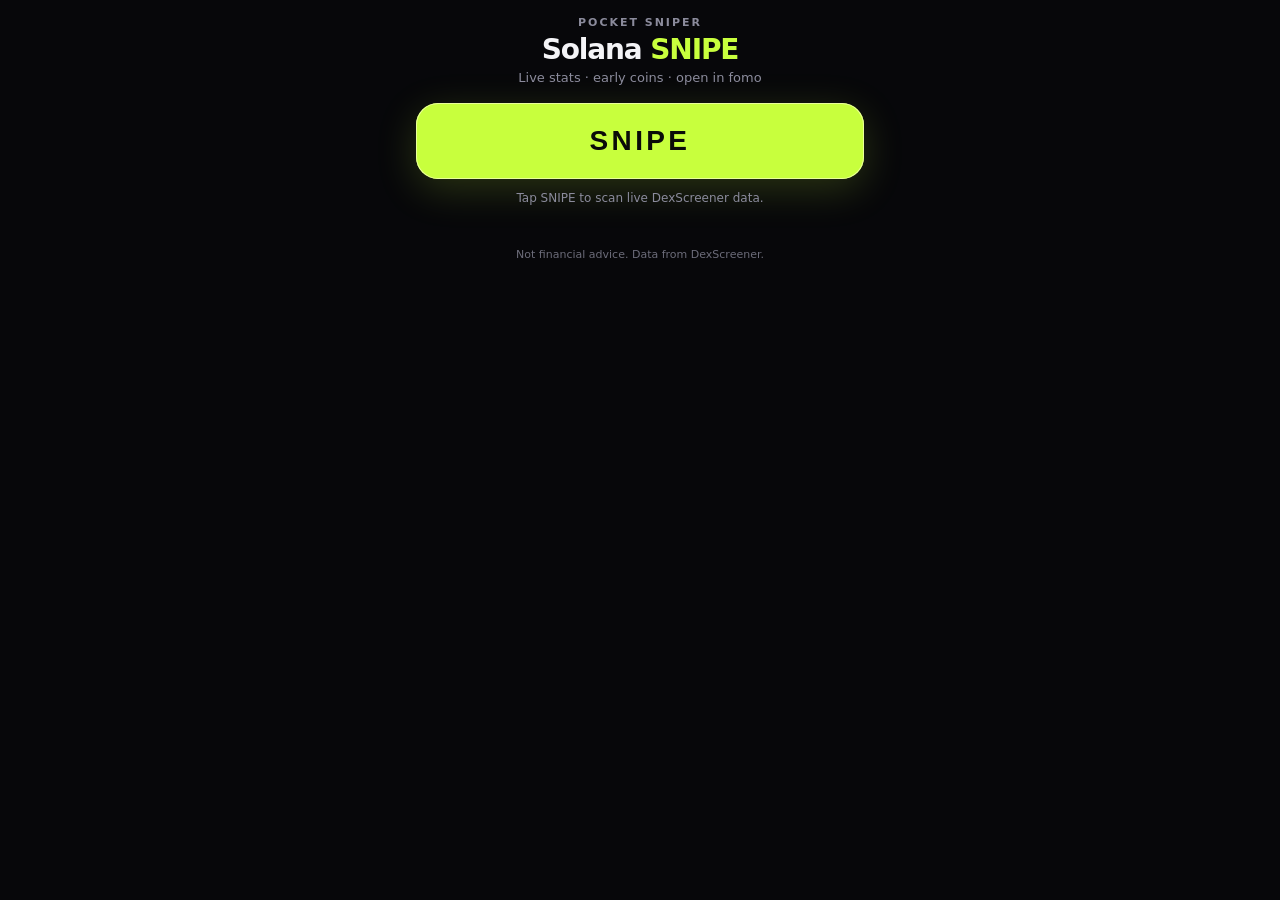
==== snipe/index.html @ f6012aa3 "Add standalone Snipe page" ====
<!DOCTYPE html>
<html lang="en">
<head>
  <meta charset="UTF-8" />
  <meta name="viewport" content="width=device-width, initial-scale=1, viewport-fit=cover" />
  <meta name="theme-color" content="#07070a" />
  <meta name="apple-mobile-web-app-capable" content="yes" />
  <meta name="apple-mobile-web-app-status-bar-style" content="black-translucent" />
  <meta name="description" content="Pocket Solana coin sniper. Live DexScreener stats, open picks in fomo." />
  <title>SNIPE</title>
  <style>
    :root {
      --bg: #07070a;
      --card: #12131a;
      --card-border: #232433;
      --text: #f4f4f7;
      --muted: #8b8b9c;
      --lime: #c8ff3d;
      --lime-dim: #9ad41f;
      --red: #ff5a6a;
      --green: #3ee08f;
      --blue: #7aa2ff;
      --chip: #1b1c26;
    }
    * { box-sizing: border-box; margin: 0; padding: 0; }
    html, body {
      background: var(--bg);
      color: var(--text);
      font-family: -apple-system, BlinkMacSystemFont, "Segoe UI", system-ui, sans-serif;
      min-height: 100%;
      -webkit-tap-highlight-color: transparent;
    }
    body {
      padding: calc(16px + env(safe-area-inset-top)) 16px calc(20px + env(safe-area-inset-bottom));
      max-width: 480px;
      margin: 0 auto;
    }
    header { text-align: center; margin-bottom: 18px; }
    .eyebrow {
      font-size: 11px;
      letter-spacing: 0.18em;
      text-transform: uppercase;
      color: var(--muted);
      font-weight: 600;
    }
    h1 {
      font-size: 28px;
      font-weight: 800;
      letter-spacing: -0.04em;
      margin-top: 4px;
    }
    h1 span { color: var(--lime); }
    .sub {
      color: var(--muted);
      font-size: 13px;
      margin-top: 4px;
    }
    #snipe {
      display: block;
      width: 100%;
      border: 0;
      border-radius: 22px;
      background: var(--lime);
      color: #0a0b08;
      font-size: 28px;
      font-weight: 900;
      letter-spacing: 0.12em;
      padding: 22px 16px;
      cursor: pointer;
      box-shadow: 0 0 0 1px #eaff9a inset, 0 10px 40px rgba(200, 255, 61, 0.18);
      transition: transform 0.12s ease, filter 0.12s ease, background 0.12s ease;
    }
    #snipe:active { transform: scale(0.98); }
    #snipe.busy {
      background: #2a2b22;
      color: var(--lime);
      box-shadow: none;
      letter-spacing: 0.2em;
    }
    #snipe:disabled { cursor: wait; }
    #status {
      text-align: center;
      color: var(--muted);
      font-size: 12px;
      min-height: 18px;
      margin: 12px 0 16px;
    }
    #status.err { color: var(--red); }
    #picks { display: flex; flex-direction: column; gap: 12px; }
    .card {
      background: var(--card);
      border: 1px solid var(--card-border);
      border-radius: 18px;
      padding: 14px 14px 12px;
    }
    .card-top {
      display: flex;
      align-items: flex-start;
      gap: 10px;
    }
    .rank {
      flex: 0 0 28px;
      height: 28px;
      border-radius: 8px;
      background: var(--chip);
      color: var(--lime);
      font-size: 12px;
      font-weight: 800;
      display: grid;
      place-items: center;
    }
    .ident { flex: 1; min-width: 0; }
    .name-row {
      display: flex;
      align-items: baseline;
      gap: 6px;
      flex-wrap: wrap;
    }
    .name { font-weight: 800; font-size: 16px; line-height: 1.2; }
    .sym { color: var(--muted); font-size: 13px; font-weight: 600; }
    .narrative {
      margin-top: 4px;
      font-size: 12px;
      color: #b4b4c2;
      line-height: 1.4;
    }
    .score {
      margin-left: auto;
      background: #1c2610;
      color: var(--lime);
      border: 1px solid #314416;
      border-radius: 999px;
      padding: 4px 9px;
      font-size: 12px;
      font-weight: 800;
      white-space: nowrap;
    }
    .stats {
      display: grid;
      grid-template-columns: 1fr 1fr 1fr;
      gap: 8px 6px;
      margin: 12px 0 10px;
    }
    .stat {
      background: var(--chip);
      border-radius: 10px;
      padding: 7px 8px;
    }
    .stat .k {
      display: block;
      font-size: 10px;
      color: var(--muted);
      text-transform: uppercase;
      letter-spacing: 0.06em;
      font-weight: 600;
    }
    .stat .v {
      display: block;
      margin-top: 2px;
      font-size: 13px;
      font-weight: 700;
      font-variant-numeric: tabular-nums;
    }
    .pos { color: var(--green); }
    .neg { color: var(--red); }
    .actions { display: flex; gap: 6px; }
    .actions button, .actions a {
      flex: 1;
      text-align: center;
      text-decoration: none;
      border: 0;
      border-radius: 11px;
      padding: 9px 6px;
      font-size: 11px;
      font-weight: 700;
      color: var(--text);
      background: #1e1f2a;
      cursor: pointer;
      font-family: inherit;
    }
    .actions a.fomo { background: var(--lime); color: #0a0b08; }
    .actions a.dex { background: #1a2744; color: #c7d6ff; }
    footer {
      margin-top: 22px;
      text-align: center;
      color: #6c6c7a;
      font-size: 11px;
      line-height: 1.4;
    }
    .toast {
      position: fixed;
      left: 50%;
      bottom: calc(24px + env(safe-area-inset-bottom));
      transform: translateX(-50%) translateY(16px);
      background: #ecffb0;
      color: #111;
      font-size: 12px;
      font-weight: 700;
      padding: 8px 14px;
      border-radius: 999px;
      opacity: 0;
      pointer-events: none;
      transition: opacity 0.2s ease, transform 0.2s ease;
      z-index: 20;
    }
    .toast.show { opacity: 1; transform: translateX(-50%) translateY(0); }
  </style>
</head>
<body>
  <header>
    <div class="eyebrow">Pocket sniper</div>
    <h1>Solana <span>SNIPE</span></h1>
    <p class="sub">Live stats · early coins · open in fomo</p>
  </header>

  <button id="snipe" type="button">SNIPE</button>
  <p id="status">Tap SNIPE to scan live DexScreener data.</p>
  <div id="picks"></div>
  <footer>Not financial advice. Data from DexScreener.</footer>
  <div id="toast" class="toast" role="status">Copied</div>

  <script>
    (function () {
      const DS = "https://api.dexscreener.com";
      const MAX_AGE_MS = 24 * 60 * 60 * 1000;
      const MIN_LIQ = 10000;
      const MAX_MCAP = 5000000;
      const MIN_VOL_H1 = 1000;
      const MIN_TXNS_H1 = 10;
      const TOP_N = 8;
      const BATCH = 30;

      const $btn = document.getElementById("snipe");
      const $status = document.getElementById("status");
      const $picks = document.getElementById("picks");
      const $toast = document.getElementById("toast");
      let toastTimer = null;

      function clamp(n, lo, hi) {
        return Math.min(hi, Math.max(lo, n));
      }
      function num(v) {
        const n = Number(v);
        return Number.isFinite(n) ? n : 0;
      }
      async function getJson(url) {
        const res = await fetch(url);
        if (!res.ok) throw new Error("DexScreener " + res.status);
        return res.json();
      }
      function solanaItems(data) {
        return (Array.isArray(data) ? data : []).filter(function (x) {
          return String(x && x.chainId || "").toLowerCase() === "solana" && x.tokenAddress;
        });
      }
      function hasLink(links, pred) {
        return (links || []).some(pred);
      }
      function metaFrom(item, prev) {
        const m = prev || { desc: "", links: [], boost: 0, icon: "" };
        if (item.description && !m.desc) m.desc = item.description;
        if (item.links && item.links.length) m.links = item.links;
        const boost = Math.max(num(item.totalAmount), num(item.amount));
        if (boost > m.boost) m.boost = boost;
        if (item.icon && !m.icon) m.icon = item.icon;
        return m;
      }
      function collectAddresses(profileLists) {
        const map = {};
        const order = [];
        profileLists.forEach(function (list) {
          solanaItems(list).forEach(function (item) {
            const addr = item.tokenAddress;
            if (!map[addr]) order.push(addr);
            map[addr] = metaFrom(item, map[addr]);
          });
        });
        return { order: order, meta: map };
      }
      function chunk(arr, size) {
        const out = [];
        for (let i = 0; i < arr.length; i += size) out.push(arr.slice(i, i + size));
        return out;
      }
      async function fetchPairs(addresses) {
        const pairs = [];
        const groups = chunk(addresses, BATCH);
        for (let i = 0; i < groups.length; i++) {
          const url = DS + "/tokens/v1/solana/" + groups[i].join(",");
          const data = await getJson(url);
          if (Array.isArray(data)) pairs.push.apply(pairs, data);
        }
        return pairs;
      }
      function bestPair(pairs) {
        const byMint = {};
        pairs.forEach(function (p) {
          if (!p || String(p.chainId || "").toLowerCase() !== "solana") return;
          const mint = p.baseToken && p.baseToken.address;
          if (!mint) return;
          const key = mint;
          const liq = p.liquidity && num(p.liquidity.usd);
          const prev = byMint[key];
          if (!prev || liq > ((prev.liquidity && num(prev.liquidity.usd)) || 0)) {
            byMint[key] = p;
          }
        });
        return byMint;
      }
      function isEarly(p) {
        const liq = p.liquidity && num(p.liquidity.usd);
        const mcap = num(p.marketCap) || num(p.fdv);
        const created = num(p.pairCreatedAt);
        const age = created ? Date.now() - created : Infinity;
        const vol1h = (p.volume && num(p.volume.h1)) || 0;
        const tx = (p.txns && p.txns.h1) || {};
        const txns = num(tx.buys) + num(tx.sells);
        if (age > MAX_AGE_MS) return false;
        if (!(liq >= MIN_LIQ)) return false;
        if (!(mcap > 0 && mcap <= MAX_MCAP)) return false;
        if (vol1h < MIN_VOL_H1 && txns < MIN_TXNS_H1) return false;
        return true;
      }
      function socialFlags(links) {
        const website = hasLink(links, function (l) {
          const label = String(l.label || "").toLowerCase();
          const type = String(l.type || "").toLowerCase();
          return label === "website" || type === "website" || (l.url && !type && !label);
        });
        const twitter = hasLink(links, function (l) {
          const t = String(l.type || l.label || "").toLowerCase();
          return t === "twitter" || t === "x" || /twitter\.com|x\.com/i.test(l.url || "");
        });
        const other = hasLink(links, function (l) {
          const t = String(l.type || l.label || "").toLowerCase();
          return t === "telegram" || t === "discord" || /t\.me|discord/i.test(l.url || "");
        });
        return { website: website, twitter: twitter, other: other };
      }
      function scorePick(p, meta) {
        const chg5 = num(p.priceChange && p.priceChange.m5);
        const chg1 = num(p.priceChange && p.priceChange.h1);
        const s5 = clamp((chg5 + 10) / 60 * 20, 0, 20);
        const s1 = clamp((chg1 + 20) / 120 * 20, 0, 20);
        const liq = num(p.liquidity && p.liquidity.usd);
        const vol1 = num(p.volume && p.volume.h1);
        const sVol = liq ? clamp((vol1 / liq) / 2 * 25, 0, 25) : 0;
        const tx = (p.txns && p.txns.h1) || {};
        const buys = num(tx.buys);
        const sells = num(tx.sells);
        const total = buys + sells;
        const ratio = total ? buys / total : 0.5;
        const sBs = clamp((ratio - 0.4) / 0.4 * 15, 0, 15);
        const boost = num(meta && meta.boost);
        const sBoost = clamp((Math.log(boost + 1) / Math.log(501)) * 10, 0, 10);
        const flags = socialFlags(meta && meta.links);
        const sSocial = (flags.website ? 5 : 0) + (flags.twitter ? 3 : 0) + (flags.other ? 2 : 0);
        return Math.round(s5 + s1 + sVol + sBs + sBoost + sSocial);
      }
      function fmtUsd(n) {
        if (!Number.isFinite(n) || n <= 0) return "—";
        if (n >= 1e6) return "$" + (n / 1e6).toFixed(2) + "M";
        if (n >= 1e3) return "$" + (n / 1e3).toFixed(1) + "K";
        return "$" + Math.round(n);
      }
      function fmtPct(n) {
        if (!Number.isFinite(n)) return "—";
        const sign = n > 0 ? "+" : "";
        return sign + n.toFixed(1) + "%";
      }
      function fmtAge(ms) {
        if (!Number.isFinite(ms) || ms < 0) return "—";
        const mins = Math.floor(ms / 60000);
        const h = Math.floor(mins / 60);
        const m = mins % 60;
        if (h <= 0) return m + "m";
        if (m === 0) return h + "h";
        return h + "h " + m + "m";
      }
      function truncate(text, max) {
        const t = String(text || "").replace(/\s+/g, " ").trim();
        if (!t) return "No profile description.";
        return t.length > max ? t.slice(0, max - 1).trim() + "…" : t;
      }
      function escapeHtml(s) {
        return String(s)
          .replace(/&/g, "&amp;")
          .replace(/</g, "&lt;")
          .replace(/>/g, "&gt;")
          .replace(/"/g, "&quot;");
      }
      function pctClass(n) {
        if (!Number.isFinite(n)) return "";
        return n >= 0 ? "pos" : "neg";
      }
      function toast(msg) {
        $toast.textContent = msg;
        $toast.classList.add("show");
        clearTimeout(toastTimer);
        toastTimer = setTimeout(function () { $toast.classList.remove("show"); }, 1400);
      }
      async function copyCa(addr) {
        try {
          await navigator.clipboard.writeText(addr);
          toast("CA copied");
        } catch (e) {
          const ta = document.createElement("textarea");
          ta.value = addr;
          document.body.appendChild(ta);
          ta.select();
          try { document.execCommand("copy"); toast("CA copied"); }
          catch (err) { toast("Copy failed"); }
          document.body.removeChild(ta);
        }
      }
      function render(picks, scannedAt) {
        if (!picks.length) {
          $picks.innerHTML = "";
          $status.className = "err";
          $status.textContent = "No early Solana coins cleared the filters (under 24h, $10k+ liq, under $5M mcap, real volume). Tap SNIPE to retry.";
          return;
        }
        $status.className = "";
        $status.textContent = "Scan " + scannedAt + " · " + picks.length + " pick" + (picks.length === 1 ? "" : "s");
        $picks.innerHTML = picks.map(function (pick, i) {
          const p = pick.pair;
          const meta = pick.meta || {};
          const mint = p.baseToken.address;
          const name = String(p.baseToken.name || "Unknown").trim();
          const rawSym = String(p.baseToken.symbol || "").trim();
          const sym = rawSym.replace(/^\$+/, "");
          const chg5 = p.priceChange && Number(p.priceChange.m5);
          const chg1 = p.priceChange && Number(p.priceChange.h1);
          const tx = (p.txns && p.txns.h1) || {};
          const buys = num(tx.buys);
          const sells = num(tx.sells);
          const age = Date.now() - num(p.pairCreatedAt);
          const fomo = "https://fomo.family/tokens/solana/" + encodeURIComponent(mint);
          const dex = p.url || ("https://dexscreener.com/solana/" + mint);
          return (
            '<article class="card">' +
              '<div class="card-top">' +
                '<div class="rank">' + (i + 1) + '</div>' +
                '<div class="ident">' +
                  '<div class="name-row"><span class="name">' + escapeHtml(name) + '</span><span class="sym">$' + escapeHtml(sym) + '</span></div>' +
                  '<p class="narrative">' + escapeHtml(truncate(meta.desc, 110)) + '</p>' +
                '</div>' +
                '<div class="score">' + pick.score + '</div>' +
              '</div>' +
              '<div class="stats">' +
                '<div class="stat"><span class="k">Mcap</span><span class="v">' + fmtUsd(num(p.marketCap) || num(p.fdv)) + '</span></div>' +
                '<div class="stat"><span class="k">Liquidity</span><span class="v">' + fmtUsd(num(p.liquidity && p.liquidity.usd)) + '</span></div>' +
                '<div class="stat"><span class="k">1h vol</span><span class="v">' + fmtUsd(num(p.volume && p.volume.h1)) + '</span></div>' +
                '<div class="stat"><span class="k">5m</span><span class="v ' + pctClass(chg5) + '">' + fmtPct(chg5) + '</span></div>' +
                '<div class="stat"><span class="k">1h</span><span class="v ' + pctClass(chg1) + '">' + fmtPct(chg1) + '</span></div>' +
                '<div class="stat"><span class="k">Buys / sells</span><span class="v">' + buys + " / " + sells + '</span></div>' +
                '<div class="stat"><span class="k">Age</span><span class="v">' + fmtAge(age) + '</span></div>' +
                '<div class="stat"><span class="k">Score</span><span class="v">' + pick.score + '</span></div>' +
                '<div class="stat"><span class="k">Boost</span><span class="v">' + (meta.boost ? meta.boost : "—") + '</span></div>' +
              '</div>' +
              '<div class="actions">' +
                '<a class="fomo" href="' + fomo + '" target="_blank" rel="noopener">Open in fomo</a>' +
                '<a class="dex" href="' + escapeHtml(dex) + '" target="_blank" rel="noopener">DexScreener</a>' +
                '<button type="button" data-ca="' + escapeHtml(mint) + '">Copy CA</button>' +
              '</div>' +
            '</article>'
          );
        }).join("");
        $picks.querySelectorAll("button[data-ca]").forEach(function (btn) {
          btn.addEventListener("click", function () { copyCa(btn.getAttribute("data-ca")); });
        });
      }
      async function scan() {
        $btn.disabled = true;
        $btn.classList.add("busy");
        $btn.textContent = "SCANNING";
        $status.className = "";
        $status.textContent = "Pulling live DexScreener profiles, boosts, and pair stats…";
        try {
          const results = await Promise.allSettled([
            getJson(DS + "/token-profiles/latest/v1"),
            getJson(DS + "/token-boosts/latest/v1"),
            getJson(DS + "/token-boosts/top/v1")
          ]);
          const lists = results
            .filter(function (r) { return r.status === "fulfilled"; })
            .map(function (r) { return r.value; });
          if (!lists.length) throw new Error("All DexScreener discovery endpoints failed");
          const collected = collectAddresses(lists);
          if (!collected.order.length) throw new Error("No Solana tokens in the live feed");
          const pairs = await fetchPairs(collected.order);
          const byMint = bestPair(pairs);
          const picks = collected.order.map(function (addr) {
            const p = byMint[addr] || byMint[Object.keys(byMint).find(function (k) { return k.toLowerCase() === addr.toLowerCase(); })];
            if (!p || !isEarly(p)) return null;
            return { pair: p, meta: collected.meta[addr] || {}, score: scorePick(p, collected.meta[addr] || {}) };
          }).filter(Boolean).sort(function (a, b) { return b.score - a.score; }).slice(0, TOP_N);
          const now = new Date();
          const stamp = now.toLocaleString("en-US", { timeZone: "America/New_York", hour: "numeric", minute: "2-digit", month: "short", day: "numeric" }) + " ET";
          render(picks, stamp);
        } catch (err) {
          $picks.innerHTML = "";
          $status.className = "err";
          $status.textContent = "Couldn't reach DexScreener. Check your connection and tap SNIPE to retry.";
          console.error(err);
        } finally {
          $btn.disabled = false;
          $btn.classList.remove("busy");
          $btn.textContent = "SNIPE";
        }
      }
      $btn.addEventListener("click", scan);
      window.__snipe = { scan: scan, scorePick: scorePick, isEarly: isEarly };
    })();
  </script>
</body>
</html>
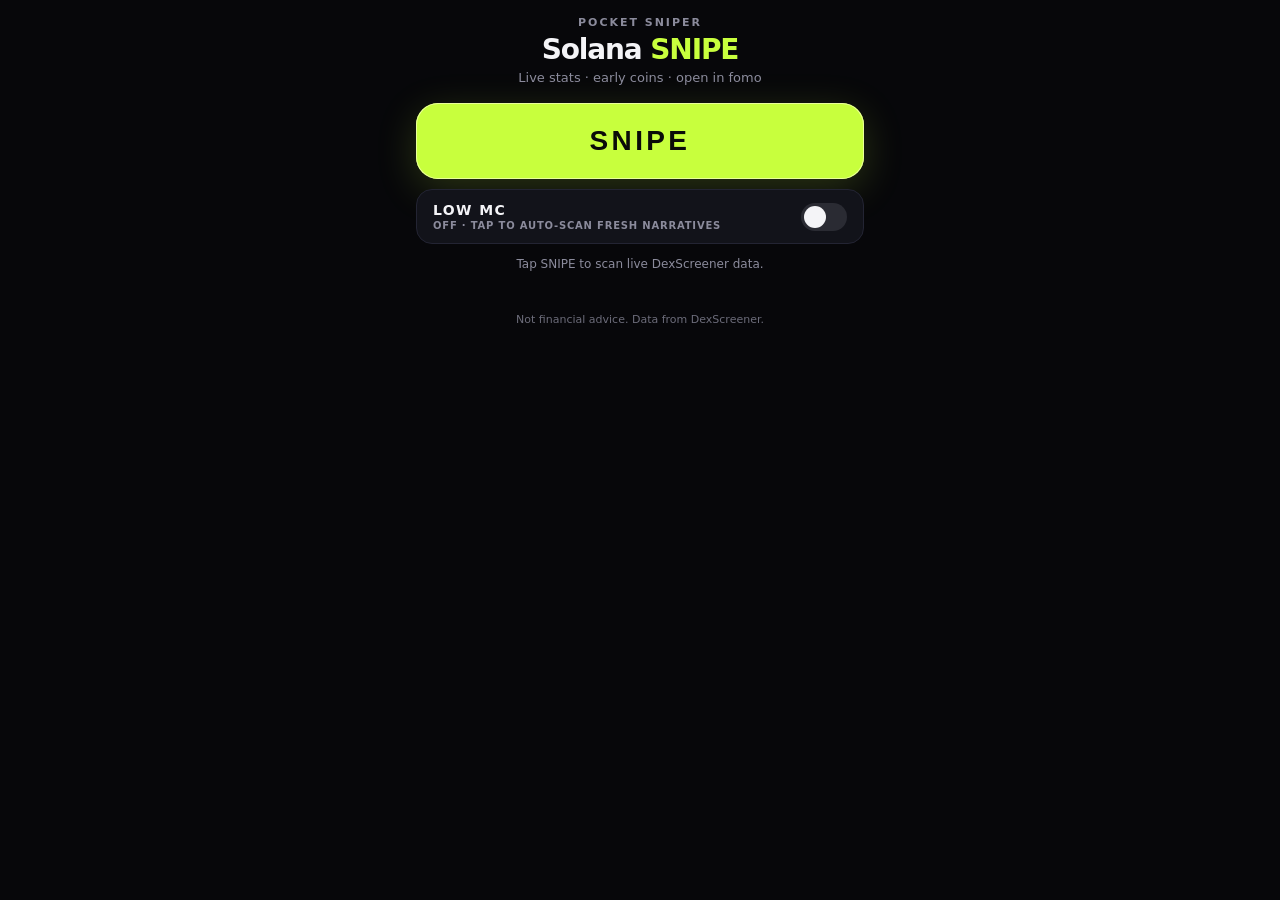
==== commit a1fb371a: "Snipe: add LOW MC auto-scan toggle" ====
--- a/snipe/index.html
+++ b/snipe/index.html
@@ -21,6 +21,7 @@
       --green: #3ee08f;
       --blue: #7aa2ff;
       --chip: #1b1c26;
+      --orange: #ffb070;
     }
     * { box-sizing: border-box; margin: 0; padding: 0; }
     html, body {
@@ -78,20 +79,96 @@
       letter-spacing: 0.2em;
     }
     #snipe:disabled { cursor: wait; }
+    #lowmc {
+      display: flex;
+      width: 100%;
+      align-items: center;
+      justify-content: space-between;
+      gap: 12px;
+      margin-top: 10px;
+      background: var(--card);
+      border: 1px solid var(--card-border);
+      color: var(--text);
+      border-radius: 16px;
+      padding: 12px 16px;
+      font-weight: 800;
+      letter-spacing: 0.1em;
+      font-size: 14px;
+      cursor: pointer;
+      font-family: inherit;
+      transition: border-color 0.15s ease, background 0.15s ease, color 0.15s ease, box-shadow 0.15s ease;
+    }
+    #lowmc .lowmc-copy { text-align: left; }
+    #lowmc .lowmc-kicker {
+      display: block;
+      font-size: 10px;
+      letter-spacing: 0.08em;
+      font-weight: 600;
+      color: var(--muted);
+      text-transform: uppercase;
+      margin-top: 2px;
+    }
+    #lowmc.on {
+      border-color: var(--lime);
+      background: #14180c;
+      color: var(--lime);
+      box-shadow: 0 0 0 1px rgba(200, 255, 61, 0.2);
+    }
+    #lowmc.on .lowmc-kicker { color: #b6d56a; }
+    .switch {
+      width: 46px;
+      height: 28px;
+      border-radius: 999px;
+      background: #2a2b33;
+      position: relative;
+      flex: 0 0 46px;
+      transition: background 0.15s ease;
+    }
+    #lowmc.on .switch { background: var(--lime); }
+    .knob {
+      position: absolute;
+      top: 3px;
+      left: 3px;
+      width: 22px;
+      height: 22px;
+      border-radius: 50%;
+      background: #f4f4f7;
+      transition: transform 0.15s ease, background 0.15s ease;
+    }
+    #lowmc.on .knob { transform: translateX(18px); background: #0a0b08; }
     #status {
       text-align: center;
       color: var(--muted);
       font-size: 12px;
       min-height: 18px;
       margin: 12px 0 16px;
+      line-height: 1.45;
     }
     #status.err { color: var(--red); }
+    .pulse {
+      display: inline-block;
+      width: 7px;
+      height: 7px;
+      border-radius: 50%;
+      background: var(--lime);
+      margin-right: 6px;
+      vertical-align: middle;
+      animation: pulse 1.2s ease-in-out infinite;
+    }
+    @keyframes pulse {
+      0%, 100% { opacity: 1; }
+      50% { opacity: 0.3; }
+    }
     #picks { display: flex; flex-direction: column; gap: 12px; }
     .card {
       background: var(--card);
       border: 1px solid var(--card-border);
       border-radius: 18px;
       padding: 14px 14px 12px;
+    }
+    .card.new-hit {
+      border-color: var(--lime);
+      box-shadow: 0 0 0 1px rgba(200, 255, 61, 0.28), 0 8px 28px rgba(200, 255, 61, 0.08);
     }
     .card-top {
       display: flex;
@@ -124,6 +201,26 @@
       color: #b4b4c2;
       line-height: 1.4;
     }
+    .chips {
+      display: flex;
+      flex-wrap: wrap;
+      gap: 4px;
+      margin-top: 7px;
+    }
+    .tag {
+      font-size: 9px;
+      font-weight: 800;
+      letter-spacing: 0.06em;
+      text-transform: uppercase;
+      padding: 3px 7px;
+      border-radius: 999px;
+      background: var(--chip);
+      color: #c5c5d4;
+    }
+    .tag.bonding { background: #2a1a10; color: var(--orange); }
+    .tag.fresh { background: #10261c; color: var(--green); }
+    .tag.narrative { background: #1a2240; color: var(--blue); }
+    .tag.new { background: #1c2610; color: var(--lime); }
     .score {
       margin-left: auto;
       background: #1c2610;
@@ -214,6 +311,13 @@
   </header>
 
   <button id="snipe" type="button">SNIPE</button>
+  <button id="lowmc" type="button" aria-pressed="false">
+    <span class="lowmc-copy">
+      LOW MC
+      <span class="lowmc-kicker">Off · tap to auto-scan fresh narratives</span>
+    </span>
+    <span class="switch" aria-hidden="true"><span class="knob"></span></span>
+  </button>
   <p id="status">Tap SNIPE to scan live DexScreener data.</p>
   <div id="picks"></div>
   <footer>Not financial advice. Data from DexScreener.</footer>
@@ -229,12 +333,32 @@
       const MIN_TXNS_H1 = 10;
       const TOP_N = 8;
       const BATCH = 30;
+      const LOW_MC_KEY = "snipe.lowMc";
+      const LOW_MC_EVERY_MS = 20000;
+      const LOW_MAX_AGE_MS = 6 * 60 * 60 * 1000;
+      const LOW_PREF_AGE_MS = 2 * 60 * 60 * 1000;
+      const LOW_MAX_MCAP = 300000;
+      const LOW_MIN_MCAP = 5000;
+      const LOW_MIN_MCAP_BONDING = 1000;
+      const LOW_MIN_LIQ = 1000;
+      const SEARCH_QUERIES = ["pump", "solana", "pumpfun"];
 
       const $btn = document.getElementById("snipe");
+      const $low = document.getElementById("lowmc");
       const $status = document.getElementById("status");
       const $picks = document.getElementById("picks");
       const $toast = document.getElementById("toast");
       let toastTimer = null;
+      let lowMcOn = false;
+      let scanning = false;
+      let countdownTimer = null;
+      let nextScanAt = 0;
+      let lastScanLabel = "";
+      let lastScanHadError = false;
+      let lastPickCount = 0;
+      let primedMints = false;
+      let seenMints = {};
+      let statusOverride = null;
 
       function clamp(n, lo, hi) {
         return Math.min(hi, Math.max(lo, n));
@@ -276,6 +400,31 @@
           });
         });
         return { order: order, meta: map };
+      }
+      function ingestSearchPairs(collected, pairs) {
+        const extra = [];
+        (pairs || []).forEach(function (p) {
+          if (!p || String(p.chainId || "").toLowerCase() !== "solana") return;
+          const addr = p.baseToken && p.baseToken.address;
+          if (!addr) return;
+          if (!collected.meta[addr]) {
+            collected.order.push(addr);
+            collected.meta[addr] = { desc: "", links: [], boost: 0, icon: "" };
+          }
+          const info = p.info || {};
+          const meta = collected.meta[addr];
+          if (info.imageUrl && !meta.icon) meta.icon = info.imageUrl;
+          const links = [];
+          (info.websites || []).forEach(function (w) {
+            links.push({ type: "website", label: "Website", url: w.url || w });
+          });
+          (info.socials || []).forEach(function (s) {
+            links.push({ type: s.type || "social", label: s.type || "social", url: s.url });
+          });
+          if (links.length && !(meta.links && meta.links.length)) meta.links = links;
+          extra.push(p);
+        });
+        return extra;
       }
       function chunk(arr, size) {
         const out = [];
@@ -307,6 +456,13 @@
         });
         return byMint;
       }
+      function isBonding(p) {
+        const dex = String((p && p.dexId) || "").toLowerCase();
+        if (dex === "pumpfun") return true;
+        const mint = String((p && p.baseToken && p.baseToken.address) || "");
+        const liq = p && p.liquidity && Number.isFinite(Number(p.liquidity.usd)) ? num(p.liquidity.usd) : 0;
+        return dex !== "pumpswap" && dex !== "raydium" && mint.toLowerCase().endsWith("pump") && liq <= 0;
+      }
       function isEarly(p) {
         const liq = p.liquidity && num(p.liquidity.usd);
         const mcap = num(p.marketCap) || num(p.fdv);
@@ -319,6 +475,26 @@
         if (!(liq >= MIN_LIQ)) return false;
         if (!(mcap > 0 && mcap <= MAX_MCAP)) return false;
         if (vol1h < MIN_VOL_H1 && txns < MIN_TXNS_H1) return false;
+        return true;
+      }
+      function isLowMc(p) {
+        const bonding = isBonding(p);
+        const mcap = num(p.marketCap) || num(p.fdv);
+        const created = num(p.pairCreatedAt);
+        const age = created ? Date.now() - created : Infinity;
+        const vol5 = (p.volume && num(p.volume.m5)) || 0;
+        const vol1h = (p.volume && num(p.volume.h1)) || 0;
+        const tx5 = (p.txns && p.txns.m5) || {};
+        const tx1 = (p.txns && p.txns.h1) || {};
+        const txns5 = num(tx5.buys) + num(tx5.sells);
+        const txns1 = num(tx1.buys) + num(tx1.sells);
+        if (age > LOW_MAX_AGE_MS) return false;
+        if (!(mcap > 0 && mcap <= LOW_MAX_MCAP)) return false;
+        if (mcap < (bonding ? LOW_MIN_MCAP_BONDING : LOW_MIN_MCAP)) return false;
+        const hasLiq = p.liquidity && Number.isFinite(Number(p.liquidity.usd));
+        if (!bonding && hasLiq && !(num(p.liquidity.usd) >= LOW_MIN_LIQ)) return false;
+        if (!bonding && !hasLiq) return false;
+        if (vol5 < 100 && vol1h < 500 && txns5 < 5 && txns1 < 10) return false;
         return true;
       }
       function socialFlags(links) {
@@ -336,6 +512,11 @@
           return t === "telegram" || t === "discord" || /t\.me|discord/i.test(l.url || "");
         });
         return { website: website, twitter: twitter, other: other };
+      }
+      function hasNarrative(meta) {
+        const desc = String((meta && meta.desc) || "").trim();
+        const flags = socialFlags(meta && meta.links);
+        return !!(desc || flags.website || flags.twitter || flags.other);
       }
       function scorePick(p, meta) {
         const chg5 = num(p.priceChange && p.priceChange.m5);
@@ -357,6 +538,38 @@
         const sSocial = (flags.website ? 5 : 0) + (flags.twitter ? 3 : 0) + (flags.other ? 2 : 0);
         return Math.round(s5 + s1 + sVol + sBs + sBoost + sSocial);
       }
+      function scoreLowMc(p, meta) {
+        const mcap = Math.max(num(p.marketCap) || num(p.fdv), 1);
+        const vol5 = num(p.volume && p.volume.m5);
+        const vol1 = num(p.volume && p.volume.h1);
+        const sVol = clamp((vol5 / mcap) * 40, 0, 20) + clamp((vol1 / mcap) * 20, 0, 15);
+        const tx5 = (p.txns && p.txns.m5) || {};
+        const tx1 = (p.txns && p.txns.h1) || {};
+        const buys5 = num(tx5.buys);
+        const sells5 = num(tx5.sells);
+        const buys1 = num(tx1.buys);
+        const sells1 = num(tx1.sells);
+        const ratio5 = sells5 > 0 ? buys5 / sells5 : (buys5 > 0 ? 3 : 1);
+        const ratio1 = sells1 > 0 ? buys1 / sells1 : (buys1 > 0 ? 3 : 1);
+        const sBs = clamp((ratio5 - 1) / 1.5 * 15, 0, 15) + clamp((ratio1 - 1) / 1.5 * 8, 0, 8);
+        const sTxn = clamp((buys5 + sells5) / 80 * 15, 0, 15);
+        const chg5 = num(p.priceChange && p.priceChange.m5);
+        const chg1 = num(p.priceChange && p.priceChange.h1);
+        let sChg = 0;
+        if (chg5 > 0) sChg += clamp(chg5 / 80 * 10, 0, 10);
+        else sChg += clamp(chg5 / 40 * 5, -8, 0);
+        if (chg1 > 500) sChg -= clamp((chg1 - 500) / 500 * 15, 0, 15);
+        else if (chg1 > 0) sChg += clamp(chg1 / 200 * 10, 0, 10);
+        else sChg += clamp(chg1 / 50 * 5, -8, 0);
+        const age = Date.now() - num(p.pairCreatedAt);
+        const sAge = age < 60 * 60 * 1000 ? 12 : age < LOW_PREF_AGE_MS ? 8 : age < 4 * 60 * 60 * 1000 ? 4 : 0;
+        const sBond = isBonding(p) ? 5 : 0;
+        const boost = num(meta && meta.boost);
+        const sBoost = clamp((Math.log(boost + 1) / Math.log(501)) * 8, 0, 8);
+        const flags = socialFlags(meta && meta.links);
+        const sSocial = (flags.website ? 5 : 0) + (flags.twitter ? 3 : 0) + (flags.other ? 2 : 0) + (String((meta && meta.desc) || "").trim() ? 4 : 0);
+        return Math.round(sVol + sBs + sTxn + sChg + sAge + sBond + sBoost + sSocial);
+      }
       function fmtUsd(n) {
         if (!Number.isFinite(n) || n <= 0) return "—";
         if (n >= 1e6) return "$" + (n / 1e6).toFixed(2) + "M";
@@ -382,6 +595,17 @@
         if (!t) return "No profile description.";
         return t.length > max ? t.slice(0, max - 1).trim() + "…" : t;
       }
+      function narrativeText(p, meta) {
+        if (meta && meta.desc) return truncate(meta.desc, 110);
+        const flags = socialFlags(meta && meta.links);
+        const bits = [];
+        if (isBonding(p)) bits.push("Bonding-curve token with little history.");
+        else if (/pumpswap|raydium/i.test(String(p.dexId || ""))) bits.push("Fresh migration with early numbers.");
+        else bits.push("New Solana token, thin history.");
+        const links = [flags.website && "website", flags.twitter && "X", flags.other && "community"].filter(Boolean);
+        if (links.length) bits.push(links.join(" + "));
+        return bits.join(" · ");
+      }
       function escapeHtml(s) {
         return String(s)
           .replace(/&/g, "&amp;")
@@ -392,6 +616,23 @@
       function pctClass(n) {
         if (!Number.isFinite(n)) return "";
         return n >= 0 ? "pos" : "neg";
+      }
+      function stampNow() {
+        return new Date().toLocaleString("en-US", {
+          timeZone: "America/New_York",
+          hour: "numeric",
+          minute: "2-digit",
+          month: "short",
+          day: "numeric"
+        }) + " ET";
+      }
+      function readLowMc() {
+        try { return localStorage.getItem(LOW_MC_KEY) === "1"; }
+        catch (e) { return false; }
+      }
+      function writeLowMc(on) {
+        try { localStorage.setItem(LOW_MC_KEY, on ? "1" : "0"); }
+        catch (e) {}
       }
       function toast(msg) {
         $toast.textContent = msg;
@@ -413,15 +654,77 @@
           document.body.removeChild(ta);
         }
       }
-      function render(picks, scannedAt) {
+      function paintToggle() {
+        $low.classList.toggle("on", lowMcOn);
+        $low.setAttribute("aria-pressed", lowMcOn ? "true" : "false");
+        $low.querySelector(".lowmc-kicker").textContent = lowMcOn
+          ? "On · auto-scanning new narratives & bonding tokens"
+          : "Off · tap to auto-scan fresh narratives";
+      }
+      function remainingSec() {
+        return Math.max(0, Math.ceil((nextScanAt - Date.now()) / 1000));
+      }
+      function setStatus(text, isErr) {
+        statusOverride = text;
+        $status.className = isErr ? "err" : "";
+        $status.innerHTML = text;
+      }
+      function refreshStatus() {
+        if (!lowMcOn) return;
+        if (scanning) {
+          $status.className = "";
+          $status.innerHTML = '<span class="pulse"></span>LOW MC scanning…' + (lastScanLabel ? " last scan " + lastScanLabel : "");
+          return;
+        }
+        const next = remainingSec();
+        if (lastScanHadError) {
+          $status.className = "err";
+          $status.innerHTML = '<span class="pulse"></span>LOW MC couldn\'t reach DexScreener · retrying in ' + next + "s";
+          return;
+        }
+        $status.className = "";
+        if (!lastScanLabel) {
+          $status.innerHTML = '<span class="pulse"></span>LOW MC live · starting scan…';
+          return;
+        }
+        const empty = lastPickCount === 0
+          ? "nothing passing filters right now"
+          : lastPickCount + " pick" + (lastPickCount === 1 ? "" : "s");
+        $status.innerHTML = '<span class="pulse"></span>LOW MC scanning… next in ' + next + "s · last scan " + lastScanLabel + " · " + empty;
+      }
+      function stopLoop() {
+        if (countdownTimer) {
+          clearInterval(countdownTimer);
+          countdownTimer = null;
+        }
+      }
+      function startLoop() {
+        stopLoop();
+        nextScanAt = Date.now() + LOW_MC_EVERY_MS;
+        countdownTimer = setInterval(function () {
+          if (!lowMcOn) return;
+          if (!scanning && Date.now() >= nextScanAt) {
+            nextScanAt = Date.now() + LOW_MC_EVERY_MS;
+            scan({ auto: true });
+            return;
+          }
+          if (!scanning && !statusOverride) refreshStatus();
+        }, 250);
+      }
+      function render(picks, scannedAt, opts) {
+        opts = opts || {};
+        const low = !!opts.lowMc;
         if (!picks.length) {
           $picks.innerHTML = "";
+          if (low) return;
           $status.className = "err";
           $status.textContent = "No early Solana coins cleared the filters (under 24h, $10k+ liq, under $5M mcap, real volume). Tap SNIPE to retry.";
           return;
         }
-        $status.className = "";
-        $status.textContent = "Scan " + scannedAt + " · " + picks.length + " pick" + (picks.length === 1 ? "" : "s");
+        if (!low) {
+          $status.className = "";
+          $status.textContent = "Scan " + scannedAt + " · " + picks.length + " pick" + (picks.length === 1 ? "" : "s");
+        }
         $picks.innerHTML = picks.map(function (pick, i) {
           const p = pick.pair;
           const meta = pick.meta || {};
@@ -431,29 +734,38 @@
           const sym = rawSym.replace(/^\$+/, "");
           const chg5 = p.priceChange && Number(p.priceChange.m5);
           const chg1 = p.priceChange && Number(p.priceChange.h1);
-          const tx = (p.txns && p.txns.h1) || {};
-          const buys = num(tx.buys);
-          const sells = num(tx.sells);
+          const txSrc = low ? ((p.txns && p.txns.m5) || (p.txns && p.txns.h1) || {}) : ((p.txns && p.txns.h1) || {});
+          const buys = num(txSrc.buys);
+          const sells = num(txSrc.sells);
           const age = Date.now() - num(p.pairCreatedAt);
           const fomo = "https://fomo.family/tokens/solana/" + encodeURIComponent(mint);
           const dex = p.url || ("https://dexscreener.com/solana/" + mint);
+          const chips = [];
+          if (pick.isNew) chips.push('<span class="tag new">NEW</span>');
+          if (isBonding(p)) chips.push('<span class="tag bonding">BONDING</span>');
+          if (age < 60 * 60 * 1000) chips.push('<span class="tag fresh">NEW &lt;1h</span>');
+          if (hasNarrative(meta)) chips.push('<span class="tag narrative">NARRATIVE</span>');
+          const chipHtml = chips.length ? '<div class="chips">' + chips.join("") + "</div>" : "";
+          const line = low ? narrativeText(p, meta) : truncate(meta.desc, 110);
+          const bsLabel = low ? "5m buys / sells" : "Buys / sells";
           return (
-            '<article class="card">' +
+            '<article class="card' + (pick.isNew ? " new-hit" : "") + '">' +
               '<div class="card-top">' +
                 '<div class="rank">' + (i + 1) + '</div>' +
                 '<div class="ident">' +
                   '<div class="name-row"><span class="name">' + escapeHtml(name) + '</span><span class="sym">$' + escapeHtml(sym) + '</span></div>' +
-                  '<p class="narrative">' + escapeHtml(truncate(meta.desc, 110)) + '</p>' +
+                  '<p class="narrative">' + escapeHtml(line) + '</p>' +
+                  chipHtml +
                 '</div>' +
                 '<div class="score">' + pick.score + '</div>' +
               '</div>' +
               '<div class="stats">' +
                 '<div class="stat"><span class="k">Mcap</span><span class="v">' + fmtUsd(num(p.marketCap) || num(p.fdv)) + '</span></div>' +
                 '<div class="stat"><span class="k">Liquidity</span><span class="v">' + fmtUsd(num(p.liquidity && p.liquidity.usd)) + '</span></div>' +
-                '<div class="stat"><span class="k">1h vol</span><span class="v">' + fmtUsd(num(p.volume && p.volume.h1)) + '</span></div>' +
+                '<div class="stat"><span class="k">' + (low ? "5m / 1h vol" : "1h vol") + '</span><span class="v">' + (low ? fmtUsd(num(p.volume && p.volume.m5)) + " / " + fmtUsd(num(p.volume && p.volume.h1)) : fmtUsd(num(p.volume && p.volume.h1))) + '</span></div>' +
                 '<div class="stat"><span class="k">5m</span><span class="v ' + pctClass(chg5) + '">' + fmtPct(chg5) + '</span></div>' +
                 '<div class="stat"><span class="k">1h</span><span class="v ' + pctClass(chg1) + '">' + fmtPct(chg1) + '</span></div>' +
-                '<div class="stat"><span class="k">Buys / sells</span><span class="v">' + buys + " / " + sells + '</span></div>' +
+                '<div class="stat"><span class="k">' + bsLabel + '</span><span class="v">' + buys + " / " + sells + '</span></div>' +
                 '<div class="stat"><span class="k">Age</span><span class="v">' + fmtAge(age) + '</span></div>' +
                 '<div class="stat"><span class="k">Score</span><span class="v">' + pick.score + '</span></div>' +
                 '<div class="stat"><span class="k">Boost</span><span class="v">' + (meta.boost ? meta.boost : "—") + '</span></div>' +
@@ -470,47 +782,139 @@
           btn.addEventListener("click", function () { copyCa(btn.getAttribute("data-ca")); });
         });
       }
-      async function scan() {
+      async function scan(opts) {
+        opts = opts || {};
+        if (scanning) return;
+        scanning = true;
+        const useLow = !!lowMcOn;
+        statusOverride = null;
         $btn.disabled = true;
         $btn.classList.add("busy");
         $btn.textContent = "SCANNING";
-        $status.className = "";
-        $status.textContent = "Pulling live DexScreener profiles, boosts, and pair stats…";
+        if (useLow) refreshStatus();
+        else {
+          $status.className = "";
+          $status.textContent = "Pulling live DexScreener profiles, boosts, and pair stats…";
+        }
         try {
-          const results = await Promise.allSettled([
+          const jobs = [
             getJson(DS + "/token-profiles/latest/v1"),
-            getJson(DS + "/token-boosts/latest/v1"),
-            getJson(DS + "/token-boosts/top/v1")
-          ]);
-          const lists = results
-            .filter(function (r) { return r.status === "fulfilled"; })
-            .map(function (r) { return r.value; });
-          if (!lists.length) throw new Error("All DexScreener discovery endpoints failed");
+            getJson(DS + "/token-boosts/latest/v1")
+          ];
+          if (!useLow) jobs.push(getJson(DS + "/token-boosts/top/v1"));
+          else {
+            SEARCH_QUERIES.forEach(function (q) {
+              jobs.push(getJson(DS + "/latest/dex/search?q=" + encodeURIComponent(q)));
+            });
+          }
+          const results = await Promise.allSettled(jobs);
+          const lists = [];
+          const searchPairs = [];
+          results.forEach(function (r, i) {
+            if (r.status !== "fulfilled") return;
+            if (useLow && i >= 2) {
+              if (r.value && Array.isArray(r.value.pairs)) searchPairs.push.apply(searchPairs, r.value.pairs);
+            } else {
+              lists.push(r.value);
+            }
+          });
+          if (!lists.length && !searchPairs.length) throw new Error("All DexScreener discovery endpoints failed");
           const collected = collectAddresses(lists);
+          const extraPairs = ingestSearchPairs(collected, searchPairs);
           if (!collected.order.length) throw new Error("No Solana tokens in the live feed");
           const pairs = await fetchPairs(collected.order);
-          const byMint = bestPair(pairs);
+          const byMint = bestPair(pairs.concat(extraPairs));
+          const filterFn = useLow ? isLowMc : isEarly;
+          const scoreFn = useLow ? scoreLowMc : scorePick;
           const picks = collected.order.map(function (addr) {
             const p = byMint[addr] || byMint[Object.keys(byMint).find(function (k) { return k.toLowerCase() === addr.toLowerCase(); })];
-            if (!p || !isEarly(p)) return null;
-            return { pair: p, meta: collected.meta[addr] || {}, score: scorePick(p, collected.meta[addr] || {}) };
+            if (!p || !filterFn(p)) return null;
+            return { pair: p, meta: collected.meta[addr] || {}, score: scoreFn(p, collected.meta[addr] || {}) };
           }).filter(Boolean).sort(function (a, b) { return b.score - a.score; }).slice(0, TOP_N);
-          const now = new Date();
-          const stamp = now.toLocaleString("en-US", { timeZone: "America/New_York", hour: "numeric", minute: "2-digit", month: "short", day: "numeric" }) + " ET";
-          render(picks, stamp);
+
+          let newCount = 0;
+          if (useLow) {
+            picks.forEach(function (pick) {
+              const mint = pick.pair.baseToken.address;
+              pick.isNew = primedMints && !seenMints[mint];
+              if (pick.isNew) newCount += 1;
+            });
+            const nextSeen = {};
+            picks.forEach(function (pick) { nextSeen[pick.pair.baseToken.address] = true; });
+            seenMints = nextSeen;
+            primedMints = true;
+            if (newCount && navigator.vibrate) {
+              try { navigator.vibrate([40, 50, 40]); } catch (e) {}
+            }
+          }
+
+          const stamp = stampNow();
+          lastScanLabel = stamp;
+          lastScanHadError = false;
+          lastPickCount = picks.length;
+          render(picks, stamp, { lowMc: useLow });
+          statusOverride = null;
+          if (useLow) refreshStatus();
         } catch (err) {
-          $picks.innerHTML = "";
-          $status.className = "err";
-          $status.textContent = "Couldn't reach DexScreener. Check your connection and tap SNIPE to retry.";
+          lastScanHadError = true;
+          lastScanLabel = lastScanLabel || stampNow();
+          if (!useLow) {
+            $picks.innerHTML = "";
+            $status.className = "err";
+            $status.textContent = "Couldn't reach DexScreener. Check your connection and tap SNIPE to retry.";
+          } else {
+            statusOverride = null;
+            refreshStatus();
+          }
           console.error(err);
         } finally {
+          scanning = false;
           $btn.disabled = false;
           $btn.classList.remove("busy");
           $btn.textContent = "SNIPE";
-        }
-      }
-      $btn.addEventListener("click", scan);
-      window.__snipe = { scan: scan, scorePick: scorePick, isEarly: isEarly };
+          if (useLow && lowMcOn) {
+            nextScanAt = Date.now() + LOW_MC_EVERY_MS;
+            if (!statusOverride) refreshStatus();
+          }
+        }
+      }
+      function setLowMc(on, opts) {
+        opts = opts || {};
+        lowMcOn = !!on;
+        writeLowMc(lowMcOn);
+        paintToggle();
+        if (lowMcOn) {
+          primedMints = false;
+          seenMints = {};
+          lastScanHadError = false;
+          startLoop();
+          if (!opts.skipScan) scan({ auto: false });
+        } else {
+          stopLoop();
+          statusOverride = null;
+          if ($picks.children.length) {
+            $status.className = "";
+            $status.textContent = "LOW MC off. Tap SNIPE for a regular early-coin scan.";
+          } else {
+            $status.className = "";
+            $status.textContent = "Tap SNIPE to scan live DexScreener data.";
+          }
+        }
+      }
+
+      $btn.addEventListener("click", function () { scan({ auto: false }); });
+      $low.addEventListener("click", function () { setLowMc(!lowMcOn); });
+      if (readLowMc()) setLowMc(true);
+      else paintToggle();
+      window.__snipe = {
+        scan: scan,
+        scorePick: scorePick,
+        scoreLowMc: scoreLowMc,
+        isEarly: isEarly,
+        isLowMc: isLowMc,
+        isBonding: isBonding,
+        setLowMc: setLowMc
+      };
     })();
   </script>
 </body>
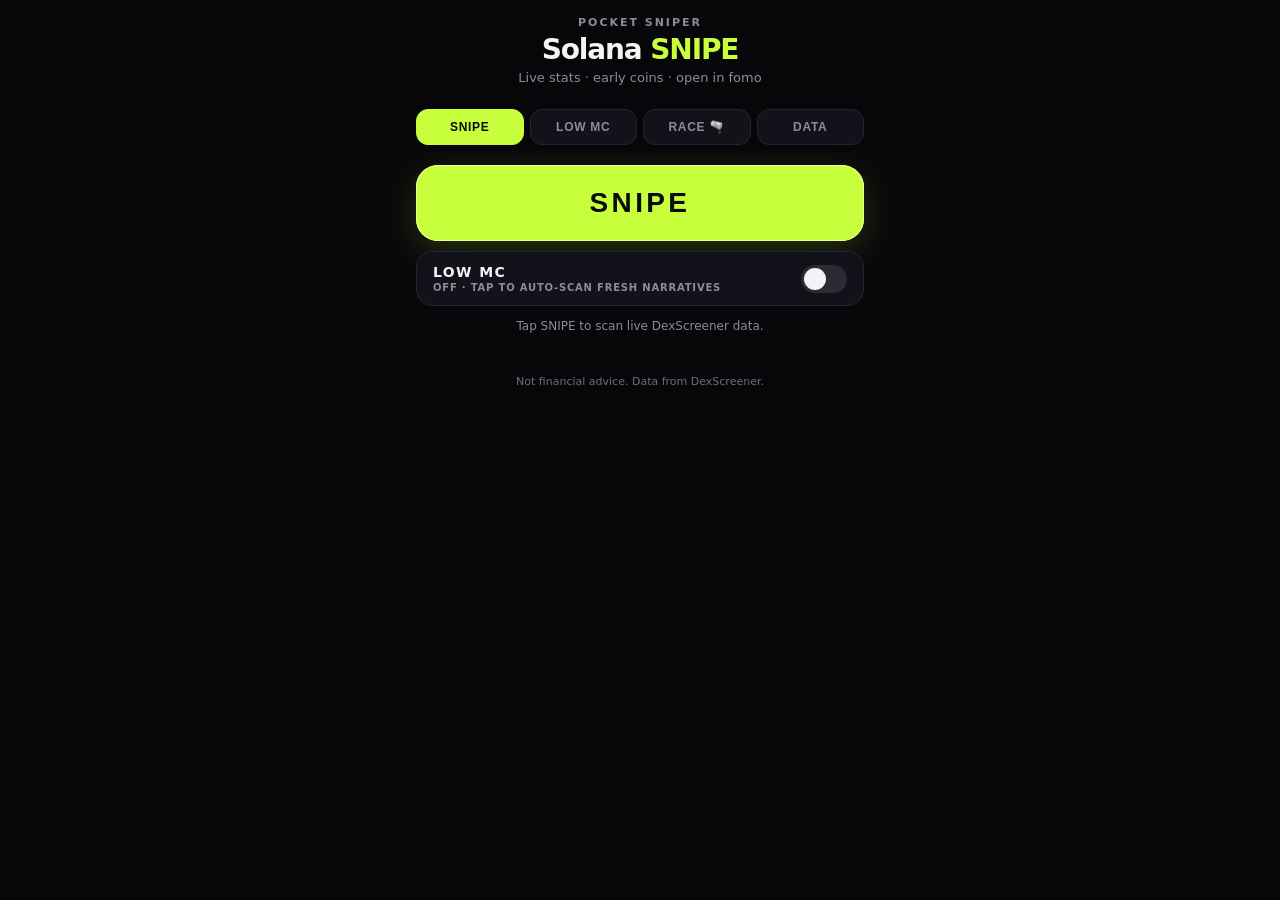
==== commit a3ea7a29: "Snipe: add Race and Data tabs" ====
--- a/snipe/index.html
+++ b/snipe/index.html
@@ -301,6 +301,49 @@
       z-index: 20;
     }
     .toast.show { opacity: 1; transform: translateX(-50%) translateY(0); }
+    /* ---- mode bar + race/data views ---- */
+    .modebar { display: grid; grid-template-columns: repeat(4, 1fr); gap: 6px; margin-bottom: 14px; position: sticky; top: env(safe-area-inset-top); z-index: 10; background: var(--bg); padding: 6px 0; }
+    .modebar button { border: 1px solid var(--card-border); background: var(--card); color: var(--muted); border-radius: 12px; padding: 10px 4px; font-size: 12px; font-weight: 800; letter-spacing: 0.06em; cursor: pointer; }
+    .modebar button.on { color: #0a0b08; background: var(--lime); border-color: var(--lime); }
+    .modebar button.lit { color: var(--lime); border-color: var(--lime-dim); }
+    .view[hidden] { display: none !important; }
+    .panel { background: var(--card); border: 1px solid var(--card-border); border-radius: 16px; padding: 14px; margin-bottom: 12px; }
+    .panel h2 { font-size: 14px; letter-spacing: 0.08em; text-transform: uppercase; color: var(--muted); margin-bottom: 10px; }
+    .empty { color: var(--muted); font-size: 14px; text-align: center; padding: 10px 0; }
+    .track { position: relative; height: 92px; margin: 6px 0 4px; }
+    .lane { position: absolute; left: 0; right: 0; height: 36px; border-bottom: 2px dashed #2b2d3d; }
+    .lane.l1 { top: 0; } .lane.l2 { top: 46px; }
+    .finish { position: absolute; right: 0; top: 0; bottom: 0; width: 6px; background: repeating-linear-gradient(0deg, #fff 0 6px, #000 6px 12px); border-radius: 2px; }
+    .runner { position: absolute; font-size: 28px; transform: translateX(-50%); transition: left 1s ease; line-height: 36px; }
+    .runner small { position: absolute; top: -6px; left: 50%; transform: translateX(-50%); font-size: 10px; color: var(--muted); white-space: nowrap; }
+    .scorebox { display: grid; grid-template-columns: 1fr 1fr; gap: 10px; }
+    .scorebox div { background: var(--chip); border-radius: 12px; padding: 10px; text-align: center; }
+    .scorebox b { display: block; font-size: 22px; margin-top: 2px; }
+    .timer { text-align: center; font-size: 30px; font-weight: 900; letter-spacing: 0.05em; font-variant-numeric: tabular-nums; }
+    .timer small { display: block; font-size: 11px; color: var(--muted); font-weight: 600; letter-spacing: 0.1em; }
+    .pos { border-top: 1px solid var(--card-border); padding: 10px 0; font-size: 13px; }
+    .pos:first-of-type { border-top: 0; }
+    .pos-head { display: flex; justify-content: space-between; gap: 8px; }
+    .pos details { margin-top: 6px; color: #cfd0dc; }
+    .pos summary { color: var(--lime); cursor: pointer; font-size: 12px; font-weight: 700; }
+    .pos details p { margin-top: 6px; line-height: 1.45; white-space: pre-wrap; }
+    .pos a { color: var(--blue); }
+    .up { color: var(--green); } .down { color: var(--red); }
+    .form label { display: block; font-size: 12px; color: var(--muted); margin: 8px 0 4px; }
+    .form input { width: 100%; background: var(--chip); border: 1px solid var(--card-border); color: var(--text); border-radius: 10px; padding: 11px; font-size: 16px; }
+    .form .row { display: grid; grid-template-columns: 1fr 1fr 1fr; gap: 8px; }
+    .msg { margin-top: 10px; background: #0d0e13; border: 1px dashed var(--lime-dim); border-radius: 10px; padding: 10px; font-family: ui-monospace, monospace; font-size: 13px; color: var(--lime); word-break: break-word; }
+    .btn2 { margin-top: 10px; width: 100%; border: 0; border-radius: 12px; background: var(--lime); color: #0a0b08; font-weight: 900; padding: 12px; font-size: 14px; letter-spacing: 0.06em; cursor: pointer; }
+    .big { font-size: 40px; font-weight: 900; text-align: center; }
+    .big small { display: block; font-size: 12px; color: var(--muted); font-weight: 600; }
+    table.stats { width: 100%; border-collapse: collapse; font-size: 12px; }
+    table.stats td, table.stats th { padding: 6px 4px; border-top: 1px solid var(--card-border); text-align: right; }
+    table.stats td:first-child, table.stats th:first-child { text-align: left; }
+    table.stats th { color: var(--muted); font-weight: 600; border-top: 0; }
+    table.stats td:not(:first-child), table.stats th { white-space: nowrap; }
+    table.stats td:first-child { width: 48%; }
+    .winner { text-align: center; font-size: 20px; font-weight: 900; padding: 8px; color: var(--lime); }
+    .spark { width: 100%; height: 60px; display: block; }
   </style>
 </head>
 <body>
@@ -310,6 +353,14 @@
     <p class="sub">Live stats · early coins · open in fomo</p>
   </header>
 
+  <nav class="modebar" id="modebar">
+    <button type="button" data-view="snipe" class="on">SNIPE</button>
+    <button type="button" data-view="lowmc">LOW MC</button>
+    <button type="button" data-view="race">RACE 🫗</button>
+    <button type="button" data-view="data">DATA</button>
+  </nav>
+
+  <section class="view" id="view-snipe">
   <button id="snipe" type="button">SNIPE</button>
   <button id="lowmc" type="button" aria-pressed="false">
     <span class="lowmc-copy">
@@ -320,6 +371,36 @@
   </button>
   <p id="status">Tap SNIPE to scan live DexScreener data.</p>
   <div id="picks"></div>
+  </section>
+
+  <section class="view" id="view-race" hidden>
+    <div id="race-live"><div class="panel"><div class="empty">Loading race…</div></div></div>
+    <div class="panel form">
+      <h2>Set up a race</h2>
+      <div class="row">
+        <div><label for="r-budget">Budget $</label><input id="r-budget" type="number" inputmode="decimal" placeholder="100" /></div>
+        <div><label for="r-hours">Hours</label><input id="r-hours" type="number" inputmode="decimal" placeholder="4" /></div>
+        <div><label for="r-goal">Goal $</label><input id="r-goal" type="number" inputmode="decimal" placeholder="200" /></div>
+      </div>
+      <button type="button" class="btn2" id="r-make">MAKE START MESSAGE</button>
+      <div class="msg" id="r-msg" hidden></div>
+      <p class="sub" style="margin-top:8px">Paste it to me in chat and I start the race. This page can't message me directly.</p>
+    </div>
+    <div class="panel form">
+      <h2>Log my PnL</h2>
+      <label for="u-pnl">My PnL right now ($, e.g. 35 or -12)</label>
+      <input id="u-pnl" type="number" inputmode="decimal" placeholder="0" />
+      <label for="u-note">Note (optional)</label>
+      <input id="u-note" type="text" placeholder="aped XYZ at 40k" />
+      <button type="button" class="btn2" id="u-make">MAKE PNL MESSAGE</button>
+      <div class="msg" id="u-msg" hidden></div>
+    </div>
+  </section>
+
+  <section class="view" id="view-data" hidden>
+    <div id="data-body"><div class="panel"><div class="empty">Loading data…</div></div></div>
+  </section>
+
   <footer>Not financial advice. Data from DexScreener.</footer>
   <div id="toast" class="toast" role="status">Copied</div>
 
@@ -917,5 +998,136 @@
       };
     })();
   </script>
+  <script>
+    (function () {
+      const DATA = "./data/";
+      const $bar = document.getElementById("modebar");
+      const $low = document.getElementById("lowmc");
+      const views = { snipe: "view-snipe", race: "view-race", data: "view-data" };
+      let current = "snipe", raceTimer = null, clockTimer = null, lastRace = null;
+      const esc = (s) => String(s == null ? "" : s).replace(/[&<>"']/g, (c) => ({ "&": "&amp;", "<": "&lt;", ">": "&gt;", '"': "&quot;", "'": "&#39;" }[c]));
+      const usd = (n) => (n == null || !isFinite(n) ? "—" : (n < 0 ? "-$" : "$") + Math.abs(n).toLocaleString(undefined, { maximumFractionDigits: 2 }));
+      const sgn = (n) => (n == null || !isFinite(n) ? "—" : (n >= 0 ? "+" : "-") + "$" + Math.abs(n).toFixed(2));
+      const cls = (n) => (n > 0 ? "up" : n < 0 ? "down" : "");
+      const mc = (n) => (!n ? "—" : n >= 1e6 ? "$" + (n / 1e6).toFixed(2) + "M" : n >= 1e3 ? "$" + (n / 1e3).toFixed(1) + "K" : "$" + Math.round(n));
+      const tm = (iso) => (iso ? new Date(iso).toLocaleTimeString([], { hour: "numeric", minute: "2-digit" }) : "");
+      async function getData(name) {
+        const r = await fetch(DATA + name + "?t=" + Date.now(), { cache: "no-store" });
+        if (!r.ok) throw new Error(r.status === 404 ? "none" : "HTTP " + r.status);
+        return r.json();
+      }
+      function paintBar() {
+        $bar.querySelectorAll("button").forEach((b) => {
+          const v = b.dataset.view;
+          b.classList.toggle("on", v === current);
+          if (v === "lowmc") b.classList.toggle("lit", $low.getAttribute("aria-pressed") === "true");
+        });
+      }
+      function show(v) {
+        current = v;
+        Object.entries(views).forEach(([k, id]) => (document.getElementById(id).hidden = k !== v));
+        paintBar();
+        clearInterval(raceTimer); raceTimer = null;
+        if (v === "race") { loadRace(); raceTimer = setInterval(loadRace, 30000); }
+        if (v === "data") loadData();
+      }
+      $bar.addEventListener("click", (e) => {
+        const b = e.target.closest("button"); if (!b) return;
+        if (b.dataset.view === "lowmc") { show("snipe"); $low.click(); return; }
+        show(b.dataset.view);
+      });
+      new MutationObserver(paintBar).observe($low, { attributes: true, attributeFilter: ["aria-pressed"] });
+
+      // ---------- RACE ----------
+      function spark(curve, budget) {
+        if (!curve || curve.length < 2) return "";
+        const vs = curve.map((p) => p.v), lo = Math.min(budget, ...vs), hi = Math.max(budget, ...vs), W = 300, H = 60;
+        const x = (i) => (i / (vs.length - 1)) * W, y = (v) => H - 4 - ((v - lo) / (hi - lo || 1)) * (H - 8);
+        const d = vs.map((v, i) => (i ? "L" : "M") + x(i).toFixed(1) + " " + y(v).toFixed(1)).join(" ");
+        return '<svg class="spark" viewBox="0 0 300 60" preserveAspectRatio="none"><line x1="0" x2="300" y1="' + y(budget).toFixed(1) + '" y2="' + y(budget).toFixed(1) + '" stroke="#333" stroke-dasharray="4 4"/><path d="' + d + '" fill="none" stroke="#c8ff3d" stroke-width="2"/></svg>';
+      }
+      function posHtml(p, open) {
+        const pnl = p.pnlUsd, pct = p.pnlPct;
+        const src = (p.sources || []).map((u) => '<a href="' + esc(u) + '" target="_blank" rel="noopener">' + esc(String(u).replace(/^https?:\/\/(www\.)?/, "").slice(0, 40)) + "</a>").join(" · ");
+        return '<div class="pos"><div class="pos-head"><b>' + esc(p.symbol) + '</b><span class="' + cls(pnl) + '">' + sgn(pnl) + " (" + (pct >= 0 ? "+" : "") + (pct || 0).toFixed(1) + "%)</span></div>" +
+          '<div class="sub">' + (open ? "Open since " + tm(p.entryTime) + " · in " + usd(p.costUsd) + " at " + mc(p.entryMcap) + " MC" : tm(p.entryTime) + " → " + tm(p.exitTime) + " · " + esc(p.exitReason)) +
+          ' · <a href="' + esc(p.fomo) + '" target="_blank" rel="noopener">fomo</a></div>' +
+          (p.thesis ? "<details><summary>Thesis</summary><p>" + esc(p.thesis) + "</p>" + (src ? '<p class="sub">' + src + "</p>" : "") + "</details>" : "") + "</div>";
+      }
+      function tickClock() {
+        const el = document.getElementById("race-clock"); if (!el || !lastRace || !lastRace.config) return;
+        const ms = Date.parse(lastRace.config.endTime) - Date.now();
+        if (ms <= 0) { el.textContent = "00:00:00"; return; }
+        const h = Math.floor(ms / 3600e3), m = Math.floor((ms % 3600e3) / 60e3), s = Math.floor((ms % 60e3) / 1000);
+        el.textContent = [h, m, s].map((n) => String(n).padStart(2, "0")).join(":");
+      }
+      function renderRace(r) {
+        lastRace = r;
+        const box = document.getElementById("race-live");
+        if (!r || r.status === "idle" || !r.config) { box.innerHTML = '<div class="panel"><div class="empty">No race running — set one up below.</div></div>'; return; }
+        if (r.status === "scheduled") { box.innerHTML = '<div class="panel"><div class="empty">Race starts at ' + tm(r.config.startTime) + "</div></div>"; return; }
+        const c = r.config, b = r.bot, u = r.user, goalPnl = c.goalUsd ? c.goalUsd - c.budget : null;
+        const prog = (p) => Math.max(2, Math.min(96, goalPnl ? 2 + (Math.max(p, 0) / goalPnl) * 94 : 50 + (p / c.budget) * 46));
+        let h = '<div class="panel">';
+        if (r.status === "ended") h += '<div class="winner">' + (r.winner === "bot" ? "🫗 wins this one" : r.winner === "you" ? "🧍 You win!" : "Tie") + "</div>";
+        else h += '<div class="timer"><small>TIME LEFT</small><span id="race-clock">--:--:--</span></div>';
+        h += '<div class="track"><div class="lane l1"></div><div class="lane l2"></div><div class="finish"></div>' +
+          '<div class="runner" style="top:0;left:' + prog(b.pnlUsd) + '%">🫗<small>' + sgn(b.pnlUsd) + "</small></div>" +
+          '<div class="runner" style="top:46px;left:' + prog(u.pnlUsd) + '%">🧍<small>' + sgn(u.pnlUsd) + "</small></div></div>";
+        h += '<div class="scorebox"><div>🫗 Bot<b class="' + cls(b.pnlUsd) + '">' + sgn(b.pnlUsd) + '</b><span class="sub">' + usd(b.equity) + " · " + (b.pnlPct >= 0 ? "+" : "") + b.pnlPct.toFixed(1) + "%</span></div>" +
+          '<div>🧍 You<b class="' + cls(u.pnlUsd) + '">' + sgn(u.pnlUsd) + '</b><span class="sub">' + (u.history.length ? "updated " + tm(u.history[u.history.length - 1].time) : "no PnL logged yet") + "</span></div></div>";
+        h += '<p class="sub" style="text-align:center;margin-top:8px">Budget ' + usd(c.budget) + " · Goal " + (c.goalUsd ? usd(c.goalUsd) : "—") + " · ends " + tm(c.endTime) + "</p>";
+        h += spark(b.equityCurve, c.budget) + "</div>";
+        h += '<div class="panel"><h2>🫗 Open positions (' + b.open.length + ")</h2>" + (b.open.length ? b.open.map((p) => posHtml(p, true)).join("") : '<div class="empty">' + (r.status === "running" ? "Hunting… " + (r.candidatesPending || 0) + " coins awaiting my thesis" : "None") + "</div>") + "</div>";
+        h += '<div class="panel"><h2>🫗 Closed (' + b.closed.length + ")</h2>" + (b.closed.length ? b.closed.slice().reverse().map((p) => posHtml(p, false)).join("") : '<div class="empty">No closed trades yet</div>') + "</div>";
+        if (b.skipped && b.skipped.length) h += '<div class="panel"><h2>Passed on</h2>' + b.skipped.slice().reverse().slice(0, 8).map((s) => '<div class="pos"><b>' + esc(s.symbol || s.mint.slice(0, 6)) + "</b><details><summary>Why I skipped</summary><p>" + esc(s.thesis) + "</p></details></div>").join("") + "</div>";
+        h += '<p class="sub" style="text-align:center">Paper trades · 4% slippage + 1% fee each way · updated ' + tm(r.updated) + "</p>";
+        box.innerHTML = h;
+        tickClock();
+      }
+      async function loadRace() {
+        try { renderRace(await getData("race.json")); }
+        catch (e) { if (e.message === "none") renderRace(null); else document.getElementById("race-live").innerHTML = '<div class="panel"><div class="empty">Couldn\'t load race data (' + esc(e.message) + ")</div></div>"; }
+      }
+      clockTimer = setInterval(tickClock, 1000);
+      async function copy(text) { try { await navigator.clipboard.writeText(text); } catch (e) {} const t = document.getElementById("toast"); if (t) { t.textContent = "Copied — paste it to me"; t.classList.add("show"); setTimeout(() => t.classList.remove("show"), 1600); } }
+      document.getElementById("r-make").addEventListener("click", () => {
+        const b = parseFloat(document.getElementById("r-budget").value), h = parseFloat(document.getElementById("r-hours").value), g = parseFloat(document.getElementById("r-goal").value);
+        const el = document.getElementById("r-msg"); el.hidden = false;
+        if (!(b > 0) || !(h > 0) || !(g > 0)) { el.textContent = "Fill in budget, hours and goal."; return; }
+        const msg = "Start race: $" + b + ", " + h + "h, goal $" + g; el.textContent = msg; copy(msg);
+      });
+      document.getElementById("u-make").addEventListener("click", () => {
+        const p = parseFloat(document.getElementById("u-pnl").value), note = document.getElementById("u-note").value.trim();
+        const el = document.getElementById("u-msg"); el.hidden = false;
+        if (!isFinite(p)) { el.textContent = "Enter your PnL in dollars."; return; }
+        const msg = "Race PnL: " + (p >= 0 ? "+$" : "-$") + Math.abs(p) + (note ? " (" + note + ")" : ""); el.textContent = msg; copy(msg);
+      });
+
+      // ---------- DATA ----------
+      function rowHtml(a) { return "<tr><td>" + esc(a.label) + "</td><td>" + a.decided + "/" + a.n + "</td><td>" + a.wins + "-" + a.losses + "-" + a.flats + "</td><td><b>" + (a.winRate == null ? "—" : a.winRate + "%") + "</b></td></tr>"; }
+      const thead = "<tr><th></th><th>Done/All</th><th>W-L-F</th><th>Win</th></tr>";
+      async function loadData() {
+        const box = document.getElementById("data-body");
+        let s;
+        try { s = await getData("stats.json"); } catch (e) { box.innerHTML = '<div class="panel"><div class="empty">' + (e.message === "none" ? "Collecting data… no stats published yet." : "Couldn't load stats (" + esc(e.message) + ")") + "</div></div>"; return; }
+        let h = '<div class="panel"><div class="big">' + (s.overall.winRate == null ? "—" : s.overall.winRate + "%") + "<small>WIN RATE · " + s.overall.decided + " decided of " + s.picks + " picks</small></div>";
+        if (s.overall.decided < 100) h += '<p class="empty">Collecting data… ' + s.picks + " picks so far (" + s.pending + " still playing out). Numbers get reliable after a few hundred decided.</p>";
+        h += '<p class="sub" style="text-align:center">' + esc(s.definition) + "<br>Updated " + tm(s.updated) + "</p></div>";
+        h += '<div class="panel"><h2>Overall</h2><table class="stats">' + thead + rowHtml(s.overall) + rowHtml(s.top8) + "</table></div>";
+        for (const [m, label] of [["normal", "SNIPE mode"], ["lowmc", "LOW MC mode"]]) {
+          const d = s.modes[m]; if (!d) continue;
+          h += '<div class="panel"><h2>' + label + '</h2><table class="stats">' + thead + rowHtml(d.all) + rowHtml(d.top8) + d.scoreBands.map(rowHtml).join("") + "</table></div>";
+        }
+        h += '<div class="panel"><h2>What predicts wins</h2><table class="stats"><tr><th></th><th>Yes</th><th>No</th><th>Edge</th></tr>' +
+          s.features.map((f) => "<tr><td>" + esc(f.feature) + "</td><td>" + (f.yes.winRate == null ? "—" : f.yes.winRate + "%") + ' <span class="sub">(' + f.yes.decided + ")</span></td><td>" + (f.no.winRate == null ? "—" : f.no.winRate + "%") + '</td><td class="' + cls(f.edge) + '">' + (f.edge == null ? "—" : (f.edge > 0 ? "+" : "") + f.edge) + "</td></tr>").join("") + "</table></div>";
+        h += '<div class="panel"><h2>Recent winners</h2>' + (s.bestRecentWinners.length ? s.bestRecentWinners.map((w) => '<div class="pos"><div class="pos-head"><b>' + esc(w.symbol) + '</b><span class="up">+' + w.maxUpPct + '%</span></div><div class="sub">' + (w.mode === "lowmc" ? "LOW MC" : "SNIPE") + " · score " + w.score + " · picked " + tm(w.pickedAt) + " at " + mc(w.entryMcap) + ' · <a href="' + esc(w.fomo) + '" target="_blank" rel="noopener">Open in fomo</a></div></div>').join("") : '<div class="empty">No winners decided yet</div>') + "</div>";
+        box.innerHTML = h;
+      }
+      const hv = (location.hash || "").replace("#", "");
+      if (views[hv]) show(hv); else paintBar();
+      window.__views = { show, loadRace, loadData };
+    })();
+  </script>
 </body>
 </html>
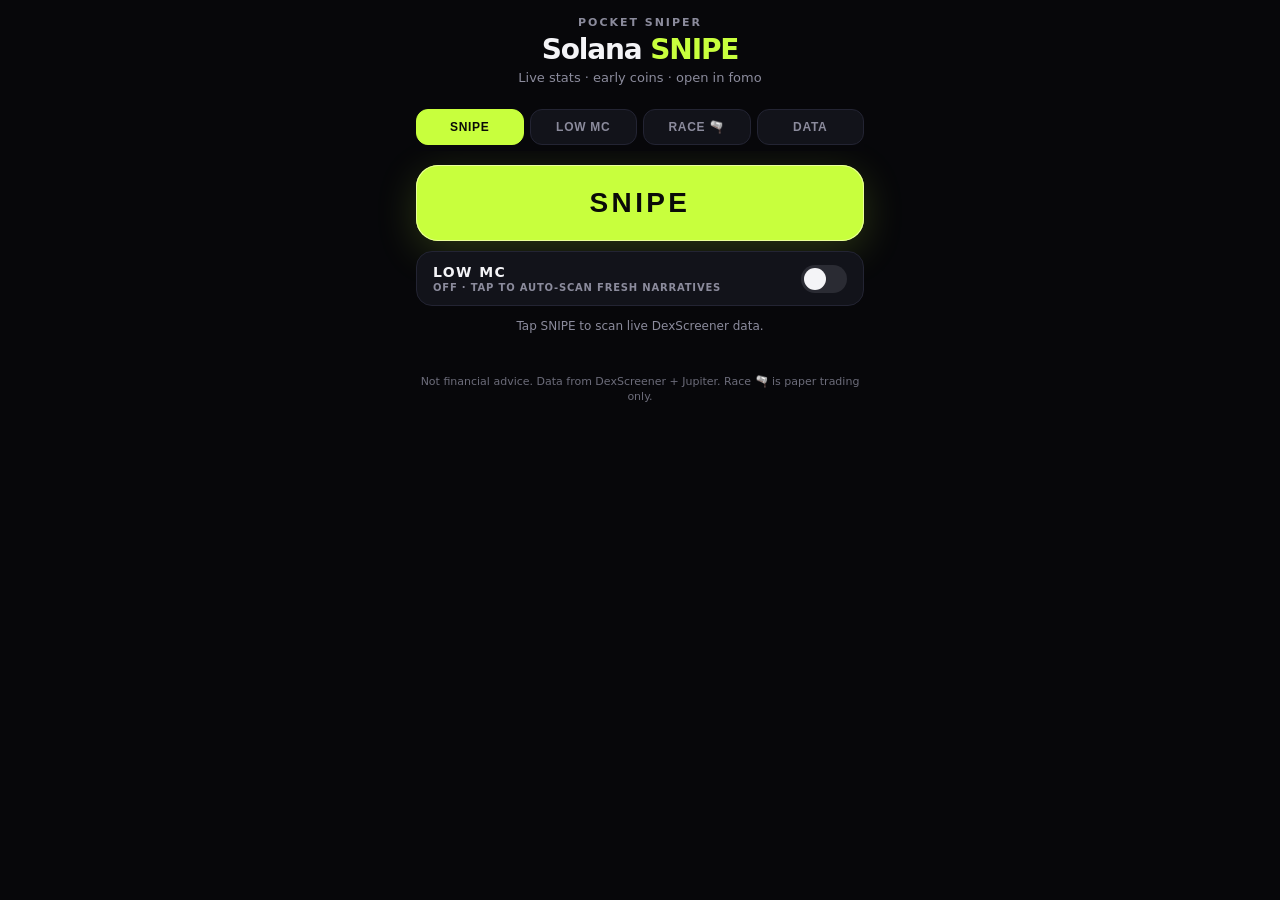
==== commit 9a8e19ee: "Snipe: Race runs fully in-page" ====
--- a/snipe/index.html
+++ b/snipe/index.html
@@ -8,6 +8,7 @@
   <meta name="apple-mobile-web-app-status-bar-style" content="black-translucent" />
   <meta name="description" content="Pocket Solana coin sniper. Live DexScreener stats, open picks in fomo." />
   <title>SNIPE</title>
+  <link rel="icon" href="data:," />
   <style>
     :root {
       --bg: #07070a;
@@ -310,12 +311,12 @@
     .panel { background: var(--card); border: 1px solid var(--card-border); border-radius: 16px; padding: 14px; margin-bottom: 12px; }
     .panel h2 { font-size: 14px; letter-spacing: 0.08em; text-transform: uppercase; color: var(--muted); margin-bottom: 10px; }
     .empty { color: var(--muted); font-size: 14px; text-align: center; padding: 10px 0; }
-    .track { position: relative; height: 92px; margin: 6px 0 4px; }
+    .track { position: relative; height: 104px; margin: 26px 8px 6px; }
     .lane { position: absolute; left: 0; right: 0; height: 36px; border-bottom: 2px dashed #2b2d3d; }
-    .lane.l1 { top: 0; } .lane.l2 { top: 46px; }
+    .lane.l1 { top: 0; } .lane.l2 { top: 60px; }
     .finish { position: absolute; right: 0; top: 0; bottom: 0; width: 6px; background: repeating-linear-gradient(0deg, #fff 0 6px, #000 6px 12px); border-radius: 2px; }
     .runner { position: absolute; font-size: 28px; transform: translateX(-50%); transition: left 1s ease; line-height: 36px; }
-    .runner small { position: absolute; top: -6px; left: 50%; transform: translateX(-50%); font-size: 10px; color: var(--muted); white-space: nowrap; }
+    .runner small { position: absolute; top: -20px; font-weight: 700; left: 50%; transform: translateX(-50%); font-size: 10px; color: var(--muted); white-space: nowrap; }
     .scorebox { display: grid; grid-template-columns: 1fr 1fr; gap: 10px; }
     .scorebox div { background: var(--chip); border-radius: 12px; padding: 10px; text-align: center; }
     .scorebox b { display: block; font-size: 22px; margin-top: 2px; }
@@ -344,6 +345,45 @@
     table.stats td:first-child { width: 48%; }
     .winner { text-align: center; font-size: 20px; font-weight: 900; padding: 8px; color: var(--lime); }
     .spark { width: 100%; height: 60px; display: block; }
+    .center { text-align: center; }
+    .form .row { align-items: end; }
+    .dur { display: flex; align-items: center; gap: 3px; }
+    .dur input { padding: 11px 6px; text-align: center; }
+    .dur span { color: var(--muted); font-size: 12px; }
+    .err-line { color: var(--red); font-size: 12px; min-height: 16px; margin-top: 6px; }
+    .btn-start { margin-top: 6px; width: 100%; border: 0; border-radius: 18px; background: var(--lime); color: #0a0b08; font-weight: 900; padding: 18px; font-size: 22px; letter-spacing: 0.12em; cursor: pointer; box-shadow: 0 10px 40px rgba(200,255,61,0.18); font-family: inherit; }
+    .btn-start:active { transform: scale(0.98); }
+    .btn-stop { width: 100%; border: 1px solid #5a2630; border-radius: 14px; background: #1d0f13; color: var(--red); font-weight: 900; padding: 14px; font-size: 15px; letter-spacing: 0.1em; cursor: pointer; font-family: inherit; }
+    .scorebox b { font-variant-numeric: tabular-nums; }
+    .scorebox .sub { display: block; min-height: 16px; }
+    .legend { font-size: 11px; margin-top: 2px; }
+    .lg-bot { color: var(--lime); } .lg-me { color: var(--blue); }
+    .me-row { margin-top: 10px; border-top: 1px solid var(--card-border); padding-top: 10px; }
+    .me-row label { display: block; font-size: 12px; color: var(--muted); margin-bottom: 4px; }
+    .me-inputs { display: flex; gap: 8px; }
+    .me-inputs input { flex: 1; min-width: 0; background: var(--chip); border: 1px solid var(--card-border); color: var(--text); border-radius: 10px; padding: 11px; font-size: 16px; }
+    .me-inputs button { border: 0; border-radius: 10px; background: var(--blue); color: #08101f; font-weight: 900; padding: 0 16px; letter-spacing: 0.06em; cursor: pointer; font-family: inherit; }
+    #me-note { margin-top: 6px; min-height: 16px; }
+    .feed-status { font-size: 13px; color: #d7d8e2; min-height: 20px; }
+    .feed-status.err { color: var(--orange); }
+    .gap-note { margin-top: 8px; font-size: 12px; color: var(--orange); background: #21170e; border-radius: 10px; padding: 8px 10px; line-height: 1.4; }
+    .feed { list-style: none; margin-top: 8px; max-height: 190px; overflow-y: auto; font-size: 12px; color: #b9bac8; }
+    .feed li { padding: 5px 0; border-top: 1px solid #1c1d27; line-height: 1.35; }
+    .feed li:first-child { border-top: 0; }
+    .feed li time { color: var(--muted); margin-right: 6px; font-variant-numeric: tabular-nums; }
+    .feed li.buy { color: var(--lime); } .feed li.sell-up { color: var(--green); } .feed li.sell-down { color: var(--red); }
+    .trade { border-top: 1px solid var(--card-border); padding: 10px 0; font-size: 13px; }
+    .trade:first-child { border-top: 0; padding-top: 2px; }
+    .trade-head { display: flex; justify-content: space-between; gap: 8px; align-items: baseline; }
+    .trade-head b { font-size: 15px; }
+    .trade-head .pnl { font-weight: 800; font-variant-numeric: tabular-nums; }
+    .trade .sub { margin-top: 3px; }
+    .trade details { margin-top: 6px; color: #cfd0dc; }
+    .trade summary { color: var(--lime); cursor: pointer; font-size: 12px; font-weight: 700; }
+    .trade details p { margin-top: 6px; line-height: 1.45; white-space: pre-wrap; font-size: 12px; }
+    .trade a { color: var(--blue); }
+    .bar { height: 4px; background: #1d1e28; border-radius: 4px; margin-top: 6px; overflow: hidden; position: relative; }
+    .bar i { position: absolute; top: 0; bottom: 0; left: 0; width: 0; transition: width .6s ease, background .3s; }
   </style>
 </head>
 <body>
@@ -374,26 +414,64 @@
   </section>
 
   <section class="view" id="view-race" hidden>
-    <div id="race-live"><div class="panel"><div class="empty">Loading race…</div></div></div>
-    <div class="panel form">
-      <h2>Set up a race</h2>
+    <div class="panel form" id="race-setup">
+      <h2>Race 🫗 — set it up</h2>
+      <p class="sub" style="margin-bottom:6px">You trade in fomo. 🫗 paper trades right here on this page. Whoever's further ahead at the buzzer, or first to the goal, wins.</p>
       <div class="row">
-        <div><label for="r-budget">Budget $</label><input id="r-budget" type="number" inputmode="decimal" placeholder="100" /></div>
-        <div><label for="r-hours">Hours</label><input id="r-hours" type="number" inputmode="decimal" placeholder="4" /></div>
-        <div><label for="r-goal">Goal $</label><input id="r-goal" type="number" inputmode="decimal" placeholder="200" /></div>
+        <div><label for="r-budget">Budget $</label><input id="r-budget" type="number" inputmode="decimal" placeholder="18" /></div>
+        <div><label for="r-goal">Goal $</label><input id="r-goal" type="number" inputmode="decimal" placeholder="40" /></div>
+        <div><label for="r-hours">Time</label>
+          <div class="dur"><input id="r-hours" type="number" inputmode="numeric" placeholder="2" aria-label="Hours" /><span>h</span><input id="r-mins" type="number" inputmode="numeric" placeholder="0" aria-label="Minutes" /><span>m</span></div>
+        </div>
       </div>
-      <button type="button" class="btn2" id="r-make">MAKE START MESSAGE</button>
-      <div class="msg" id="r-msg" hidden></div>
-      <p class="sub" style="margin-top:8px">Paste it to me in chat and I start the race. This page can't message me directly.</p>
+      <label for="r-wallet">Your fomo wallet address (optional, tracks your balance automatically)</label>
+      <input id="r-wallet" type="text" autocomplete="off" autocapitalize="off" spellcheck="false" placeholder="Leave blank to type your balance yourself" />
+      <p class="err-line" id="r-err"></p>
+      <button type="button" class="btn-start" id="r-start">START RACE</button>
     </div>
-    <div class="panel form">
-      <h2>Log my PnL</h2>
-      <label for="u-pnl">My PnL right now ($, e.g. 35 or -12)</label>
-      <input id="u-pnl" type="number" inputmode="decimal" placeholder="0" />
-      <label for="u-note">Note (optional)</label>
-      <input id="u-note" type="text" placeholder="aped XYZ at 40k" />
-      <button type="button" class="btn2" id="u-make">MAKE PNL MESSAGE</button>
-      <div class="msg" id="u-msg" hidden></div>
+
+    <div id="race-board" hidden>
+      <div class="panel">
+        <div class="winner" id="rb-banner" hidden></div>
+        <div class="timer" id="rb-timer"><small>TIME LEFT</small><span id="rb-clock">--:--:--</span></div>
+        <div class="track">
+          <div class="lane l1"></div><div class="lane l2"></div><div class="finish"></div>
+          <div class="runner" id="run-bot" style="top:0;left:4%">🫗<small id="run-bot-lbl">$0.00</small></div>
+          <div class="runner" id="run-me" style="top:60px;left:4%">🧍<small id="run-me-lbl">$0.00</small></div>
+        </div>
+        <div class="scorebox">
+          <div>🫗 Bot<b id="sb-bot-pnl">+$0.00</b><span class="sub" id="sb-bot-sub">—</span></div>
+          <div>🧍 You<b id="sb-me-pnl">+$0.00</b><span class="sub" id="sb-me-sub">—</span></div>
+        </div>
+        <p class="sub center" id="rb-meta" style="margin-top:8px">—</p>
+        <svg class="spark" id="rb-spark" viewBox="0 0 300 60" preserveAspectRatio="none">
+          <line id="sp-base" x1="0" x2="300" y1="30" y2="30" stroke="#333" stroke-dasharray="4 4" />
+          <line id="sp-goal" x1="0" x2="300" y1="4" y2="4" stroke="#3a4a1a" stroke-dasharray="2 4" />
+          <path id="sp-me" d="" fill="none" stroke="#7aa2ff" stroke-width="1.6" />
+          <path id="sp-bot" d="" fill="none" stroke="#c8ff3d" stroke-width="2" />
+        </svg>
+        <p class="sub center legend"><span class="lg-bot">━ 🫗</span> <span class="lg-me">━ you</span> <span>┅ start</span></p>
+        <div class="me-row" id="me-row">
+          <label for="me-bal">My balance now $</label>
+          <div class="me-inputs"><input id="me-bal" type="number" inputmode="decimal" placeholder="18" /><button type="button" id="me-upd">UPDATE</button></div>
+          <p class="sub" id="me-note"></p>
+        </div>
+      </div>
+
+      <div class="panel feed-panel">
+        <h2>Live 🫗 activity</h2>
+        <div class="feed-status" id="rb-status"><span class="pulse"></span>Starting…</div>
+        <p class="gap-note" id="rb-gap" hidden></p>
+        <ul class="feed" id="rb-feed"></ul>
+      </div>
+
+      <div class="panel"><h2 id="h-open">🫗 Open positions (0)</h2><div id="rb-open"></div><div class="empty" id="rb-open-empty">Hunting…</div></div>
+      <div class="panel"><h2 id="h-closed">🫗 Closed (0)</h2><div id="rb-closed"></div><div class="empty" id="rb-closed-empty">No closed trades yet</div></div>
+      <div class="panel"><h2>Passed on</h2><div id="rb-skipped"></div><div class="empty" id="rb-skipped-empty">Nothing yet</div></div>
+
+      <button type="button" class="btn-stop" id="r-stop">STOP RACE</button>
+      <button type="button" class="btn-start" id="r-new" hidden>NEW RACE</button>
+      <p class="sub center" style="margin-top:10px">Paper trades with 4% slippage + 1% fee each way. 🫗 only trades while this page is open. If you close it, 🫗 pauses, and when you come back it reprices everything and shows the gap.</p>
     </div>
   </section>
 
@@ -401,7 +479,7 @@
     <div id="data-body"><div class="panel"><div class="empty">Loading data…</div></div></div>
   </section>
 
-  <footer>Not financial advice. Data from DexScreener.</footer>
+  <footer>Not financial advice. Data from DexScreener + Jupiter. Race 🫗 is paper trading only.</footer>
   <div id="toast" class="toast" role="status">Copied</div>
 
   <script>
@@ -449,7 +527,11 @@
         return Number.isFinite(n) ? n : 0;
       }
       async function getJson(url) {
-        const res = await fetch(url);
+        const ctl = typeof AbortController !== "undefined" ? new AbortController() : null;
+        const to = ctl ? setTimeout(function () { ctl.abort(); }, 12000) : null;
+        let res;
+        try { res = await fetch(url, ctl ? { signal: ctl.signal } : undefined); }
+        finally { if (to) clearTimeout(to); }
         if (!res.ok) throw new Error("DexScreener " + res.status);
         return res.json();
       }
@@ -959,6 +1041,50 @@
           }
         }
       }
+      // ---- shared discovery for RACE (no UI side effects) ----
+      async function discover() {
+        const jobs = [
+          getJson(DS + "/token-profiles/latest/v1"),
+          getJson(DS + "/token-boosts/latest/v1"),
+          getJson(DS + "/token-boosts/top/v1")
+        ];
+        SEARCH_QUERIES.forEach(function (q) { jobs.push(getJson(DS + "/latest/dex/search?q=" + encodeURIComponent(q))); });
+        const results = await Promise.allSettled(jobs);
+        const lists = [], searchPairs = [];
+        results.forEach(function (r, i) {
+          if (r.status !== "fulfilled") return;
+          if (i >= 3) { if (r.value && Array.isArray(r.value.pairs)) searchPairs.push.apply(searchPairs, r.value.pairs); }
+          else lists.push(r.value);
+        });
+        if (!lists.length && !searchPairs.length) throw new Error("DexScreener unreachable");
+        const collected = collectAddresses(lists);
+        const extraPairs = ingestSearchPairs(collected, searchPairs);
+        const pairs = await fetchPairs(collected.order.slice(0, 150));
+        const byMint = bestPair(pairs.concat(extraPairs));
+        const cands = [];
+        collected.order.forEach(function (addr) {
+          const p = byMint[addr];
+          if (!p) return;
+          const meta = collected.meta[addr] || {};
+          let mode = null, score = 0;
+          if (isLowMc(p)) { mode = "lowmc"; score = scoreLowMc(p, meta); }
+          else if (isEarly(p)) { mode = "snipe"; score = scorePick(p, meta); }
+          if (mode) cands.push({ pair: p, meta: meta, score: score, mode: mode, bonding: isBonding(p) });
+        });
+        cands.sort(function (a, b) { return b.score - a.score; });
+        return { cands: cands, checked: collected.order.length };
+      }
+      async function quotes(mints) {
+        const out = {};
+        if (!mints.length) return out;
+        const pairs = await fetchPairs(mints);
+        const byMint = bestPair(pairs);
+        Object.keys(byMint).forEach(function (m) {
+          const p = byMint[m];
+          out[m] = { price: num(p.priceUsd), mcap: num(p.marketCap) || num(p.fdv), liq: p.liquidity ? num(p.liquidity.usd) : null, bonding: isBonding(p) };
+        });
+        return out;
+      }
       function setLowMc(on, opts) {
         opts = opts || {};
         lowMcOn = !!on;
@@ -994,23 +1120,30 @@
         isEarly: isEarly,
         isLowMc: isLowMc,
         isBonding: isBonding,
-        setLowMc: setLowMc
+        setLowMc: setLowMc,
+        discover: discover,
+        quotes: quotes
       };
     })();
   </script>
   <script>
     (function () {
+      // ================= views + DATA =================
       const DATA = "./data/";
       const $bar = document.getElementById("modebar");
       const $low = document.getElementById("lowmc");
       const views = { snipe: "view-snipe", race: "view-race", data: "view-data" };
-      let current = "snipe", raceTimer = null, clockTimer = null, lastRace = null;
+      let current = "snipe";
       const esc = (s) => String(s == null ? "" : s).replace(/[&<>"']/g, (c) => ({ "&": "&amp;", "<": "&lt;", ">": "&gt;", '"': "&quot;", "'": "&#39;" }[c]));
-      const usd = (n) => (n == null || !isFinite(n) ? "—" : (n < 0 ? "-$" : "$") + Math.abs(n).toLocaleString(undefined, { maximumFractionDigits: 2 }));
+      const usd = (n) => (n == null || !isFinite(n) ? "—" : (n < 0 ? "-$" : "$") + Math.abs(n).toFixed(2));
       const sgn = (n) => (n == null || !isFinite(n) ? "—" : (n >= 0 ? "+" : "-") + "$" + Math.abs(n).toFixed(2));
-      const cls = (n) => (n > 0 ? "up" : n < 0 ? "down" : "");
+      const pctS = (n) => (n == null || !isFinite(n) ? "—" : (n >= 0 ? "+" : "") + n.toFixed(1) + "%");
+      const cls = (n) => (n > 0.004 ? "up" : n < -0.004 ? "down" : "");
       const mc = (n) => (!n ? "—" : n >= 1e6 ? "$" + (n / 1e6).toFixed(2) + "M" : n >= 1e3 ? "$" + (n / 1e3).toFixed(1) + "K" : "$" + Math.round(n));
-      const tm = (iso) => (iso ? new Date(iso).toLocaleTimeString([], { hour: "numeric", minute: "2-digit" }) : "");
+      const tm = (t) => (t ? new Date(t).toLocaleTimeString("en-US", { timeZone: "America/New_York", hour: "numeric", minute: "2-digit" }) : "");
+      const tms = (t) => new Date(t).toLocaleTimeString("en-US", { timeZone: "America/New_York", hour: "numeric", minute: "2-digit", second: "2-digit" });
+      const r2 = (x) => Math.round(x * 100) / 100;
+      const nn = (v) => (v == null || v === "" || !isFinite(Number(v)) ? null : Number(v));
       async function getData(name) {
         const r = await fetch(DATA + name + "?t=" + Date.now(), { cache: "no-store" });
         if (!r.ok) throw new Error(r.status === 404 ? "none" : "HTTP " + r.status);
@@ -1021,15 +1154,16 @@
           const v = b.dataset.view;
           b.classList.toggle("on", v === current);
           if (v === "lowmc") b.classList.toggle("lit", $low.getAttribute("aria-pressed") === "true");
+          if (v === "race") b.classList.toggle("lit", !!(R.st && R.st.status === "running") && v !== current);
         });
       }
       function show(v) {
         current = v;
         Object.entries(views).forEach(([k, id]) => (document.getElementById(id).hidden = k !== v));
         paintBar();
-        clearInterval(raceTimer); raceTimer = null;
-        if (v === "race") { loadRace(); raceTimer = setInterval(loadRace, 30000); }
+        if (v === "race") paintAll();
         if (v === "data") loadData();
+        try { history.replaceState(null, "", v === "snipe" ? location.pathname : "#" + v); } catch (e) {}
       }
       $bar.addEventListener("click", (e) => {
         const b = e.target.closest("button"); if (!b) return;
@@ -1038,95 +1172,528 @@
       });
       new MutationObserver(paintBar).observe($low, { attributes: true, attributeFilter: ["aria-pressed"] });
 
-      // ---------- RACE ----------
-      function spark(curve, budget) {
-        if (!curve || curve.length < 2) return "";
-        const vs = curve.map((p) => p.v), lo = Math.min(budget, ...vs), hi = Math.max(budget, ...vs), W = 300, H = 60;
-        const x = (i) => (i / (vs.length - 1)) * W, y = (v) => H - 4 - ((v - lo) / (hi - lo || 1)) * (H - 8);
-        const d = vs.map((v, i) => (i ? "L" : "M") + x(i).toFixed(1) + " " + y(v).toFixed(1)).join(" ");
-        return '<svg class="spark" viewBox="0 0 300 60" preserveAspectRatio="none"><line x1="0" x2="300" y1="' + y(budget).toFixed(1) + '" y2="' + y(budget).toFixed(1) + '" stroke="#333" stroke-dasharray="4 4"/><path d="' + d + '" fill="none" stroke="#c8ff3d" stroke-width="2"/></svg>';
-      }
-      function posHtml(p, open) {
-        const pnl = p.pnlUsd, pct = p.pnlPct;
-        const src = (p.sources || []).map((u) => '<a href="' + esc(u) + '" target="_blank" rel="noopener">' + esc(String(u).replace(/^https?:\/\/(www\.)?/, "").slice(0, 40)) + "</a>").join(" · ");
-        return '<div class="pos"><div class="pos-head"><b>' + esc(p.symbol) + '</b><span class="' + cls(pnl) + '">' + sgn(pnl) + " (" + (pct >= 0 ? "+" : "") + (pct || 0).toFixed(1) + "%)</span></div>" +
-          '<div class="sub">' + (open ? "Open since " + tm(p.entryTime) + " · in " + usd(p.costUsd) + " at " + mc(p.entryMcap) + " MC" : tm(p.entryTime) + " → " + tm(p.exitTime) + " · " + esc(p.exitReason)) +
-          ' · <a href="' + esc(p.fomo) + '" target="_blank" rel="noopener">fomo</a></div>' +
-          (p.thesis ? "<details><summary>Thesis</summary><p>" + esc(p.thesis) + "</p>" + (src ? '<p class="sub">' + src + "</p>" : "") + "</details>" : "") + "</div>";
-      }
-      function tickClock() {
-        const el = document.getElementById("race-clock"); if (!el || !lastRace || !lastRace.config) return;
-        const ms = Date.parse(lastRace.config.endTime) - Date.now();
-        if (ms <= 0) { el.textContent = "00:00:00"; return; }
-        const h = Math.floor(ms / 3600e3), m = Math.floor((ms % 3600e3) / 60e3), s = Math.floor((ms % 60e3) / 1000);
-        el.textContent = [h, m, s].map((n) => String(n).padStart(2, "0")).join(":");
-      }
-      function renderRace(r) {
-        lastRace = r;
-        const box = document.getElementById("race-live");
-        if (!r || r.status === "idle" || !r.config) { box.innerHTML = '<div class="panel"><div class="empty">No race running — set one up below.</div></div>'; return; }
-        if (r.status === "scheduled") { box.innerHTML = '<div class="panel"><div class="empty">Race starts at ' + tm(r.config.startTime) + "</div></div>"; return; }
-        const c = r.config, b = r.bot, u = r.user, goalPnl = c.goalUsd ? c.goalUsd - c.budget : null;
-        const prog = (p) => Math.max(2, Math.min(96, goalPnl ? 2 + (Math.max(p, 0) / goalPnl) * 94 : 50 + (p / c.budget) * 46));
-        let h = '<div class="panel">';
-        if (r.status === "ended") h += '<div class="winner">' + (r.winner === "bot" ? "🫗 wins this one" : r.winner === "you" ? "🧍 You win!" : "Tie") + "</div>";
-        else h += '<div class="timer"><small>TIME LEFT</small><span id="race-clock">--:--:--</span></div>';
-        h += '<div class="track"><div class="lane l1"></div><div class="lane l2"></div><div class="finish"></div>' +
-          '<div class="runner" style="top:0;left:' + prog(b.pnlUsd) + '%">🫗<small>' + sgn(b.pnlUsd) + "</small></div>" +
-          '<div class="runner" style="top:46px;left:' + prog(u.pnlUsd) + '%">🧍<small>' + sgn(u.pnlUsd) + "</small></div></div>";
-        h += '<div class="scorebox"><div>🫗 Bot<b class="' + cls(b.pnlUsd) + '">' + sgn(b.pnlUsd) + '</b><span class="sub">' + usd(b.equity) + " · " + (b.pnlPct >= 0 ? "+" : "") + b.pnlPct.toFixed(1) + "%</span></div>" +
-          '<div>🧍 You<b class="' + cls(u.pnlUsd) + '">' + sgn(u.pnlUsd) + '</b><span class="sub">' + (u.history.length ? "updated " + tm(u.history[u.history.length - 1].time) : "no PnL logged yet") + "</span></div></div>";
-        h += '<p class="sub" style="text-align:center;margin-top:8px">Budget ' + usd(c.budget) + " · Goal " + (c.goalUsd ? usd(c.goalUsd) : "—") + " · ends " + tm(c.endTime) + "</p>";
-        h += spark(b.equityCurve, c.budget) + "</div>";
-        h += '<div class="panel"><h2>🫗 Open positions (' + b.open.length + ")</h2>" + (b.open.length ? b.open.map((p) => posHtml(p, true)).join("") : '<div class="empty">' + (r.status === "running" ? "Hunting… " + (r.candidatesPending || 0) + " coins awaiting my thesis" : "None") + "</div>") + "</div>";
-        h += '<div class="panel"><h2>🫗 Closed (' + b.closed.length + ")</h2>" + (b.closed.length ? b.closed.slice().reverse().map((p) => posHtml(p, false)).join("") : '<div class="empty">No closed trades yet</div>') + "</div>";
-        if (b.skipped && b.skipped.length) h += '<div class="panel"><h2>Passed on</h2>' + b.skipped.slice().reverse().slice(0, 8).map((s) => '<div class="pos"><b>' + esc(s.symbol || s.mint.slice(0, 6)) + "</b><details><summary>Why I skipped</summary><p>" + esc(s.thesis) + "</p></details></div>").join("") + "</div>";
-        h += '<p class="sub" style="text-align:center">Paper trades · 4% slippage + 1% fee each way · updated ' + tm(r.updated) + "</p>";
-        box.innerHTML = h;
-        tickClock();
-      }
-      async function loadRace() {
-        try { renderRace(await getData("race.json")); }
-        catch (e) { if (e.message === "none") renderRace(null); else document.getElementById("race-live").innerHTML = '<div class="panel"><div class="empty">Couldn\'t load race data (' + esc(e.message) + ")</div></div>"; }
-      }
-      clockTimer = setInterval(tickClock, 1000);
-      async function copy(text) { try { await navigator.clipboard.writeText(text); } catch (e) {} const t = document.getElementById("toast"); if (t) { t.textContent = "Copied — paste it to me"; t.classList.add("show"); setTimeout(() => t.classList.remove("show"), 1600); } }
-      document.getElementById("r-make").addEventListener("click", () => {
-        const b = parseFloat(document.getElementById("r-budget").value), h = parseFloat(document.getElementById("r-hours").value), g = parseFloat(document.getElementById("r-goal").value);
-        const el = document.getElementById("r-msg"); el.hidden = false;
-        if (!(b > 0) || !(h > 0) || !(g > 0)) { el.textContent = "Fill in budget, hours and goal."; return; }
-        const msg = "Start race: $" + b + ", " + h + "h, goal $" + g; el.textContent = msg; copy(msg);
-      });
-      document.getElementById("u-make").addEventListener("click", () => {
-        const p = parseFloat(document.getElementById("u-pnl").value), note = document.getElementById("u-note").value.trim();
-        const el = document.getElementById("u-msg"); el.hidden = false;
-        if (!isFinite(p)) { el.textContent = "Enter your PnL in dollars."; return; }
-        const msg = "Race PnL: " + (p >= 0 ? "+$" : "-$") + Math.abs(p) + (note ? " (" + note + ")" : ""); el.textContent = msg; copy(msg);
-      });
-
-      // ---------- DATA ----------
       function rowHtml(a) { return "<tr><td>" + esc(a.label) + "</td><td>" + a.decided + "/" + a.n + "</td><td>" + a.wins + "-" + a.losses + "-" + a.flats + "</td><td><b>" + (a.winRate == null ? "—" : a.winRate + "%") + "</b></td></tr>"; }
       const thead = "<tr><th></th><th>Done/All</th><th>W-L-F</th><th>Win</th></tr>";
       async function loadData() {
         const box = document.getElementById("data-body");
         let s;
         try { s = await getData("stats.json"); } catch (e) { box.innerHTML = '<div class="panel"><div class="empty">' + (e.message === "none" ? "Collecting data… no stats published yet." : "Couldn't load stats (" + esc(e.message) + ")") + "</div></div>"; return; }
-        let h = '<div class="panel"><div class="big">' + (s.overall.winRate == null ? "—" : s.overall.winRate + "%") + "<small>WIN RATE · " + s.overall.decided + " decided of " + s.picks + " picks</small></div>";
-        if (s.overall.decided < 100) h += '<p class="empty">Collecting data… ' + s.picks + " picks so far (" + s.pending + " still playing out). Numbers get reliable after a few hundred decided.</p>";
-        h += '<p class="sub" style="text-align:center">' + esc(s.definition) + "<br>Updated " + tm(s.updated) + "</p></div>";
-        h += '<div class="panel"><h2>Overall</h2><table class="stats">' + thead + rowHtml(s.overall) + rowHtml(s.top8) + "</table></div>";
-        for (const [m, label] of [["normal", "SNIPE mode"], ["lowmc", "LOW MC mode"]]) {
-          const d = s.modes[m]; if (!d) continue;
-          h += '<div class="panel"><h2>' + label + '</h2><table class="stats">' + thead + rowHtml(d.all) + rowHtml(d.top8) + d.scoreBands.map(rowHtml).join("") + "</table></div>";
+        try {
+          let h = '<div class="panel"><div class="big">' + (s.overall.winRate == null ? "—" : s.overall.winRate + "%") + "<small>WIN RATE · " + s.overall.decided + " decided of " + s.picks + " picks</small></div>";
+          if (s.overall.decided < 100) h += '<p class="empty">Collecting data… ' + s.picks + " picks so far (" + s.pending + " still playing out). Numbers get reliable after a few hundred decided.</p>";
+          h += '<p class="sub" style="text-align:center">' + esc(s.definition) + "<br>Updated " + tm(s.updated) + " ET</p></div>";
+          h += '<div class="panel"><h2>Overall</h2><table class="stats">' + thead + rowHtml(s.overall) + rowHtml(s.top8) + "</table></div>";
+          for (const [m, label] of [["normal", "SNIPE mode"], ["lowmc", "LOW MC mode"]]) {
+            const d = s.modes && s.modes[m]; if (!d) continue;
+            h += '<div class="panel"><h2>' + label + '</h2><table class="stats">' + thead + rowHtml(d.all) + rowHtml(d.top8) + (d.scoreBands || []).map(rowHtml).join("") + "</table></div>";
+          }
+          h += '<div class="panel"><h2>What predicts wins</h2><table class="stats"><tr><th></th><th>Yes</th><th>No</th><th>Edge</th></tr>' +
+            (s.features || []).map((f) => "<tr><td>" + esc(f.feature) + "</td><td>" + (f.yes.winRate == null ? "—" : f.yes.winRate + "%") + ' <span class="sub">(' + f.yes.decided + ")</span></td><td>" + (f.no.winRate == null ? "—" : f.no.winRate + "%") + '</td><td class="' + cls(f.edge) + '">' + (f.edge == null ? "—" : (f.edge > 0 ? "+" : "") + f.edge) + "</td></tr>").join("") + "</table></div>";
+          const wins = s.bestRecentWinners || [];
+          h += '<div class="panel"><h2>Recent winners</h2>' + (wins.length ? wins.map((w) => '<div class="trade"><div class="trade-head"><b>' + esc(w.symbol) + '</b><span class="up">+' + w.maxUpPct + '%</span></div><div class="sub">' + (w.mode === "lowmc" ? "LOW MC" : "SNIPE") + " · score " + w.score + " · picked " + tm(w.pickedAt) + " ET at " + mc(w.entryMcap) + ' · <a href="' + esc(w.fomo) + '" target="_blank" rel="noopener">Open in fomo</a></div></div>').join("") : '<div class="empty">No winners decided yet</div>') + "</div>";
+          box.innerHTML = h;
+        } catch (e) { box.innerHTML = '<div class="panel"><div class="empty">Stats file looks incomplete. Try again in a minute.</div></div>'; }
+      }
+
+      // ================= RACE 🫗 (runs fully in this page) =================
+      const KEY = "snipe.race.v2";
+      const J = "https://datapi.jup.ag/v1";
+      const JHOLD = "https://lite-api.jup.ag/ultra/v1/holdings/";
+      const WSOL = "So11111111111111111111111111111111111111112";
+      const RULES = { slip: 0.04, fee: 0.01, maxOpen: 4, size: { 1: 0.10, 2: 0.15, 3: 0.20, 4: 0.25, 5: 0.30 }, stop: -0.30, tp: 1.0, trailArm: 0.5, trailDrop: 0.25, maxHoldMin: 90,
+        tickMs: 12000, scanMs: 24000, maxEntriesPerScan: 1, minConv: 3, skipCooldownMin: 10, rugMisses: 3, walletMs: 60000 };
+      const R = { st: null, busy: false, lastScanAt: 0, nextTickAt: 0, timer: null, netErr: 0, walletBusy: false, lastWalletAt: 0, uiBuilt: false };
+      window.__race = R;
+
+      function save() { try { localStorage.setItem(KEY, JSON.stringify(R.st)); } catch (e) {} }
+      function load() { try { const s = JSON.parse(localStorage.getItem(KEY) || "null"); return s && s.id ? s : null; } catch (e) { return null; } }
+      function exitVal(qty, px) { return qty * (px || 0) * (1 - RULES.slip) * (1 - RULES.fee); }
+      function botEquity(st) { return st.cash + st.open.reduce((a, p) => a + exitVal(p.qty, p.lastPrice), 0); }
+      function userPnl(st) { const u = st.user; return u.balance == null ? 0 : u.balance - u.start; }
+      function feed(text, kind) {
+        const st = R.st; if (!st) return;
+        st.fseq = (st.fseq || 0) + 1;
+        st.feed.unshift({ id: st.fseq, t: Date.now(), text, kind: kind || "" });
+        if (st.feed.length > 60) st.feed.length = 60;
+      }
+
+      async function fetchJson(url, opts) {
+        let lastErr;
+        for (let i = 0; i < 2; i++) {
+          const ctl = new AbortController(); const to = setTimeout(() => ctl.abort(), 12000);
+          try {
+            const r = await fetch(url, Object.assign({ signal: ctl.signal }, opts || {}));
+            clearTimeout(to);
+            if (r.status === 429) { lastErr = new Error("rate limited"); await new Promise((z) => setTimeout(z, 1500)); continue; }
+            if (!r.ok) throw new Error("HTTP " + r.status);
+            return await r.json();
+          } catch (e) { clearTimeout(to); lastErr = e; await new Promise((z) => setTimeout(z, 600)); }
         }
-        h += '<div class="panel"><h2>What predicts wins</h2><table class="stats"><tr><th></th><th>Yes</th><th>No</th><th>Edge</th></tr>' +
-          s.features.map((f) => "<tr><td>" + esc(f.feature) + "</td><td>" + (f.yes.winRate == null ? "—" : f.yes.winRate + "%") + ' <span class="sub">(' + f.yes.decided + ")</span></td><td>" + (f.no.winRate == null ? "—" : f.no.winRate + "%") + '</td><td class="' + cls(f.edge) + '">' + (f.edge == null ? "—" : (f.edge > 0 ? "+" : "") + f.edge) + "</td></tr>").join("") + "</table></div>";
-        h += '<div class="panel"><h2>Recent winners</h2>' + (s.bestRecentWinners.length ? s.bestRecentWinners.map((w) => '<div class="pos"><div class="pos-head"><b>' + esc(w.symbol) + '</b><span class="up">+' + w.maxUpPct + '%</span></div><div class="sub">' + (w.mode === "lowmc" ? "LOW MC" : "SNIPE") + " · score " + w.score + " · picked " + tm(w.pickedAt) + " at " + mc(w.entryMcap) + ' · <a href="' + esc(w.fomo) + '" target="_blank" rel="noopener">Open in fomo</a></div></div>').join("") : '<div class="empty">No winners decided yet</div>') + "</div>";
-        box.innerHTML = h;
-      }
+        throw lastErr;
+      }
+      async function jupAssets(mints) {
+        const out = {};
+        for (let i = 0; i < mints.length; i += 20) {
+          const arr = await fetchJson(J + "/assets/search?query=" + mints.slice(i, i + 20).join(","));
+          (Array.isArray(arr) ? arr : []).forEach((a) => {
+            const au = a.audit || {}, bs = au.bundlerStats || {};
+            out[a.id] = { price: nn(a.usdPrice), mcap: nn(a.mcap), holders: nn(a.holderCount), organic: nn(a.organicScore), organicLabel: a.organicScoreLabel || "",
+              top10: nn(au.topHoldersPercentage), sniper: nn(au.sniperPct ?? au.snipersHoldingPercentage), insider: nn(au.insiderPct ?? au.insidersHoldingPercentage),
+              bots: nn(au.botHoldersPercentage), bundle: nn(bs.holdingPct ?? bs.holdingPercentage), dev: nn(au.devBalancePercentage), devMints: nn(au.devMints),
+              mintOff: au.mintAuthorityDisabled ?? null, freezeOff: au.freezeAuthorityDisabled ?? null,
+              twitter: a.twitter || null, website: a.website || null, telegram: a.telegram || null, launchpad: a.launchpad || null,
+              ptw: a.primaryTwitter || null, netBuyers1h: nn(a.stats1h && a.stats1h.numNetBuyers), traders1h: nn(a.stats1h && a.stats1h.numTraders) };
+          });
+        }
+        return out;
+      }
+      async function jupFlow(mint) {
+        const d = await fetchJson(J + "/txs/" + mint + "?limit=100");
+        const f = { smBuys: 0, smSells: 0, whaleBuys: 0, whaleSells: 0, taggedSells: 0, n: 0 };
+        (d.txs || []).forEach((t) => {
+          f.n++; const c = t.walletCategories || [], tg = t.holderTags || [], buy = t.type === "buy";
+          if (c.includes("smartMoney")) buy ? f.smBuys++ : f.smSells++;
+          if (c.includes("whale")) buy ? f.whaleBuys++ : f.whaleSells++;
+          if (!buy && tg.some((x) => x === "sniper" || x === "insider" || x === "bundler")) f.taggedSells++;
+        });
+        return f;
+      }
+
+      // ---------- thesis / skip logic ----------
+      const THEMES = [[/\b(ai|agent|gpt|llm|bot)\b/i, "AI / agents"], [/(dog|doge|inu|shib|pup)/i, "dog meme"], [/\b(cat|kitty|meow)\b/i, "cat meme"], [/(pepe|frog)/i, "frog / Pepe"],
+        [/(trump|biden|maga|elect|politic|president)/i, "politics"], [/(elon|musk|tesla|spacex)/i, "Elon"], [/(alien|ufo|space|moon|mars)/i, "space / aliens"],
+        [/(anime|waifu|chan\b)/i, "anime"], [/(game|gaming|play)/i, "gaming"], [/(btc|bitcoin|eth|sol\b|solana)/i, "crypto-native"], [/(news|breaking|viral|tiktok|trend)/i, "viral / news"]];
+      function theme(c) {
+        const txt = [c.pair.baseToken.name, c.pair.baseToken.symbol, c.meta.desc].join(" ");
+        const hit = THEMES.find((t) => t[0].test(txt));
+        return hit ? hit[1] : null;
+      }
+      function links(c, j) {
+        const out = []; const L = (c.meta && c.meta.links) || [];
+        const find = (re) => { const l = L.find((x) => re.test(String(x.type || x.label || "") + " " + String(x.url || ""))); return l && l.url; };
+        const tw = (j && j.twitter) || find(/twitter|x\.com/i), web = (j && j.website) || find(/website/i), tg = (j && j.telegram) || find(/telegram|t\.me/i);
+        if (tw) out.push(["X", tw]); if (web && web !== tw) out.push(["site", web]); if (tg) out.push(["telegram", tg]);
+        return out;
+      }
+      function flowOf(p) {
+        const t5 = (p.txns && p.txns.m5) || {}, t1 = (p.txns && p.txns.h1) || {};
+        const b5 = +t5.buys || 0, s5 = +t5.sells || 0, b1 = +t1.buys || 0, s1 = +t1.sells || 0;
+        const m = +p.marketCap || +p.fdv || 0;
+        return { b5, s5, b1, s1, r5: s5 ? b5 / s5 : b5 ? 3 : 1, v5: (p.volume && +p.volume.m5) || 0, v1: (p.volume && +p.volume.h1) || 0, mcap: m,
+          c5: nn(p.priceChange && p.priceChange.m5), c1: nn(p.priceChange && p.priceChange.h1), liq: p.liquidity ? +p.liquidity.usd || 0 : null, age: Date.now() - (+p.pairCreatedAt || Date.now()) };
+      }
+      function safetyFlags(j) {
+        const w = [];
+        if (!j) return w;
+        if (j.mintOff === false) w.push("mint authority still on");
+        if (j.freezeOff === false) w.push("freeze authority still on");
+        if (j.top10 > 40) w.push("top 10 hold " + Math.round(j.top10) + "%");
+        if (j.bots > 70) w.push("bots hold " + Math.round(j.bots) + "%");
+        if (j.sniper > 25) w.push("snipers hold " + Math.round(j.sniper) + "%");
+        if (j.bundle > 15) w.push("bundlers hold " + Math.round(j.bundle) + "%");
+        if (j.dev > 10) w.push("dev holds " + Math.round(j.dev) + "%");
+        return w;
+      }
+      function flowGate(f) {
+        if (f.c1 != null && f.c1 > 500) return "already ran " + Math.round(f.c1) + "% in 1h, too late to chase";
+        if (f.c5 != null && f.c5 > 150) return "spiked " + Math.round(f.c5) + "% in 5m, waiting for a pullback";
+        if (f.c5 != null && f.c5 < -20) return "dumping " + Math.round(f.c5) + "% in last 5m";
+        if (f.b5 + f.s5 < 6) return "almost no trades in the last 5m (" + (f.b5 + f.s5) + ")";
+        if (f.b5 + f.s5 >= 10 && f.r5 < 1) return "sellers in control (5m " + f.b5 + " buys / " + f.s5 + " sells)";
+        return null;
+      }
+      function conviction(c, f, j, fl) {
+        let pts = 0; const why = [];
+        if (c.score >= 70) { pts += 2; why.push("scanner score " + c.score); } else if (c.score >= 50) { pts += 1; why.push("scanner score " + c.score); }
+        if (f.r5 >= 1.5) { pts += 1; why.push(f.r5.toFixed(1) + "x buy pressure"); }
+        if (f.mcap && f.v5 / f.mcap >= 0.1) { pts += 0.5; why.push("5m vol " + Math.round(f.v5 / f.mcap * 100) + "% of MC"); }
+        if (fl && fl.smBuys > fl.smSells && fl.smBuys > 0) { pts += 1; why.push(fl.smBuys + " smart-money buys"); }
+        if (fl && fl.whaleBuys > fl.whaleSells && fl.whaleBuys > 0) { pts += 0.5; why.push("whales buying"); }
+        if ((c.meta.desc || "").trim() || links(c, j).length) { pts += 0.5; why.push("has narrative/socials"); }
+        if (j && j.ptw && j.ptw.followerCount >= 5000) { pts += 0.5; why.push("linked X @" + j.ptw.handle + " " + Math.round(j.ptw.followerCount / 1000) + "k followers"); }
+        if (j && j.holders >= 150) pts += 0.5;
+        if (j && j.organic >= 50) pts += 0.5;
+        const minus = [];
+        if (j && j.devMints >= 200) { pts -= 1.5; minus.push("serial deployer (" + j.devMints + " launches)"); } else if (j && j.devMints >= 20) { pts -= 0.5; minus.push("dev has launched " + j.devMints + " tokens"); }
+        if (fl && fl.taggedSells >= 10) { pts -= 1; minus.push(fl.taggedSells + " sniper/insider sells in last 100 trades"); }
+        if (fl && fl.smSells > fl.smBuys) { pts -= 1; minus.push("smart money selling"); }
+        const conv = Math.max(1, Math.min(5, Math.round(pts)));
+        return { conv, why, minus };
+      }
+      function thesisText(c, f, j, fl, cv, cost) {
+        const p = c.pair, sym = String(p.baseToken.symbol || "").replace(/^\$+/, ""), th = theme(c), L = links(c, j);
+        const desc = String(c.meta.desc || "").replace(/\s+/g, " ").trim();
+        const lines = [];
+        let n = "Narrative: " + p.baseToken.name + " ($" + sym + ")" + (th ? ", " + th + " theme" : "") + ". ";
+        n += desc ? '"' + (desc.length > 150 ? desc.slice(0, 149) + "…" : desc) + '" ' : "No description. ";
+        if (j && j.ptw && j.ptw.handle) n += "Linked X @" + j.ptw.handle + (j.ptw.followerCount ? " (" + j.ptw.followerCount.toLocaleString() + " followers)" : "") + ". ";
+        n += L.length ? "Links: " + L.map((x) => x[0]).join(", ") + "." : "No socials.";
+        lines.push(n);
+        lines.push("Flow: " + mc(f.mcap) + " MC, " + (c.bonding ? "still on bonding curve" : "liq " + mc(f.liq)) + ", age " + Math.round(f.age / 60000) + "m. 5m " + f.b5 + " buys / " + f.s5 + " sells, vol 5m " + mc(f.v5) + " / 1h " + mc(f.v1) + ", price 5m " + pctS(f.c5) + " / 1h " + pctS(f.c1) + "." +
+          (fl ? " Last " + fl.n + " trades: smart money " + fl.smBuys + " buys / " + fl.smSells + " sells, whales " + fl.whaleBuys + "/" + fl.whaleSells + "." : ""));
+        if (j) lines.push("Safety: " + [j.holders != null && j.holders + " holders", j.top10 != null && "top10 " + Math.round(j.top10) + "%", j.sniper != null && "snipers " + Math.round(j.sniper) + "%", j.insider != null && "insiders " + Math.round(j.insider) + "%",
+          j.bundle != null && "bundlers " + Math.round(j.bundle) + "%", j.bots != null && "bots " + Math.round(j.bots) + "%", j.dev != null && "dev " + j.dev.toFixed(1) + "%",
+          (j.mintOff && j.freezeOff) ? "mint+freeze off" : null, j.organic != null && "organic " + Math.round(j.organic)].filter(Boolean).join(" · ") + ".");
+        else lines.push("Safety: Jupiter stats unavailable for this coin, so sizing small.");
+        lines.push("Why: " + (cv.why.length ? cv.why.join(", ") : "decent setup") + "." + (cv.minus.length ? " Risks: " + cv.minus.join(", ") + "." : ""));
+        lines.push("Plan: conviction " + cv.conv + "/5 → " + usd(cost) + ". Stop -30%, take profit +100%, trail after +50%, out by 90m.");
+        return lines.join("\n");
+      }
+
+      // ---------- engine ----------
+      function newRace(budget, goal, durMs, wallet) {
+        const now = Date.now();
+        R.st = { id: "r" + now, status: "running", budget, goal, start: now, end: now + durMs, cash: budget, open: [], closed: [], skipped: [], traded: [], equity: [{ t: now, v: budget }],
+          user: { start: budget, balance: null, wallet: wallet || "", hist: [{ t: now, v: budget }], walletErr: "", walletStartPending: !!wallet }, feed: [],
+          scans: 0, checked: 0, lastTick: now, gaps: [], winner: null, endNote: "" };
+        R.lastScanAt = 0;
+        feed("Race on: " + usd(budget) + " → " + usd(goal) + " by " + tm(now + durMs) + " ET. 🫗 is scanning.", "buy");
+        save();
+      }
+      function closePos(p, px, reason, now) {
+        const st = R.st, proceeds = exitVal(p.qty, px);
+        st.cash += proceeds;
+        st.open = st.open.filter((x) => x !== p);
+        const c = Object.assign({}, p, { exitTime: now, exitPrice: px, proceeds: r2(proceeds), pnlUsd: r2(proceeds - p.cost), pnlPct: r2((proceeds / p.cost - 1) * 100), exitReason: reason });
+        st.closed.push(c);
+        feed("SOLD $" + p.sym + " · " + reason + " · " + sgn(c.pnlUsd) + " (" + pctS(c.pnlPct) + ")", c.pnlUsd >= 0 ? "sell-up" : "sell-down");
+      }
+      async function priceOpen(now) {
+        const st = R.st; if (!st.open.length) return;
+        const mints = st.open.map((p) => p.mint);
+        let q = {};
+        try { q = await window.__snipe.quotes(mints); } catch (e) { R.netErr++; }
+        const missing = mints.filter((m) => !(q[m] && q[m].price > 0));
+        if (missing.length) {
+          try { const ja = await jupAssets(missing); missing.forEach((m) => { if (ja[m] && ja[m].price > 0) q[m] = { price: ja[m].price, mcap: ja[m].mcap, liq: null, src: "jup" }; }); } catch (e) {}
+        }
+        const active = now < st.end;
+        st.open.slice().forEach((p) => {
+          const x = q[p.mint];
+          if (x && x.price > 0) { p.miss = 0; p.lastPrice = x.price; p.lastMcap = x.mcap || p.lastMcap; p.lastAt = now; }
+          else { p.miss = (p.miss || 0) + 1; if (p.miss >= RULES.rugMisses) { closePos(p, 0, "rug: price vanished", now); return; } }
+          if (x && x.liq != null && !p.bonding && x.liq < 150) { closePos(p, 0, "rug: liquidity pulled", now); return; }
+          const g = p.lastPrice / p.entryPx - 1;
+          p.peak = Math.max(p.peak || 0, g);
+          const held = (now - p.entryTime) / 60000;
+          if (!active) closePos(p, p.lastPrice, "race over", now);
+          else if (g <= RULES.stop) closePos(p, p.lastPrice, "stop loss -30%", now);
+          else if (g >= RULES.tp) closePos(p, p.lastPrice, "take profit +100%", now);
+          else if (p.peak >= RULES.trailArm && g <= p.peak - RULES.trailDrop) closePos(p, p.lastPrice, "trailing stop (peak " + pctS(p.peak * 100) + ")", now);
+          else if (held >= RULES.maxHoldMin) closePos(p, p.lastPrice, "90 min max hold", now);
+        });
+      }
+      async function hunt(now) {
+        const st = R.st;
+        R.lastScanAt = now;
+        const slots = RULES.maxOpen - st.open.length;
+        const { cands, checked } = await window.__snipe.discover();
+        st.scans++; st.checked += checked;
+        if (slots <= 0 || st.cash < 0.5) { feed("Scan #" + st.scans + ": checked " + checked + " coins · " + (slots <= 0 ? "4/4 slots full, managing positions" : "no cash left")); return; }
+        const cool = RULES.skipCooldownMin * 60000;
+        const pool = cands.filter((c) => {
+          const m = c.pair.baseToken.address;
+          if (st.traded.includes(m)) return false;
+          const sk = st.skipped.find((s) => s.mint === m);
+          return !(sk && now - sk.t < cool);
+        }).slice(0, 12);
+        if (!pool.length) { feed("Scan #" + st.scans + ": checked " + checked + " coins · " + cands.length + " passed filters, nothing new to look at"); return; }
+        let ja = {};
+        try { ja = await jupAssets(pool.map((c) => c.pair.baseToken.address)); } catch (e) { feed("Jupiter safety data unavailable this scan, being careful", "warn"); }
+        let opened = 0, passed = 0, deep = 0;
+        const viable = [];
+        const skip = (c, f, reason) => { const m = c.pair.baseToken.address; passed++; st.skipped = st.skipped.filter((s) => s.mint !== m); st.skipped.unshift({ mint: m, sym: String(c.pair.baseToken.symbol || "").replace(/^\$+/, "") || m.slice(0, 4), name: c.pair.baseToken.name, t: now, reason, mcap: f.mcap }); if (st.skipped.length > 30) st.skipped.length = 30; };
+        for (const c of pool) {
+          const m = c.pair.baseToken.address, j = ja[m] || null, f = flowOf(c.pair);
+          const flags = safetyFlags(j);
+          if (flags.length) { skip(c, f, "Safety: " + flags.join(", ") + "."); continue; }
+          const g = flowGate(f);
+          if (g) { skip(c, f, "Flow: " + g + "."); continue; }
+          if (!(+c.pair.priceUsd > 0)) { skip(c, f, "No reliable price."); continue; }
+          if (j && j.holders != null && j.holders < 40) { skip(c, f, "Only " + j.holders + " holders, too thin to trust the numbers."); continue; }
+          viable.push({ c, f, j, fl: null });
+        }
+        for (const v of viable) {
+          if (deep < 3) { deep++; try { v.fl = await jupFlow(v.c.pair.baseToken.address); } catch (e) {} }
+          v.cv = conviction(v.c, v.f, v.j, v.fl);
+          if (!v.j) v.cv.conv = Math.min(v.cv.conv, 2);
+        }
+        viable.sort((x, y) => (y.cv.conv - x.cv.conv) || (y.c.score - x.c.score));
+        for (const v of viable) {
+          const { c, f, j, fl, cv } = v, m = c.pair.baseToken.address, sym = String(c.pair.baseToken.symbol || "").replace(/^\$+/, "") || m.slice(0, 4);
+          if (cv.conv < RULES.minConv) { skip(c, f, "Low conviction (" + cv.conv + "/5)" + (cv.minus.length ? ": " + cv.minus.join(", ") : ": numbers are OK but nothing stands out") + "."); continue; }
+          if (opened >= RULES.maxEntriesPerScan || st.open.length >= RULES.maxOpen || st.cash < 0.5) continue;
+          const cost = r2(Math.min(st.cash, st.budget * RULES.size[cv.conv]));
+          if (cost < 0.5) continue;
+          const px = +c.pair.priceUsd, fill = px * (1 + RULES.slip), qty = (cost * (1 - RULES.fee)) / fill;
+          st.cash = r2(st.cash - cost);
+          st.traded.push(m);
+          st.open.push({ mint: m, sym, name: c.pair.baseToken.name, entryTime: now, entryPx: px, qty, cost, conv: cv.conv, entryMcap: f.mcap, lastPrice: px, lastMcap: f.mcap, peak: 0, miss: 0, bonding: c.bonding,
+            mode: c.mode, thesis: thesisText(c, f, j, fl, cv, cost), links: links(c, j), fomo: "https://fomo.family/tokens/solana/" + m, dex: c.pair.url || "https://dexscreener.com/solana/" + m });
+          opened++;
+          feed("BOUGHT $" + sym + " · " + usd(cost) + " at " + mc(f.mcap) + " MC · conviction " + cv.conv + "/5", "buy");
+        }
+        feed("Scan #" + st.scans + ": checked " + checked + " coins · " + cands.length + " passed filters · looked at " + (opened + passed) + " · opened " + opened + " · passed " + passed);
+      }
+      function checkEnd(now) {
+        const st = R.st, goalPnl = st.goal - st.budget;
+        const be = botEquity(st), bp = be - st.budget, up = userPnl(st);
+        let reason = null;
+        if (bp >= goalPnl) reason = "🫗 hit the " + usd(st.goal) + " goal";
+        else if (st.user.balance != null && up >= goalPnl) reason = "You hit the " + usd(st.goal) + " goal";
+        else if (st.stopped) reason = "Stopped early";
+        else if (now >= st.end) reason = "Time's up";
+        if (!reason) return false;
+        st.open.slice().forEach((p) => closePos(p, p.lastPrice, "race over", now));
+        const fb = botEquity(st) - st.budget;
+        st.status = "ended"; st.endedAt = now; st.endNote = reason;
+        st.winner = /You hit/.test(reason) ? "you" : /🫗 hit/.test(reason) ? "bot" : Math.abs(fb - up) < 0.01 ? "tie" : fb > up ? "bot" : "you";
+        feed("Race over: " + reason + ". " + (st.winner === "bot" ? "🫗 wins" : st.winner === "you" ? "You win" : "Tie") + " (🫗 " + sgn(fb) + " vs you " + sgn(up) + ")", "buy");
+        if (navigator.vibrate) try { navigator.vibrate([60, 60, 60]); } catch (e) {}
+        return true;
+      }
+      function sampleEquity(now) {
+        const st = R.st, v = r2(botEquity(st)), last = st.equity[st.equity.length - 1];
+        if (!last || now - last.t >= 10000) st.equity.push({ t: now, v }); else last.v = v;
+        if (st.equity.length > 500) st.equity = st.equity.filter((_, i) => i % 2 === 0 || i === st.equity.length - 1);
+      }
+      async function tick(reason) {
+        const st = R.st;
+        if (!st || st.status !== "running" || R.busy) return;
+        R.busy = true; setStatus();
+        const now = Date.now();
+        try {
+          if (now - st.lastTick > 60000) {
+            const gapFrom = st.lastTick, gapTo = Math.min(now, st.end);
+            if (gapTo > gapFrom) { st.gaps.push({ from: gapFrom, to: gapTo }); feed("Page was closed " + Math.round((gapTo - gapFrom) / 60000) + " min (" + tm(gapFrom) + "–" + tm(gapTo) + " ET). 🫗 didn't trade then. Repricing now.", "warn"); }
+          }
+          st.lastTick = now;
+          await priceOpen(now);
+          if (!checkEnd(now)) {
+            if (now - R.lastScanAt >= RULES.scanMs - 500) await hunt(now);
+            sampleEquity(Date.now());
+            checkEnd(Date.now());
+          } else sampleEquity(now);
+          R.netErr = 0;
+        } catch (e) {
+          R.netErr++;
+          feed("Network hiccup (" + (e && e.message || "error") + "), retrying in " + Math.round(RULES.tickMs / 1000) + "s", "warn");
+          console.warn("race tick", e);
+        } finally {
+          if (R.st === st) { st.lastTick = Math.max(st.lastTick, Date.now()); save(); }
+          R.busy = false; R.nextTickAt = Date.now() + RULES.tickMs;
+          paintAll();
+        }
+      }
+      async function walletTick(force) {
+        const st = R.st; if (!st || !st.user.wallet || R.walletBusy) return;
+        if (!force && Date.now() - R.lastWalletAt < RULES.walletMs) return;
+        R.walletBusy = true; R.lastWalletAt = Date.now();
+        try {
+          const h = await fetchJson(JHOLD + encodeURIComponent(st.user.wallet));
+          const sol = +h.uiAmount || 0, amts = {};
+          Object.entries(h.tokens || {}).forEach(([m, accs]) => { (accs || []).forEach((a) => { if (!a.excludeFromNetWorth && +a.uiAmount > 0) amts[m] = (amts[m] || 0) + +a.uiAmount; }); });
+          const mints = Object.keys(amts).slice(0, 80);
+          const px = await jupAssets([WSOL].concat(mints.filter((m) => m !== WSOL)));
+          let v = sol * ((px[WSOL] && px[WSOL].price) || 0);
+          mints.forEach((m) => { const p = px[m] && px[m].price; if (p > 0) v += amts[m] * p; });
+          if (!(px[WSOL] && px[WSOL].price > 0)) throw new Error("no SOL price");
+          v = r2(v);
+          if (R.st !== st) return;
+          if (st.user.walletStartPending) { st.user.start = v; st.user.walletStartPending = false; st.user.hist = [{ t: st.start, v }]; feed("Tracking your wallet: starting value " + usd(v), ""); }
+          setUserBalance(v, "wallet");
+          st.user.walletErr = "";
+        } catch (e) { st.user.walletErr = "Couldn't read wallet (" + (e.message || "error") + "), retrying. You can type your balance instead."; }
+        finally { R.walletBusy = false; save(); paintAll(); }
+      }
+      function setUserBalance(v, src) {
+        const st = R.st; if (!st) return;
+        st.user.balance = r2(v); st.user.updatedAt = Date.now(); st.user.src = src;
+        const last = st.user.hist[st.user.hist.length - 1];
+        if (last && Date.now() - last.t < 10000) last.v = st.user.balance; else st.user.hist.push({ t: Date.now(), v: st.user.balance });
+        if (st.status === "running") checkEnd(Date.now());
+        save(); paintAll();
+      }
+      function loop() {
+        clearInterval(R.timer);
+        R.timer = setInterval(() => {
+          const st = R.st;
+          paintClock();
+          if (!st || st.status !== "running") return;
+          if (Date.now() >= st.end && !R.busy) { tick("end"); return; }
+          if (!R.busy && Date.now() >= R.nextTickAt) tick("loop");
+          if (st.user.wallet) walletTick(false);
+          if (!R.busy) setStatus();
+        }, 1000);
+      }
+      document.addEventListener("visibilitychange", () => { if (!document.hidden && R.st && R.st.status === "running") { R.lastScanAt = 0; tick("visible"); walletTick(true); } });
+      window.addEventListener("pageshow", (e) => { if (e.persisted && R.st && R.st.status === "running") tick("pageshow"); });
+
+      // ---------- UI (built once, updated in place: no flicker) ----------
+      const $ = (id) => document.getElementById(id);
+      function setText(el, t) { if (el && el.textContent !== t) el.textContent = t; }
+      function setCls(el, c) { if (el && el.className !== c) el.className = c; }
+      function paintClock() {
+        const st = R.st; if (!st) return;
+        const el = $("rb-clock");
+        if (st.status !== "running") return;
+        const ms = Math.max(0, st.end - Date.now());
+        const h = Math.floor(ms / 3600e3), m = Math.floor((ms % 3600e3) / 60e3), s = Math.floor((ms % 60e3) / 1000);
+        setText(el, [h, m, s].map((n) => String(n).padStart(2, "0")).join(":"));
+      }
+      function setStatus() {
+        const st = R.st, el = $("rb-status"); if (!st || !el) return;
+        let html;
+        if (st.status !== "running") html = "Race finished " + tm(st.endedAt) + " ET.";
+        else if (R.busy) html = '<span class="pulse"></span>🫗 scanning… ' + st.checked + " coins checked so far, " + st.traded.length + " bought";
+        else html = '<span class="pulse"></span>🫗 live · next check in ' + Math.max(0, Math.ceil((R.nextTickAt - Date.now()) / 1000)) + "s · " + st.scans + " scans, " + st.checked + " coins checked, " + st.traded.length + " bought";
+        if (el.innerHTML !== html) el.innerHTML = html;
+        setCls(el, "feed-status" + (R.netErr && st.status === "running" ? " err" : ""));
+      }
+      function tradeNode(key) {
+        const d = document.createElement("div"); d.className = "trade"; d.dataset.key = key;
+        d.innerHTML = '<div class="trade-head"><b class="t-sym"></b><span class="pnl"></span></div><div class="sub t-sub"></div><div class="bar"><i></i></div><details><summary>Thesis</summary><p class="t-thesis"></p><p class="sub t-links"></p></details>';
+        return d;
+      }
+      function linksHtml(p) {
+        return ['<a href="' + esc(p.fomo) + '" target="_blank" rel="noopener">Open in fomo</a>', '<a href="' + esc(p.dex) + '" target="_blank" rel="noopener">DexScreener</a>']
+          .concat((p.links || []).map((l) => '<a href="' + esc(l[1]) + '" target="_blank" rel="noopener">' + esc(l[0]) + "</a>")).join(" · ");
+      }
+      function reconcile(box, items, keyOf, make, update) {
+        const have = {}; Array.from(box.children).forEach((n) => (have[n.dataset.key] = n));
+        const keep = {};
+        items.forEach((it, i) => {
+          const k = keyOf(it); keep[k] = 1;
+          let n = have[k]; if (!n) { n = make(k, it); }
+          update(n, it);
+          if (box.children[i] !== n) box.insertBefore(n, box.children[i] || null);
+        });
+        Object.keys(have).forEach((k) => { if (!keep[k]) have[k].remove(); });
+      }
+      function sparkPaths(st) {
+        const now = Math.min(Date.now(), st.status === "running" ? Date.now() : st.endedAt || Date.now());
+        const t0 = st.start, t1 = Math.max(st.status === "running" ? st.end : now, t0 + 1);
+        const bp = st.equity.map((e) => ({ t: e.t, v: e.v - st.budget }));
+        const up = st.user.hist.map((e) => ({ t: e.t, v: e.v - st.user.start }));
+        if (st.user.balance != null && up.length) up.push({ t: now, v: up[up.length - 1].v });
+        const vals = bp.concat(up).map((x) => x.v).concat([0, st.goal - st.budget]);
+        const lo = Math.min.apply(null, vals), hi = Math.max.apply(null, vals);
+        const X = (t) => ((t - t0) / (t1 - t0)) * 300, Y = (v) => 56 - ((v - lo) / (hi - lo || 1)) * 52;
+        const path = (pts, step) => pts.map((p, i) => (i ? (step ? "H" + X(p.t).toFixed(1) + " V" : "L" + X(p.t).toFixed(1) + " ") + Y(p.v).toFixed(1) : "M" + X(p.t).toFixed(1) + " " + Y(p.v).toFixed(1))).join(" ");
+        return { bot: bp.length > 1 ? path(bp) : "", me: up.length > 1 ? path(up, true) : "", base: Y(0), goal: Y(st.goal - st.budget) };
+      }
+      function paintAll() {
+        paintBar();
+        const st = R.st;
+        const showBoard = !!st;
+        $("race-setup").hidden = showBoard && st.status === "running";
+        $("race-board").hidden = !showBoard;
+        if (!st) return;
+        const running = st.status === "running";
+        $("r-stop").hidden = !running; $("r-new").hidden = running;
+        if (!running) $("race-setup").hidden = true;
+        // banner / timer
+        const ban = $("rb-banner"); ban.hidden = running;
+        if (!running) setText(ban, (st.winner === "bot" ? "🫗 wins this one" : st.winner === "you" ? "🧍 You win!" : "Tie") + " · " + st.endNote);
+        $("rb-timer").hidden = !running; paintClock();
+        const be = botEquity(st), bp = be - st.budget, up = userPnl(st), goalPnl = st.goal - st.budget;
+        const prog = (p) => Math.max(4, Math.min(95, goalPnl > 0 ? 4 + (Math.max(p, 0) / goalPnl) * 91 : 50));
+        const rb = $("run-bot"), rm = $("run-me");
+        const lb = prog(bp).toFixed(1) + "%", lm = prog(up).toFixed(1) + "%";
+        if (rb.style.left !== lb) rb.style.left = lb; if (rm.style.left !== lm) rm.style.left = lm;
+        setText($("run-bot-lbl"), sgn(bp)); setText($("run-me-lbl"), st.user.balance == null ? "?" : sgn(up));
+        const bpEl = $("sb-bot-pnl"); setText(bpEl, sgn(bp)); setCls(bpEl, cls(bp));
+        setText($("sb-bot-sub"), usd(be) + " · " + pctS(bp / st.budget * 100) + " · cash " + usd(st.cash));
+        const mpEl = $("sb-me-pnl"); setText(mpEl, st.user.balance == null ? "—" : sgn(up)); setCls(mpEl, cls(up));
+        setText($("sb-me-sub"), st.user.balance == null ? "enter your balance below" : usd(st.user.balance) + " · " + pctS(up / st.user.start * 100) + " · " + tm(st.user.updatedAt) + " ET");
+        setText($("rb-meta"), "Start " + usd(st.budget) + " · Goal " + usd(st.goal) + " · " + tm(st.start) + "–" + tm(st.end) + " ET");
+        const sp = sparkPaths(st);
+        $("sp-bot").setAttribute("d", sp.bot); $("sp-me").setAttribute("d", sp.me);
+        ["y1", "y2"].forEach((a) => { $("sp-base").setAttribute(a, sp.base.toFixed(1)); $("sp-goal").setAttribute(a, sp.goal.toFixed(1)); });
+        $("me-row").hidden = !running;
+        setText($("me-note"), st.user.wallet ? (st.user.walletErr || "Auto-tracking wallet " + st.user.wallet.slice(0, 4) + "…" + st.user.wallet.slice(-4) + " every 60s" + (st.user.walletStartPending ? " (reading starting value…)" : "") + ". You can still type a balance.") : "Started at " + usd(st.user.start) + ". Type what your fomo balance shows now and hit UPDATE.");
+        // feed + gap
+        setStatus();
+        const gapMin = st.gaps.reduce((a, g) => a + (g.to - g.from), 0) / 60000;
+        const gEl = $("rb-gap"); gEl.hidden = !st.gaps.length;
+        if (st.gaps.length) setText(gEl, "⏸ 🫗 was paused " + Math.round(gapMin) + " min total while this page was closed (" + st.gaps.map((g) => tm(g.from) + "–" + tm(g.to)).join(", ") + " ET). Exits during a pause happen at the price when you came back.");
+        reconcile($("rb-feed"), st.feed.slice(0, 40), (f) => "f" + (f.id || f.t), (k, f) => { const li = document.createElement("li"); li.dataset.key = k; li.className = f.kind; li.innerHTML = "<time>" + tms(f.t) + "</time>" + esc(f.text); return li; }, () => {});
+        // open positions
+        setText($("h-open"), "🫗 Open positions (" + st.open.length + "/" + RULES.maxOpen + ")");
+        $("rb-open-empty").hidden = !!st.open.length;
+        setText($("rb-open-empty"), running ? "Hunting… none open yet" : "None");
+        reconcile($("rb-open"), st.open, (p) => "o" + p.mint, (k) => tradeNode(k), (n, p) => {
+          const val = exitVal(p.qty, p.lastPrice), pnl = val - p.cost, pct = (val / p.cost - 1) * 100, g = (p.lastPrice / p.entryPx - 1) * 100;
+          setText(n.querySelector(".t-sym"), "$" + p.sym);
+          const pe = n.querySelector(".pnl"); setText(pe, sgn(pnl) + " (" + pctS(pct) + ")"); setCls(pe, "pnl " + cls(pnl));
+          setText(n.querySelector(".t-sub"), "In " + usd(p.cost) + " at " + mc(p.entryMcap) + " → now " + mc(p.lastMcap) + " (" + pctS(g) + " price) · " + Math.round((Date.now() - p.entryTime) / 60000) + "m · " + tm(p.entryTime) + " ET" + (p.miss ? " · price missing " + p.miss + "x" : ""));
+          const bar = n.querySelector(".bar i"), w = Math.max(0, Math.min(100, ((g + 30) / 130) * 100)).toFixed(0) + "%";
+          if (bar.style.width !== w) bar.style.width = w; bar.style.background = g >= 0 ? "var(--green)" : "var(--red)";
+          setText(n.querySelector(".t-thesis"), p.thesis);
+          const lk = n.querySelector(".t-links"); const lh = linksHtml(p); if (lk.innerHTML !== lh) lk.innerHTML = lh;
+        });
+        // closed
+        setText($("h-closed"), "🫗 Closed (" + st.closed.length + ")" + (st.closed.length ? " · " + st.closed.filter((c) => c.pnlUsd > 0).length + " wins" : ""));
+        $("rb-closed-empty").hidden = !!st.closed.length;
+        reconcile($("rb-closed"), st.closed.slice().reverse(), (p) => "c" + p.mint + p.exitTime, (k) => { const n = tradeNode(k); n.querySelector(".bar").remove(); return n; }, (n, p) => {
+          setText(n.querySelector(".t-sym"), "$" + p.sym);
+          const pe = n.querySelector(".pnl"); setText(pe, sgn(p.pnlUsd) + " (" + pctS(p.pnlPct) + ")"); setCls(pe, "pnl " + cls(p.pnlUsd));
+          setText(n.querySelector(".t-sub"), tm(p.entryTime) + " → " + tm(p.exitTime) + " ET · " + usd(p.cost) + " in at " + mc(p.entryMcap) + " · " + p.exitReason);
+          setText(n.querySelector(".t-thesis"), p.thesis);
+          const lk = n.querySelector(".t-links"); const lh = linksHtml(p); if (lk.innerHTML !== lh) lk.innerHTML = lh;
+        });
+        // skipped
+        const sk = st.skipped.slice(0, 12);
+        $("rb-skipped-empty").hidden = !!sk.length;
+        reconcile($("rb-skipped"), sk, (s) => "s" + s.mint + s.t, (k) => { const d = document.createElement("div"); d.className = "trade"; d.dataset.key = k; d.innerHTML = '<div class="trade-head"><b class="t-sym"></b><span class="sub t-when"></span></div><div class="sub t-reason"></div>'; return d; }, (n, s) => {
+          setText(n.querySelector(".t-sym"), "$" + s.sym + (s.mcap ? " · " + mc(s.mcap) : ""));
+          setText(n.querySelector(".t-when"), tm(s.t) + " ET");
+          const r = n.querySelector(".t-reason"); const h = esc(s.reason) + ' · <a href="https://fomo.family/tokens/solana/' + esc(s.mint) + '" target="_blank" rel="noopener">fomo</a>'; if (r.innerHTML !== h) r.innerHTML = h;
+        });
+      }
+
+      // ---------- controls ----------
+      $("r-start").addEventListener("click", () => {
+        const b = parseFloat($("r-budget").value), g = parseFloat($("r-goal").value);
+        const h = parseFloat($("r-hours").value || "0"), m = parseFloat($("r-mins").value || "0");
+        const w = $("r-wallet").value.trim();
+        const err = $("r-err");
+        const durMs = ((isFinite(h) ? h : 0) * 60 + (isFinite(m) ? m : 0)) * 60000;
+        if (!(b > 0)) return setText(err, "Enter a budget.");
+        if (!(g > b)) return setText(err, "Goal has to be more than the budget.");
+        if (!(durMs >= 60000)) return setText(err, "Set a time of at least 1 minute.");
+        if (durMs > 48 * 3600e3) return setText(err, "Max 48 hours.");
+        if (w && !/^[1-9A-HJ-NP-Za-km-z]{32,44}$/.test(w)) return setText(err, "That wallet address doesn't look right. Leave it blank to type your balance instead.");
+        setText(err, "");
+        try { localStorage.setItem("snipe.race.lastSetup", JSON.stringify({ b, g, h: $("r-hours").value, m: $("r-mins").value, w })); } catch (e) {}
+        newRace(b, g, durMs, w);
+        paintAll(); R.nextTickAt = 0; tick("start"); if (w) walletTick(true);
+        window.scrollTo({ top: 0, behavior: "smooth" });
+      });
+      $("r-stop").addEventListener("click", () => {
+        if (!R.st || R.st.status !== "running") return;
+        if (!confirm("Stop the race now? 🫗 sells everything at current prices and the race ends.")) return;
+        R.st.stopped = true; R.st.end = Math.min(R.st.end, Date.now());
+        tick("stop");
+      });
+      $("r-new").addEventListener("click", () => { $("race-setup").hidden = false; $("race-setup").scrollIntoView({ behavior: "smooth" }); });
+      $("me-upd").addEventListener("click", () => {
+        const v = parseFloat($("me-bal").value);
+        if (!(v >= 0)) { setText($("me-note"), "Type your balance in dollars, e.g. 22.40"); return; }
+        setUserBalance(v, "manual"); $("me-bal").value = ""; $("me-bal").blur();
+        feed("You updated your balance: " + usd(v) + " (" + sgn(v - R.st.user.start) + ")", "");
+      });
+      $("me-bal").addEventListener("keydown", (e) => { if (e.key === "Enter") $("me-upd").click(); });
+      try { const ls = JSON.parse(localStorage.getItem("snipe.race.lastSetup") || "null"); if (ls) { $("r-budget").value = ls.b || ""; $("r-goal").value = ls.g || ""; $("r-hours").value = ls.h || ""; $("r-mins").value = ls.m || ""; $("r-wallet").value = ls.w || ""; } } catch (e) {}
+
+      // ---------- boot: restore + catch up ----------
+      R.st = load();
+      if (R.st && R.st.status === "running") { R.nextTickAt = 0; R.lastScanAt = 0; setTimeout(() => { tick("resume"); walletTick(true); }, 50); }
+      loop();
+      paintAll();
       const hv = (location.hash || "").replace("#", "");
       if (views[hv]) show(hv); else paintBar();
-      window.__views = { show, loadRace, loadData };
+      window.__views = { show, loadData, paintAll, tick };
     })();
   </script>
 </body>
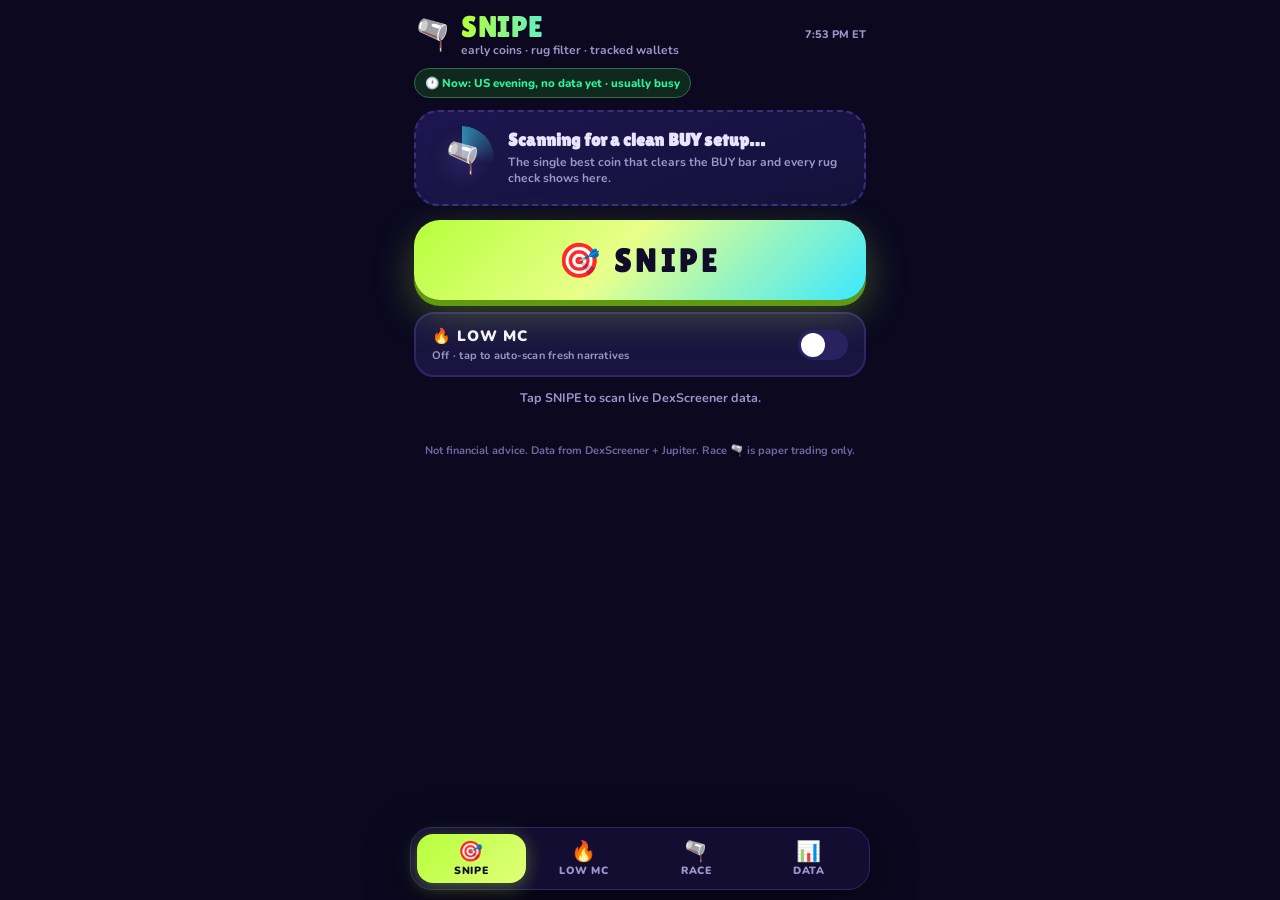
==== commit c40ecdd8: "Snipe v6: new scoring, rug filter, BUY panel, time of day, wallets, new UI" ====
--- a/snipe/index.html
+++ b/snipe/index.html
@@ -3,404 +3,263 @@
 <head>
   <meta charset="UTF-8" />
   <meta name="viewport" content="width=device-width, initial-scale=1, viewport-fit=cover" />
-  <meta name="theme-color" content="#07070a" />
+  <meta name="theme-color" content="#0b0820" />
   <meta name="apple-mobile-web-app-capable" content="yes" />
   <meta name="apple-mobile-web-app-status-bar-style" content="black-translucent" />
-  <meta name="description" content="Pocket Solana coin sniper. Live DexScreener stats, open picks in fomo." />
-  <title>SNIPE</title>
-  <link rel="icon" href="data:," />
+  <meta name="description" content="Pocket Solana coin sniper. Live DexScreener + Jupiter stats, rug filter, tracked wallets, open picks in fomo." />
+  <title>SNIPE 🫗</title>
+  <link rel="icon" href="data:image/svg+xml,<svg xmlns='http://www.w3.org/2000/svg' viewBox='0 0 100 100'><text y='.9em' font-size='90'>🎯</text></svg>" />
+  <link rel="preconnect" href="https://fonts.googleapis.com" /><link rel="preconnect" href="https://fonts.gstatic.com" crossorigin />
+  <link href="https://fonts.googleapis.com/css2?family=Lilita+One&family=Nunito:wght@600;800;900&display=swap" rel="stylesheet" />
   <style>
     :root {
-      --bg: #07070a;
-      --card: #12131a;
-      --card-border: #232433;
-      --text: #f4f4f7;
-      --muted: #8b8b9c;
-      --lime: #c8ff3d;
-      --lime-dim: #9ad41f;
-      --red: #ff5a6a;
-      --green: #3ee08f;
-      --blue: #7aa2ff;
-      --chip: #1b1c26;
-      --orange: #ffb070;
+      --bg: #0b0820; --bg2: #150f33; --card: #1a1440; --card2: #221a52; --card-border: #2f2668; --text: #f6f3ff; --muted: #9d95c9;
+      --lime: #b6ff3b; --lime-dim: #8fd61f; --pink: #ff4fa3; --cyan: #3be8ff; --yellow: #ffd23b; --orange: #ff9a3b; --red: #ff4d6d; --green: #2bf59a; --blue: #7c8cff; --chip: #2a2160;
+      --display: "Lilita One", "Arial Rounded MT Bold", system-ui, sans-serif;
     }
     * { box-sizing: border-box; margin: 0; padding: 0; }
-    html, body {
-      background: var(--bg);
-      color: var(--text);
-      font-family: -apple-system, BlinkMacSystemFont, "Segoe UI", system-ui, sans-serif;
-      min-height: 100%;
-      -webkit-tap-highlight-color: transparent;
-    }
-    body {
-      padding: calc(16px + env(safe-area-inset-top)) 16px calc(20px + env(safe-area-inset-bottom));
-      max-width: 480px;
-      margin: 0 auto;
-    }
-    header { text-align: center; margin-bottom: 18px; }
-    .eyebrow {
-      font-size: 11px;
-      letter-spacing: 0.18em;
-      text-transform: uppercase;
-      color: var(--muted);
-      font-weight: 600;
-    }
-    h1 {
-      font-size: 28px;
-      font-weight: 800;
-      letter-spacing: -0.04em;
-      margin-top: 4px;
-    }
-    h1 span { color: var(--lime); }
-    .sub {
-      color: var(--muted);
-      font-size: 13px;
-      margin-top: 4px;
-    }
-    #snipe {
-      display: block;
-      width: 100%;
-      border: 0;
-      border-radius: 22px;
-      background: var(--lime);
-      color: #0a0b08;
-      font-size: 28px;
-      font-weight: 900;
-      letter-spacing: 0.12em;
-      padding: 22px 16px;
-      cursor: pointer;
-      box-shadow: 0 0 0 1px #eaff9a inset, 0 10px 40px rgba(200, 255, 61, 0.18);
-      transition: transform 0.12s ease, filter 0.12s ease, background 0.12s ease;
-    }
-    #snipe:active { transform: scale(0.98); }
-    #snipe.busy {
-      background: #2a2b22;
-      color: var(--lime);
-      box-shadow: none;
-      letter-spacing: 0.2em;
-    }
+    html, body { background: var(--bg); color: var(--text); font-family: Nunito, -apple-system, BlinkMacSystemFont, "Segoe UI", system-ui, sans-serif; min-height: 100%; -webkit-tap-highlight-color: transparent; }
+    body { padding: calc(12px + env(safe-area-inset-top)) 14px calc(92px + env(safe-area-inset-bottom)); max-width: 480px; margin: 0 auto; overflow-x: hidden;
+      background: radial-gradient(600px 400px at 110% -10%, rgba(255,79,163,.22), transparent 60%), radial-gradient(500px 380px at -20% 10%, rgba(59,232,255,.16), transparent 60%), radial-gradient(700px 500px at 50% 120%, rgba(182,255,59,.10), transparent 60%), var(--bg); background-attachment: fixed; }
+    a { color: var(--cyan); }
+    header { display: flex; align-items: center; gap: 10px; margin-bottom: 10px; }
+    .logo { font-family: var(--display); font-size: 30px; letter-spacing: .02em; line-height: 1; background: linear-gradient(90deg, var(--lime), var(--cyan) 55%, var(--pink)); -webkit-background-clip: text; background-clip: text; color: transparent; filter: drop-shadow(0 2px 0 rgba(0,0,0,.4)); }
+    .mascot { font-size: 30px; animation: bob 2.4s ease-in-out infinite; display: inline-block; }
+    @keyframes bob { 0%,100% { transform: translateY(0) rotate(-6deg); } 50% { transform: translateY(-5px) rotate(6deg); } }
+    .hdr-right { margin-left: auto; text-align: right; font-size: 11px; color: var(--muted); font-weight: 800; line-height: 1.3; }
+    .pills { display: flex; gap: 6px; flex-wrap: wrap; margin: 0 0 12px; }
+    .pill { font-size: 11.5px; font-weight: 800; padding: 6px 10px; border-radius: 999px; background: var(--card); border: 1px solid var(--card-border); color: #ddd8ff; white-space: nowrap; }
+    .pill.good { border-color: #2d6b46; background: #10291f; color: var(--green); } .pill.weak { border-color: #6b4a2d; background: #2a1c10; color: var(--orange); }
+    .pill.whale { border-color: #2d4f6b; background: #0f2233; color: var(--cyan); }
+    /* bottom tab bar */
+    .modebar { position: fixed; left: 50%; transform: translateX(-50%); bottom: calc(10px + env(safe-area-inset-bottom)); width: min(460px, calc(100% - 20px)); z-index: 30; display: grid; grid-template-columns: repeat(4, 1fr); gap: 4px; padding: 6px; border-radius: 22px; background: rgba(21,15,51,.92); backdrop-filter: blur(12px); -webkit-backdrop-filter: blur(12px); border: 1px solid var(--card-border); box-shadow: 0 10px 40px rgba(0,0,0,.5); }
+    .modebar button { border: 0; background: transparent; color: var(--muted); border-radius: 16px; padding: 7px 2px 6px; font: 900 10.5px/1.1 Nunito, system-ui, sans-serif; letter-spacing: .06em; cursor: pointer; display: flex; flex-direction: column; align-items: center; gap: 2px; position: relative; transition: background .15s, color .15s, transform .1s; }
+    .modebar button i { font-style: normal; font-size: 20px; line-height: 1.1; }
+    .modebar button:active { transform: scale(.94); }
+    .modebar button.on { color: #120c2b; background: linear-gradient(135deg, var(--lime), #e2ff7a); box-shadow: 0 4px 18px rgba(182,255,59,.35); }
+    .modebar button.lit::after { content: ""; position: absolute; top: 6px; right: 18%; width: 8px; height: 8px; border-radius: 50%; background: var(--pink); box-shadow: 0 0 0 0 rgba(255,79,163,.7); animation: ping 1.4s infinite; }
+    @keyframes ping { 0% { box-shadow: 0 0 0 0 rgba(255,79,163,.7); } 100% { box-shadow: 0 0 0 10px rgba(255,79,163,0); } }
+    .view[hidden] { display: none !important; }
+    /* SNIPE button */
+    #snipe { position: relative; display: block; width: 100%; border: 0; border-radius: 26px; color: #120c2b; font-family: var(--display); font-size: 34px; letter-spacing: .1em; padding: 20px 16px; cursor: pointer; overflow: hidden;
+      background: linear-gradient(135deg, var(--lime) 0%, #e8ff8a 45%, var(--cyan) 100%); box-shadow: 0 6px 0 #5f9a12, 0 14px 40px rgba(182,255,59,.28); transition: transform .1s, box-shadow .1s; }
+    #snipe::before { content: "🎯"; margin-right: 10px; display: inline-block; animation: spin 6s linear infinite; }
+    #snipe::after { content: ""; position: absolute; inset: 0; background: linear-gradient(110deg, transparent 30%, rgba(255,255,255,.55) 50%, transparent 70%); transform: translateX(-100%); animation: shine 3.2s ease-in-out infinite; }
+    @keyframes shine { 0%, 60% { transform: translateX(-100%); } 100% { transform: translateX(100%); } }
+    @keyframes spin { to { transform: rotate(360deg); } }
+    #snipe:active { transform: translateY(4px); box-shadow: 0 2px 0 #5f9a12, 0 6px 20px rgba(182,255,59,.2); }
+    #snipe.busy { background: linear-gradient(135deg, #2a2160, #3a2d80); color: var(--lime); box-shadow: 0 6px 0 #150f33; }
+    #snipe.busy::before { animation-duration: .7s; }
     #snipe:disabled { cursor: wait; }
-    #lowmc {
-      display: flex;
-      width: 100%;
-      align-items: center;
-      justify-content: space-between;
-      gap: 12px;
-      margin-top: 10px;
-      background: var(--card);
-      border: 1px solid var(--card-border);
-      color: var(--text);
-      border-radius: 16px;
-      padding: 12px 16px;
-      font-weight: 800;
-      letter-spacing: 0.1em;
-      font-size: 14px;
-      cursor: pointer;
-      font-family: inherit;
-      transition: border-color 0.15s ease, background 0.15s ease, color 0.15s ease, box-shadow 0.15s ease;
-    }
-    #lowmc .lowmc-copy { text-align: left; }
-    #lowmc .lowmc-kicker {
-      display: block;
-      font-size: 10px;
-      letter-spacing: 0.08em;
-      font-weight: 600;
-      color: var(--muted);
-      text-transform: uppercase;
-      margin-top: 2px;
-    }
-    #lowmc.on {
-      border-color: var(--lime);
-      background: #14180c;
-      color: var(--lime);
-      box-shadow: 0 0 0 1px rgba(200, 255, 61, 0.2);
-    }
-    #lowmc.on .lowmc-kicker { color: #b6d56a; }
-    .switch {
-      width: 46px;
-      height: 28px;
-      border-radius: 999px;
-      background: #2a2b33;
-      position: relative;
-      flex: 0 0 46px;
-      transition: background 0.15s ease;
-    }
-    #lowmc.on .switch { background: var(--lime); }
-    .knob {
-      position: absolute;
-      top: 3px;
-      left: 3px;
-      width: 22px;
-      height: 22px;
-      border-radius: 50%;
-      background: #f4f4f7;
-      transition: transform 0.15s ease, background 0.15s ease;
-    }
-    #lowmc.on .knob { transform: translateX(18px); background: #0a0b08; }
-    #status {
-      text-align: center;
-      color: var(--muted);
-      font-size: 12px;
-      min-height: 18px;
-      margin: 12px 0 16px;
-      line-height: 1.45;
-    }
+    #lowmc { display: flex; width: 100%; align-items: center; justify-content: space-between; gap: 12px; margin-top: 12px; background: var(--card); border: 2px solid var(--card-border); color: var(--text); border-radius: 20px; padding: 12px 16px; font: 900 15px Nunito, system-ui, sans-serif; letter-spacing: .08em; cursor: pointer; transition: all .15s ease; }
+    #lowmc .lowmc-copy { text-align: left; } #lowmc .lowmc-copy::before { content: "🔥 "; }
+    #lowmc .lowmc-kicker { display: block; font-size: 11px; letter-spacing: .02em; font-weight: 700; color: var(--muted); margin-top: 2px; }
+    #lowmc.on { border-color: var(--pink); background: linear-gradient(135deg, #3a1240, #1a1440); color: #ffd1ea; box-shadow: 0 0 24px rgba(255,79,163,.25); }
+    #lowmc.on .lowmc-kicker { color: #ff9fd0; }
+    .switch { width: 50px; height: 30px; border-radius: 999px; background: #2a2160; position: relative; flex: 0 0 50px; transition: background .15s; }
+    #lowmc.on .switch { background: var(--pink); }
+    .knob { position: absolute; top: 3px; left: 3px; width: 24px; height: 24px; border-radius: 50%; background: #fff; transition: transform .2s cubic-bezier(.5,1.8,.5,1); }
+    #lowmc.on .knob { transform: translateX(20px); }
+    #status { text-align: center; color: var(--muted); font-size: 12.5px; font-weight: 700; min-height: 18px; margin: 12px 0 14px; line-height: 1.45; }
     #status.err { color: var(--red); }
-    .pulse {
-      display: inline-block;
-      width: 7px;
-      height: 7px;
-      border-radius: 50%;
-      background: var(--lime);
-      margin-right: 6px;
-      vertical-align: middle;
-      animation: pulse 1.2s ease-in-out infinite;
-    }
-    @keyframes pulse {
-      0%, 100% { opacity: 1; }
-      50% { opacity: 0.3; }
-    }
+    .pulse { display: inline-block; width: 8px; height: 8px; border-radius: 50%; background: var(--lime); margin-right: 6px; vertical-align: middle; animation: pulse 1.2s ease-in-out infinite; }
+    @keyframes pulse { 0%, 100% { opacity: 1; transform: scale(1); } 50% { opacity: .35; transform: scale(.7); } }
+    /* coin avatars */
+    .av { position: relative; flex: 0 0 auto; width: 46px; height: 46px; border-radius: 14px; overflow: hidden; display: grid; place-items: center; font-family: var(--display); font-size: 20px; color: #fff; text-shadow: 0 1px 0 rgba(0,0,0,.35); box-shadow: 0 0 0 2px rgba(255,255,255,.08); }
+    .av img { position: absolute; inset: 0; width: 100%; height: 100%; object-fit: cover; background: transparent; }
+    .av.sm { width: 34px; height: 34px; border-radius: 11px; font-size: 15px; }
+    .av.xs { width: 22px; height: 22px; border-radius: 7px; font-size: 11px; vertical-align: middle; display: inline-grid; margin-right: 6px; }
+    /* pick cards */
     #picks { display: flex; flex-direction: column; gap: 12px; }
-    .card {
-      background: var(--card);
-      border: 1px solid var(--card-border);
-      border-radius: 18px;
-      padding: 14px 14px 12px;
-    }
-    .card.new-hit {
-      border-color: var(--lime);
-      box-shadow: 0 0 0 1px rgba(200, 255, 61, 0.28), 0 8px 28px rgba(200, 255, 61, 0.08);
-    }
-    .card-top {
-      display: flex;
-      align-items: flex-start;
-      gap: 10px;
-    }
-    .rank {
-      flex: 0 0 28px;
-      height: 28px;
-      border-radius: 8px;
-      background: var(--chip);
-      color: var(--lime);
-      font-size: 12px;
-      font-weight: 800;
-      display: grid;
-      place-items: center;
-    }
+    .card { position: relative; background: linear-gradient(160deg, var(--card2), var(--card)); border: 2px solid var(--card-border); border-radius: 22px; padding: 13px 13px 12px; box-shadow: 0 8px 24px rgba(0,0,0,.25); animation: pop .35s cubic-bezier(.3,1.6,.5,1) both; }
+    .card:nth-child(2) { animation-delay: .04s; } .card:nth-child(3) { animation-delay: .08s; } .card:nth-child(4) { animation-delay: .12s; } .card:nth-child(n+5) { animation-delay: .16s; }
+    @keyframes pop { from { opacity: 0; transform: translateY(14px) scale(.96); } to { opacity: 1; transform: none; } }
+    .card.new-hit { border-color: var(--lime); animation: pop .35s cubic-bezier(.3,1.6,.5,1) both, glow 1.6s ease-in-out 3; }
+    @keyframes glow { 0%,100% { box-shadow: 0 0 0 0 rgba(182,255,59,0), 0 8px 24px rgba(0,0,0,.25); } 50% { box-shadow: 0 0 0 6px rgba(182,255,59,.25), 0 0 40px rgba(182,255,59,.35); } }
+    .card.whale { border-color: #2a7fa0; }
+    .card-top { display: flex; align-items: center; gap: 11px; }
+    .rank { position: absolute; top: -9px; left: -7px; min-width: 26px; height: 26px; padding: 0 6px; border-radius: 10px; background: var(--yellow); color: #2a1a00; font: 900 13px/26px Nunito, sans-serif; text-align: center; box-shadow: 0 3px 0 #b8901a; transform: rotate(-8deg); z-index: 2; }
     .ident { flex: 1; min-width: 0; }
-    .name-row {
-      display: flex;
-      align-items: baseline;
-      gap: 6px;
-      flex-wrap: wrap;
-    }
-    .name { font-weight: 800; font-size: 16px; line-height: 1.2; }
-    .sym { color: var(--muted); font-size: 13px; font-weight: 600; }
-    .narrative {
-      margin-top: 4px;
-      font-size: 12px;
-      color: #b4b4c2;
-      line-height: 1.4;
-    }
-    .chips {
-      display: flex;
-      flex-wrap: wrap;
-      gap: 4px;
-      margin-top: 7px;
-    }
-    .tag {
-      font-size: 9px;
-      font-weight: 800;
-      letter-spacing: 0.06em;
-      text-transform: uppercase;
-      padding: 3px 7px;
-      border-radius: 999px;
-      background: var(--chip);
-      color: #c5c5d4;
-    }
-    .tag.bonding { background: #2a1a10; color: var(--orange); }
-    .tag.fresh { background: #10261c; color: var(--green); }
-    .tag.narrative { background: #1a2240; color: var(--blue); }
-    .tag.new { background: #1c2610; color: var(--lime); }
-    .score {
-      margin-left: auto;
-      background: #1c2610;
-      color: var(--lime);
-      border: 1px solid #314416;
-      border-radius: 999px;
-      padding: 4px 9px;
-      font-size: 12px;
-      font-weight: 800;
-      white-space: nowrap;
-    }
-    .stats {
-      display: grid;
-      grid-template-columns: 1fr 1fr 1fr;
-      gap: 8px 6px;
-      margin: 12px 0 10px;
-    }
-    .stat {
-      background: var(--chip);
-      border-radius: 10px;
-      padding: 7px 8px;
-    }
-    .stat .k {
-      display: block;
-      font-size: 10px;
-      color: var(--muted);
-      text-transform: uppercase;
-      letter-spacing: 0.06em;
-      font-weight: 600;
-    }
-    .stat .v {
-      display: block;
-      margin-top: 2px;
-      font-size: 13px;
-      font-weight: 700;
-      font-variant-numeric: tabular-nums;
-    }
-    .pos { color: var(--green); }
-    .neg { color: var(--red); }
+    .name-row { display: flex; align-items: baseline; gap: 6px; flex-wrap: wrap; }
+    .name { font-family: var(--display); font-size: 19px; line-height: 1.1; letter-spacing: .01em; word-break: break-word; }
+    .sym { color: var(--muted); font-size: 13px; font-weight: 800; }
+    .narrative { margin-top: 3px; font-size: 12.5px; color: #c9c2ef; line-height: 1.35; font-weight: 600; }
+    .chips { display: flex; flex-wrap: wrap; gap: 5px; margin-top: 9px; }
+    .tag { font-size: 10px; font-weight: 900; letter-spacing: .05em; text-transform: uppercase; padding: 4px 8px; border-radius: 999px; background: var(--chip); color: #d6d0ff; }
+    .tag.bonding { background: #3a2410; color: var(--orange); } .tag.fresh { background: #0f2e22; color: var(--green); } .tag.narrative { background: #1d2160; color: #b3bcff; }
+    .tag.new { background: var(--lime); color: #120c2b; animation: wiggle .5s ease-in-out 4; } .tag.whale { background: #0f2a3a; color: var(--cyan); } .tag.warn { background: #3a2a10; color: var(--yellow); }
+    .tag.rug { background: #3d0f1c; color: #ff8fa5; }
+    @keyframes wiggle { 0%,100% { transform: rotate(0); } 25% { transform: rotate(-6deg) scale(1.08); } 75% { transform: rotate(6deg) scale(1.08); } }
+    .score { flex: 0 0 auto; text-align: center; min-width: 52px; }
+    .score b { display: block; font-family: var(--display); font-size: 26px; line-height: 1; color: var(--lime); }
+    .score small { font-size: 9px; font-weight: 900; color: var(--muted); letter-spacing: .1em; }
+    .sig { margin-top: 10px; display: flex; align-items: center; gap: 8px; }
+    .sig .lbl { font: 900 12px Nunito, sans-serif; letter-spacing: .08em; padding: 4px 10px; border-radius: 10px; min-width: 64px; text-align: center; }
+    .sig .meter { flex: 1; height: 10px; border-radius: 99px; background: #120c2b; overflow: hidden; box-shadow: inset 0 1px 2px rgba(0,0,0,.5); }
+    .sig .meter i { display: block; height: 100%; border-radius: 99px; transition: width .6s cubic-bezier(.3,1.4,.5,1); }
+    .sig.good .lbl { background: var(--lime); color: #120c2b; animation: wiggle .6s ease-in-out 2; } .sig.good .meter i { background: linear-gradient(90deg, #5f9a12, var(--lime)); }
+    .sig.mid .lbl { background: #3a3010; color: var(--yellow); } .sig.mid .meter i { background: linear-gradient(90deg, #8a6a10, var(--yellow)); }
+    .sig.meh .lbl { background: var(--chip); color: var(--muted); } .sig.meh .meter i { background: #4a4290; }
+    .sig.bad .lbl { background: #3d0f1c; color: #ff8fa5; } .sig.bad .meter i { background: var(--red); }
+    .why { margin-top: 6px; font-size: 11px; color: var(--muted); font-weight: 700; line-height: 1.4; }
+    .stats { display: grid; grid-template-columns: 1fr 1fr 1fr; gap: 6px; margin: 10px 0; }
+    .stat { background: rgba(18,12,43,.55); border-radius: 12px; padding: 7px 8px; }
+    .stat .k { display: block; font-size: 9.5px; color: var(--muted); text-transform: uppercase; letter-spacing: .07em; font-weight: 800; }
+    .stat .v { display: block; margin-top: 2px; font-size: 13.5px; font-weight: 900; font-variant-numeric: tabular-nums; }
+    .pos { color: var(--green); } .neg { color: var(--red); }
     .actions { display: flex; gap: 6px; }
-    .actions button, .actions a {
-      flex: 1;
-      text-align: center;
-      text-decoration: none;
-      border: 0;
-      border-radius: 11px;
-      padding: 9px 6px;
-      font-size: 11px;
-      font-weight: 700;
-      color: var(--text);
-      background: #1e1f2a;
-      cursor: pointer;
-      font-family: inherit;
-    }
-    .actions a.fomo { background: var(--lime); color: #0a0b08; }
-    .actions a.dex { background: #1a2744; color: #c7d6ff; }
-    footer {
-      margin-top: 22px;
-      text-align: center;
-      color: #6c6c7a;
-      font-size: 11px;
-      line-height: 1.4;
-    }
-    .toast {
-      position: fixed;
-      left: 50%;
-      bottom: calc(24px + env(safe-area-inset-bottom));
-      transform: translateX(-50%) translateY(16px);
-      background: #ecffb0;
-      color: #111;
-      font-size: 12px;
-      font-weight: 700;
-      padding: 8px 14px;
-      border-radius: 999px;
-      opacity: 0;
-      pointer-events: none;
-      transition: opacity 0.2s ease, transform 0.2s ease;
-      z-index: 20;
-    }
+    .actions button, .actions a { flex: 1; text-align: center; text-decoration: none; border: 0; border-radius: 14px; padding: 11px 6px; font: 900 12px Nunito, sans-serif; color: var(--text); background: var(--chip); cursor: pointer; transition: transform .1s; }
+    .actions :active { transform: scale(.95); }
+    .actions a.fomo { background: linear-gradient(135deg, var(--lime), #e2ff7a); color: #120c2b; box-shadow: 0 3px 0 #5f9a12; flex: 1.4; }
+    .actions a.dex { background: #1d2a5a; color: #c7d6ff; }
+    .rugbox { margin-top: 14px; } .rugbox summary { cursor: pointer; font-weight: 900; color: #ff8fa5; font-size: 13px; padding: 10px 12px; background: #2a0f1c; border: 1px solid #5a1f33; border-radius: 14px; list-style: none; }
+    .rugrow { display: flex; gap: 10px; align-items: center; padding: 9px 4px; border-bottom: 1px solid #2a2160; font-size: 12px; }
+    .rugrow b { font-size: 13px; } .rugrow .sub { color: #ff9fb3; }
+    footer { margin-top: 22px; text-align: center; color: #6f68a0; font-size: 11px; line-height: 1.4; font-weight: 700; }
+    .toast { position: fixed; left: 50%; bottom: calc(96px + env(safe-area-inset-bottom)); transform: translateX(-50%) translateY(16px); background: var(--lime); color: #120c2b; font-size: 13px; font-weight: 900; padding: 9px 16px; border-radius: 999px; opacity: 0; pointer-events: none; transition: opacity .2s, transform .2s cubic-bezier(.3,1.6,.5,1); z-index: 40; }
     .toast.show { opacity: 1; transform: translateX(-50%) translateY(0); }
-    /* ---- mode bar + race/data views ---- */
-    .modebar { display: grid; grid-template-columns: repeat(4, 1fr); gap: 6px; margin-bottom: 14px; position: sticky; top: env(safe-area-inset-top); z-index: 10; background: var(--bg); padding: 6px 0; }
-    .modebar button { border: 1px solid var(--card-border); background: var(--card); color: var(--muted); border-radius: 12px; padding: 10px 4px; font-size: 12px; font-weight: 800; letter-spacing: 0.06em; cursor: pointer; }
-    .modebar button.on { color: #0a0b08; background: var(--lime); border-color: var(--lime); }
-    .modebar button.lit { color: var(--lime); border-color: var(--lime-dim); }
-    .view[hidden] { display: none !important; }
-    .panel { background: var(--card); border: 1px solid var(--card-border); border-radius: 16px; padding: 14px; margin-bottom: 12px; }
-    .panel h2 { font-size: 14px; letter-spacing: 0.08em; text-transform: uppercase; color: var(--muted); margin-bottom: 10px; }
-    .empty { color: var(--muted); font-size: 14px; text-align: center; padding: 10px 0; }
-    .track { position: relative; height: 104px; margin: 26px 8px 6px; }
-    .lane { position: absolute; left: 0; right: 0; height: 36px; border-bottom: 2px dashed #2b2d3d; }
-    .lane.l1 { top: 0; } .lane.l2 { top: 60px; }
-    .finish { position: absolute; right: 0; top: 0; bottom: 0; width: 6px; background: repeating-linear-gradient(0deg, #fff 0 6px, #000 6px 12px); border-radius: 2px; }
-    .runner { position: absolute; font-size: 28px; transform: translateX(-50%); transition: left 1s ease; line-height: 36px; }
-    .runner small { position: absolute; top: -20px; font-weight: 700; left: 50%; transform: translateX(-50%); font-size: 10px; color: var(--muted); white-space: nowrap; }
+    /* panels */
+    .engine-line { font-size: 12px; margin: 4px 0 6px; color: var(--muted); font-weight: 700; } .engine-line.ok { color: var(--lime); } .engine-line.warn { color: var(--orange); }
+    .panel { background: linear-gradient(160deg, var(--card2), var(--card)); border: 2px solid var(--card-border); border-radius: 22px; padding: 14px; margin-bottom: 12px; }
+    .panel h2 { font-family: var(--display); font-weight: 400; font-size: 18px; letter-spacing: .02em; color: #e9e4ff; margin-bottom: 10px; }
+    .empty { color: var(--muted); font-size: 13.5px; text-align: center; padding: 10px 0; font-weight: 700; }
+    .sub { color: var(--muted); font-size: 12px; font-weight: 700; }
+    /* race track */
+    .track { position: relative; height: 132px; margin: 8px 0 10px; border-radius: 18px; overflow: hidden; background: linear-gradient(180deg, #2a2160 0 49%, #120c2b 49% 51%, #2a2160 51% 100%); box-shadow: inset 0 0 0 3px #3a2d80; }
+    .track::before { content: ""; position: absolute; inset: 0; background: repeating-linear-gradient(90deg, transparent 0 22px, rgba(255,255,255,.08) 22px 34px); background-size: 34px 100%; animation: road 0.9s linear infinite; }
+    .track.paused::before { animation: none; }
+    @keyframes road { to { background-position: -34px 0; } }
+    .lane { position: absolute; left: 0; right: 0; height: 50%; } .lane.l1 { top: 0; } .lane.l2 { top: 50%; }
+    .lane span { position: absolute; left: 8px; top: 6px; font-size: 9px; font-weight: 900; letter-spacing: .12em; color: rgba(255,255,255,.35); }
+    .finish { position: absolute; right: 0; top: 0; bottom: 0; width: 14px; background: conic-gradient(#fff 25%, #111 0 50%, #fff 0 75%, #111 0) 0 0 / 14px 14px; }
+    .finish::after { content: "🏁"; position: absolute; right: 14px; top: 50%; transform: translateY(-50%); font-size: 18px; }
+    .runner { position: absolute; transform: translateX(-50%); transition: left 1.2s cubic-bezier(.3,1.3,.5,1); line-height: 1; text-align: center; z-index: 2; }
+    .runner .car { font-size: 34px; display: inline-block; animation: vroom .5s ease-in-out infinite alternate; filter: drop-shadow(0 4px 0 rgba(0,0,0,.4)); }
+    #run-bot { top: 14px; } #run-me { top: calc(50% + 14px); }
+    @keyframes vroom { from { transform: translateY(0) rotate(-3deg); } to { transform: translateY(-3px) rotate(3deg); } }
+    .runner small { position: absolute; top: -2px; left: 100%; margin-left: 2px; font: 900 11px Nunito, sans-serif; padding: 2px 6px; border-radius: 8px; background: rgba(0,0,0,.55); white-space: nowrap; color: #fff; }
+    #run-bot small { color: var(--lime); } #run-me small { color: var(--cyan); }
     .scorebox { display: grid; grid-template-columns: 1fr 1fr; gap: 10px; }
-    .scorebox div { background: var(--chip); border-radius: 12px; padding: 10px; text-align: center; }
-    .scorebox b { display: block; font-size: 22px; margin-top: 2px; }
-    .timer { text-align: center; font-size: 30px; font-weight: 900; letter-spacing: 0.05em; font-variant-numeric: tabular-nums; }
-    .timer small { display: block; font-size: 11px; color: var(--muted); font-weight: 600; letter-spacing: 0.1em; }
-    .pos { border-top: 1px solid var(--card-border); padding: 10px 0; font-size: 13px; }
-    .pos:first-of-type { border-top: 0; }
-    .pos-head { display: flex; justify-content: space-between; gap: 8px; }
-    .pos details { margin-top: 6px; color: #cfd0dc; }
-    .pos summary { color: var(--lime); cursor: pointer; font-size: 12px; font-weight: 700; }
-    .pos details p { margin-top: 6px; line-height: 1.45; white-space: pre-wrap; }
-    .pos a { color: var(--blue); }
+    .scorebox > div { background: rgba(18,12,43,.55); border-radius: 16px; padding: 10px; text-align: center; font-weight: 900; }
+    .scorebox b { display: block; font-family: var(--display); font-weight: 400; font-size: 26px; margin-top: 2px; font-variant-numeric: tabular-nums; }
+    .scorebox .sub { display: block; min-height: 16px; }
+    .timer { text-align: center; font-family: var(--display); font-size: 40px; letter-spacing: .04em; font-variant-numeric: tabular-nums; color: var(--yellow); text-shadow: 0 3px 0 #8a6a10; }
+    .timer small { display: block; font: 900 11px Nunito, sans-serif; color: var(--muted); letter-spacing: .14em; text-shadow: none; }
     .up { color: var(--green); } .down { color: var(--red); }
-    .form label { display: block; font-size: 12px; color: var(--muted); margin: 8px 0 4px; }
-    .form input { width: 100%; background: var(--chip); border: 1px solid var(--card-border); color: var(--text); border-radius: 10px; padding: 11px; font-size: 16px; }
-    .form .row { display: grid; grid-template-columns: 1fr 1fr 1fr; gap: 8px; }
-    .msg { margin-top: 10px; background: #0d0e13; border: 1px dashed var(--lime-dim); border-radius: 10px; padding: 10px; font-family: ui-monospace, monospace; font-size: 13px; color: var(--lime); word-break: break-word; }
-    .btn2 { margin-top: 10px; width: 100%; border: 0; border-radius: 12px; background: var(--lime); color: #0a0b08; font-weight: 900; padding: 12px; font-size: 14px; letter-spacing: 0.06em; cursor: pointer; }
-    .big { font-size: 40px; font-weight: 900; text-align: center; }
-    .big small { display: block; font-size: 12px; color: var(--muted); font-weight: 600; }
-    table.stats { width: 100%; border-collapse: collapse; font-size: 12px; }
-    table.stats td, table.stats th { padding: 6px 4px; border-top: 1px solid var(--card-border); text-align: right; }
+    .form label { display: block; font-size: 12px; color: var(--muted); margin: 8px 0 4px; font-weight: 800; }
+    .form input { width: 100%; background: #120c2b; border: 2px solid var(--card-border); color: var(--text); border-radius: 14px; padding: 12px; font: 800 16px Nunito, sans-serif; }
+    .form input:focus { outline: none; border-color: var(--lime); }
+    .form .row { display: grid; grid-template-columns: 1fr 1fr 1.25fr; gap: 8px; align-items: end; }
+    .big { font-family: var(--display); font-size: 48px; text-align: center; color: var(--lime); }
+    .big small { display: block; font: 800 12px Nunito, sans-serif; color: var(--muted); }
+    table.stats { display: table; margin: 0; width: 100%; border-collapse: collapse; font-size: 12px; font-weight: 700; }
+    table.stats td, table.stats th { padding: 7px 4px; border-top: 1px solid var(--card-border); text-align: right; }
     table.stats td:first-child, table.stats th:first-child { text-align: left; }
-    table.stats th { color: var(--muted); font-weight: 600; border-top: 0; }
+    table.stats th { color: var(--muted); font-weight: 800; border-top: 0; }
     table.stats td:not(:first-child), table.stats th { white-space: nowrap; }
     table.stats td:first-child { width: 48%; }
-    .winner { text-align: center; font-size: 20px; font-weight: 900; padding: 8px; color: var(--lime); }
-    .spark { width: 100%; height: 60px; display: block; }
+    .winner { text-align: center; font-family: var(--display); font-size: 26px; padding: 8px; color: var(--lime); animation: wiggle .6s ease-in-out 3; }
+    .spark { width: 100%; height: 64px; display: block; margin-top: 8px; }
     .center { text-align: center; }
-    .form .row { align-items: end; }
-    .dur { display: flex; align-items: center; gap: 3px; }
-    .dur input { padding: 11px 6px; text-align: center; }
-    .dur span { color: var(--muted); font-size: 12px; }
-    .err-line { color: var(--red); font-size: 12px; min-height: 16px; margin-top: 6px; }
-    .btn-start { margin-top: 6px; width: 100%; border: 0; border-radius: 18px; background: var(--lime); color: #0a0b08; font-weight: 900; padding: 18px; font-size: 22px; letter-spacing: 0.12em; cursor: pointer; box-shadow: 0 10px 40px rgba(200,255,61,0.18); font-family: inherit; }
-    .btn-start:active { transform: scale(0.98); }
-    .btn-stop { width: 100%; border: 1px solid #5a2630; border-radius: 14px; background: #1d0f13; color: var(--red); font-weight: 900; padding: 14px; font-size: 15px; letter-spacing: 0.1em; cursor: pointer; font-family: inherit; }
-    .scorebox b { font-variant-numeric: tabular-nums; }
-    .scorebox .sub { display: block; min-height: 16px; }
-    .legend { font-size: 11px; margin-top: 2px; }
-    .lg-bot { color: var(--lime); } .lg-me { color: var(--blue); }
-    .me-row { margin-top: 10px; border-top: 1px solid var(--card-border); padding-top: 10px; }
-    .me-row label { display: block; font-size: 12px; color: var(--muted); margin-bottom: 4px; }
+    .dur { display: flex; align-items: center; gap: 3px; } .dur input { padding: 12px 4px; text-align: center; } .dur span { color: var(--muted); font-size: 12px; font-weight: 800; }
+    .err-line { color: var(--red); font-size: 12px; min-height: 16px; margin-top: 6px; font-weight: 800; }
+    .btn-start { margin-top: 8px; width: 100%; border: 0; border-radius: 22px; background: linear-gradient(135deg, var(--pink), #ff8a3b); color: #fff; font-family: var(--display); padding: 18px; font-size: 26px; letter-spacing: .08em; cursor: pointer; box-shadow: 0 6px 0 #a3245f, 0 14px 40px rgba(255,79,163,.3); text-shadow: 0 2px 0 rgba(0,0,0,.25); }
+    .btn-start:active { transform: translateY(4px); box-shadow: 0 2px 0 #a3245f; }
+    .btn-start:disabled { opacity: .6; }
+    .btn-stop { width: 100%; border: 2px solid #5a1f33; border-radius: 18px; background: #2a0f1c; color: var(--red); font: 900 15px Nunito, sans-serif; padding: 14px; letter-spacing: .1em; cursor: pointer; }
+    .legend { font-size: 11px; margin-top: 2px; } .lg-bot { color: var(--lime); } .lg-me { color: var(--cyan); }
+    .me-row { margin-top: 12px; border-top: 1px solid var(--card-border); padding-top: 10px; }
+    .me-row label { display: block; font-size: 12px; color: var(--muted); margin-bottom: 4px; font-weight: 800; }
     .me-inputs { display: flex; gap: 8px; }
-    .me-inputs input { flex: 1; min-width: 0; background: var(--chip); border: 1px solid var(--card-border); color: var(--text); border-radius: 10px; padding: 11px; font-size: 16px; }
-    .me-inputs button { border: 0; border-radius: 10px; background: var(--blue); color: #08101f; font-weight: 900; padding: 0 16px; letter-spacing: 0.06em; cursor: pointer; font-family: inherit; }
+    .me-inputs input { flex: 1; min-width: 0; background: #120c2b; border: 2px solid var(--card-border); color: var(--text); border-radius: 14px; padding: 11px; font: 800 16px Nunito, sans-serif; }
+    .me-inputs button { border: 0; border-radius: 14px; background: var(--cyan); color: #08202a; font: 900 13px Nunito, sans-serif; padding: 0 16px; letter-spacing: .06em; cursor: pointer; }
     #me-note { margin-top: 6px; min-height: 16px; }
-    .feed-status { font-size: 13px; color: #d7d8e2; min-height: 20px; }
-    .feed-status.err { color: var(--orange); }
-    .gap-note { margin-top: 8px; font-size: 12px; color: var(--orange); background: #21170e; border-radius: 10px; padding: 8px 10px; line-height: 1.4; }
-    .feed { list-style: none; margin-top: 8px; max-height: 190px; overflow-y: auto; font-size: 12px; color: #b9bac8; }
-    .feed li { padding: 5px 0; border-top: 1px solid #1c1d27; line-height: 1.35; }
+    .feed-status { font-size: 13px; color: #e2ddff; min-height: 20px; font-weight: 800; } .feed-status.err { color: var(--orange); }
+    .gap-note { margin-top: 8px; font-size: 12px; color: var(--orange); background: #2a1c10; border-radius: 12px; padding: 8px 10px; line-height: 1.4; font-weight: 700; }
+    .feed { list-style: none; margin-top: 8px; max-height: 240px; overflow-y: auto; font-size: 12.5px; color: #c9c2ef; font-weight: 700; }
+    .feed li { padding: 7px 0; border-top: 1px solid #2a2160; line-height: 1.35; display: flex; align-items: center; gap: 0; animation: slidein .3s ease both; }
     .feed li:first-child { border-top: 0; }
-    .feed li time { color: var(--muted); margin-right: 6px; font-variant-numeric: tabular-nums; }
-    .feed li.buy { color: var(--lime); } .feed li.sell-up { color: var(--green); } .feed li.sell-down { color: var(--red); }
-    .trade { border-top: 1px solid var(--card-border); padding: 10px 0; font-size: 13px; }
+    @keyframes slidein { from { opacity: 0; transform: translateX(-10px); } to { opacity: 1; transform: none; } }
+    .feed li time { color: var(--muted); margin-right: 6px; font-variant-numeric: tabular-nums; flex: 0 0 auto; font-size: 11px; }
+    .feed li.buy { color: var(--lime); } .feed li.sell-up { color: var(--green); } .feed li.sell-down { color: var(--red); } .feed li.warn { color: var(--orange); } .feed li.rug { color: #ff8fa5; }
+    .trade { border-top: 1px solid var(--card-border); padding: 11px 0; font-size: 13px; display: flex; gap: 10px; align-items: flex-start; }
     .trade:first-child { border-top: 0; padding-top: 2px; }
+    .trade .tb { flex: 1; min-width: 0; }
     .trade-head { display: flex; justify-content: space-between; gap: 8px; align-items: baseline; }
-    .trade-head b { font-size: 15px; }
-    .trade-head .pnl { font-weight: 800; font-variant-numeric: tabular-nums; }
+    .trade-head b { font-family: var(--display); font-weight: 400; font-size: 17px; }
+    .trade-head .pnl { font-weight: 900; font-variant-numeric: tabular-nums; }
     .trade .sub { margin-top: 3px; }
-    .trade details { margin-top: 6px; color: #cfd0dc; }
-    .trade summary { color: var(--lime); cursor: pointer; font-size: 12px; font-weight: 700; }
-    .trade details p { margin-top: 6px; line-height: 1.45; white-space: pre-wrap; font-size: 12px; }
-    .trade a { color: var(--blue); }
-    .bar { height: 4px; background: #1d1e28; border-radius: 4px; margin-top: 6px; overflow: hidden; position: relative; }
-    .bar i { position: absolute; top: 0; bottom: 0; left: 0; width: 0; transition: width .6s ease, background .3s; }
+    .trade details { margin-top: 6px; color: #d8d2ff; }
+    .trade summary { color: var(--lime); cursor: pointer; font-size: 12px; font-weight: 900; }
+    .trade details p { margin-top: 6px; line-height: 1.45; white-space: pre-wrap; font-size: 12px; font-weight: 600; }
+    .trade.flash-up { animation: flashUp 1.2s ease 2; } .trade.flash-down { animation: shake .5s ease 2; }
+    @keyframes flashUp { 0%,100% { background: transparent; } 50% { background: rgba(43,245,154,.18); } }
+    .bar { height: 8px; background: #120c2b; border-radius: 8px; margin-top: 7px; overflow: hidden; position: relative; }
+    .bar i { position: absolute; top: 0; bottom: 0; left: 0; width: 0; border-radius: 8px; transition: width .6s ease, background .3s; }
+    .bar::after { content: ""; position: absolute; left: 23%; top: 0; bottom: 0; width: 2px; background: rgba(255,255,255,.3); }
+    .skip-rug b::after { content: " 🚫"; } .skip-rug .t-reason { color: #ff8fa5; }
+    /* FX */
+    #fx { position: fixed; inset: 0; pointer-events: none; z-index: 50; overflow: hidden; }
+    .confetti { position: absolute; top: -20px; width: 10px; height: 14px; border-radius: 2px; animation: fall 1.8s cubic-bezier(.2,.6,.4,1) forwards; }
+    @keyframes fall { to { transform: translateY(110vh) rotate(720deg); opacity: .9; } }
+    .flash { position: fixed; inset: 0; pointer-events: none; z-index: 49; animation: flash .7s ease forwards; }
+    @keyframes flash { from { opacity: .55; } to { opacity: 0; } }
+    .shake { animation: shake .45s ease 2; }
+    @keyframes shake { 0%,100% { transform: translateX(0); } 20% { transform: translateX(-8px); } 40% { transform: translateX(8px); } 60% { transform: translateX(-5px); } 80% { transform: translateX(5px); } }
+    .bigpop { position: fixed; left: 50%; top: 38%; transform: translate(-50%, -50%); z-index: 51; pointer-events: none; font-family: var(--display); font-size: 46px; color: #fff; text-shadow: 0 4px 0 rgba(0,0,0,.4); white-space: nowrap; background: rgba(11,8,32,.78); padding: 12px 22px; border-radius: 26px; border: 2px solid rgba(255,255,255,.12); animation: bigpop 1.4s cubic-bezier(.3,1.6,.5,1) forwards; text-align: center; }
+    .bigpop small { display: block; font-size: 18px; }
+    @keyframes bigpop { 0% { opacity: 0; transform: translate(-50%, -50%) scale(.3); } 25% { opacity: 1; transform: translate(-50%, -50%) scale(1.1); } 70% { opacity: 1; transform: translate(-50%, -50%) scale(1); } 100% { opacity: 0; transform: translate(-50%, -80%) scale(.9); } }
+    @media (prefers-reduced-motion: reduce) { *, *::before, *::after { animation: none !important; transition: none !important; } }
+
+    /* ===== BUY!!! hero ===== */
+    .hero { position: relative; border-radius: 24px; margin: 4px 0 14px; overflow: hidden; }
+    .hero.idle { display: flex; align-items: center; gap: 14px; padding: 14px; background: linear-gradient(160deg, #1d1650, #15103a); border: 2px dashed #3a2d80; }
+    .idle-anim { position: relative; width: 64px; height: 64px; flex: none; border-radius: 50%; background: radial-gradient(circle, #2a2160 0%, #1a1445 70%); display: grid; place-items: center; overflow: hidden; }
+    .idle-anim .radar { position: absolute; inset: 0; border-radius: 50%; background: conic-gradient(from 0deg, rgba(59,232,255,.55), transparent 28%); animation: spin 2.4s linear infinite; }
+    .idle-anim .bob { position: relative; font-size: 30px; animation: bob 1.8s ease-in-out infinite; }
+    .idle-anim .zz { position: absolute; right: 8px; top: 6px; font: 700 12px var(--display, sans-serif); color: var(--cyan); opacity: 0; animation: zz 2.4s ease-out infinite; }
+    .idle-anim .z2 { animation-delay: 1.2s; right: 14px; }
+    .idle-txt { display: flex; flex-direction: column; gap: 4px; } .idle-txt b { font-family: var(--display); font-size: 18px; color: #e9e4ff; letter-spacing: .01em; line-height: 1.15; }
+    .hero.fire { padding: 14px 14px 12px; border: 3px solid var(--lime); background: radial-gradient(120% 80% at 0% 0%, rgba(182,255,59,.22), transparent 60%), radial-gradient(120% 90% at 100% 0%, rgba(255,79,163,.25), transparent 60%), linear-gradient(160deg, #241a63, #160f3d); box-shadow: 0 0 0 4px rgba(182,255,59,.12), 0 10px 40px rgba(182,255,59,.25); animation: heroglow 2s ease-in-out infinite; }
+    .hero.fire.new { animation: pop .45s cubic-bezier(.3,1.6,.5,1) both, heroglow 2s ease-in-out infinite; }
+    .hero-top { display: flex; gap: 14px; align-items: center; }
+    .av.xl { width: 92px; height: 92px; font-size: 40px; border-radius: 26px; box-shadow: 0 0 0 3px var(--lime), 0 8px 24px rgba(0,0,0,.4); }
+    .hero-id { min-width: 0; flex: 1; }
+    .badge-buy { display: inline-block; font-family: var(--display); font-size: 40px; line-height: 1; padding: 4px 14px 6px; border-radius: 16px; color: #120c2b; background: linear-gradient(135deg, var(--lime), #f3ff9a 50%, var(--yellow)); box-shadow: 0 5px 0 #5f9a12, 0 0 24px rgba(182,255,59,.6); transform: rotate(-4deg); animation: buybadge 1.1s ease-in-out infinite; }
+    .hero-name { font-family: var(--display); font-size: 22px; color: #fff; margin-top: 8px; white-space: nowrap; overflow: hidden; text-overflow: ellipsis; }
+    .hero-sym { font-weight: 800; color: var(--cyan); }
+    .hero-str { display: flex; align-items: center; gap: 10px; margin: 12px 0 4px; flex-wrap: wrap; } .fires { font-size: 22px; letter-spacing: 1px; } .fires .dim { filter: grayscale(1); opacity: .25; }
+    .hero-odds { background: rgba(0,0,0,.25); border-radius: 12px; padding: 8px 10px; margin: 6px 0 10px; font-size: 14px; color: #e9e4ff; } .hero-odds b { color: var(--lime); }
+    .hero-stats { grid-template-columns: repeat(3, 1fr); }
+    .thesis { margin: 10px 0 4px; padding-left: 18px; font-size: 13.5px; line-height: 1.4; color: #ddd6ff; } .thesis li { margin: 2px 0; }
+    .hero-actions a.fomo.big { flex: 1 1 100%; font-family: var(--display); font-size: 22px; padding: 14px; text-align: center; animation: buypulse 1.4s ease-in-out infinite; }
+    .hero-actions { flex-wrap: wrap; }
+    @keyframes buypulse { 0%,100% { transform: scale(1); } 50% { transform: scale(1.03); } }
+    .nfa { font-size: 11px; color: #9a90c8; margin: 8px 0 0; text-align: center; }
+    @keyframes spin { to { transform: rotate(360deg); } }
+    @keyframes bob { 0%,100% { transform: translateY(2px) rotate(-6deg); } 50% { transform: translateY(-4px) rotate(6deg); } }
+    @keyframes zz { 0% { opacity: 0; transform: translate(0,6px) scale(.7); } 30% { opacity: 1; } 100% { opacity: 0; transform: translate(6px,-14px) scale(1.2); } }
+    @keyframes buybadge { 0%,100% { transform: rotate(-4deg) scale(1); } 50% { transform: rotate(3deg) scale(1.09); } }
+    @keyframes heroglow { 0%,100% { box-shadow: 0 0 0 4px rgba(182,255,59,.12), 0 10px 40px rgba(182,255,59,.22); } 50% { box-shadow: 0 0 0 6px rgba(255,79,163,.18), 0 10px 50px rgba(255,79,163,.35); } }
   </style>
 </head>
 <body>
   <header>
-    <div class="eyebrow">Pocket sniper</div>
-    <h1>Solana <span>SNIPE</span></h1>
-    <p class="sub">Live stats · early coins · open in fomo</p>
+    <span class="mascot">🫗</span>
+    <div><div class="logo">SNIPE</div><div class="sub">early coins · rug filter · tracked wallets</div></div>
+    <div class="hdr-right" id="hdr-clock"></div>
   </header>
+  <div class="pills"><span class="pill" id="sess-pill">🕐 checking session…</span><span class="pill whale" id="whale-pill" hidden>🐋 —</span></div>
 
   <nav class="modebar" id="modebar">
-    <button type="button" data-view="snipe" class="on">SNIPE</button>
-    <button type="button" data-view="lowmc">LOW MC</button>
-    <button type="button" data-view="race">RACE 🫗</button>
-    <button type="button" data-view="data">DATA</button>
+    <button type="button" data-view="snipe" class="on"><i>🎯</i>SNIPE</button>
+    <button type="button" data-view="lowmc"><i>🔥</i>LOW MC</button>
+    <button type="button" data-view="race"><i>🫗</i>RACE</button>
+    <button type="button" data-view="data"><i>📊</i>DATA</button>
   </nav>
 
   <section class="view" id="view-snipe">
+  <div id="buy-hero" class="hero idle"><div class="idle-anim" aria-hidden="true"><span class="radar"></span><span class="bob">🫗</span></div><div class="idle-txt"><b>Scanning for a clean BUY setup…</b><span class="sub">The single best coin that clears the BUY bar and every rug check shows here.</span></div></div>
   <button id="snipe" type="button">SNIPE</button>
   <button id="lowmc" type="button" aria-pressed="false">
     <span class="lowmc-copy">
@@ -411,12 +270,14 @@
   </button>
   <p id="status">Tap SNIPE to scan live DexScreener data.</p>
   <div id="picks"></div>
+  <div id="rugs"></div>
   </section>
 
   <section class="view" id="view-race" hidden>
     <div class="panel form" id="race-setup">
-      <h2>Race 🫗 — set it up</h2>
-      <p class="sub" style="margin-bottom:6px">You trade in fomo. 🫗 paper trades right here on this page. Whoever's further ahead at the buzzer, or first to the goal, wins.</p>
+      <h2>🏁 Race 🫗: set it up</h2>
+      <p class="sub" style="margin-bottom:6px">You trade in fomo. 🫗 paper trades on its own server. Whoever's further ahead at the buzzer, or first to the goal, wins.</p>
+      <p class="engine-line" id="r-engine">Checking 🫗's server…</p>
       <div class="row">
         <div><label for="r-budget">Budget $</label><input id="r-budget" type="number" inputmode="decimal" placeholder="18" /></div>
         <div><label for="r-goal">Goal $</label><input id="r-goal" type="number" inputmode="decimal" placeholder="40" /></div>
@@ -427,30 +288,30 @@
       <label for="r-wallet">Your fomo wallet address (optional, tracks your balance automatically)</label>
       <input id="r-wallet" type="text" autocomplete="off" autocapitalize="off" spellcheck="false" placeholder="Leave blank to type your balance yourself" />
       <p class="err-line" id="r-err"></p>
-      <button type="button" class="btn-start" id="r-start">START RACE</button>
+      <button type="button" class="btn-start" id="r-start">START RACE 🏁</button>
     </div>
 
     <div id="race-board" hidden>
-      <div class="panel">
+      <div class="panel" id="race-main">
         <div class="winner" id="rb-banner" hidden></div>
         <div class="timer" id="rb-timer"><small>TIME LEFT</small><span id="rb-clock">--:--:--</span></div>
-        <div class="track">
-          <div class="lane l1"></div><div class="lane l2"></div><div class="finish"></div>
-          <div class="runner" id="run-bot" style="top:0;left:4%">🫗<small id="run-bot-lbl">$0.00</small></div>
-          <div class="runner" id="run-me" style="top:60px;left:4%">🧍<small id="run-me-lbl">$0.00</small></div>
+        <div class="track" id="rb-track">
+          <div class="lane l1"><span>🫗 BOT</span></div><div class="lane l2"><span>YOU</span></div><div class="finish"></div>
+          <div class="runner" id="run-bot" style="left:6%"><span class="car">🫗</span><small id="run-bot-lbl">$0.00</small></div>
+          <div class="runner" id="run-me" style="left:6%"><span class="car">🏎️</span><small id="run-me-lbl">$0.00</small></div>
         </div>
         <div class="scorebox">
           <div>🫗 Bot<b id="sb-bot-pnl">+$0.00</b><span class="sub" id="sb-bot-sub">—</span></div>
-          <div>🧍 You<b id="sb-me-pnl">+$0.00</b><span class="sub" id="sb-me-sub">—</span></div>
+          <div>🏎️ You<b id="sb-me-pnl">+$0.00</b><span class="sub" id="sb-me-sub">—</span></div>
         </div>
         <p class="sub center" id="rb-meta" style="margin-top:8px">—</p>
         <svg class="spark" id="rb-spark" viewBox="0 0 300 60" preserveAspectRatio="none">
-          <line id="sp-base" x1="0" x2="300" y1="30" y2="30" stroke="#333" stroke-dasharray="4 4" />
-          <line id="sp-goal" x1="0" x2="300" y1="4" y2="4" stroke="#3a4a1a" stroke-dasharray="2 4" />
-          <path id="sp-me" d="" fill="none" stroke="#7aa2ff" stroke-width="1.6" />
-          <path id="sp-bot" d="" fill="none" stroke="#c8ff3d" stroke-width="2" />
+          <line id="sp-base" x1="0" x2="300" y1="30" y2="30" stroke="#4a4290" stroke-dasharray="4 4" />
+          <line id="sp-goal" x1="0" x2="300" y1="4" y2="4" stroke="#5f9a12" stroke-dasharray="2 4" />
+          <path id="sp-me" d="" fill="none" stroke="#3be8ff" stroke-width="1.8" />
+          <path id="sp-bot" d="" fill="none" stroke="#b6ff3b" stroke-width="2.4" />
         </svg>
-        <p class="sub center legend"><span class="lg-bot">━ 🫗</span> <span class="lg-me">━ you</span> <span>┅ start</span></p>
+        <p class="sub center legend"><span class="lg-bot">━ 🫗</span> <span class="lg-me">━ you</span> <span>┅ start / goal</span></p>
         <div class="me-row" id="me-row">
           <label for="me-bal">My balance now $</label>
           <div class="me-inputs"><input id="me-bal" type="number" inputmode="decimal" placeholder="18" /><button type="button" id="me-upd">UPDATE</button></div>
@@ -459,28 +320,31 @@
       </div>
 
       <div class="panel feed-panel">
-        <h2>Live 🫗 activity</h2>
+        <h2>📡 Live 🫗 activity</h2>
         <div class="feed-status" id="rb-status"><span class="pulse"></span>Starting…</div>
+        <p class="engine-line" id="rb-engine"></p>
         <p class="gap-note" id="rb-gap" hidden></p>
         <ul class="feed" id="rb-feed"></ul>
       </div>
 
       <div class="panel"><h2 id="h-open">🫗 Open positions (0)</h2><div id="rb-open"></div><div class="empty" id="rb-open-empty">Hunting…</div></div>
       <div class="panel"><h2 id="h-closed">🫗 Closed (0)</h2><div id="rb-closed"></div><div class="empty" id="rb-closed-empty">No closed trades yet</div></div>
-      <div class="panel"><h2>Passed on</h2><div id="rb-skipped"></div><div class="empty" id="rb-skipped-empty">Nothing yet</div></div>
+      <div class="panel"><h2>🙅 Passed on</h2><div id="rb-skipped"></div><div class="empty" id="rb-skipped-empty">Nothing yet</div></div>
 
       <button type="button" class="btn-stop" id="r-stop">STOP RACE</button>
-      <button type="button" class="btn-start" id="r-new" hidden>NEW RACE</button>
-      <p class="sub center" style="margin-top:10px">Paper trades with 4% slippage + 1% fee each way. 🫗 only trades while this page is open. If you close it, 🫗 pauses, and when you come back it reprices everything and shows the gap.</p>
+      <button type="button" class="btn-start" id="r-new" hidden>NEW RACE 🏁</button>
+      <p class="sub center" style="margin-top:10px" id="rb-foot">Paper trades with 4% slippage + 1% fee each way.</p>
     </div>
   </section>
 
   <section class="view" id="view-data" hidden>
+    <div id="intel-body"></div>
     <div id="data-body"><div class="panel"><div class="empty">Loading data…</div></div></div>
   </section>
 
   <footer>Not financial advice. Data from DexScreener + Jupiter. Race 🫗 is paper trading only.</footer>
   <div id="toast" class="toast" role="status">Copied</div>
+  <div id="fx"></div>
 
   <script>
     (function () {
@@ -525,6 +389,219 @@
       function num(v) {
         const n = Number(v);
         return Number.isFinite(n) ? n : 0;
+      }
+      // ===== v2 scoring block (generated from tracker/v2.mjs by build/v6/build.py) =====
+      // ==== Snipe scoring v2 (single source of truth: build/inject-v2.py copies this block into snipe.html) ====
+      // Input x: flat features {mcap, liq, vol5, vol1h, chg5, chg1h, buys5, sells5, buys1, sells1, ageMin, bonding, boost, website, twitter, hasDesc,
+      //   jHolders, jTop10Pct, jBotPct, jDevPct, jBundlePct, jSniperPct, jInsiderPct, jDevMints, jDevMigrations, jMintOff, jFreezeOff, wHits}
+      // Built from 272 decided tracker picks (Nov 14 2026, 1:39-7:45 PM ET). Simple thresholds on purpose (small sample, avoid overfitting).
+      const SCORE_VERSION = 2;
+      const SESSIONS = [ // ET hours [from, to), prior = how active/strong memecoin flow usually is (1 = normal)
+        { key: "asia", name: "Asia open", from: 21, to: 1, prior: 1.0 },
+        { key: "late", name: "Late night (Asia/EU gap)", from: 1, to: 5, prior: 0.7 },
+        { key: "eu", name: "EU session", from: 5, to: 9, prior: 0.8 },
+        { key: "usam", name: "US morning", from: 9, to: 13, prior: 0.9 },
+        { key: "uspm", name: "US afternoon", from: 13, to: 17, prior: 1.05 },
+        { key: "useve", name: "US evening", from: 17, to: 21, prior: 1.05 }
+      ];
+      const TOD_MIN_N = 30;
+      function etHour(t) { return Number(new Date(t).toLocaleString("en-US", { timeZone: "America/New_York", hour: "numeric", hour12: false })) % 24; }
+      function etDow(t) { return new Date(t).toLocaleString("en-US", { timeZone: "America/New_York", weekday: "short" }); }
+      function sessionOf(t) {
+        const h = etHour(t);
+        for (const s of SESSIONS) if (s.from < s.to ? h >= s.from && h < s.to : h >= s.from || h < s.to) return s;
+        return SESSIONS[0];
+      }
+      // tod = { overall: {n, winRate}, sessions: { key: {n, winRate} } } measured by the tracker (winRate in %). Falls back to prior when n < 30.
+      function sessionFactor(t, tod) {
+        const s = sessionOf(t), m = tod && tod.sessions && tod.sessions[s.key], o = tod && tod.overall;
+        let f = s.prior, src = "prior";
+        if (m && m.n >= TOD_MIN_N && o && o.winRate > 0) { f = Math.min(1.25, Math.max(0.6, m.winRate / o.winRate)); src = "measured"; }
+        return { key: s.key, name: s.name, f: Math.round(f * 100) / 100, src, n: m ? m.n : 0, winRate: m ? m.winRate : null };
+      }
+      const _r = (b, s) => (s ? b / s : b ? 9 : 1);
+      function freshDev(x) { return (x.jDevMints != null && x.jDevMints <= 2 && (x.jDevMigrations || 0) <= 1) || (x.jDevFundedAgeH != null && x.jDevFundedAgeH < 6); }
+      // HARD SKIP: rug profiles. Backtest: catches ~2/3 of past rugs, cuts ~1/5 of winners.
+      function rugRisk(x) {
+        const out = [], r5 = _r(x.buys5, x.sells5), r1 = _r(x.buys1, x.sells1);
+        if (x.chg1h > 500) out.push("already pumped " + Math.round(x.chg1h) + "% in 1h");
+        const n5 = (x.buys5 || 0) + (x.sells5 || 0), n1 = (x.buys1 || 0) + (x.sells1 || 0);
+        if ((r5 > 3 && n5 >= 12) || (r1 > 3 && n1 >= 20)) out.push("buys/sells " + Math.max(n5 >= 12 ? r5 : 0, n1 >= 20 ? r1 : 0).toFixed(1) + "x (bot-pump pattern)");
+        if (x.jTop10Pct > 40) out.push("top 10 wallets hold " + Math.round(x.jTop10Pct) + "%");
+        if (x.jBotPct > 50) out.push("bots are " + Math.round(x.jBotPct) + "% of holders");
+        if (!x.bonding && x.mcap > 0 && x.liq >= 0 && x.liq / x.mcap < 0.1) out.push("liquidity only " + Math.round(x.liq / x.mcap * 100) + "% of MC");
+        if (x.jDevPct > 10) out.push("dev holds " + Math.round(x.jDevPct) + "%");
+        if (x.jBundlePct > 15) out.push("bundlers hold " + Math.round(x.jBundlePct) + "%");
+        if (x.jSniperPct > 25) out.push("snipers hold " + Math.round(x.jSniperPct) + "%");
+        if (x.jInsiderPct > 30) out.push("insiders hold " + Math.round(x.jInsiderPct) + "%");
+        if (x.jMintOff === false) out.push("mint authority ON");
+        if (x.jFreezeOff === false) out.push("freeze authority ON");
+        return out;
+      }
+      // soft warnings (score penalty, shown on card, not a hard skip)
+      function rugWarn(x) {
+        const out = [];
+        if (freshDev(x)) out.push("fresh dev wallet");
+        if (x.chg5 > 200) out.push("spiked " + Math.round(x.chg5) + "% in 5m");
+        if (x.jBotPct >= 40 && x.jBotPct <= 50) out.push("bots " + Math.round(x.jBotPct) + "%");
+        return out;
+      }
+      // 0-100. Favors EARLIER + QUIETER coins: caps 1h/5m pump, penalizes lopsided buy ratios and extreme vol/MC, rewards holder growth + real socials.
+      function scoreV2(x, sess) {
+        let s = 50; const why = [], m = x.mcap || 1, r5 = _r(x.buys5, x.sells5), r1 = _r(x.buys1, x.sells1), add = (n, w) => { s += n; if (w) why.push((n > 0 ? "+" : "") + n + " " + w); };
+        if (x.chg1h <= 0) add(-5, "falling 1h"); else if (x.chg1h <= 300) add(5, "early (1h +" + Math.round(x.chg1h) + "%)"); else add(-6, "late (1h +" + Math.round(x.chg1h) + "%)");
+        if (x.chg5 > 100) add(-5, "5m spike"); else if (x.chg5 < -10) add(-3, "5m dump");
+        add(r5 < 1 ? 6 : r5 < 1.5 ? 3 : r5 < 2 ? 0 : -6, r5 < 1.5 ? "calm 5m flow" : r5 >= 2 ? "lopsided 5m buys" : "");
+        add(r1 < 1 ? 4 : r1 < 1.5 ? 2 : r1 < 2 ? 0 : -4, "");
+        const v1 = x.vol1h / m; if (v1 > 4) add(-12, "churny vol/MC " + v1.toFixed(1) + "x"); else if (v1 >= 1) add(4, "healthy volume");
+        if (x.vol5 / m > 2) add(-6, "5m vol > 2x MC");
+        if (m >= 10e3 && m <= 50e3) add(6, "MC sweet spot"); else if (m > 150e3) add(-4, "big MC");
+        const h = x.jHolders;
+        if (h != null) { if (h >= 40 && h <= 400) add(4, h + " holders"); if (h >= 40 && x.ageMin > 0 && h / x.ageMin >= 8 && h < 600) add(3, "holders growing"); if (h < 25) add(-4, "few holders"); }
+        if (x.website) add(6, "website"); if (x.twitter) add(3, "X"); if (x.hasDesc) add(2, ""); if (x.boost > 0) add(4, "boosted");
+        if (x.jBotPct >= 40) add(-5, "bot-heavy"); if (x.jTop10Pct >= 25) add(-3, "");
+        if (freshDev(x)) add(-4, "fresh dev");
+        if (x.wHits > 0) add(Math.min(20, 12 + (x.wHits - 1) * 4), "🐋 " + x.wHits + " tracked wallet" + (x.wHits > 1 ? "s" : ""));
+        if (sess) { const a = Math.round((sess.f - 1) * 30); if (a) add(Math.max(-12, Math.min(6, a)), sess.name + " hours"); }
+        return { score: Math.round(Math.min(100, Math.max(0, s))), why };
+      }
+      // BUY signal bar: needs a higher score in weak hours
+      function signalOf(score, rug, sess) {
+        if (rug && rug.length) return { label: "AVOID", tone: "bad", pct: 8 };
+        const bar = 62 + (sess ? Math.round((1 - sess.f) * 20) : 0);
+        if (score >= bar) return { label: "BUY", tone: "good", pct: Math.min(100, 60 + (score - bar) * 3) };
+        if (score >= bar - 10) return { label: "WATCH", tone: "mid", pct: 35 + (score - bar + 10) * 2.5 };
+        return { label: "SKIP", tone: "meh", pct: Math.max(10, score / 2) };
+      }
+      // BUY!!! hero: fires when score clears the session-adjusted bar and no rug flag. Strength 1-5 🔥 = 1 + (score - bar) / 5.
+      function buyBar(sess) { return 62 + (sess ? Math.round((1 - sess.f) * 20) : 0); }
+      function buyTier(score, rug, sess) {
+        if (rug && rug.length) return 0;
+        const m = score - buyBar(sess); return m < 0 ? 0 : Math.min(5, 1 + Math.floor(m / 5));
+      }
+      // backtest of the BUY!!! signal (pre-v2 tracker picks, Nov 14 2026 1:39-8 PM ET, session priors, in-sample). hit = % that went +50% within 4h before -30%.
+      const BUY_BT = { src: "backtest Nov 14", all: { n: 93, hit: 28.0, rug: 10 }, "t1-2": { n: 71, hit: 21.1, rug: 7 }, "t3+": { n: 22, hit: 50.0, rug: 3 } };
+      function tierGroup(t) { return t >= 3 ? "t3+" : "t1-2"; }
+      // live tracker BUY!!! stats (tod.buy) replace the backtest once a group has n>=30 decided
+      function buyStats(tier, live) {
+        const g = tierGroup(tier), L = live && live[g], A = live && live.all;
+        if (L && L.n >= 30) return { g, n: L.n, hit: L.hit, src: "live tracker" };
+        if (BUY_BT[g].n >= 20) return { g, n: BUY_BT[g].n, hit: BUY_BT[g].hit, src: BUY_BT.src };
+        if (A && A.n >= 30) return { g: "all", n: A.n, hit: A.hit, src: "live tracker" };
+        return { g: "all", n: BUY_BT.all.n, hit: BUY_BT.all.hit, src: BUY_BT.src };
+      }
+      // ==== end v2 ====
+
+      // ===== intel: tracked wallets + time-of-day stats (published by the box every 30 min) =====
+      const WALLET_DOC = "https://textdb.dev/api/data/40cb5116-24be-4862-86e8-1d11287cee2d";
+      const JUP = "https://datapi.jup.ag/v1";
+      const INTEL = { wallets: new Map(), tod: null, n: 0, coins: 0, winners: 0, updated: null, at: 0, err: "" };
+      async function loadIntel(force) {
+        if (!force && Date.now() - INTEL.at < 10 * 60e3) return INTEL;
+        INTEL.at = Date.now();
+        try {
+          const ctl = new AbortController(); const to = setTimeout(function () { ctl.abort(); }, 10000);
+          const r = await fetch(WALLET_DOC + "?t=" + Date.now(), { cache: "no-store", signal: ctl.signal }); clearTimeout(to);
+          const t = (await r.text()).trim(); const d = t ? JSON.parse(t) : null;
+          if (d) {
+            INTEL.wallets = new Map((d.w || []).map(function (x) { return [x[0], { score: x[1], wins: x[2], pwins: x[3], bad: x[4], pnl: x[5] }]; }));
+            INTEL.tod = d.tod || null; INTEL.n = d.n || 0; INTEL.coins = d.coins || 0; INTEL.winners = d.winners || 0; INTEL.updated = d.updated || null;
+          }
+          INTEL.err = "";
+        } catch (e) { INTEL.err = e.message || "error"; }
+        paintPills();
+        return INTEL;
+      }
+      function sessNow() { return sessionFactor(Date.now(), INTEL.tod); }
+      function paintPills() {
+        const s = sessNow(), el = document.getElementById("sess-pill"), w = document.getElementById("whale-pill");
+        if (el) {
+          el.textContent = "🕐 Now: " + s.name + (s.n ? ", " + s.winRate + "% hit rate, n=" + s.n : ", no data yet") + (s.src === "prior" ? (s.f >= 1 ? " · usually busy" : " · usually slow, pickier") : (s.f >= 1 ? " · strong hours" : s.f < 0.9 ? " · weak hours, pickier" : ""));
+          el.className = "pill " + (s.f >= 1 ? "good" : s.f < 0.9 ? "weak" : "");
+        }
+        if (w) { w.hidden = !INTEL.updated; w.textContent = "🐋 " + INTEL.wallets.size + " tracked wallets"; }
+        const c = document.getElementById("hdr-clock");
+        if (c) c.textContent = new Date().toLocaleTimeString("en-US", { timeZone: "America/New_York", hour: "numeric", minute: "2-digit" }) + " ET";
+      }
+      const JCACHE = {};
+      function jFields(a) {
+        const au = a.audit || {}, bs = au.bundlerStats || {}, n = function (v) { return v == null || !isFinite(Number(v)) ? null : Number(v); };
+        return { jHolders: n(a.holderCount), jTop10Pct: n(au.topHoldersPercentage), jBotPct: n(au.botHoldersPercentage), jDevPct: n(au.devBalancePercentage),
+          jBundlePct: n(bs.holdingPct != null ? bs.holdingPct : bs.holdingPercentage), jSniperPct: n(au.sniperPct != null ? au.sniperPct : au.snipersHoldingPercentage),
+          jInsiderPct: n(au.insiderPct != null ? au.insiderPct : au.insidersHoldingPercentage), jDevMints: n(au.devMints), jDevMigrations: n(au.devMigrations),
+          jMintOff: au.mintAuthorityDisabled != null ? au.mintAuthorityDisabled : null, jFreezeOff: au.freezeAuthorityDisabled != null ? au.freezeAuthorityDisabled : null,
+          jDevFundedAgeH: au.devFundedAt ? (Date.now() - Date.parse(au.devFundedAt)) / 36e5 : null, icon: a.icon || "", dev: a.dev || "" };
+      }
+      async function jupInfo(mints) {
+        const need = mints.filter(function (m) { return !(JCACHE[m] && Date.now() - JCACHE[m].at < 90000); });
+        for (let i = 0; i < need.length; i += 20) {
+          try {
+            const arr = await getJson(JUP + "/assets/search?query=" + need.slice(i, i + 20).join(","));
+            (Array.isArray(arr) ? arr : []).forEach(function (a) { JCACHE[a.id] = { at: Date.now(), j: jFields(a) }; });
+          } catch (e) {}
+        }
+        const out = {}; mints.forEach(function (m) { if (JCACHE[m]) out[m] = JCACHE[m].j; }); return out;
+      }
+      const WCACHE = {};
+      async function walletHits(mint) {
+        if (!INTEL.wallets.size) return { hits: 0, wallets: [] };
+        const c = WCACHE[mint]; if (c && Date.now() - c.at < 60000) return c.r;
+        let r = { hits: 0, wallets: [] };
+        try {
+          const d = await getJson(JUP + "/txs/" + mint + "?limit=100"); const set = new Set();
+          (d.txs || []).forEach(function (t) { if (t.type === "buy" && INTEL.wallets.has(t.traderAddress)) set.add(t.traderAddress); });
+          r = { hits: set.size, wallets: Array.from(set) };
+        } catch (e) {}
+        WCACHE[mint] = { at: Date.now(), r: r }; return r;
+      }
+      function flatOf(p, meta, j) {
+        const tx5 = (p.txns && p.txns.m5) || {}, tx1 = (p.txns && p.txns.h1) || {}, flags = socialFlags(meta && meta.links);
+        const x = { mcap: num(p.marketCap) || num(p.fdv), liq: num(p.liquidity && p.liquidity.usd),
+          vol5: num(p.volume && p.volume.m5), vol1h: num(p.volume && p.volume.h1), chg5: num(p.priceChange && p.priceChange.m5), chg1h: num(p.priceChange && p.priceChange.h1),
+          buys5: num(tx5.buys), sells5: num(tx5.sells), buys1: num(tx1.buys), sells1: num(tx1.sells), ageMin: Math.round((Date.now() - num(p.pairCreatedAt)) / 60000),
+          bonding: isBonding(p), boost: num(meta && meta.boost), website: flags.website, twitter: flags.twitter, hasDesc: !!String((meta && meta.desc) || "").trim(), wHits: 0 };
+        if (j) Object.keys(j).forEach(function (k) { if (k !== "icon" && k !== "dev") x[k] = j[k]; });
+        return x;
+      }
+      function iconOf(p, meta, j) { return (p && p.info && p.info.imageUrl) || (meta && meta.icon) || (j && j.icon) || ""; }
+      function avatarHtml(img, sym, size) {
+        const s = String(sym || "?").replace(/^\$+/, "") || "?"; let h = 7;
+        Array.from(s).forEach(function (ch) { h = (h * 31 + ch.codePointAt(0)) >>> 0; });
+        const c1 = "hsl(" + (h % 360) + ",85%,60%)", c2 = "hsl(" + ((h >>> 9) % 360) + ",80%,42%)";
+        const ini = escapeHtml(Array.from(s)[0].toUpperCase());
+        return '<span class="av' + (size ? " " + size : "") + '" style="background:linear-gradient(135deg,' + c1 + "," + c2 + ')">' + ini +
+          (img ? '<img src="' + escapeHtml(img) + '" alt="" loading="lazy" referrerpolicy="no-referrer" onerror="this.remove()">' : "") + "</span>";
+      }
+      const FX = {
+        ok: function () { return !/[?&]engine=box\b/.test(location.search) && !document.hidden; },
+        confetti: function (n) {
+          const box = document.getElementById("fx"); if (!box || !FX.ok()) return;
+          const cols = ["#b6ff3b", "#ff4fa3", "#3be8ff", "#ffd23b", "#ff9a3b", "#2bf59a", "#ffffff"];
+          for (let i = 0; i < (n || 80); i++) {
+            const d = document.createElement("i"); d.className = "confetti";
+            d.style.left = Math.random() * 100 + "vw"; d.style.background = cols[i % cols.length];
+            d.style.animationDelay = Math.random() * 0.35 + "s"; d.style.animationDuration = 1.3 + Math.random() * 1.3 + "s";
+            d.style.width = 6 + Math.random() * 8 + "px"; d.style.borderRadius = Math.random() < 0.3 ? "50%" : "2px";
+            box.appendChild(d); setTimeout(function () { d.remove(); }, 3200);
+          }
+        },
+        flash: function (color) { if (!FX.ok()) return; const d = document.createElement("div"); d.className = "flash"; d.style.background = color; document.body.appendChild(d); setTimeout(function () { d.remove(); }, 800); },
+        pop: function (html, color) { if (!FX.ok()) return; const d = document.createElement("div"); d.className = "bigpop"; d.innerHTML = html; if (color) d.style.color = color; document.body.appendChild(d); setTimeout(function () { d.remove(); }, 1500); },
+        shake: function (el) { if (!FX.ok()) return; el = el || document.body; el.classList.remove("shake"); void el.offsetWidth; el.classList.add("shake"); setTimeout(function () { el.classList.remove("shake"); }, 1000); },
+        buzz: function (p) { if (navigator.vibrate) try { navigator.vibrate(p); } catch (e) {} }
+      };
+      // fill in a missing coin picture later (older race entries saved before pictures existed)
+      const ICONS = {}, ICON_Q = {}; let iconTimer = null;
+      function iconLater(mint, cb) {
+        if (!mint) return "";
+        if (ICONS[mint] !== undefined) return ICONS[mint];
+        (ICON_Q[mint] = ICON_Q[mint] || []).push(cb);
+        if (!iconTimer) iconTimer = setTimeout(async function () {
+          iconTimer = null; const ms = Object.keys(ICON_Q).slice(0, 40), cbs = {}; ms.forEach(function (m) { cbs[m] = ICON_Q[m]; delete ICON_Q[m]; });
+          const ja = await jupInfo(ms);
+          ms.forEach(function (m) { ICONS[m] = (ja[m] && ja[m].icon) || ""; (cbs[m] || []).forEach(function (f) { try { f(ICONS[m]); } catch (e) {} }); });
+        }, 400);
+        return "";
       }
       async function getJson(url) {
         const ctl = typeof AbortController !== "undefined" ? new AbortController() : null;
@@ -874,71 +951,166 @@
           if (!scanning && !statusOverride) refreshStatus();
         }, 250);
       }
+      // ===== BUY!!! hero: single best coin clearing the session-adjusted v2 bar with no rug flag =====
+      const HERO = { mint: null, audio: null };
+      function heroUnlockAudio() { try { if (!HERO.audio) { const AC = window.AudioContext || window.webkitAudioContext; if (AC) HERO.audio = new AC(); } if (HERO.audio && HERO.audio.state === "suspended") HERO.audio.resume(); } catch (e) {} }
+      ["pointerdown", "keydown"].forEach(function (ev) { document.addEventListener(ev, heroUnlockAudio, { passive: true }); });
+      function heroBeep() {
+        const a = HERO.audio; if (!a || a.state !== "running" || !FX.ok()) return;
+        try {
+          [[880, 0], [1320, 0.11], [1760, 0.22]].forEach(function (n) {
+            const o = a.createOscillator(), g = a.createGain(), t0 = a.currentTime + n[1];
+            o.type = "square"; o.frequency.value = n[0]; g.gain.setValueAtTime(0.0001, t0); g.gain.exponentialRampToValueAtTime(0.08, t0 + 0.015); g.gain.exponentialRampToValueAtTime(0.0001, t0 + 0.1);
+            o.connect(g); g.connect(a.destination); o.start(t0); o.stop(t0 + 0.12);
+          });
+        } catch (e) {}
+      }
+      function xLinkOf(meta, mint) {
+        const l = ((meta && meta.links) || []).find(function (k) { const t = String(k.type || k.label || "").toLowerCase(); return t === "twitter" || t === "x" || /(^|\/\/)(www\.)?(twitter|x)\.com\//i.test(k.url || ""); });
+        return l && /^https?:\/\//.test(l.url) ? { url: l.url, label: "X page" } : { url: "https://x.com/search?q=" + encodeURIComponent(mint) + "&f=live", label: "X search" };
+      }
+      function heroThesis(pick, tier, bar, sess) {
+        const p = pick.pair, x = pick.x || {}, out = [];
+        const ageM = Math.round((Date.now() - num(p.pairCreatedAt)) / 60000), mcap = num(p.marketCap) || num(p.fdv);
+        out.push("Score " + pick.score + " vs today's BUY bar " + bar + " (" + sess.name + (sess.n ? ", " + sess.winRate + "% hit, n=" + sess.n : "") + ").");
+        out.push((ageM < 120 ? ageM + " min" : Math.round(ageM / 60) + " h") + " old at " + fmtUsd(mcap) + " mcap" + (x.chg1h != null ? ", 1h " + fmtPct(x.chg1h) + (x.chg1h <= 300 ? " (under the 300% overheat line)" : "") : "") + ".");
+        if (x.buys5 + x.sells5 > 0) out.push("Last 5m: " + x.buys5 + " buys / " + x.sells5 + " sells" + (x.sells5 && x.buys5 / x.sells5 < 1.5 ? ", no bot-pump buy wall" : "") + ".");
+        const h = [];
+        if (x.jHolders != null) h.push(x.jHolders + " holders");
+        if (x.jTop10Pct != null) h.push("top 10 hold " + Math.round(x.jTop10Pct) + "%");
+        if (x.jSniperPct != null) h.push("snipers " + Math.round(x.jSniperPct) + "%");
+        if (x.jBundlePct != null) h.push("bundlers " + Math.round(x.jBundlePct) + "%");
+        if (x.jDevPct != null) h.push("dev " + (Math.round(x.jDevPct * 10) / 10) + "%");
+        const miss = [x.jSniperPct == null && "snipers", x.jBundlePct == null && "bundlers", x.jDevPct == null && "dev"].filter(Boolean);
+        if (h.length) out.push(h.join(", ") + (miss.length ? "; passed the rug checks it could run (no " + miss.join("/") + " data from Jupiter)." : "; passed every rug check."));
+        if (x.wHits) out.push("🐋 " + x.wHits + " tracked early-winner wallet" + (x.wHits > 1 ? "s" : "") + " bought in the last 100 trades.");
+        const soc = [x.website && "website", x.twitter && "X", x.hasDesc && "description", x.boost > 0 && "boost"].filter(Boolean);
+        if (soc.length) out.push("Has " + soc.join(" + ") + ".");
+        return out;
+      }
+      function renderHero(picks, low) {
+        const box = document.getElementById("buy-hero"); if (!box) return;
+        const sess = sessNow(), bar = buyBar(sess);
+        const ranked = (picks || []).map(function (pk) { return { pk: pk, tier: buyTier(pk.score, pk.rug, sess) }; }).sort(function (a, b) { return b.pk.score - a.pk.score; });
+        const hit = ranked.filter(function (r) { return r.tier > 0; })[0];
+        if (!hit) {
+          const top = ranked[0];
+          HERO.mint = null;
+          box.className = "hero idle";
+          box.innerHTML = '<div class="idle-anim" aria-hidden="true"><span class="radar"></span><span class="bob">🫗</span><span class="zz">z</span><span class="zz z2">z</span></div>' +
+            '<div class="idle-txt"><b>No BUY right now, waiting for a clean setup</b><span class="sub">' + (low ? "LOW MC" : "SNIPE") + " · BUY bar now: score " + bar + " (" + escapeHtml(sess.name) + ")" +
+            (top ? " · best right now $" + escapeHtml(String(top.pk.pair.baseToken.symbol || "").replace(/^\$+/, "")) + " at " + top.pk.score : " · nothing passed the rug check") + "</span></div>";
+          return;
+        }
+        const pk = hit.pk, p = pk.pair, x = pk.x || {}, meta = pk.meta || {}, mint = p.baseToken.address;
+        const name = String(p.baseToken.name || "Unknown").trim(), sym = String(p.baseToken.symbol || "").trim().replace(/^\$+/, "");
+        const st = buyStats(hit.tier, INTEL.tod && INTEL.tod.buy);
+        const xl = xLinkOf(meta, mint), dex = p.url || ("https://dexscreener.com/solana/" + mint);
+        const liq = num(p.liquidity && p.liquidity.usd), t5 = (p.txns && p.txns.m5) || {};
+        const ageMs = Date.now() - num(p.pairCreatedAt);
+        const fires = "🔥".repeat(hit.tier) + '<span class="dim">' + "🔥".repeat(5 - hit.tier) + "</span>";
+        const pc = function (v) { return v == null ? "—" : Math.round(v) + "%"; };
+        const s = function (k, v, c) { return '<div class="stat"><span class="k">' + k + '</span><span class="v' + (c ? " " + c : "") + '">' + v + "</span></div>"; };
+        const isNew = HERO.mint !== mint;
+        box.className = "hero fire" + (isNew ? " new" : "");
+        box.innerHTML =
+          '<div class="hero-top">' + avatarHtml(pk.img, sym, "xl") +
+            '<div class="hero-id"><div class="badge-buy">BUY!!!</div><div class="hero-name">' + escapeHtml(name) + '</div><div class="hero-sym">$' + escapeHtml(sym) + ' <span class="sub">· ' + (low ? "LOW MC" : "SNIPE") + "</span></div></div>" +
+          "</div>" +
+          '<div class="hero-str"><span class="fires" title="signal strength ' + hit.tier + '/5">' + fires + '</span><span class="sub">strength ' + hit.tier + "/5 · score " + pk.score + " vs bar " + bar + "</span></div>" +
+          '<div class="hero-odds">Similar setups' + (st.g === "t3+" ? " (🔥🔥🔥+)" : st.g === "t1-2" ? " (🔥–🔥🔥)" : "") + ": <b>" + st.hit + "% hit +50%</b>, n=" + st.n + ' <span class="sub">· ' + escapeHtml(st.src) + (st.n < 30 ? ", small sample" : "") + (st.src !== "live tracker" ? ", in-sample" : "") + "</span></div>" +
+          '<div class="stats hero-stats">' +
+            s("Mcap", fmtUsd(num(p.marketCap) || num(p.fdv))) + s("Liquidity", isBonding(p) && !liq ? "bonding" : fmtUsd(liq)) + s("Age", fmtAge(ageMs)) +
+            s("5m", fmtPct(x.chg5), pctClass(x.chg5)) + s("1h", fmtPct(x.chg1h), pctClass(x.chg1h)) + s("5m buy/sell", num(t5.buys) + " / " + num(t5.sells)) +
+            s("Holders", x.jHolders != null ? x.jHolders : "—") + s("Top 10", pc(x.jTop10Pct)) + s("Snipers", pc(x.jSniperPct)) +
+            s("Bundlers", pc(x.jBundlePct)) + s("Dev", x.jDevPct != null ? (Math.round(x.jDevPct * 10) / 10) + "%" : "—") + s("🐋 Tracked", x.wHits ? x.wHits + " bought" : "none") +
+          "</div>" +
+          '<ul class="thesis">' + heroThesis(pk, hit.tier, bar, sess).map(function (t) { return "<li>" + escapeHtml(t) + "</li>"; }).join("") + "</ul>" +
+          '<div class="actions hero-actions"><a class="fomo big" href="https://fomo.family/tokens/solana/' + encodeURIComponent(mint) + '" target="_blank" rel="noopener">BUY ON FOMO 🚀</a>' +
+            '<a class="dex" href="' + escapeHtml(dex) + '" target="_blank" rel="noopener">DexScreener</a><a class="dex" href="' + escapeHtml(xl.url) + '" target="_blank" rel="noopener">' + xl.label + "</a></div>" +
+          '<p class="nfa">Not financial advice. Memecoins can go to zero; past hit rates don\'t promise anything.</p>';
+        if (isNew) {
+          HERO.mint = mint;
+          FX.buzz([60, 40, 60, 40, 120]); heroBeep(); FX.confetti(50);
+        }
+      }
+      function renderRugs(list) {
+        const box = document.getElementById("rugs"); if (!box) return;
+        if (!list.length) { box.innerHTML = ""; return; }
+        const wasOpen = !!box.querySelector("details[open]");
+        box.innerHTML = '<details class="rugbox"' + (wasOpen ? " open" : "") + '><summary>🚫 Skipped ' + list.length + " as rug risk · tap to see why</summary>" + list.map(function (c) {
+          const p = c.pair, sym = String(p.baseToken.symbol || "").replace(/^\$+/, ""), mint = p.baseToken.address;
+          return '<div class="rugrow">' + avatarHtml(c.img, sym, "sm") + '<div><b>' + escapeHtml(p.baseToken.name || sym) + '</b> <span class="sub">$' + escapeHtml(sym) + " · " + fmtUsd(num(p.marketCap) || num(p.fdv)) +
+            ' · <a href="https://fomo.family/tokens/solana/' + encodeURIComponent(mint) + '" target="_blank" rel="noopener">fomo</a></span><div class="sub">🚫 rug risk: ' + escapeHtml(c.rug.join(", ")) + "</div></div></div>";
+        }).join("") + "</details>";
+      }
       function render(picks, scannedAt, opts) {
         opts = opts || {};
         const low = !!opts.lowMc;
+        renderRugs(opts.rugs || []);
+        renderHero(picks, low);
         if (!picks.length) {
           $picks.innerHTML = "";
           if (low) return;
           $status.className = "err";
-          $status.textContent = "No early Solana coins cleared the filters (under 24h, $10k+ liq, under $5M mcap, real volume). Tap SNIPE to retry.";
+          $status.textContent = "No early Solana coins cleared the filters + rug check right now. Tap SNIPE to retry.";
           return;
         }
+        const sess = sessNow();
         if (!low) {
           $status.className = "";
-          $status.textContent = "Scan " + scannedAt + " · " + picks.length + " pick" + (picks.length === 1 ? "" : "s");
+          $status.textContent = "Scan " + scannedAt + " · " + picks.length + " pick" + (picks.length === 1 ? "" : "s") + " · " + picks.filter(function (x) { return x.sig && x.sig.label === "BUY"; }).length + " BUY · " + (opts.rugs || []).length + " rug-risk skipped";
         }
         $picks.innerHTML = picks.map(function (pick, i) {
-          const p = pick.pair;
-          const meta = pick.meta || {};
+          const p = pick.pair, meta = pick.meta || {}, x = pick.x || {};
           const mint = p.baseToken.address;
           const name = String(p.baseToken.name || "Unknown").trim();
-          const rawSym = String(p.baseToken.symbol || "").trim();
-          const sym = rawSym.replace(/^\$+/, "");
+          const sym = String(p.baseToken.symbol || "").trim().replace(/^\$+/, "");
           const chg5 = p.priceChange && Number(p.priceChange.m5);
           const chg1 = p.priceChange && Number(p.priceChange.h1);
           const txSrc = low ? ((p.txns && p.txns.m5) || (p.txns && p.txns.h1) || {}) : ((p.txns && p.txns.h1) || {});
-          const buys = num(txSrc.buys);
-          const sells = num(txSrc.sells);
           const age = Date.now() - num(p.pairCreatedAt);
           const fomo = "https://fomo.family/tokens/solana/" + encodeURIComponent(mint);
           const dex = p.url || ("https://dexscreener.com/solana/" + mint);
           const chips = [];
           if (pick.isNew) chips.push('<span class="tag new">NEW</span>');
+          if (x.wHits) chips.push('<span class="tag whale">🐋 tracked wallet bought' + (x.wHits > 1 ? " ×" + x.wHits : "") + "</span>");
           if (isBonding(p)) chips.push('<span class="tag bonding">BONDING</span>');
-          if (age < 60 * 60 * 1000) chips.push('<span class="tag fresh">NEW &lt;1h</span>');
+          if (age < 60 * 60 * 1000) chips.push('<span class="tag fresh">&lt;1H OLD</span>');
           if (hasNarrative(meta)) chips.push('<span class="tag narrative">NARRATIVE</span>');
-          const chipHtml = chips.length ? '<div class="chips">' + chips.join("") + "</div>" : "";
+          (pick.warn || []).forEach(function (w) { chips.push('<span class="tag warn">⚠️ ' + escapeHtml(w) + "</span>"); });
+          const sig = pick.sig || signalOf(pick.score, [], sess);
+          const whyTxt = (pick.why || []).filter(function (w) { return w && !/^[+-]\d+ $/.test(w); }).slice(0, 5).join(" · ");
           const line = low ? narrativeText(p, meta) : truncate(meta.desc, 110);
-          const bsLabel = low ? "5m buys / sells" : "Buys / sells";
+          const liq = num(p.liquidity && p.liquidity.usd);
           return (
-            '<article class="card' + (pick.isNew ? " new-hit" : "") + '">' +
-              '<div class="card-top">' +
-                '<div class="rank">' + (i + 1) + '</div>' +
-                '<div class="ident">' +
-                  '<div class="name-row"><span class="name">' + escapeHtml(name) + '</span><span class="sym">$' + escapeHtml(sym) + '</span></div>' +
-                  '<p class="narrative">' + escapeHtml(line) + '</p>' +
-                  chipHtml +
-                '</div>' +
-                '<div class="score">' + pick.score + '</div>' +
-              '</div>' +
+            '<article class="card' + (pick.isNew ? " new-hit" : "") + (x.wHits ? " whale" : "") + '">' +
+              '<span class="rank">#' + (i + 1) + "</span>" +
+              '<div class="card-top">' + avatarHtml(pick.img, sym) +
+                '<div class="ident"><div class="name-row"><span class="name">' + escapeHtml(name) + '</span><span class="sym">$' + escapeHtml(sym) + "</span></div>" +
+                '<p class="narrative">' + escapeHtml(line) + "</p></div>" +
+                '<div class="score"><b>' + pick.score + "</b><small>SCORE</small></div>" +
+              "</div>" +
+              '<div class="sig ' + sig.tone + '"><span class="lbl">' + sig.label + '</span><span class="meter"><i style="width:' + Math.round(Math.max(4, Math.min(100, sig.pct))) + '%"></i></span></div>' +
+              (whyTxt ? '<p class="why">' + escapeHtml(whyTxt) + "</p>" : "") +
+              (chips.length ? '<div class="chips">' + chips.join("") + "</div>" : "") +
               '<div class="stats">' +
-                '<div class="stat"><span class="k">Mcap</span><span class="v">' + fmtUsd(num(p.marketCap) || num(p.fdv)) + '</span></div>' +
-                '<div class="stat"><span class="k">Liquidity</span><span class="v">' + fmtUsd(num(p.liquidity && p.liquidity.usd)) + '</span></div>' +
-                '<div class="stat"><span class="k">' + (low ? "5m / 1h vol" : "1h vol") + '</span><span class="v">' + (low ? fmtUsd(num(p.volume && p.volume.m5)) + " / " + fmtUsd(num(p.volume && p.volume.h1)) : fmtUsd(num(p.volume && p.volume.h1))) + '</span></div>' +
-                '<div class="stat"><span class="k">5m</span><span class="v ' + pctClass(chg5) + '">' + fmtPct(chg5) + '</span></div>' +
-                '<div class="stat"><span class="k">1h</span><span class="v ' + pctClass(chg1) + '">' + fmtPct(chg1) + '</span></div>' +
-                '<div class="stat"><span class="k">' + bsLabel + '</span><span class="v">' + buys + " / " + sells + '</span></div>' +
-                '<div class="stat"><span class="k">Age</span><span class="v">' + fmtAge(age) + '</span></div>' +
-                '<div class="stat"><span class="k">Score</span><span class="v">' + pick.score + '</span></div>' +
-                '<div class="stat"><span class="k">Boost</span><span class="v">' + (meta.boost ? meta.boost : "—") + '</span></div>' +
-              '</div>' +
+                '<div class="stat"><span class="k">Mcap</span><span class="v">' + fmtUsd(num(p.marketCap) || num(p.fdv)) + "</span></div>" +
+                '<div class="stat"><span class="k">Liquidity</span><span class="v">' + (isBonding(p) && !liq ? "bonding" : fmtUsd(liq)) + "</span></div>" +
+                '<div class="stat"><span class="k">' + (low ? "5m / 1h vol" : "1h vol") + '</span><span class="v">' + (low ? fmtUsd(num(p.volume && p.volume.m5)) + " / " + fmtUsd(num(p.volume && p.volume.h1)) : fmtUsd(num(p.volume && p.volume.h1))) + "</span></div>" +
+                '<div class="stat"><span class="k">5m</span><span class="v ' + pctClass(chg5) + '">' + fmtPct(chg5) + "</span></div>" +
+                '<div class="stat"><span class="k">1h</span><span class="v ' + pctClass(chg1) + '">' + fmtPct(chg1) + "</span></div>" +
+                '<div class="stat"><span class="k">' + (low ? "5m buy/sell" : "Buy / sell") + '</span><span class="v">' + num(txSrc.buys) + " / " + num(txSrc.sells) + "</span></div>" +
+                '<div class="stat"><span class="k">Age</span><span class="v">' + fmtAge(age) + "</span></div>" +
+                '<div class="stat"><span class="k">Holders</span><span class="v">' + (x.jHolders != null ? x.jHolders : "—") + "</span></div>" +
+                '<div class="stat"><span class="k">Top 10</span><span class="v">' + (x.jTop10Pct != null ? Math.round(x.jTop10Pct) + "%" : "—") + "</span></div>" +
+              "</div>" +
               '<div class="actions">' +
-                '<a class="fomo" href="' + fomo + '" target="_blank" rel="noopener">Open in fomo</a>' +
-                '<a class="dex" href="' + escapeHtml(dex) + '" target="_blank" rel="noopener">DexScreener</a>' +
+                '<a class="fomo" href="' + fomo + '" target="_blank" rel="noopener">Open in fomo 🚀</a>' +
+                '<a class="dex" href="' + escapeHtml(dex) + '" target="_blank" rel="noopener">Chart</a>' +
                 '<button type="button" data-ca="' + escapeHtml(mint) + '">Copy CA</button>' +
-              '</div>' +
-            '</article>'
+              "</div>" +
+            "</article>"
           );
         }).join("");
         $picks.querySelectorAll("button[data-ca]").forEach(function (btn) {
@@ -988,12 +1160,26 @@
           const pairs = await fetchPairs(collected.order);
           const byMint = bestPair(pairs.concat(extraPairs));
           const filterFn = useLow ? isLowMc : isEarly;
-          const scoreFn = useLow ? scoreLowMc : scorePick;
-          const picks = collected.order.map(function (addr) {
+          const sess = sessNow();
+          let pool = collected.order.map(function (addr) {
             const p = byMint[addr] || byMint[Object.keys(byMint).find(function (k) { return k.toLowerCase() === addr.toLowerCase(); })];
             if (!p || !filterFn(p)) return null;
-            return { pair: p, meta: collected.meta[addr] || {}, score: scoreFn(p, collected.meta[addr] || {}) };
-          }).filter(Boolean).sort(function (a, b) { return b.score - a.score; }).slice(0, TOP_N);
+            const meta = collected.meta[addr] || {};
+            const x = flatOf(p, meta, null);
+            return { pair: p, meta: meta, x: x, score: scoreV2(x, sess).score, rug: rugRisk(x) };
+          }).filter(Boolean).sort(function (a, b) { return b.score - a.score; });
+          const rugPre = pool.filter(function (c) { return c.rug.length; });
+          pool = pool.filter(function (c) { return !c.rug.length; }).slice(0, 16);
+          const ja = await jupInfo(pool.map(function (c) { return c.pair.baseToken.address; }));
+          await Promise.all(pool.slice(0, 10).map(async function (c) { c.wh = await walletHits(c.pair.baseToken.address); }));
+          pool.forEach(function (c) {
+            const m = c.pair.baseToken.address, j = ja[m] || null;
+            c.x = flatOf(c.pair, c.meta, j); c.x.wHits = c.wh ? c.wh.hits : 0;
+            const r = scoreV2(c.x, sess); c.score = r.score; c.why = r.why; c.rug = rugRisk(c.x); c.warn = rugWarn(c.x); c.sig = signalOf(c.score, c.rug, sess); c.img = iconOf(c.pair, c.meta, j);
+          });
+          const rugAll = rugPre.concat(pool.filter(function (c) { return c.rug.length; })).slice(0, 15);
+          rugAll.forEach(function (c) { c.img = c.img || iconOf(c.pair, c.meta, null); });
+          const picks = pool.filter(function (c) { return !c.rug.length; }).sort(function (a, b) { return b.score - a.score; }).slice(0, TOP_N);
 
           let newCount = 0;
           if (useLow) {
@@ -1006,8 +1192,10 @@
             picks.forEach(function (pick) { nextSeen[pick.pair.baseToken.address] = true; });
             seenMints = nextSeen;
             primedMints = true;
-            if (newCount && navigator.vibrate) {
-              try { navigator.vibrate([40, 50, 40]); } catch (e) {}
+            if (newCount) {
+              FX.buzz([40, 50, 40]);
+              const nb = picks.filter(function (pk) { return pk.isNew && pk.sig && pk.sig.label === "BUY"; });
+              if (nb.length) FX.pop("🔥 NEW BUY<small>$" + escapeHtml(String(nb[0].pair.baseToken.symbol || "").replace(/^\$+/, "")) + " · score " + nb[0].score + "</small>", "#b6ff3b");
             }
           }
 
@@ -1015,7 +1203,8 @@
           lastScanLabel = stamp;
           lastScanHadError = false;
           lastPickCount = picks.length;
-          render(picks, stamp, { lowMc: useLow });
+          render(picks, stamp, { lowMc: useLow, rugs: rugAll });
+          if (!opts.auto && !useLow && picks.length) { const nb = picks.filter(function (pk) { return pk.sig && pk.sig.label === "BUY"; }).length; FX.pop("🎯 SNIPED<small>" + picks.length + " picks · " + nb + " BUY</small>", "#b6ff3b"); }
           statusOverride = null;
           if (useLow) refreshStatus();
         } catch (err) {
@@ -1061,15 +1250,14 @@
         const extraPairs = ingestSearchPairs(collected, searchPairs);
         const pairs = await fetchPairs(collected.order.slice(0, 150));
         const byMint = bestPair(pairs.concat(extraPairs));
-        const cands = [];
+        const cands = [], sess = sessNow();
         collected.order.forEach(function (addr) {
           const p = byMint[addr];
           if (!p) return;
           const meta = collected.meta[addr] || {};
-          let mode = null, score = 0;
-          if (isLowMc(p)) { mode = "lowmc"; score = scoreLowMc(p, meta); }
-          else if (isEarly(p)) { mode = "snipe"; score = scorePick(p, meta); }
-          if (mode) cands.push({ pair: p, meta: meta, score: score, mode: mode, bonding: isBonding(p) });
+          let mode = null;
+          if (isLowMc(p)) mode = "lowmc"; else if (isEarly(p)) mode = "snipe";
+          if (mode) { const x = flatOf(p, meta, null); cands.push({ pair: p, meta: meta, score: scoreV2(x, sess).score, mode: mode, bonding: isBonding(p), x: x, rugPre: rugRisk(x), img: iconOf(p, meta, null) }); }
         });
         cands.sort(function (a, b) { return b.score - a.score; });
         return { cands: cands, checked: collected.order.length };
@@ -1081,7 +1269,8 @@
         const byMint = bestPair(pairs);
         Object.keys(byMint).forEach(function (m) {
           const p = byMint[m];
-          out[m] = { price: num(p.priceUsd), mcap: num(p.marketCap) || num(p.fdv), liq: p.liquidity ? num(p.liquidity.usd) : null, bonding: isBonding(p) };
+          const t5 = (p.txns && p.txns.m5) || {};
+          out[m] = { price: num(p.priceUsd), mcap: num(p.marketCap) || num(p.fdv), liq: p.liquidity ? num(p.liquidity.usd) : null, bonding: isBonding(p), b5: num(t5.buys), s5: num(t5.sells), img: (p.info && p.info.imageUrl) || "" };
         });
         return out;
       }
@@ -1122,8 +1311,13 @@
         isBonding: isBonding,
         setLowMc: setLowMc,
         discover: discover,
-        quotes: quotes
+        quotes: quotes,
+        flatOf: flatOf, scoreV2: scoreV2, rugRisk: rugRisk, rugWarn: rugWarn, freshDev: freshDev, signalOf: signalOf, sessNow: sessNow, sessionFactor: sessionFactor, SESSIONS: SESSIONS,
+        loadIntel: loadIntel, INTEL: INTEL, iconLater: iconLater, jupInfo: jupInfo, walletHits: walletHits, avatarHtml: avatarHtml, iconOf: iconOf, FX: FX, paintPills: paintPills
       };
+      loadIntel(true);
+      setInterval(function () { loadIntel(); paintPills(); }, 30000);
+      paintPills();
     })();
   </script>
   <script>
@@ -1174,7 +1368,32 @@
 
       function rowHtml(a) { return "<tr><td>" + esc(a.label) + "</td><td>" + a.decided + "/" + a.n + "</td><td>" + a.wins + "-" + a.losses + "-" + a.flats + "</td><td><b>" + (a.winRate == null ? "—" : a.winRate + "%") + "</b></td></tr>"; }
       const thead = "<tr><th></th><th>Done/All</th><th>W-L-F</th><th>Win</th></tr>";
+      function renderIntel() {
+        const box = document.getElementById("intel-body"), S = window.__snipe; if (!box || !S) return;
+        const I = S.INTEL, s = S.sessNow(), tod = I.tod;
+        let h = '<div class="panel"><h2>🕐 Time of day</h2><p class="sub" style="margin-bottom:8px">Now: <b style="color:#fff">' + esc(s.name) + "</b> · " + (s.n ? s.winRate + "% hit rate, n=" + s.n : "no picks measured in this session yet") +
+          " · " + (s.src === "measured" ? "using measured rate" : "using prior until n≥30") + " → size ×" + Math.max(0.6, Math.min(1.2, s.f)).toFixed(2) + (s.f < 0.85 ? ", needs conviction 4+" : "") + "</p>";
+        if (tod && tod.sessions) {
+          h += '<table class="stats"><tr><th>Session (ET)</th><th>Done</th><th>Win</th><th>Rug</th></tr>' + S.SESSIONS.map((x) => { const m = tod.sessions[x.key] || {}; return "<tr><td>" + (x.key === s.key ? "👉 " : "") + esc(x.name) + ' <span class="sub">' + x.from + "–" + x.to + "h</span></td><td>" + (m.n || 0) + "</td><td><b>" + (m.winRate == null ? "—" : m.winRate + "%") + "</b></td><td>" + (m.rugRate == null ? "—" : m.rugRate + "%") + "</td></tr>"; }).join("") + "</table>";
+          const hrs = Object.entries(tod.hours || {});
+          if (hrs.length) h += '<p class="sub" style="margin-top:8px">By hour: ' + hrs.map(([k, v]) => (+k % 12 || 12) + (+k < 12 ? "am" : "pm") + " " + v.winRate + "% (" + v.n + ")").join(" · ") + "</p>";
+          h += '<p class="sub" style="margin-top:6px">Overall ' + (tod.overall ? tod.overall.winRate + "% of " + tod.overall.n : "—") + ". Data so far only covers Nov 14 from 1:39 PM ET, so most sessions have no picks yet; the prior fills in until each has 30 decided.</p>";
+        } else h += '<div class="empty">Time-of-day stats load from 🫗\'s server…</div>';
+        h += "</div>";
+        h += '<div class="panel"><h2>🐋 Tracked wallets</h2>';
+        if (I.updated) {
+          h += '<div class="big">' + I.wallets.size + "<small>WALLETS · from " + I.winners + " winners in " + I.coins + " coins · updated " + tm(I.updated) + " ET</small></div>";
+          h += '<p class="sub">Wallets that bought our winning picks early (20 min before to 5 min after the flag) and made money, minus the ones that keep buying rugs. When they show up in a coin\'s latest trades it gets a 🐋 boost.</p>';
+          const top = Array.from(I.wallets.entries()).slice(0, 6);
+          if (top.length) h += '<table class="stats" style="margin-top:8px"><tr><th>Wallet</th><th>Score</th><th>Wins</th><th>Bad</th></tr>' + top.map(([w, v]) => '<tr><td><a href="https://solscan.io/account/' + esc(w) + '" target="_blank" rel="noopener">' + esc(w.slice(0, 4) + "…" + w.slice(-4)) + "</a></td><td><b>" + v.score + "</b></td><td>" + v.wins + "</td><td>" + v.bad + "</td></tr>").join("") + "</table>";
+          if (I.wallets.size < 30) h += '<p class="sub" style="margin-top:6px">Still thin: the list grows every 30 minutes as more picks finish.</p>';
+        } else h += '<div class="empty">' + (I.err ? "Couldn't load wallet list (" + esc(I.err) + ")" : "Building the wallet list…") + "</div>";
+        h += "</div>";
+        box.innerHTML = h;
+      }
       async function loadData() {
+        renderIntel();
+        if (window.__snipe) window.__snipe.loadIntel().then(renderIntel);
         const box = document.getElementById("data-body");
         let s;
         try { s = await getData("stats.json"); } catch (e) { box.innerHTML = '<div class="panel"><div class="empty">' + (e.message === "none" ? "Collecting data… no stats published yet." : "Couldn't load stats (" + esc(e.message) + ")") + "</div></div>"; return; }
@@ -1182,7 +1401,7 @@
           let h = '<div class="panel"><div class="big">' + (s.overall.winRate == null ? "—" : s.overall.winRate + "%") + "<small>WIN RATE · " + s.overall.decided + " decided of " + s.picks + " picks</small></div>";
           if (s.overall.decided < 100) h += '<p class="empty">Collecting data… ' + s.picks + " picks so far (" + s.pending + " still playing out). Numbers get reliable after a few hundred decided.</p>";
           h += '<p class="sub" style="text-align:center">' + esc(s.definition) + "<br>Updated " + tm(s.updated) + " ET</p></div>";
-          h += '<div class="panel"><h2>Overall</h2><table class="stats">' + thead + rowHtml(s.overall) + rowHtml(s.top8) + "</table></div>";
+          h += '<div class="panel"><h2>Overall</h2><table class="stats">' + thead + rowHtml(s.overall) + rowHtml(s.top8) + (s.versions || []).filter((v) => v.all.n).map((v) => rowHtml(v.top8)).join("") + "</table>" + (s.rugs ? '<p class="sub" style="margin-top:6px">🚫 Rugs (−80% within 2h, liquidity pulled, or vanished): ' + s.rugs.rugs + " of " + s.rugs.decided + " decided picks.</p>" : "") + "</div>";
           for (const [m, label] of [["normal", "SNIPE mode"], ["lowmc", "LOW MC mode"]]) {
             const d = s.modes && s.modes[m]; if (!d) continue;
             h += '<div class="panel"><h2>' + label + '</h2><table class="stats">' + thead + rowHtml(d.all) + rowHtml(d.top8) + (d.scoreBands || []).map(rowHtml).join("") + "</table></div>";
@@ -1202,7 +1421,39 @@
       const WSOL = "So11111111111111111111111111111111111111112";
       const RULES = { slip: 0.04, fee: 0.01, maxOpen: 4, size: { 1: 0.10, 2: 0.15, 3: 0.20, 4: 0.25, 5: 0.30 }, stop: -0.30, tp: 1.0, trailArm: 0.5, trailDrop: 0.25, maxHoldMin: 90,
         tickMs: 12000, scanMs: 24000, maxEntriesPerScan: 1, minConv: 3, skipCooldownMin: 10, rugMisses: 3, walletMs: 60000 };
-      const R = { st: null, busy: false, lastScanAt: 0, nextTickAt: 0, timer: null, netErr: 0, walletBusy: false, lastWalletAt: 0, uiBuilt: false };
+      const R = { st: null, busy: false, lastScanAt: 0, nextTickAt: 0, timer: null, netErr: 0, walletBusy: false, lastWalletAt: 0, uiBuilt: false,
+        mode: "local", box: { alive: false, hb: 0, hbSeenAt: 0, meta: null, err: "", checked: false, nextAtLocal: 0 }, pending: null, done: [] };
+      // ---- server sync: the box runs this same page headless with ?engine=box and trades 24/7 ----
+      const SYNC_CMD = "https://textdb.dev/api/data/abc07ea1-1c98-4893-96be-820d279ac746";
+      const SYNC_STATE = "https://textdb.dev/api/data/5e99d746-38bf-40e6-839c-d94afa2e9f62";
+      const ENGINE = /[?&]engine=box\b/.test(location.search);
+      const KEY_REMOTE = "snipe.race.remote";
+      const BOX_STALE_MS = 150000;
+      R.mode = ENGINE ? "engine" : "local";
+      async function syncGet(url) {
+        const ctl = new AbortController(); const to = setTimeout(() => ctl.abort(), 9000);
+        try {
+          const r = await fetch(url + "?t=" + Date.now(), { cache: "no-store", signal: ctl.signal });
+          if (!r.ok) throw new Error("HTTP " + r.status);
+          const t = (await r.text()).trim();
+          return t ? JSON.parse(t) : null;
+        } finally { clearTimeout(to); }
+      }
+      async function syncPut(url, obj) {
+        const ctl = new AbortController(); const to = setTimeout(() => ctl.abort(), 12000);
+        try {
+          const r = await fetch(url, { method: "POST", headers: { "Content-Type": "text/plain" }, body: JSON.stringify(obj), signal: ctl.signal });
+          if (!r.ok) throw new Error("HTTP " + r.status);
+        } finally { clearTimeout(to); }
+      }
+      function thin(arr, max) { if (!arr || arr.length <= max) return arr || []; const step = arr.length / max, out = []; for (let i = 0; i < max - 1; i++) out.push(arr[Math.floor(i * step)]); out.push(arr[arr.length - 1]); return out; }
+      function compact(st) {
+        if (!st) return null;
+        const c = Object.assign({}, st);
+        c.feed = st.feed.slice(0, 40); c.skipped = st.skipped.slice(0, 12); c.equity = thin(st.equity, 240); c.traded = st.traded.slice(-300); c.closed = st.closed.slice(-150);
+        c.user = Object.assign({}, st.user, { hist: thin(st.user.hist, 240) });
+        return c;
+      }
       window.__race = R;
 
       function save() { try { localStorage.setItem(KEY, JSON.stringify(R.st)); } catch (e) {} }
@@ -1210,10 +1461,10 @@
       function exitVal(qty, px) { return qty * (px || 0) * (1 - RULES.slip) * (1 - RULES.fee); }
       function botEquity(st) { return st.cash + st.open.reduce((a, p) => a + exitVal(p.qty, p.lastPrice), 0); }
       function userPnl(st) { const u = st.user; return u.balance == null ? 0 : u.balance - u.start; }
-      function feed(text, kind) {
+      function feed(text, kind, img) {
         const st = R.st; if (!st) return;
         st.fseq = (st.fseq || 0) + 1;
-        st.feed.unshift({ id: st.fseq, t: Date.now(), text, kind: kind || "" });
+        st.feed.unshift({ id: st.fseq, t: Date.now(), text, kind: kind || "", img: img || undefined });
         if (st.feed.length > 60) st.feed.length = 60;
       }
 
@@ -1239,7 +1490,8 @@
             const au = a.audit || {}, bs = au.bundlerStats || {};
             out[a.id] = { price: nn(a.usdPrice), mcap: nn(a.mcap), holders: nn(a.holderCount), organic: nn(a.organicScore), organicLabel: a.organicScoreLabel || "",
               top10: nn(au.topHoldersPercentage), sniper: nn(au.sniperPct ?? au.snipersHoldingPercentage), insider: nn(au.insiderPct ?? au.insidersHoldingPercentage),
-              bots: nn(au.botHoldersPercentage), bundle: nn(bs.holdingPct ?? bs.holdingPercentage), dev: nn(au.devBalancePercentage), devMints: nn(au.devMints),
+              bots: nn(au.botHoldersPercentage), bundle: nn(bs.holdingPct ?? bs.holdingPercentage), dev: nn(au.devBalancePercentage), devMints: nn(au.devMints), devMigrations: nn(au.devMigrations),
+              devFundedAt: au.devFundedAt || null, devAddr: a.dev || "", icon: a.icon || "", liquidity: nn(a.liquidity),
               mintOff: au.mintAuthorityDisabled ?? null, freezeOff: au.freezeAuthorityDisabled ?? null,
               twitter: a.twitter || null, website: a.website || null, telegram: a.telegram || null, launchpad: a.launchpad || null,
               ptw: a.primaryTwitter || null, netBuyers1h: nn(a.stats1h && a.stats1h.numNetBuyers), traders1h: nn(a.stats1h && a.stats1h.numTraders) };
@@ -1247,15 +1499,26 @@
         }
         return out;
       }
-      async function jupFlow(mint) {
+      // race-side Jupiter fields -> v2 feature names
+      function toJ(j) {
+        if (!j) return null;
+        return { jHolders: j.holders, jTop10Pct: j.top10, jBotPct: j.bots, jDevPct: j.dev, jBundlePct: j.bundle, jSniperPct: j.sniper, jInsiderPct: j.insider, jDevMints: j.devMints,
+          jDevMigrations: j.devMigrations, jMintOff: j.mintOff, jFreezeOff: j.freezeOff, jDevFundedAgeH: j.devFundedAt ? (Date.now() - Date.parse(j.devFundedAt)) / 36e5 : null };
+      }
+      async function jupFlow(mint, devAddr) {
         const d = await fetchJson(J + "/txs/" + mint + "?limit=100");
-        const f = { smBuys: 0, smSells: 0, whaleBuys: 0, whaleSells: 0, taggedSells: 0, n: 0 };
+        const f = { smBuys: 0, smSells: 0, whaleBuys: 0, whaleSells: 0, taggedSells: 0, topPnlBuys: 0, devSells: 0, wHits: 0, wList: [], n: 0 };
+        const W = (window.__snipe && window.__snipe.INTEL && window.__snipe.INTEL.wallets) || new Map(), seen = new Set();
         (d.txs || []).forEach((t) => {
           f.n++; const c = t.walletCategories || [], tg = t.holderTags || [], buy = t.type === "buy";
           if (c.includes("smartMoney")) buy ? f.smBuys++ : f.smSells++;
           if (c.includes("whale")) buy ? f.whaleBuys++ : f.whaleSells++;
+          if (c.includes("topPnl") && buy) f.topPnlBuys++;
+          if (!buy && devAddr && t.traderAddress === devAddr) f.devSells++;
           if (!buy && tg.some((x) => x === "sniper" || x === "insider" || x === "bundler")) f.taggedSells++;
+          if (buy && W.has(t.traderAddress) && !seen.has(t.traderAddress)) { seen.add(t.traderAddress); f.wHits++; }
         });
+        f.wList = Array.from(seen).slice(0, 3);
         return f;
       }
 
@@ -1295,32 +1558,36 @@
         return w;
       }
       function flowGate(f) {
-        if (f.c1 != null && f.c1 > 500) return "already ran " + Math.round(f.c1) + "% in 1h, too late to chase";
         if (f.c5 != null && f.c5 > 150) return "spiked " + Math.round(f.c5) + "% in 5m, waiting for a pullback";
         if (f.c5 != null && f.c5 < -20) return "dumping " + Math.round(f.c5) + "% in last 5m";
         if (f.b5 + f.s5 < 6) return "almost no trades in the last 5m (" + (f.b5 + f.s5) + ")";
-        if (f.b5 + f.s5 >= 10 && f.r5 < 1) return "sellers in control (5m " + f.b5 + " buys / " + f.s5 + " sells)";
+        if (f.b5 + f.s5 >= 20 && f.r5 < 0.6) return "sellers in control (5m " + f.b5 + " buys / " + f.s5 + " sells)";
         return null;
       }
-      function conviction(c, f, j, fl) {
+      function conviction(c, f, j, fl, x) {
         let pts = 0; const why = [];
-        if (c.score >= 70) { pts += 2; why.push("scanner score " + c.score); } else if (c.score >= 50) { pts += 1; why.push("scanner score " + c.score); }
-        if (f.r5 >= 1.5) { pts += 1; why.push(f.r5.toFixed(1) + "x buy pressure"); }
-        if (f.mcap && f.v5 / f.mcap >= 0.1) { pts += 0.5; why.push("5m vol " + Math.round(f.v5 / f.mcap * 100) + "% of MC"); }
+        if (c.score >= 70) { pts += 2; why.push("v2 score " + c.score); } else if (c.score >= 60) { pts += 1.5; why.push("v2 score " + c.score); } else if (c.score >= 50) { pts += 0.5; why.push("v2 score " + c.score); }
+        if (f.r5 >= 0.8 && f.r5 <= 1.6) { pts += 0.5; why.push("calm two-sided flow (" + f.r5.toFixed(1) + "x)"); }
+        if (f.c1 != null && f.c1 > 0 && f.c1 <= 300) { pts += 0.5; why.push("still early (1h " + pctS(f.c1) + ")"); }
+        if (x && x.wHits > 0) { pts += 1.5; why.push("🐋 " + x.wHits + " tracked wallet" + (x.wHits > 1 ? "s" : "") + " bought"); }
         if (fl && fl.smBuys > fl.smSells && fl.smBuys > 0) { pts += 1; why.push(fl.smBuys + " smart-money buys"); }
+        if (fl && fl.topPnlBuys > 0) { pts += 0.5; why.push(fl.topPnlBuys + " top-PnL trader buys"); }
         if (fl && fl.whaleBuys > fl.whaleSells && fl.whaleBuys > 0) { pts += 0.5; why.push("whales buying"); }
         if ((c.meta.desc || "").trim() || links(c, j).length) { pts += 0.5; why.push("has narrative/socials"); }
         if (j && j.ptw && j.ptw.followerCount >= 5000) { pts += 0.5; why.push("linked X @" + j.ptw.handle + " " + Math.round(j.ptw.followerCount / 1000) + "k followers"); }
-        if (j && j.holders >= 150) pts += 0.5;
+        if (j && j.holders >= 40 && j.holders <= 400) pts += 0.5;
         if (j && j.organic >= 50) pts += 0.5;
         const minus = [];
         if (j && j.devMints >= 200) { pts -= 1.5; minus.push("serial deployer (" + j.devMints + " launches)"); } else if (j && j.devMints >= 20) { pts -= 0.5; minus.push("dev has launched " + j.devMints + " tokens"); }
-        if (fl && fl.taggedSells >= 10) { pts -= 1; minus.push(fl.taggedSells + " sniper/insider sells in last 100 trades"); }
+        if (x && window.__snipe.freshDev(x)) { pts -= 0.5; minus.push("fresh dev wallet"); }
+        if (f.r5 > 2) { pts -= 0.5; minus.push("lopsided buys " + f.r5.toFixed(1) + "x"); }
+        if (fl && fl.taggedSells >= 10) { pts -= 1; minus.push(fl.taggedSells + " sniper/insider sells in last trades"); }
         if (fl && fl.smSells > fl.smBuys) { pts -= 1; minus.push("smart money selling"); }
+        if (fl && fl.devSells > 0) { pts -= 2; minus.push("dev wallet selling"); }
         const conv = Math.max(1, Math.min(5, Math.round(pts)));
         return { conv, why, minus };
       }
-      function thesisText(c, f, j, fl, cv, cost) {
+      function thesisText(c, f, j, fl, cv, cost, x, sess, sz) {
         const p = c.pair, sym = String(p.baseToken.symbol || "").replace(/^\$+/, ""), th = theme(c), L = links(c, j);
         const desc = String(c.meta.desc || "").replace(/\s+/g, " ").trim();
         const lines = [];
@@ -1329,14 +1596,17 @@
         if (j && j.ptw && j.ptw.handle) n += "Linked X @" + j.ptw.handle + (j.ptw.followerCount ? " (" + j.ptw.followerCount.toLocaleString() + " followers)" : "") + ". ";
         n += L.length ? "Links: " + L.map((x) => x[0]).join(", ") + "." : "No socials.";
         lines.push(n);
+        if (x && x.wHits > 0) lines.push("🐋 Tracked wallet bought: " + x.wHits + " of our early-winner wallets bought in the latest trades" + (fl && fl.wList && fl.wList.length ? " (" + fl.wList.map((w) => w.slice(0, 4) + "…" + w.slice(-4)).join(", ") + ")" : "") + ".");
         lines.push("Flow: " + mc(f.mcap) + " MC, " + (c.bonding ? "still on bonding curve" : "liq " + mc(f.liq)) + ", age " + Math.round(f.age / 60000) + "m. 5m " + f.b5 + " buys / " + f.s5 + " sells, vol 5m " + mc(f.v5) + " / 1h " + mc(f.v1) + ", price 5m " + pctS(f.c5) + " / 1h " + pctS(f.c1) + "." +
-          (fl ? " Last " + fl.n + " trades: smart money " + fl.smBuys + " buys / " + fl.smSells + " sells, whales " + fl.whaleBuys + "/" + fl.whaleSells + "." : ""));
-        if (j) lines.push("Safety: " + [j.holders != null && j.holders + " holders", j.top10 != null && "top10 " + Math.round(j.top10) + "%", j.sniper != null && "snipers " + Math.round(j.sniper) + "%", j.insider != null && "insiders " + Math.round(j.insider) + "%",
-          j.bundle != null && "bundlers " + Math.round(j.bundle) + "%", j.bots != null && "bots " + Math.round(j.bots) + "%", j.dev != null && "dev " + j.dev.toFixed(1) + "%",
-          (j.mintOff && j.freezeOff) ? "mint+freeze off" : null, j.organic != null && "organic " + Math.round(j.organic)].filter(Boolean).join(" · ") + ".");
-        else lines.push("Safety: Jupiter stats unavailable for this coin, so sizing small.");
+          (fl ? " Last " + fl.n + " trades: smart money " + fl.smBuys + "/" + fl.smSells + ", whales " + fl.whaleBuys + "/" + fl.whaleSells + ", top-PnL buys " + fl.topPnlBuys + "." : ""));
+        if (j) lines.push("Rug check passed: " + [j.holders != null && j.holders + " holders", j.top10 != null && "top10 " + Math.round(j.top10) + "%", j.sniper != null && "snipers " + Math.round(j.sniper) + "%", j.insider != null && "insiders " + Math.round(j.insider) + "%",
+          j.bundle != null && "bundlers " + Math.round(j.bundle) + "%", j.bots != null && "bots " + Math.round(j.bots) + "%", j.dev != null && "dev " + j.dev.toFixed(1) + "%", j.devMints != null && "dev coins " + j.devMints,
+          (j.mintOff && j.freezeOff) ? "mint+freeze off" : null, !c.bonding && f.mcap ? "liq " + Math.round((f.liq || 0) / f.mcap * 100) + "% of MC" : null].filter(Boolean).join(" · ") + ".");
+        else lines.push("Rug check: Jupiter stats unavailable for this coin, so sizing small.");
+        lines.push("Score v2 " + c.score + ": " + (c.why || []).filter((w) => w && !/^[+-]\d+ $/.test(w)).slice(0, 6).join(", ") + ".");
         lines.push("Why: " + (cv.why.length ? cv.why.join(", ") : "decent setup") + "." + (cv.minus.length ? " Risks: " + cv.minus.join(", ") + "." : ""));
-        lines.push("Plan: conviction " + cv.conv + "/5 → " + usd(cost) + ". Stop -30%, take profit +100%, trail after +50%, out by 90m.");
+        if (sess) lines.push("🕐 Time: " + sess.name + (sess.n ? " (measured " + sess.winRate + "% hit rate, n=" + sess.n + (sess.src === "prior" ? ", still using the prior until n≥30" : "") + ")" : " (no data yet, using prior)") + " → size ×" + sz.toFixed(2) + ".");
+        lines.push("Plan: conviction " + cv.conv + "/5 → " + usd(cost) + ". Stop -30%, take profit +100%, trail after +50%, out by 90m. Rug exit if liquidity drops >30% in a tick, dev sells, or sells spike.");
         return lines.join("\n");
       }
 
@@ -1346,8 +1616,9 @@
         R.st = { id: "r" + now, status: "running", budget, goal, start: now, end: now + durMs, cash: budget, open: [], closed: [], skipped: [], traded: [], equity: [{ t: now, v: budget }],
           user: { start: budget, balance: null, wallet: wallet || "", hist: [{ t: now, v: budget }], walletErr: "", walletStartPending: !!wallet }, feed: [],
           scans: 0, checked: 0, lastTick: now, gaps: [], winner: null, endNote: "" };
+        R.st.engine = ENGINE ? "box" : "page";
         R.lastScanAt = 0;
-        feed("Race on: " + usd(budget) + " → " + usd(goal) + " by " + tm(now + durMs) + " ET. 🫗 is scanning.", "buy");
+        feed("Race on: " + usd(budget) + " → " + usd(goal) + " by " + tm(now + durMs) + " ET. 🫗 is scanning" + (ENGINE ? " on its server (you can close the app)." : " inside this page (server was offline, keep this page open)."), "buy");
         save();
       }
       function closePos(p, px, reason, now) {
@@ -1355,8 +1626,9 @@
         st.cash += proceeds;
         st.open = st.open.filter((x) => x !== p);
         const c = Object.assign({}, p, { exitTime: now, exitPrice: px, proceeds: r2(proceeds), pnlUsd: r2(proceeds - p.cost), pnlPct: r2((proceeds / p.cost - 1) * 100), exitReason: reason });
+        c.fx = /take profit/.test(reason) ? "tp" : /rug/.test(reason) ? "rug" : /stop loss/.test(reason) ? "stop" : c.pnlUsd >= 0 ? "win" : "loss";
         st.closed.push(c);
-        feed("SOLD $" + p.sym + " · " + reason + " · " + sgn(c.pnlUsd) + " (" + pctS(c.pnlPct) + ")", c.pnlUsd >= 0 ? "sell-up" : "sell-down");
+        feed("SOLD $" + p.sym + " · " + reason + " · " + sgn(c.pnlUsd) + " (" + pctS(c.pnlPct) + ")", /rug/.test(reason) ? "rug" : c.pnlUsd >= 0 ? "sell-up" : "sell-down", p.img);
       }
       async function priceOpen(now) {
         const st = R.st; if (!st.open.length) return;
@@ -1370,7 +1642,15 @@
         const active = now < st.end;
         st.open.slice().forEach((p) => {
           const x = q[p.mint];
-          if (x && x.price > 0) { p.miss = 0; p.lastPrice = x.price; p.lastMcap = x.mcap || p.lastMcap; p.lastAt = now; }
+          if (x && x.price > 0) {
+            const prevPx = p.lastPrice, prevLiq = p.lastLiq || 0;
+            p.miss = 0; p.lastPrice = x.price; p.lastMcap = x.mcap || p.lastMcap; p.lastAt = now;
+            if (x.liq != null && x.liq > 0) p.lastLiq = x.liq;
+            if (!p.img && x.img) p.img = x.img;
+            if (active && !p.bonding && prevLiq > 0 && x.liq != null && x.liq < prevLiq * 0.7) { closePos(p, x.price, "🚨 rug exit: liquidity -" + Math.round((1 - x.liq / prevLiq) * 100) + "% in one tick", now); return; }
+            if (active && prevPx > 0 && x.price < prevPx * 0.65) { closePos(p, x.price, "🚨 rug exit: crashed " + Math.round((1 - x.price / prevPx) * 100) + "% in one tick", now); return; }
+            if (active && x.s5 >= 20 && x.s5 > 2.5 * Math.max(1, x.b5) && x.price / p.entryPx - 1 < 0.2) { closePos(p, x.price, "🚨 rug exit: sell spike (5m " + x.b5 + " buys / " + x.s5 + " sells)", now); return; }
+          }
           else { p.miss = (p.miss || 0) + 1; if (p.miss >= RULES.rugMisses) { closePos(p, 0, "rug: price vanished", now); return; } }
           if (x && x.liq != null && !p.bonding && x.liq < 150) { closePos(p, 0, "rug: liquidity pulled", now); return; }
           const g = p.lastPrice / p.entryPx - 1;
@@ -1382,58 +1662,89 @@
           else if (p.peak >= RULES.trailArm && g <= p.peak - RULES.trailDrop) closePos(p, p.lastPrice, "trailing stop (peak " + pctS(p.peak * 100) + ")", now);
           else if (held >= RULES.maxHoldMin) closePos(p, p.lastPrice, "90 min max hold", now);
         });
+        // dev / insider dump watch: re-read the latest trades of up to 2 open coins per tick (each coin every ~36s)
+        if (!active) return;
+        const due = st.open.filter((p) => now - (p.flowAt || p.entryTime) >= 34000).slice(0, 2);
+        for (const p of due) {
+          p.flowAt = now;
+          try {
+            const fl = await jupFlow(p.mint, p.devAddr);
+            if (!st.open.includes(p)) continue;
+            if (fl.devSells > 0) closePos(p, p.lastPrice, "🚨 rug exit: dev wallet sold", Date.now());
+            else if (fl.taggedSells >= 15 && fl.n >= 25) closePos(p, p.lastPrice, "🚨 rug exit: snipers/insiders dumping (" + fl.taggedSells + " tagged sells)", Date.now());
+          } catch (e) {}
+        }
       }
       async function hunt(now) {
-        const st = R.st;
+        const st = R.st, S = window.__snipe;
         R.lastScanAt = now;
         const slots = RULES.maxOpen - st.open.length;
-        const { cands, checked } = await window.__snipe.discover();
+        S.loadIntel();
+        const { cands, checked } = await S.discover();
         st.scans++; st.checked += checked;
+        const sess = S.sessNow();
         if (slots <= 0 || st.cash < 0.5) { feed("Scan #" + st.scans + ": checked " + checked + " coins · " + (slots <= 0 ? "4/4 slots full, managing positions" : "no cash left")); return; }
         const cool = RULES.skipCooldownMin * 60000;
-        const pool = cands.filter((c) => {
+        const fresh = cands.filter((c) => {
           const m = c.pair.baseToken.address;
           if (st.traded.includes(m)) return false;
           const sk = st.skipped.find((s) => s.mint === m);
           return !(sk && now - sk.t < cool);
-        }).slice(0, 12);
+        });
+        let opened = 0, passed = 0, deep = 0, rugs = 0;
+        const skip = (c, f, reason, rug, img) => { const m = c.pair.baseToken.address; passed++; if (rug) rugs++; st.skipped = st.skipped.filter((s) => s.mint !== m);
+          st.skipped.unshift({ mint: m, sym: String(c.pair.baseToken.symbol || "").replace(/^\$+/, "") || m.slice(0, 4), name: c.pair.baseToken.name, t: now, reason, mcap: f.mcap, rug: !!rug, img: img || c.img || "" });
+          if (st.skipped.length > 30) st.skipped.length = 30; };
+        // 1) pair-level rug profiles are skipped before spending Jupiter calls (top few shown in "Passed on")
+        let shownRug = 0;
+        const pool = [];
+        for (const c of fresh) {
+          if (c.rugPre && c.rugPre.length) { if (shownRug < 3 && c.score >= 50) { shownRug++; skip(c, flowOf(c.pair), "🚫 rug risk: " + c.rugPre.join(", ") + ".", true); } continue; }
+          pool.push(c); if (pool.length >= 12) break;
+        }
         if (!pool.length) { feed("Scan #" + st.scans + ": checked " + checked + " coins · " + cands.length + " passed filters, nothing new to look at"); return; }
         let ja = {};
         try { ja = await jupAssets(pool.map((c) => c.pair.baseToken.address)); } catch (e) { feed("Jupiter safety data unavailable this scan, being careful", "warn"); }
-        let opened = 0, passed = 0, deep = 0;
         const viable = [];
-        const skip = (c, f, reason) => { const m = c.pair.baseToken.address; passed++; st.skipped = st.skipped.filter((s) => s.mint !== m); st.skipped.unshift({ mint: m, sym: String(c.pair.baseToken.symbol || "").replace(/^\$+/, "") || m.slice(0, 4), name: c.pair.baseToken.name, t: now, reason, mcap: f.mcap }); if (st.skipped.length > 30) st.skipped.length = 30; };
         for (const c of pool) {
           const m = c.pair.baseToken.address, j = ja[m] || null, f = flowOf(c.pair);
-          const flags = safetyFlags(j);
-          if (flags.length) { skip(c, f, "Safety: " + flags.join(", ") + "."); continue; }
+          const img = c.img || (j && j.icon) || "";
+          c.img = img;
+          const x = S.flatOf(c.pair, c.meta, toJ(j));
+          const rug = S.rugRisk(x);
+          if (rug.length) { skip(c, f, "🚫 rug risk: " + rug.join(", ") + ".", true, img); continue; }
           const g = flowGate(f);
-          if (g) { skip(c, f, "Flow: " + g + "."); continue; }
-          if (!(+c.pair.priceUsd > 0)) { skip(c, f, "No reliable price."); continue; }
-          if (j && j.holders != null && j.holders < 40) { skip(c, f, "Only " + j.holders + " holders, too thin to trust the numbers."); continue; }
-          viable.push({ c, f, j, fl: null });
-        }
+          if (g) { skip(c, f, "Flow: " + g + ".", false, img); continue; }
+          if (!(+c.pair.priceUsd > 0)) { skip(c, f, "No reliable price.", false, img); continue; }
+          if (j && j.holders != null && j.holders < 40) { skip(c, f, "Only " + j.holders + " holders, too thin to trust the numbers.", false, img); continue; }
+          viable.push({ c, f, j, x, fl: null });
+        }
+        viable.sort((a, b) => b.c.score - a.c.score);
         for (const v of viable) {
-          if (deep < 3) { deep++; try { v.fl = await jupFlow(v.c.pair.baseToken.address); } catch (e) {} }
-          v.cv = conviction(v.c, v.f, v.j, v.fl);
+          if (deep < 4) { deep++; try { v.fl = await jupFlow(v.c.pair.baseToken.address, v.j && v.j.devAddr); v.x.wHits = v.fl.wHits; } catch (e) {} }
+          const r = S.scoreV2(v.x, sess); v.c.score = r.score; v.c.why = r.why;
+          v.cv = conviction(v.c, v.f, v.j, v.fl, v.x);
           if (!v.j) v.cv.conv = Math.min(v.cv.conv, 2);
         }
         viable.sort((x, y) => (y.cv.conv - x.cv.conv) || (y.c.score - x.c.score));
+        // time of day: pickier + smaller in weak hours, a bit bigger in strong ones
+        const sz = Math.max(0.6, Math.min(1.2, sess.f)), minConv = RULES.minConv + (sess.f < 0.85 ? 1 : 0);
         for (const v of viable) {
-          const { c, f, j, fl, cv } = v, m = c.pair.baseToken.address, sym = String(c.pair.baseToken.symbol || "").replace(/^\$+/, "") || m.slice(0, 4);
-          if (cv.conv < RULES.minConv) { skip(c, f, "Low conviction (" + cv.conv + "/5)" + (cv.minus.length ? ": " + cv.minus.join(", ") : ": numbers are OK but nothing stands out") + "."); continue; }
+          const { c, f, j, fl, cv, x } = v, m = c.pair.baseToken.address, sym = String(c.pair.baseToken.symbol || "").replace(/^\$+/, "") || m.slice(0, 4);
+          if (cv.conv < minConv) { skip(c, f, "Low conviction (" + cv.conv + "/5" + (minConv > RULES.minConv ? ", needs " + minConv + " in " + sess.name + " hours" : "") + ")" + (cv.minus.length ? ": " + cv.minus.join(", ") : ": numbers are OK but nothing stands out") + ".", false, c.img); continue; }
           if (opened >= RULES.maxEntriesPerScan || st.open.length >= RULES.maxOpen || st.cash < 0.5) continue;
-          const cost = r2(Math.min(st.cash, st.budget * RULES.size[cv.conv]));
+          const cost = r2(Math.min(st.cash, st.budget * RULES.size[cv.conv] * sz));
           if (cost < 0.5) continue;
           const px = +c.pair.priceUsd, fill = px * (1 + RULES.slip), qty = (cost * (1 - RULES.fee)) / fill;
           st.cash = r2(st.cash - cost);
           st.traded.push(m);
-          st.open.push({ mint: m, sym, name: c.pair.baseToken.name, entryTime: now, entryPx: px, qty, cost, conv: cv.conv, entryMcap: f.mcap, lastPrice: px, lastMcap: f.mcap, peak: 0, miss: 0, bonding: c.bonding,
-            mode: c.mode, thesis: thesisText(c, f, j, fl, cv, cost), links: links(c, j), fomo: "https://fomo.family/tokens/solana/" + m, dex: c.pair.url || "https://dexscreener.com/solana/" + m });
+          st.open.push({ mint: m, sym, name: c.pair.baseToken.name, img: c.img || "", entryTime: now, entryPx: px, qty, cost, conv: cv.conv, entryMcap: f.mcap, lastPrice: px, lastMcap: f.mcap, lastLiq: f.liq || 0, peak: 0, miss: 0, bonding: c.bonding,
+            devAddr: (j && j.devAddr) || "", wHits: x.wHits || 0, score: c.score, sess: sess.key,
+            mode: c.mode, thesis: thesisText(c, f, j, fl, cv, cost, x, sess, sz), links: links(c, j), fomo: "https://fomo.family/tokens/solana/" + m, dex: c.pair.url || "https://dexscreener.com/solana/" + m });
           opened++;
-          feed("BOUGHT $" + sym + " · " + usd(cost) + " at " + mc(f.mcap) + " MC · conviction " + cv.conv + "/5", "buy");
-        }
-        feed("Scan #" + st.scans + ": checked " + checked + " coins · " + cands.length + " passed filters · looked at " + (opened + passed) + " · opened " + opened + " · passed " + passed);
+          feed("🎯 BOUGHT $" + sym + " · " + usd(cost) + " at " + mc(f.mcap) + " MC · conviction " + cv.conv + "/5" + (x.wHits ? " · 🐋 tracked wallet bought" : ""), "buy", c.img);
+        }
+        feed("Scan #" + st.scans + ": checked " + checked + " coins · " + cands.length + " passed filters · looked at " + (opened + passed) + " · opened " + opened + " · passed " + passed + (rugs ? " (" + rugs + " 🚫 rug risk)" : ""));
       }
       function checkEnd(now) {
         const st = R.st, goalPnl = st.goal - st.budget;
@@ -1465,7 +1776,7 @@
         try {
           if (now - st.lastTick > 60000) {
             const gapFrom = st.lastTick, gapTo = Math.min(now, st.end);
-            if (gapTo > gapFrom) { st.gaps.push({ from: gapFrom, to: gapTo }); feed("Page was closed " + Math.round((gapTo - gapFrom) / 60000) + " min (" + tm(gapFrom) + "–" + tm(gapTo) + " ET). 🫗 didn't trade then. Repricing now.", "warn"); }
+            if (gapTo > gapFrom) { st.gaps.push({ from: gapFrom, to: gapTo }); feed((ENGINE ? "🫗's server was offline " : "Page was closed ") + Math.round((gapTo - gapFrom) / 60000) + " min (" + tm(gapFrom) + "–" + tm(gapTo) + " ET). 🫗 didn't trade then. Repricing now.", "warn"); }
           }
           st.lastTick = now;
           await priceOpen(now);
@@ -1482,6 +1793,7 @@
         } finally {
           if (R.st === st) { st.lastTick = Math.max(st.lastTick, Date.now()); save(); }
           R.busy = false; R.nextTickAt = Date.now() + RULES.tickMs;
+          if (ENGINE) publish();
           paintAll();
         }
       }
@@ -1504,7 +1816,7 @@
           setUserBalance(v, "wallet");
           st.user.walletErr = "";
         } catch (e) { st.user.walletErr = "Couldn't read wallet (" + (e.message || "error") + "), retrying. You can type your balance instead."; }
-        finally { R.walletBusy = false; save(); paintAll(); }
+        finally { R.walletBusy = false; save(); if (ENGINE) publish(); paintAll(); }
       }
       function setUserBalance(v, src) {
         const st = R.st; if (!st) return;
@@ -1519,6 +1831,7 @@
         R.timer = setInterval(() => {
           const st = R.st;
           paintClock();
+          if (R.mode === "remote") { setStatus(); return; }
           if (!st || st.status !== "running") return;
           if (Date.now() >= st.end && !R.busy) { tick("end"); return; }
           if (!R.busy && Date.now() >= R.nextTickAt) tick("loop");
@@ -1526,8 +1839,148 @@
           if (!R.busy) setStatus();
         }, 1000);
       }
-      document.addEventListener("visibilitychange", () => { if (!document.hidden && R.st && R.st.status === "running") { R.lastScanAt = 0; tick("visible"); walletTick(true); } });
-      window.addEventListener("pageshow", (e) => { if (e.persisted && R.st && R.st.status === "running") tick("pageshow"); });
+      document.addEventListener("visibilitychange", () => { if (document.hidden || ENGINE) return; poll(); if (R.mode === "local" && R.st && R.st.status === "running") { R.lastScanAt = 0; tick("visible"); walletTick(true); } });
+      window.addEventListener("pageshow", (e) => { if (!e.persisted || ENGINE) return; poll(); if (R.mode === "local" && R.st && R.st.status === "running") tick("pageshow"); });
+
+      // ---------- engine side (headless on the box) ----------
+      let pubBusy = false, pubAgain = false, cmdBusy = false;
+      async function publish() {
+        if (!ENGINE) return;
+        if (pubBusy) { pubAgain = true; return; }
+        pubBusy = true;
+        try {
+          do {
+            pubAgain = false;
+            const doc = { v: 1, hb: Date.now(), engine: "box", st: compact(R.st), done: R.done.slice(-40),
+              meta: { busy: R.busy, nextTickAt: R.nextTickAt, netErr: R.netErr } };
+            await syncPut(SYNC_STATE, doc);
+            R.box.err = ""; R.lastPubAt = Date.now();
+          } while (pubAgain);
+        } catch (e) { R.box.err = e.message || "error"; console.warn("publish", e); }
+        finally { pubBusy = false; }
+      }
+      async function applyCmd(c) {
+        const now = Date.now();
+        if (c.type === "start") {
+          const b = +c.budget, g = +c.goal, d = +c.durMs;
+          if (!(b > 0 && g > b && d >= 60000 && d <= 48 * 3600e3)) return;
+          if (R.st && R.st.status === "running") { R.st.stopped = true; R.st.end = Math.min(R.st.end, now); checkEnd(now); }
+          newRace(b, g, d, c.wallet || "");
+          R.nextTickAt = 0; R.lastWalletAt = 0;
+          setTimeout(() => { tick("start"); if (c.wallet) walletTick(true); }, 10);
+        } else if (c.type === "stop") {
+          if (!R.st || R.st.status !== "running" || (c.rid && c.rid !== R.st.id)) return;
+          R.st.stopped = true; R.st.end = Math.min(R.st.end, now);
+          if (!R.busy) tick("stop");
+        } else if (c.type === "balance") {
+          if (!R.st || (c.rid && c.rid !== R.st.id) || !(+c.v >= 0)) return;
+          setUserBalance(+c.v, "manual");
+          feed("You updated your balance: " + usd(+c.v) + " (" + sgn(+c.v - R.st.user.start) + ")", "");
+          save();
+        } else if (c.type === "clear") {
+          R.st = null; try { localStorage.removeItem(KEY); } catch (e) {}
+        }
+      }
+      async function cmdPoll() {
+        if (cmdBusy) return; cmdBusy = true;
+        try {
+          const d = await syncGet(SYNC_CMD);
+          const cmds = (d && Array.isArray(d.cmds)) ? d.cmds : [];
+          let changed = false;
+          for (const c of cmds) {
+            if (!c || !c.cid || R.done.includes(c.cid)) continue;
+            R.done.push(c.cid); if (R.done.length > 60) R.done = R.done.slice(-60);
+            changed = true;
+            if (Date.now() - (+c.t || 0) > 120000) continue; // stale
+            try { await applyCmd(c); } catch (e) { console.warn("cmd", e); }
+          }
+          if (changed) { save(); try { localStorage.setItem(KEY + ".done", JSON.stringify(R.done)); } catch (e) {} publish(); paintAll(); }
+        } catch (e) { console.warn("cmdPoll", e); }
+        finally { cmdBusy = false; }
+      }
+      async function engineBoot() {
+        try { R.done = JSON.parse(localStorage.getItem(KEY + ".done") || "[]"); } catch (e) { R.done = []; }
+        try {
+          const d = await syncGet(SYNC_STATE);
+          if (d) {
+            (d.done || []).forEach((x) => { if (!R.done.includes(x)) R.done.push(x); });
+            if (d.st && d.st.id && (!R.st || (d.st.lastTick || 0) > (R.st.lastTick || 0) + 1000)) R.st = d.st;
+            if (!d.st && R.st && R.st.status !== "running") R.st = null;
+          }
+        } catch (e) { console.warn("engine boot", e); }
+        // anything already in the command doc at boot that we never saw is only applied if fresh (cmdPoll checks age)
+        if (R.st && R.st.status === "running") { R.nextTickAt = 0; R.lastScanAt = 0; tick("resume"); walletTick(true); }
+        publish();
+        setInterval(cmdPoll, 4000); cmdPoll();
+        setInterval(() => { if (!R.lastPubAt || Date.now() - R.lastPubAt > 25000) publish(); }, 5000);
+        window.__engine = { R, publish, cmdPoll };
+      }
+
+      // ---------- viewer side (your phone): read the server state, send commands ----------
+      let pollBusy = false, cmdChain = Promise.resolve();
+      function sendCmd(c) {
+        c.cid = "c" + Date.now().toString(36) + Math.random().toString(36).slice(2, 7); c.t = Date.now();
+        cmdChain = cmdChain.catch(() => {}).then(async () => {
+          let d = null; try { d = await syncGet(SYNC_CMD); } catch (e) {}
+          const cmds = ((d && Array.isArray(d.cmds)) ? d.cmds : []).filter((x) => x && Date.now() - (+x.t || 0) < 600000).slice(-9);
+          cmds.push(c);
+          await syncPut(SYNC_CMD, { v: 1, cmds });
+        });
+        return cmdChain.then(() => c.cid);
+      }
+      async function poll() {
+        if (ENGINE || pollBusy) return; pollBusy = true;
+        try {
+          const d = await syncGet(SYNC_STATE);
+          const b = R.box; b.checked = true; b.err = "";
+          if (d && d.hb) {
+            if (d.hb !== b.hb) { b.hb = d.hb; b.hbSeenAt = Date.now(); b.meta = d.meta || null; b.nextAtLocal = d.meta && d.meta.nextTickAt ? Date.now() + Math.max(0, d.meta.nextTickAt - d.hb) : 0; }
+            b.alive = Date.now() - b.hbSeenAt < BOX_STALE_MS && Date.now() - d.hb < BOX_STALE_MS + 60000;
+            R.done = d.done || [];
+            if (R.pending && R.done.includes(R.pending.cid)) { R.pending = null; setText($("r-err"), ""); }
+            if (!R.pending && (R.mode !== "local" || !(R.st && R.st.status === "running"))) {
+              if (d.st || R.mode === "remote") {
+                R.mode = "remote";
+                R.st = d.st || null;
+                if (R.st && R.st.status === "running") R.setupOpen = false;
+                try { localStorage.setItem(KEY_REMOTE, JSON.stringify(d.st || null)); } catch (e) {}
+              }
+            }
+          } else b.alive = false;
+        } catch (e) {
+          R.box.checked = true; R.box.err = e.message || "error";
+          if (Date.now() - R.box.hbSeenAt > BOX_STALE_MS) R.box.alive = false;
+        } finally {
+          pollBusy = false;
+          if (R.pending && Date.now() - R.pending.at > 30000) { R.pending = null; setText($("r-err"), "🫗's server didn't pick that up. Tap it again."); }
+          paintAll();
+        }
+      }
+      function pollLoop() {
+        const fast = R.pending ? 1500 : document.hidden ? 30000 : (R.st && R.st.status === "running") || !R.box.checked ? 5000 : 15000;
+        setTimeout(() => { poll().finally(pollLoop); }, fast);
+      }
+      function paintEngine() {
+        const a = $("r-engine"), bl = $("rb-engine"), b = R.box, st = R.st;
+        let t, c;
+        if (ENGINE) { t = "Engine mode (server)"; c = "engine-line ok"; }
+        else if (!b.checked) { t = "Checking 🫗's server…"; c = "engine-line"; }
+        else if (b.alive) { t = "🟢 🫗's server is online. Start a race and you can close the app; it keeps trading."; c = "engine-line ok"; }
+        else { t = "🟠 🫗's server isn't answering right now. A race started now runs inside this page, so keep it open."; c = "engine-line warn"; }
+        setText(a, t); setCls(a, c);
+        if (!bl) return;
+        let t2 = "", c2 = "engine-line";
+        if (R.mode === "remote" && st) {
+          const ago = b.hbSeenAt ? Math.round((Date.now() - b.hbSeenAt) / 1000) : null;
+          if (st.status === "running") {
+            if (b.alive) { t2 = "🟢 Running on 🫗's server. You can close the app; it keeps trading." + (ago != null && ago > 20 ? " Last update " + ago + "s ago." : ""); c2 = "engine-line ok"; }
+            else { t2 = "🟠 Lost contact with 🫗's server" + (ago != null ? " (last update " + Math.round(ago / 60) + " min ago)" : "") + ". It picks back up on its own and shows any gap."; c2 = "engine-line warn"; }
+          }
+        } else if (R.mode === "local" && st && st.status === "running") { t2 = "🟠 This race runs inside this page (server was offline when it started). Keep the page open."; c2 = "engine-line warn"; }
+        setText(bl, t2); setCls(bl, c2); bl.hidden = !t2;
+        const f = $("rb-foot");
+        if (f) setText(f, "Paper trades with 4% slippage + 1% fee each way." + (st && st.engine === "box" ? " 🫗 trades on its server whether or not this page is open." : " This race runs only while this page is open; if you close it, 🫗 pauses and shows the gap when you come back."));
+      }
 
       // ---------- UI (built once, updated in place: no flicker) ----------
       const $ = (id) => document.getElementById(id);
@@ -1544,6 +1997,16 @@
       function setStatus() {
         const st = R.st, el = $("rb-status"); if (!st || !el) return;
         let html;
+        if (R.mode === "remote" && st.status === "running") {
+          const m = R.box.meta || {};
+          if (R.pending) html = '<span class="pulse"></span>Sending to 🫗…';
+          else if (!R.box.alive) html = "🫗 server not responding · " + st.scans + " scans, " + st.checked + " coins checked, " + st.traded.length + " bought";
+          else if (m.busy) html = '<span class="pulse"></span>🫗 scanning on server… ' + st.checked + " coins checked so far, " + st.traded.length + " bought";
+          else html = '<span class="pulse"></span>🫗 live on server · next check in ' + Math.max(0, Math.ceil((R.box.nextAtLocal - Date.now()) / 1000)) + "s · " + st.scans + " scans, " + st.checked + " coins checked, " + st.traded.length + " bought";
+          if (el.innerHTML !== html) el.innerHTML = html;
+          setCls(el, "feed-status" + (!R.box.alive || (m.netErr && !m.busy) ? " err" : ""));
+          return;
+        }
         if (st.status !== "running") html = "Race finished " + tm(st.endedAt) + " ET.";
         else if (R.busy) html = '<span class="pulse"></span>🫗 scanning… ' + st.checked + " coins checked so far, " + st.traded.length + " bought";
         else html = '<span class="pulse"></span>🫗 live · next check in ' + Math.max(0, Math.ceil((R.nextTickAt - Date.now()) / 1000)) + "s · " + st.scans + " scans, " + st.checked + " coins checked, " + st.traded.length + " bought";
@@ -1552,7 +2015,7 @@
       }
       function tradeNode(key) {
         const d = document.createElement("div"); d.className = "trade"; d.dataset.key = key;
-        d.innerHTML = '<div class="trade-head"><b class="t-sym"></b><span class="pnl"></span></div><div class="sub t-sub"></div><div class="bar"><i></i></div><details><summary>Thesis</summary><p class="t-thesis"></p><p class="sub t-links"></p></details>';
+        d.innerHTML = '<span class="t-av"></span><div class="tb"><div class="trade-head"><b class="t-sym"></b><span class="pnl"></span></div><div class="sub t-sub"></div><div class="bar"><i></i></div><details><summary>Thesis</summary><p class="t-thesis"></p><p class="sub t-links"></p></details></div>';
         return d;
       }
       function linksHtml(p) {
@@ -1582,20 +2045,47 @@
         const path = (pts, step) => pts.map((p, i) => (i ? (step ? "H" + X(p.t).toFixed(1) + " V" : "L" + X(p.t).toFixed(1) + " ") + Y(p.v).toFixed(1) : "M" + X(p.t).toFixed(1) + " " + Y(p.v).toFixed(1))).join(" ");
         return { bot: bp.length > 1 ? path(bp) : "", me: up.length > 1 ? path(up, true) : "", base: Y(0), goal: Y(st.goal - st.budget) };
       }
+      function AV(img, sym, size) { return window.__snipe ? window.__snipe.avatarHtml(img, sym, size) : ""; }
+      function setAv(n, p) {
+        const av = n.querySelector(".t-av"); if (!av) return;
+        let img = p.img;
+        if (!img && p.mint && window.__snipe && !ENGINE) img = window.__snipe.iconLater(p.mint, (u) => { if (u) { av.dataset.k = ""; setAvImg(av, u, p.sym); } });
+        setAvImg(av, img, p.sym);
+      }
+      function setAvImg(av, img, sym) { const k = (img || "") + "|" + sym; if (av.dataset.k !== k) { av.dataset.k = k; av.innerHTML = AV(img, sym, "sm"); } }
+      function fxFor(st) {
+        if (ENGINE || !window.__snipe) return;
+        const FX = window.__snipe.FX, closedKeys = st.closed.map((c) => "c" + c.mint + c.exitTime), openKeys = st.open.map((p) => p.mint + p.entryTime);
+        const prev = R.fxSeen;
+        if (prev && prev.id === st.id) {
+          R.flashKeys = R.flashKeys || {};
+          st.closed.forEach((c) => {
+            const k = "c" + c.mint + c.exitTime; if (prev.closed.has(k)) return;
+            if (c.pnlPct >= 40 || c.fx === "tp") { FX.confetti(c.fx === "tp" ? 110 : 60); FX.flash("rgba(43,245,154,.35)"); FX.pop("💰 +" + Math.round(c.pnlPct) + "%<small>$" + esc(c.sym) + " · " + esc(c.exitReason) + "</small>", "#2bf59a"); FX.buzz([30, 40, 30, 40, 80]); R.flashKeys[k] = "flash-up"; }
+            else if (c.pnlUsd < 0) { FX.shake($("race-main")); FX.flash("rgba(255,77,109,.35)"); FX.pop((c.fx === "rug" ? "🚨 RUG EXIT" : "💥 STOPPED") + "<small>$" + esc(c.sym) + " " + pctS(c.pnlPct) + "</small>", "#ff4d6d"); FX.buzz([120]); R.flashKeys[k] = "flash-down"; }
+            else { FX.confetti(30); R.flashKeys[k] = "flash-up"; }
+          });
+          st.open.forEach((p) => { if (!prev.open.has(p.mint + p.entryTime)) { FX.pop("🎯 SNIPED<small>$" + esc(p.sym) + " · " + usd(p.cost) + "</small>", "#b6ff3b"); FX.buzz([40, 30, 40]); } });
+          if (prev.status === "running" && st.status === "ended") { if (st.winner === "bot") FX.confetti(140); else if (st.winner === "you") { FX.confetti(160); FX.pop("🏆 YOU WIN", "#3be8ff"); } }
+        }
+        R.fxSeen = { id: st.id, closed: new Set(closedKeys), open: new Set(openKeys), status: st.status };
+      }
       function paintAll() {
         paintBar();
+        paintEngine();
         const st = R.st;
         const showBoard = !!st;
         $("race-setup").hidden = showBoard && st.status === "running";
         $("race-board").hidden = !showBoard;
         if (!st) return;
         const running = st.status === "running";
+        fxFor(st);
         $("r-stop").hidden = !running; $("r-new").hidden = running;
-        if (!running) $("race-setup").hidden = true;
+        if (!running) $("race-setup").hidden = !R.setupOpen;
         // banner / timer
         const ban = $("rb-banner"); ban.hidden = running;
-        if (!running) setText(ban, (st.winner === "bot" ? "🫗 wins this one" : st.winner === "you" ? "🧍 You win!" : "Tie") + " · " + st.endNote);
-        $("rb-timer").hidden = !running; paintClock();
+        if (!running) setText(ban, (st.winner === "bot" ? "🫗 wins this one 🏆" : st.winner === "you" ? "🏎️ You win! 🏆" : "Tie 🤝") + " · " + st.endNote);
+        $("rb-timer").hidden = !running; paintClock(); $("rb-track").classList.toggle("paused", !running);
         const be = botEquity(st), bp = be - st.budget, up = userPnl(st), goalPnl = st.goal - st.budget;
         const prog = (p) => Math.max(4, Math.min(95, goalPnl > 0 ? 4 + (Math.max(p, 0) / goalPnl) * 91 : 50));
         const rb = $("run-bot"), rm = $("run-me");
@@ -1611,20 +2101,22 @@
         $("sp-bot").setAttribute("d", sp.bot); $("sp-me").setAttribute("d", sp.me);
         ["y1", "y2"].forEach((a) => { $("sp-base").setAttribute(a, sp.base.toFixed(1)); $("sp-goal").setAttribute(a, sp.goal.toFixed(1)); });
         $("me-row").hidden = !running;
+        $("r-stop").disabled = !!R.pending;
         setText($("me-note"), st.user.wallet ? (st.user.walletErr || "Auto-tracking wallet " + st.user.wallet.slice(0, 4) + "…" + st.user.wallet.slice(-4) + " every 60s" + (st.user.walletStartPending ? " (reading starting value…)" : "") + ". You can still type a balance.") : "Started at " + usd(st.user.start) + ". Type what your fomo balance shows now and hit UPDATE.");
         // feed + gap
         setStatus();
         const gapMin = st.gaps.reduce((a, g) => a + (g.to - g.from), 0) / 60000;
         const gEl = $("rb-gap"); gEl.hidden = !st.gaps.length;
-        if (st.gaps.length) setText(gEl, "⏸ 🫗 was paused " + Math.round(gapMin) + " min total while this page was closed (" + st.gaps.map((g) => tm(g.from) + "–" + tm(g.to)).join(", ") + " ET). Exits during a pause happen at the price when you came back.");
-        reconcile($("rb-feed"), st.feed.slice(0, 40), (f) => "f" + (f.id || f.t), (k, f) => { const li = document.createElement("li"); li.dataset.key = k; li.className = f.kind; li.innerHTML = "<time>" + tms(f.t) + "</time>" + esc(f.text); return li; }, () => {});
+        if (st.gaps.length) setText(gEl, "⏸ 🫗 was paused " + Math.round(gapMin) + " min total while " + (st.engine === "box" ? "the server was offline" : "this page was closed") + " (" + st.gaps.map((g) => tm(g.from) + "–" + tm(g.to)).join(", ") + " ET). Exits during a pause happen at the price when you came back.");
+        reconcile($("rb-feed"), st.feed.slice(0, 40), (f) => "f" + (f.id || f.t), (k, f) => { const li = document.createElement("li"); li.dataset.key = k; li.className = f.kind; const sm = /\$(\S+)/.exec(f.text || ""); li.innerHTML = "<time>" + tms(f.t) + "</time>" + (f.img || (sm && f.kind && f.kind !== "warn") ? AV(f.img, sm ? sm[1] : "?", "xs") : "") + "<span>" + esc(f.text) + "</span>"; return li; }, () => {});
         // open positions
         setText($("h-open"), "🫗 Open positions (" + st.open.length + "/" + RULES.maxOpen + ")");
         $("rb-open-empty").hidden = !!st.open.length;
         setText($("rb-open-empty"), running ? "Hunting… none open yet" : "None");
         reconcile($("rb-open"), st.open, (p) => "o" + p.mint, (k) => tradeNode(k), (n, p) => {
           const val = exitVal(p.qty, p.lastPrice), pnl = val - p.cost, pct = (val / p.cost - 1) * 100, g = (p.lastPrice / p.entryPx - 1) * 100;
-          setText(n.querySelector(".t-sym"), "$" + p.sym);
+          setText(n.querySelector(".t-sym"), "$" + p.sym + (p.wHits ? " 🐋" : ""));
+          setAv(n, p);
           const pe = n.querySelector(".pnl"); setText(pe, sgn(pnl) + " (" + pctS(pct) + ")"); setCls(pe, "pnl " + cls(pnl));
           setText(n.querySelector(".t-sub"), "In " + usd(p.cost) + " at " + mc(p.entryMcap) + " → now " + mc(p.lastMcap) + " (" + pctS(g) + " price) · " + Math.round((Date.now() - p.entryTime) / 60000) + "m · " + tm(p.entryTime) + " ET" + (p.miss ? " · price missing " + p.miss + "x" : ""));
           const bar = n.querySelector(".bar i"), w = Math.max(0, Math.min(100, ((g + 30) / 130) * 100)).toFixed(0) + "%";
@@ -1636,7 +2128,9 @@
         setText($("h-closed"), "🫗 Closed (" + st.closed.length + ")" + (st.closed.length ? " · " + st.closed.filter((c) => c.pnlUsd > 0).length + " wins" : ""));
         $("rb-closed-empty").hidden = !!st.closed.length;
         reconcile($("rb-closed"), st.closed.slice().reverse(), (p) => "c" + p.mint + p.exitTime, (k) => { const n = tradeNode(k); n.querySelector(".bar").remove(); return n; }, (n, p) => {
-          setText(n.querySelector(".t-sym"), "$" + p.sym);
+          setText(n.querySelector(".t-sym"), (p.fx === "tp" ? "💰 " : /rug/.test(p.exitReason || "") ? "🚨 " : "") + "$" + p.sym);
+          setAv(n, p);
+          if (R.flashKeys && R.flashKeys[n.dataset.key]) { n.classList.add(R.flashKeys[n.dataset.key]); delete R.flashKeys[n.dataset.key]; }
           const pe = n.querySelector(".pnl"); setText(pe, sgn(p.pnlUsd) + " (" + pctS(p.pnlPct) + ")"); setCls(pe, "pnl " + cls(p.pnlUsd));
           setText(n.querySelector(".t-sub"), tm(p.entryTime) + " → " + tm(p.exitTime) + " ET · " + usd(p.cost) + " in at " + mc(p.entryMcap) + " · " + p.exitReason);
           setText(n.querySelector(".t-thesis"), p.thesis);
@@ -1645,8 +2139,9 @@
         // skipped
         const sk = st.skipped.slice(0, 12);
         $("rb-skipped-empty").hidden = !!sk.length;
-        reconcile($("rb-skipped"), sk, (s) => "s" + s.mint + s.t, (k) => { const d = document.createElement("div"); d.className = "trade"; d.dataset.key = k; d.innerHTML = '<div class="trade-head"><b class="t-sym"></b><span class="sub t-when"></span></div><div class="sub t-reason"></div>'; return d; }, (n, s) => {
+        reconcile($("rb-skipped"), sk, (s) => "s" + s.mint + s.t, (k) => { const d = document.createElement("div"); d.className = "trade"; d.dataset.key = k; d.innerHTML = '<span class="t-av"></span><div class="tb"><div class="trade-head"><b class="t-sym"></b><span class="sub t-when"></span></div><div class="sub t-reason"></div></div>'; return d; }, (n, s) => {
           setText(n.querySelector(".t-sym"), "$" + s.sym + (s.mcap ? " · " + mc(s.mcap) : ""));
+          setAv(n, s); n.classList.toggle("skip-rug", !!s.rug || /rug risk/.test(s.reason || ""));
           setText(n.querySelector(".t-when"), tm(s.t) + " ET");
           const r = n.querySelector(".t-reason"); const h = esc(s.reason) + ' · <a href="https://fomo.family/tokens/solana/' + esc(s.mint) + '" target="_blank" rel="noopener">fomo</a>'; if (r.innerHTML !== h) r.innerHTML = h;
         });
@@ -1666,6 +2161,15 @@
         if (w && !/^[1-9A-HJ-NP-Za-km-z]{32,44}$/.test(w)) return setText(err, "That wallet address doesn't look right. Leave it blank to type your balance instead.");
         setText(err, "");
         try { localStorage.setItem("snipe.race.lastSetup", JSON.stringify({ b, g, h: $("r-hours").value, m: $("r-mins").value, w })); } catch (e) {}
+        if (R.box.alive && !ENGINE) {
+          setText(err, "Sending to 🫗's server…"); $("r-start").disabled = true;
+          sendCmd({ type: "start", budget: b, goal: g, durMs, wallet: w })
+            .then((cid) => { R.pending = { cid, at: Date.now(), kind: "start" }; R.mode = "remote"; poll(); })
+            .catch((e) => setText(err, "Couldn't reach 🫗's server (" + (e.message || "error") + "). Tap START RACE again."))
+            .finally(() => { $("r-start").disabled = false; });
+          return;
+        }
+        R.mode = ENGINE ? "engine" : "local"; R.setupOpen = false;
         newRace(b, g, durMs, w);
         paintAll(); R.nextTickAt = 0; tick("start"); if (w) walletTick(true);
         window.scrollTo({ top: 0, behavior: "smooth" });
@@ -1673,14 +2177,27 @@
       $("r-stop").addEventListener("click", () => {
         if (!R.st || R.st.status !== "running") return;
         if (!confirm("Stop the race now? 🫗 sells everything at current prices and the race ends.")) return;
+        if (R.mode === "remote") {
+          sendCmd({ type: "stop", rid: R.st.id }).then((cid) => { R.pending = { cid, at: Date.now(), kind: "stop" }; poll(); })
+            .catch((e) => alert("Couldn't reach 🫗's server (" + (e.message || "error") + "). Try again."));
+          paintAll(); return;
+        }
         R.st.stopped = true; R.st.end = Math.min(R.st.end, Date.now());
         tick("stop");
       });
-      $("r-new").addEventListener("click", () => { $("race-setup").hidden = false; $("race-setup").scrollIntoView({ behavior: "smooth" }); });
+      $("r-new").addEventListener("click", () => { R.setupOpen = true; $("race-setup").hidden = false; $("race-setup").scrollIntoView({ behavior: "smooth" }); });
       $("me-upd").addEventListener("click", () => {
         const v = parseFloat($("me-bal").value);
         if (!(v >= 0)) { setText($("me-note"), "Type your balance in dollars, e.g. 22.40"); return; }
-        setUserBalance(v, "manual"); $("me-bal").value = ""; $("me-bal").blur();
+        $("me-bal").value = ""; $("me-bal").blur();
+        if (R.mode === "remote") {
+          const st = R.st; st.user.balance = r2(v); st.user.updatedAt = Date.now(); paintAll();
+          setText($("me-note"), "Sending your balance to 🫗…");
+          sendCmd({ type: "balance", v, rid: st.id }).then((cid) => { R.pending = { cid, at: Date.now(), kind: "balance" }; poll(); })
+            .catch((e) => setText($("me-note"), "Couldn't reach 🫗's server (" + (e.message || "error") + "). Try again."));
+          return;
+        }
+        setUserBalance(v, "manual");
         feed("You updated your balance: " + usd(v) + " (" + sgn(v - R.st.user.start) + ")", "");
       });
       $("me-bal").addEventListener("keydown", (e) => { if (e.key === "Enter") $("me-upd").click(); });
@@ -1688,12 +2205,17 @@
 
       // ---------- boot: restore + catch up ----------
       R.st = load();
-      if (R.st && R.st.status === "running") { R.nextTickAt = 0; R.lastScanAt = 0; setTimeout(() => { tick("resume"); walletTick(true); }, 50); }
+      if (ENGINE) { engineBoot(); }
+      else {
+        if (R.st && R.st.status === "running") { R.mode = "local"; R.nextTickAt = 0; R.lastScanAt = 0; setTimeout(() => { tick("resume"); walletTick(true); }, 50); }
+        else { try { const c = JSON.parse(localStorage.getItem(KEY_REMOTE) || "null"); if (c && c.id) { R.st = c; R.mode = "remote"; } } catch (e) {} }
+        poll().finally(pollLoop);
+      }
       loop();
       paintAll();
       const hv = (location.hash || "").replace("#", "");
       if (views[hv]) show(hv); else paintBar();
-      window.__views = { show, loadData, paintAll, tick };
+      window.__views = { show, loadData, paintAll, tick, poll, sendCmd };
     })();
   </script>
 </body>
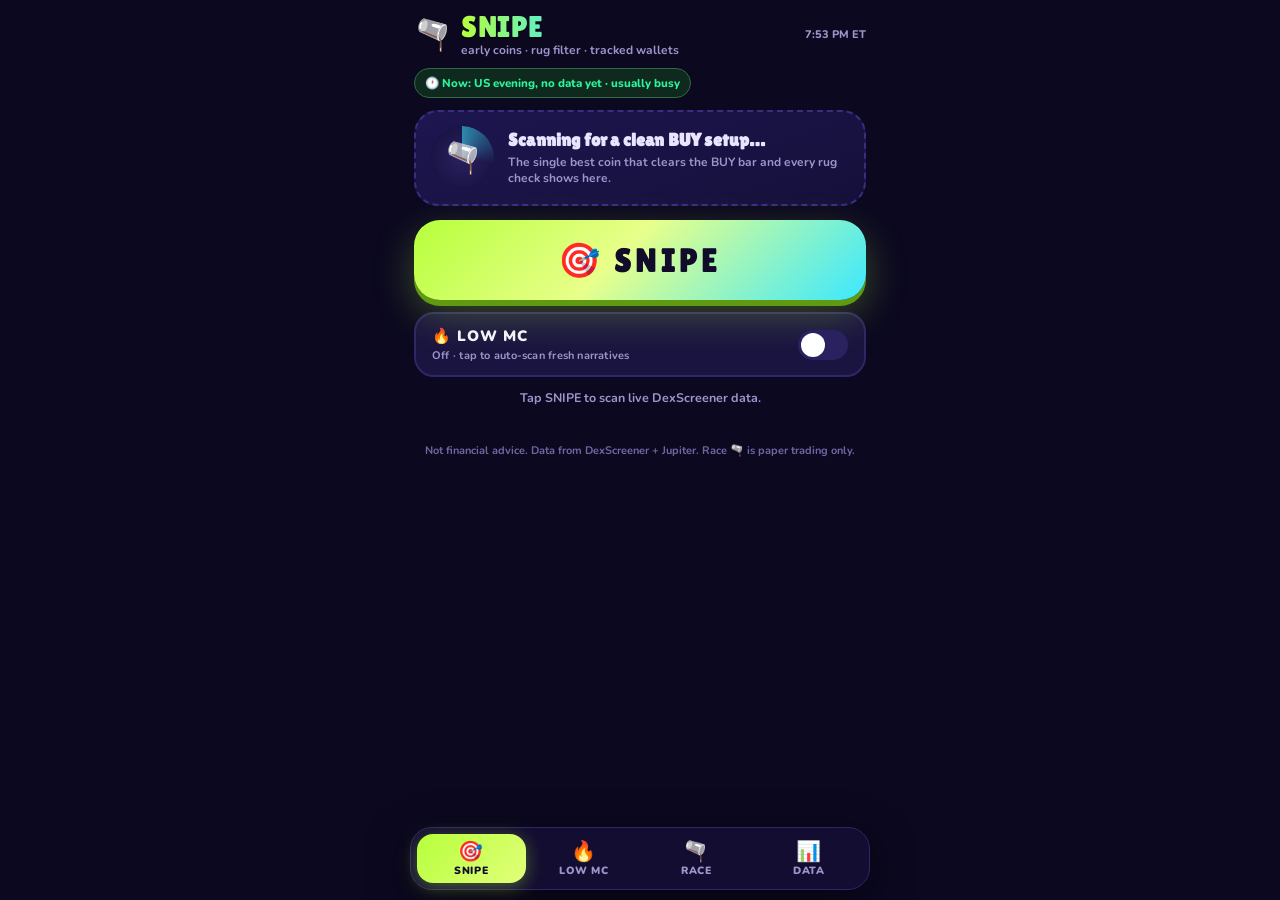
==== commit dceacb12: "Race: $2 minimum per trade" ====
--- a/snipe/index.html
+++ b/snipe/index.html
@@ -1732,9 +1732,9 @@
         for (const v of viable) {
           const { c, f, j, fl, cv, x } = v, m = c.pair.baseToken.address, sym = String(c.pair.baseToken.symbol || "").replace(/^\$+/, "") || m.slice(0, 4);
           if (cv.conv < minConv) { skip(c, f, "Low conviction (" + cv.conv + "/5" + (minConv > RULES.minConv ? ", needs " + minConv + " in " + sess.name + " hours" : "") + ")" + (cv.minus.length ? ": " + cv.minus.join(", ") : ": numbers are OK but nothing stands out") + ".", false, c.img); continue; }
-          if (opened >= RULES.maxEntriesPerScan || st.open.length >= RULES.maxOpen || st.cash < 0.5) continue;
-          const cost = r2(Math.min(st.cash, st.budget * RULES.size[cv.conv] * sz));
-          if (cost < 0.5) continue;
+          if (opened >= RULES.maxEntriesPerScan || st.open.length >= RULES.maxOpen || st.cash < 2) continue;
+          const cost = r2(Math.min(st.cash, Math.max(2, st.budget * RULES.size[cv.conv] * sz)));
+          if (cost < 2) continue; // $2 minimum per trade
           const px = +c.pair.priceUsd, fill = px * (1 + RULES.slip), qty = (cost * (1 - RULES.fee)) / fill;
           st.cash = r2(st.cash - cost);
           st.traded.push(m);
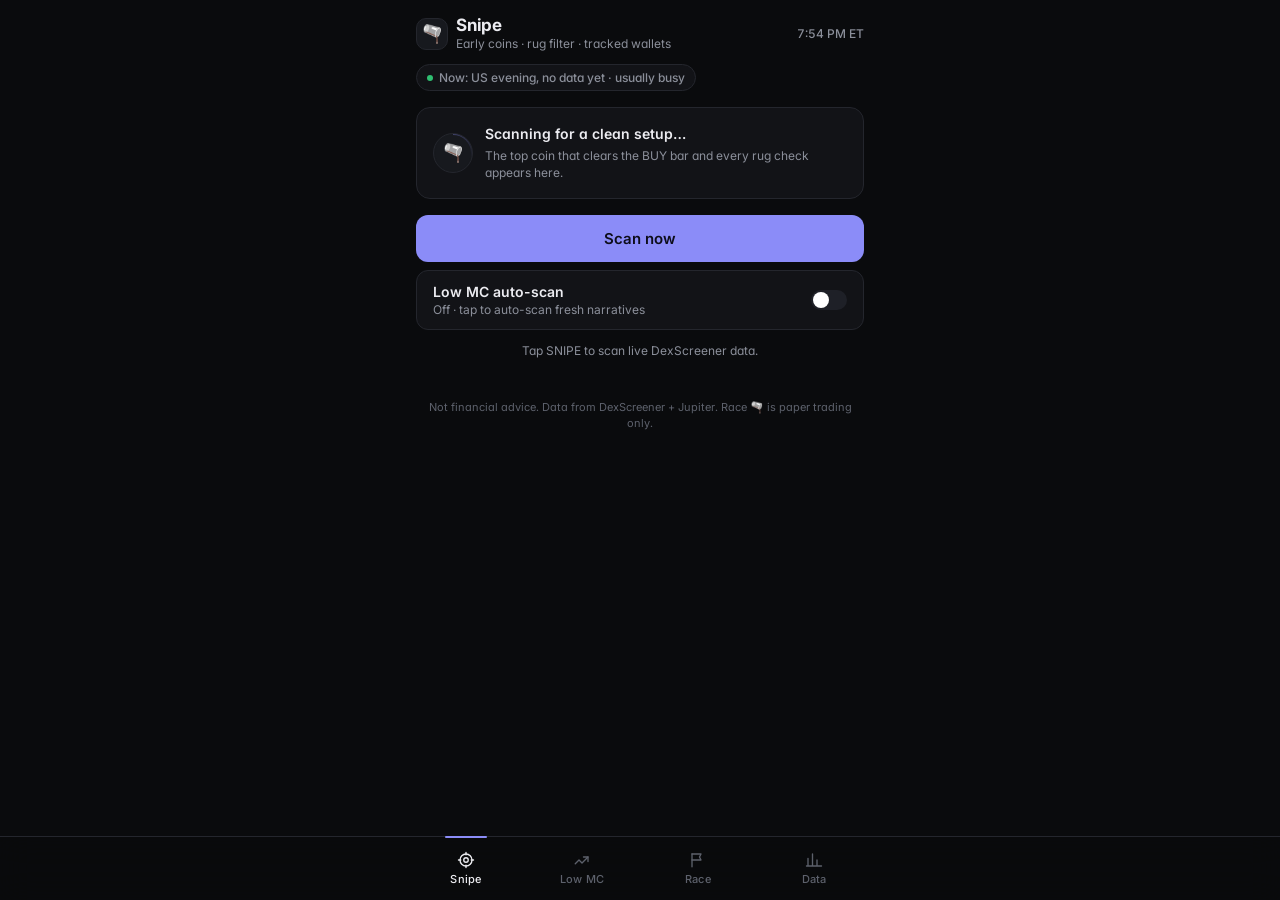
==== commit a4f30e77: "Snipe v7: clean terminal look" ====
--- a/snipe/index.html
+++ b/snipe/index.html
@@ -3,267 +3,261 @@
 <head>
   <meta charset="UTF-8" />
   <meta name="viewport" content="width=device-width, initial-scale=1, viewport-fit=cover" />
-  <meta name="theme-color" content="#0b0820" />
+  <meta name="theme-color" content="#0a0b0d" />
   <meta name="apple-mobile-web-app-capable" content="yes" />
   <meta name="apple-mobile-web-app-status-bar-style" content="black-translucent" />
   <meta name="description" content="Pocket Solana coin sniper. Live DexScreener + Jupiter stats, rug filter, tracked wallets, open picks in fomo." />
-  <title>SNIPE 🫗</title>
-  <link rel="icon" href="data:image/svg+xml,<svg xmlns='http://www.w3.org/2000/svg' viewBox='0 0 100 100'><text y='.9em' font-size='90'>🎯</text></svg>" />
+  <title>Snipe 🫗</title>
+  <link rel="icon" href="data:image/svg+xml,<svg xmlns='http://www.w3.org/2000/svg' viewBox='0 0 100 100'><text y='.9em' font-size='90'>🫗</text></svg>" />
   <link rel="preconnect" href="https://fonts.googleapis.com" /><link rel="preconnect" href="https://fonts.gstatic.com" crossorigin />
-  <link href="https://fonts.googleapis.com/css2?family=Lilita+One&family=Nunito:wght@600;800;900&display=swap" rel="stylesheet" />
+  <link href="https://fonts.googleapis.com/css2?family=Inter:wght@400;500;600;700&display=swap" rel="stylesheet" />
   <style>
     :root {
-      --bg: #0b0820; --bg2: #150f33; --card: #1a1440; --card2: #221a52; --card-border: #2f2668; --text: #f6f3ff; --muted: #9d95c9;
-      --lime: #b6ff3b; --lime-dim: #8fd61f; --pink: #ff4fa3; --cyan: #3be8ff; --yellow: #ffd23b; --orange: #ff9a3b; --red: #ff4d6d; --green: #2bf59a; --blue: #7c8cff; --chip: #2a2160;
-      --display: "Lilita One", "Arial Rounded MT Bold", system-ui, sans-serif;
+      --bg: #0a0b0d; --s1: #121317; --s2: #17191e; --s3: #1e2027; --line: #24262d; --line2: #2e313a;
+      --text: #ececf1; --muted: #8b8f9a; --dim: #5d616c;
+      --accent: #8b8cf8; --accent-ink: #0d0d1a; --accent-soft: rgba(139,140,248,.12);
+      --green: #2fbf71; --green-soft: rgba(47,191,113,.12); --red: #ef4f5f; --red-soft: rgba(239,79,95,.12); --amber: #d9a441; --amber-soft: rgba(217,164,65,.12);
+      --r: 12px; --r2: 14px;
+      --font: Inter, -apple-system, BlinkMacSystemFont, "Segoe UI", Roboto, system-ui, sans-serif;
+      /* legacy names used by inline styles in scripts */
+      --lime: var(--accent); --cyan: var(--accent); --pink: var(--accent); --yellow: var(--amber); --orange: var(--amber); --card-border: var(--line); --chip: var(--s3); --display: var(--font);
     }
     * { box-sizing: border-box; margin: 0; padding: 0; }
-    html, body { background: var(--bg); color: var(--text); font-family: Nunito, -apple-system, BlinkMacSystemFont, "Segoe UI", system-ui, sans-serif; min-height: 100%; -webkit-tap-highlight-color: transparent; }
-    body { padding: calc(12px + env(safe-area-inset-top)) 14px calc(92px + env(safe-area-inset-bottom)); max-width: 480px; margin: 0 auto; overflow-x: hidden;
-      background: radial-gradient(600px 400px at 110% -10%, rgba(255,79,163,.22), transparent 60%), radial-gradient(500px 380px at -20% 10%, rgba(59,232,255,.16), transparent 60%), radial-gradient(700px 500px at 50% 120%, rgba(182,255,59,.10), transparent 60%), var(--bg); background-attachment: fixed; }
-    a { color: var(--cyan); }
-    header { display: flex; align-items: center; gap: 10px; margin-bottom: 10px; }
-    .logo { font-family: var(--display); font-size: 30px; letter-spacing: .02em; line-height: 1; background: linear-gradient(90deg, var(--lime), var(--cyan) 55%, var(--pink)); -webkit-background-clip: text; background-clip: text; color: transparent; filter: drop-shadow(0 2px 0 rgba(0,0,0,.4)); }
-    .mascot { font-size: 30px; animation: bob 2.4s ease-in-out infinite; display: inline-block; }
-    @keyframes bob { 0%,100% { transform: translateY(0) rotate(-6deg); } 50% { transform: translateY(-5px) rotate(6deg); } }
-    .hdr-right { margin-left: auto; text-align: right; font-size: 11px; color: var(--muted); font-weight: 800; line-height: 1.3; }
-    .pills { display: flex; gap: 6px; flex-wrap: wrap; margin: 0 0 12px; }
-    .pill { font-size: 11.5px; font-weight: 800; padding: 6px 10px; border-radius: 999px; background: var(--card); border: 1px solid var(--card-border); color: #ddd8ff; white-space: nowrap; }
-    .pill.good { border-color: #2d6b46; background: #10291f; color: var(--green); } .pill.weak { border-color: #6b4a2d; background: #2a1c10; color: var(--orange); }
-    .pill.whale { border-color: #2d4f6b; background: #0f2233; color: var(--cyan); }
+    html, body { background: var(--bg); color: var(--text); font-family: var(--font); font-size: 14px; line-height: 1.45; min-height: 100%; -webkit-tap-highlight-color: transparent; -webkit-font-smoothing: antialiased; font-feature-settings: "tnum" 1, "cv11" 1; }
+    body { padding: calc(16px + env(safe-area-inset-top)) 16px calc(88px + env(safe-area-inset-bottom)); max-width: 480px; margin: 0 auto; overflow-x: hidden; }
+    a { color: var(--accent); text-decoration: none; }
+    b, strong { font-weight: 600; }
+    header { display: flex; align-items: center; gap: 8px; margin-bottom: 12px; }
+    .mascot { width: 32px; height: 32px; border-radius: 10px; background: var(--s2); border: 1px solid var(--line); display: grid; place-items: center; font-size: 18px; }
+    .logo { font-size: 17px; font-weight: 700; letter-spacing: -.01em; line-height: 1.1; }
+    header .sub { font-size: 12px; }
+    .hdr-right { margin-left: auto; text-align: right; white-space: nowrap; font-size: 12px; color: var(--muted); font-weight: 500; }
+    .pills { display: flex; gap: 8px; flex-wrap: wrap; margin: 0 0 16px; }
+    .pill { font-size: 12px; font-weight: 500; padding: 4px 10px; border-radius: 999px; background: var(--s1); border: 1px solid var(--line); color: var(--muted); white-space: nowrap; }
+    .pill.good::before, .pill.weak::before { content: ""; display: inline-block; width: 6px; height: 6px; border-radius: 50%; margin-right: 6px; vertical-align: 1px; }
+    .pill.good::before { background: var(--green); } .pill.weak::before { background: var(--amber); }
+    .pill.whale { color: var(--muted); }
     /* bottom tab bar */
-    .modebar { position: fixed; left: 50%; transform: translateX(-50%); bottom: calc(10px + env(safe-area-inset-bottom)); width: min(460px, calc(100% - 20px)); z-index: 30; display: grid; grid-template-columns: repeat(4, 1fr); gap: 4px; padding: 6px; border-radius: 22px; background: rgba(21,15,51,.92); backdrop-filter: blur(12px); -webkit-backdrop-filter: blur(12px); border: 1px solid var(--card-border); box-shadow: 0 10px 40px rgba(0,0,0,.5); }
-    .modebar button { border: 0; background: transparent; color: var(--muted); border-radius: 16px; padding: 7px 2px 6px; font: 900 10.5px/1.1 Nunito, system-ui, sans-serif; letter-spacing: .06em; cursor: pointer; display: flex; flex-direction: column; align-items: center; gap: 2px; position: relative; transition: background .15s, color .15s, transform .1s; }
-    .modebar button i { font-style: normal; font-size: 20px; line-height: 1.1; }
-    .modebar button:active { transform: scale(.94); }
-    .modebar button.on { color: #120c2b; background: linear-gradient(135deg, var(--lime), #e2ff7a); box-shadow: 0 4px 18px rgba(182,255,59,.35); }
-    .modebar button.lit::after { content: ""; position: absolute; top: 6px; right: 18%; width: 8px; height: 8px; border-radius: 50%; background: var(--pink); box-shadow: 0 0 0 0 rgba(255,79,163,.7); animation: ping 1.4s infinite; }
-    @keyframes ping { 0% { box-shadow: 0 0 0 0 rgba(255,79,163,.7); } 100% { box-shadow: 0 0 0 10px rgba(255,79,163,0); } }
+    .modebar { position: fixed; left: 0; right: 0; bottom: 0; z-index: 30; display: grid; grid-template-columns: repeat(4, 1fr); padding: 6px max(8px, calc(50% - 232px)) calc(6px + env(safe-area-inset-bottom)); background: rgba(10,11,13,.92); backdrop-filter: blur(16px); -webkit-backdrop-filter: blur(16px); border-top: 1px solid var(--line); }
+    .modebar button { border: 0; background: transparent; color: var(--dim); border-radius: 10px; padding: 8px 2px; font: 500 11px/1.2 var(--font); letter-spacing: .02em; cursor: pointer; display: flex; flex-direction: column; align-items: center; gap: 4px; position: relative; transition: color .15s; }
+    .modebar button i { font-style: normal; width: 18px; height: 18px; display: block; }
+    .modebar button i svg { width: 18px; height: 18px; stroke: currentColor; fill: none; stroke-width: 1.8; stroke-linecap: round; stroke-linejoin: round; }
+    .modebar button.on { color: var(--text); }
+    .modebar button.on::before { content: ""; position: absolute; top: -7px; left: 32%; right: 32%; height: 2px; border-radius: 2px; background: var(--accent); }
+    .modebar button.lit::after { content: ""; position: absolute; top: 6px; right: 34%; width: 6px; height: 6px; border-radius: 50%; background: var(--accent); }
     .view[hidden] { display: none !important; }
-    /* SNIPE button */
-    #snipe { position: relative; display: block; width: 100%; border: 0; border-radius: 26px; color: #120c2b; font-family: var(--display); font-size: 34px; letter-spacing: .1em; padding: 20px 16px; cursor: pointer; overflow: hidden;
-      background: linear-gradient(135deg, var(--lime) 0%, #e8ff8a 45%, var(--cyan) 100%); box-shadow: 0 6px 0 #5f9a12, 0 14px 40px rgba(182,255,59,.28); transition: transform .1s, box-shadow .1s; }
-    #snipe::before { content: "🎯"; margin-right: 10px; display: inline-block; animation: spin 6s linear infinite; }
-    #snipe::after { content: ""; position: absolute; inset: 0; background: linear-gradient(110deg, transparent 30%, rgba(255,255,255,.55) 50%, transparent 70%); transform: translateX(-100%); animation: shine 3.2s ease-in-out infinite; }
-    @keyframes shine { 0%, 60% { transform: translateX(-100%); } 100% { transform: translateX(100%); } }
-    @keyframes spin { to { transform: rotate(360deg); } }
-    #snipe:active { transform: translateY(4px); box-shadow: 0 2px 0 #5f9a12, 0 6px 20px rgba(182,255,59,.2); }
-    #snipe.busy { background: linear-gradient(135deg, #2a2160, #3a2d80); color: var(--lime); box-shadow: 0 6px 0 #150f33; }
-    #snipe.busy::before { animation-duration: .7s; }
+    /* scan controls */
+    #snipe { display: block; width: 100%; border: 0; border-radius: var(--r); color: var(--accent-ink); background: var(--accent); font: 600 15px var(--font); padding: 14px 16px; cursor: pointer; transition: opacity .15s, transform .1s; }
+    #snipe:active { transform: scale(.99); opacity: .9; }
+    #snipe.busy { background: var(--s3); color: var(--muted); }
     #snipe:disabled { cursor: wait; }
-    #lowmc { display: flex; width: 100%; align-items: center; justify-content: space-between; gap: 12px; margin-top: 12px; background: var(--card); border: 2px solid var(--card-border); color: var(--text); border-radius: 20px; padding: 12px 16px; font: 900 15px Nunito, system-ui, sans-serif; letter-spacing: .08em; cursor: pointer; transition: all .15s ease; }
-    #lowmc .lowmc-copy { text-align: left; } #lowmc .lowmc-copy::before { content: "🔥 "; }
-    #lowmc .lowmc-kicker { display: block; font-size: 11px; letter-spacing: .02em; font-weight: 700; color: var(--muted); margin-top: 2px; }
-    #lowmc.on { border-color: var(--pink); background: linear-gradient(135deg, #3a1240, #1a1440); color: #ffd1ea; box-shadow: 0 0 24px rgba(255,79,163,.25); }
-    #lowmc.on .lowmc-kicker { color: #ff9fd0; }
-    .switch { width: 50px; height: 30px; border-radius: 999px; background: #2a2160; position: relative; flex: 0 0 50px; transition: background .15s; }
-    #lowmc.on .switch { background: var(--pink); }
-    .knob { position: absolute; top: 3px; left: 3px; width: 24px; height: 24px; border-radius: 50%; background: #fff; transition: transform .2s cubic-bezier(.5,1.8,.5,1); }
-    #lowmc.on .knob { transform: translateX(20px); }
-    #status { text-align: center; color: var(--muted); font-size: 12.5px; font-weight: 700; min-height: 18px; margin: 12px 0 14px; line-height: 1.45; }
+    #lowmc { display: flex; width: 100%; align-items: center; justify-content: space-between; gap: 12px; margin-top: 8px; background: var(--s1); border: 1px solid var(--line); color: var(--text); border-radius: var(--r); padding: 12px 16px; font: 600 14px var(--font); cursor: pointer; transition: border-color .15s; }
+    #lowmc .lowmc-copy { text-align: left; }
+    #lowmc .lowmc-kicker { display: block; font-size: 12px; font-weight: 400; color: var(--muted); margin-top: 2px; }
+    #lowmc.on { border-color: var(--line2); }
+    .switch { width: 36px; height: 20px; border-radius: 999px; background: var(--s3); position: relative; flex: 0 0 36px; transition: background .15s; }
+    #lowmc.on .switch { background: var(--accent); }
+    .knob { position: absolute; top: 2px; left: 2px; width: 16px; height: 16px; border-radius: 50%; background: #fff; transition: transform .2s ease; }
+    #lowmc.on .knob { transform: translateX(16px); }
+    #status { text-align: center; color: var(--muted); font-size: 12px; min-height: 16px; margin: 12px 0 16px; }
     #status.err { color: var(--red); }
-    .pulse { display: inline-block; width: 8px; height: 8px; border-radius: 50%; background: var(--lime); margin-right: 6px; vertical-align: middle; animation: pulse 1.2s ease-in-out infinite; }
-    @keyframes pulse { 0%, 100% { opacity: 1; transform: scale(1); } 50% { opacity: .35; transform: scale(.7); } }
-    /* coin avatars */
-    .av { position: relative; flex: 0 0 auto; width: 46px; height: 46px; border-radius: 14px; overflow: hidden; display: grid; place-items: center; font-family: var(--display); font-size: 20px; color: #fff; text-shadow: 0 1px 0 rgba(0,0,0,.35); box-shadow: 0 0 0 2px rgba(255,255,255,.08); }
+    .pulse { display: inline-block; width: 6px; height: 6px; border-radius: 50%; background: var(--green); margin-right: 8px; vertical-align: 1px; animation: pulse 2s ease-in-out infinite; }
+    @keyframes pulse { 0%, 100% { opacity: 1; } 50% { opacity: .35; } }
+    /* coin avatars: clean circles */
+    .av { position: relative; flex: 0 0 auto; width: 40px; height: 40px; border-radius: 50%; overflow: hidden; display: grid; place-items: center; font-size: 15px; font-weight: 600; color: #fff; box-shadow: inset 0 0 0 1px rgba(255,255,255,.08); background-blend-mode: normal; }
     .av img { position: absolute; inset: 0; width: 100%; height: 100%; object-fit: cover; background: transparent; }
-    .av.sm { width: 34px; height: 34px; border-radius: 11px; font-size: 15px; }
-    .av.xs { width: 22px; height: 22px; border-radius: 7px; font-size: 11px; vertical-align: middle; display: inline-grid; margin-right: 6px; }
+    .av.sm { width: 32px; height: 32px; font-size: 13px; }
+    .av.xs { width: 20px; height: 20px; font-size: 10px; vertical-align: middle; display: inline-grid; margin-right: 8px; }
+    .av.xl { width: 56px; height: 56px; font-size: 22px; }
     /* pick cards */
-    #picks { display: flex; flex-direction: column; gap: 12px; }
-    .card { position: relative; background: linear-gradient(160deg, var(--card2), var(--card)); border: 2px solid var(--card-border); border-radius: 22px; padding: 13px 13px 12px; box-shadow: 0 8px 24px rgba(0,0,0,.25); animation: pop .35s cubic-bezier(.3,1.6,.5,1) both; }
-    .card:nth-child(2) { animation-delay: .04s; } .card:nth-child(3) { animation-delay: .08s; } .card:nth-child(4) { animation-delay: .12s; } .card:nth-child(n+5) { animation-delay: .16s; }
-    @keyframes pop { from { opacity: 0; transform: translateY(14px) scale(.96); } to { opacity: 1; transform: none; } }
-    .card.new-hit { border-color: var(--lime); animation: pop .35s cubic-bezier(.3,1.6,.5,1) both, glow 1.6s ease-in-out 3; }
-    @keyframes glow { 0%,100% { box-shadow: 0 0 0 0 rgba(182,255,59,0), 0 8px 24px rgba(0,0,0,.25); } 50% { box-shadow: 0 0 0 6px rgba(182,255,59,.25), 0 0 40px rgba(182,255,59,.35); } }
-    .card.whale { border-color: #2a7fa0; }
-    .card-top { display: flex; align-items: center; gap: 11px; }
-    .rank { position: absolute; top: -9px; left: -7px; min-width: 26px; height: 26px; padding: 0 6px; border-radius: 10px; background: var(--yellow); color: #2a1a00; font: 900 13px/26px Nunito, sans-serif; text-align: center; box-shadow: 0 3px 0 #b8901a; transform: rotate(-8deg); z-index: 2; }
+    #picks { display: flex; flex-direction: column; gap: 8px; }
+    .card { position: relative; background: var(--s1); border: 1px solid var(--line); border-radius: var(--r2); padding: 16px; animation: fade .25s ease both; }
+    @keyframes fade { from { opacity: 0; } to { opacity: 1; } }
+    .card.new-hit { animation: fade .25s ease both, newhl 2.4s ease 1; }
+    @keyframes newhl { 0% { border-color: var(--accent); } 100% { border-color: var(--line); } }
+    .card-top { display: flex; align-items: center; gap: 12px; }
+    .rank { position: absolute; top: 16px; right: 72px; font-size: 11px; color: var(--dim); font-weight: 500; }
     .ident { flex: 1; min-width: 0; }
-    .name-row { display: flex; align-items: baseline; gap: 6px; flex-wrap: wrap; }
-    .name { font-family: var(--display); font-size: 19px; line-height: 1.1; letter-spacing: .01em; word-break: break-word; }
-    .sym { color: var(--muted); font-size: 13px; font-weight: 800; }
-    .narrative { margin-top: 3px; font-size: 12.5px; color: #c9c2ef; line-height: 1.35; font-weight: 600; }
-    .chips { display: flex; flex-wrap: wrap; gap: 5px; margin-top: 9px; }
-    .tag { font-size: 10px; font-weight: 900; letter-spacing: .05em; text-transform: uppercase; padding: 4px 8px; border-radius: 999px; background: var(--chip); color: #d6d0ff; }
-    .tag.bonding { background: #3a2410; color: var(--orange); } .tag.fresh { background: #0f2e22; color: var(--green); } .tag.narrative { background: #1d2160; color: #b3bcff; }
-    .tag.new { background: var(--lime); color: #120c2b; animation: wiggle .5s ease-in-out 4; } .tag.whale { background: #0f2a3a; color: var(--cyan); } .tag.warn { background: #3a2a10; color: var(--yellow); }
-    .tag.rug { background: #3d0f1c; color: #ff8fa5; }
-    @keyframes wiggle { 0%,100% { transform: rotate(0); } 25% { transform: rotate(-6deg) scale(1.08); } 75% { transform: rotate(6deg) scale(1.08); } }
-    .score { flex: 0 0 auto; text-align: center; min-width: 52px; }
-    .score b { display: block; font-family: var(--display); font-size: 26px; line-height: 1; color: var(--lime); }
-    .score small { font-size: 9px; font-weight: 900; color: var(--muted); letter-spacing: .1em; }
-    .sig { margin-top: 10px; display: flex; align-items: center; gap: 8px; }
-    .sig .lbl { font: 900 12px Nunito, sans-serif; letter-spacing: .08em; padding: 4px 10px; border-radius: 10px; min-width: 64px; text-align: center; }
-    .sig .meter { flex: 1; height: 10px; border-radius: 99px; background: #120c2b; overflow: hidden; box-shadow: inset 0 1px 2px rgba(0,0,0,.5); }
-    .sig .meter i { display: block; height: 100%; border-radius: 99px; transition: width .6s cubic-bezier(.3,1.4,.5,1); }
-    .sig.good .lbl { background: var(--lime); color: #120c2b; animation: wiggle .6s ease-in-out 2; } .sig.good .meter i { background: linear-gradient(90deg, #5f9a12, var(--lime)); }
-    .sig.mid .lbl { background: #3a3010; color: var(--yellow); } .sig.mid .meter i { background: linear-gradient(90deg, #8a6a10, var(--yellow)); }
-    .sig.meh .lbl { background: var(--chip); color: var(--muted); } .sig.meh .meter i { background: #4a4290; }
-    .sig.bad .lbl { background: #3d0f1c; color: #ff8fa5; } .sig.bad .meter i { background: var(--red); }
-    .why { margin-top: 6px; font-size: 11px; color: var(--muted); font-weight: 700; line-height: 1.4; }
-    .stats { display: grid; grid-template-columns: 1fr 1fr 1fr; gap: 6px; margin: 10px 0; }
-    .stat { background: rgba(18,12,43,.55); border-radius: 12px; padding: 7px 8px; }
-    .stat .k { display: block; font-size: 9.5px; color: var(--muted); text-transform: uppercase; letter-spacing: .07em; font-weight: 800; }
-    .stat .v { display: block; margin-top: 2px; font-size: 13.5px; font-weight: 900; font-variant-numeric: tabular-nums; }
+    .name-row { display: flex; align-items: baseline; gap: 8px; flex-wrap: wrap; padding-right: 24px; }
+    .name { font-size: 15px; font-weight: 600; line-height: 1.25; word-break: break-word; }
+    .sym { color: var(--muted); font-size: 12px; font-weight: 500; }
+    .narrative { margin-top: 2px; font-size: 12px; color: var(--muted); line-height: 1.4; display: -webkit-box; -webkit-line-clamp: 2; -webkit-box-orient: vertical; overflow: hidden; }
+    .chips { display: flex; flex-wrap: wrap; gap: 4px; margin-top: 8px; }
+    .tag { font-size: 11px; font-weight: 500; padding: 2px 8px; border-radius: 6px; background: var(--s3); color: var(--muted); border: 1px solid var(--line); }
+    .tag.new { color: var(--accent); border-color: rgba(139,140,248,.35); background: var(--accent-soft); }
+    .tag.whale { color: var(--text); } .tag.warn { color: var(--amber); background: var(--amber-soft); border-color: transparent; } .tag.rug { color: var(--red); background: var(--red-soft); border-color: transparent; }
+    .score { flex: 0 0 auto; text-align: right; min-width: 48px; }
+    .score b { display: block; font-size: 20px; font-weight: 600; line-height: 1.1; }
+    .score small { font-size: 10px; font-weight: 500; color: var(--dim); letter-spacing: .06em; }
+    .sig { margin-top: 12px; display: flex; align-items: center; gap: 8px; }
+    .sig .lbl { font: 600 11px var(--font); letter-spacing: .04em; padding: 2px 8px; border-radius: 6px; min-width: 56px; text-align: center; }
+    .sig .meter { flex: 1; height: 4px; border-radius: 4px; background: var(--s3); overflow: hidden; }
+    .sig .meter i { display: block; height: 100%; border-radius: 4px; transition: width .4s ease; }
+    .sig.good .lbl { background: var(--green); color: #06180e; } .sig.good .meter i { background: var(--green); }
+    .sig.mid .lbl { background: var(--s3); color: var(--text); } .sig.mid .meter i { background: var(--muted); }
+    .sig.meh .lbl { background: var(--s3); color: var(--dim); } .sig.meh .meter i { background: var(--dim); }
+    .sig.bad .lbl { background: var(--red-soft); color: var(--red); } .sig.bad .meter i { background: var(--red); }
+    .why { margin-top: 8px; font-size: 12px; color: var(--muted); line-height: 1.45; }
+    .stats { display: grid; grid-template-columns: 1fr 1fr 1fr; gap: 1px; margin: 12px 0; background: var(--line); border: 1px solid var(--line); border-radius: 10px; overflow: hidden; }
+    .stat { background: var(--s1); padding: 8px 10px; }
+    .stat .k { display: block; font-size: 11px; color: var(--dim); font-weight: 500; }
+    .stat .v { display: block; margin-top: 2px; font-size: 13px; font-weight: 600; font-variant-numeric: tabular-nums; }
     .pos { color: var(--green); } .neg { color: var(--red); }
-    .actions { display: flex; gap: 6px; }
-    .actions button, .actions a { flex: 1; text-align: center; text-decoration: none; border: 0; border-radius: 14px; padding: 11px 6px; font: 900 12px Nunito, sans-serif; color: var(--text); background: var(--chip); cursor: pointer; transition: transform .1s; }
-    .actions :active { transform: scale(.95); }
-    .actions a.fomo { background: linear-gradient(135deg, var(--lime), #e2ff7a); color: #120c2b; box-shadow: 0 3px 0 #5f9a12; flex: 1.4; }
-    .actions a.dex { background: #1d2a5a; color: #c7d6ff; }
-    .rugbox { margin-top: 14px; } .rugbox summary { cursor: pointer; font-weight: 900; color: #ff8fa5; font-size: 13px; padding: 10px 12px; background: #2a0f1c; border: 1px solid #5a1f33; border-radius: 14px; list-style: none; }
-    .rugrow { display: flex; gap: 10px; align-items: center; padding: 9px 4px; border-bottom: 1px solid #2a2160; font-size: 12px; }
-    .rugrow b { font-size: 13px; } .rugrow .sub { color: #ff9fb3; }
-    footer { margin-top: 22px; text-align: center; color: #6f68a0; font-size: 11px; line-height: 1.4; font-weight: 700; }
-    .toast { position: fixed; left: 50%; bottom: calc(96px + env(safe-area-inset-bottom)); transform: translateX(-50%) translateY(16px); background: var(--lime); color: #120c2b; font-size: 13px; font-weight: 900; padding: 9px 16px; border-radius: 999px; opacity: 0; pointer-events: none; transition: opacity .2s, transform .2s cubic-bezier(.3,1.6,.5,1); z-index: 40; }
+    .actions { display: flex; gap: 8px; }
+    .actions button, .actions a { flex: 1; text-align: center; border: 1px solid var(--line2); border-radius: 10px; padding: 10px 8px; font: 500 13px var(--font); color: var(--text); background: transparent; cursor: pointer; transition: background .15s; }
+    .actions button:hover, .actions a:hover { background: var(--s2); }
+    .actions a.fomo { background: var(--text); color: #0a0b0d; border-color: var(--text); font-weight: 600; flex: 1.4; }
+    .actions a.dex { color: var(--text); }
+    .rugbox { margin-top: 16px; } .rugbox summary { cursor: pointer; font-weight: 500; color: var(--muted); font-size: 13px; padding: 12px 16px; background: var(--s1); border: 1px solid var(--line); border-radius: var(--r); list-style: none; }
+    .rugbox summary::-webkit-details-marker { display: none; }
+    .rugbox[open] summary { border-radius: var(--r) var(--r) 0 0; }
+    .rugbox > .rugrow { background: var(--s1); border: 1px solid var(--line); border-top: 0; padding: 8px 16px; }
+    .rugrow { display: flex; gap: 12px; align-items: center; font-size: 12px; }
+    .rugrow b { font-size: 13px; } .rugrow .sub:last-child { color: var(--red); }
+    footer { margin-top: 24px; text-align: center; color: var(--dim); font-size: 11px; line-height: 1.5; }
+    .toast { position: fixed; left: 50%; bottom: calc(80px + env(safe-area-inset-bottom)); transform: translateX(-50%) translateY(8px); background: var(--s3); border: 1px solid var(--line2); color: var(--text); font-size: 13px; font-weight: 500; padding: 8px 16px; border-radius: 10px; opacity: 0; pointer-events: none; transition: opacity .2s, transform .2s; z-index: 40; }
     .toast.show { opacity: 1; transform: translateX(-50%) translateY(0); }
     /* panels */
-    .engine-line { font-size: 12px; margin: 4px 0 6px; color: var(--muted); font-weight: 700; } .engine-line.ok { color: var(--lime); } .engine-line.warn { color: var(--orange); }
-    .panel { background: linear-gradient(160deg, var(--card2), var(--card)); border: 2px solid var(--card-border); border-radius: 22px; padding: 14px; margin-bottom: 12px; }
-    .panel h2 { font-family: var(--display); font-weight: 400; font-size: 18px; letter-spacing: .02em; color: #e9e4ff; margin-bottom: 10px; }
-    .empty { color: var(--muted); font-size: 13.5px; text-align: center; padding: 10px 0; font-weight: 700; }
-    .sub { color: var(--muted); font-size: 12px; font-weight: 700; }
-    /* race track */
-    .track { position: relative; height: 132px; margin: 8px 0 10px; border-radius: 18px; overflow: hidden; background: linear-gradient(180deg, #2a2160 0 49%, #120c2b 49% 51%, #2a2160 51% 100%); box-shadow: inset 0 0 0 3px #3a2d80; }
-    .track::before { content: ""; position: absolute; inset: 0; background: repeating-linear-gradient(90deg, transparent 0 22px, rgba(255,255,255,.08) 22px 34px); background-size: 34px 100%; animation: road 0.9s linear infinite; }
-    .track.paused::before { animation: none; }
-    @keyframes road { to { background-position: -34px 0; } }
-    .lane { position: absolute; left: 0; right: 0; height: 50%; } .lane.l1 { top: 0; } .lane.l2 { top: 50%; }
-    .lane span { position: absolute; left: 8px; top: 6px; font-size: 9px; font-weight: 900; letter-spacing: .12em; color: rgba(255,255,255,.35); }
-    .finish { position: absolute; right: 0; top: 0; bottom: 0; width: 14px; background: conic-gradient(#fff 25%, #111 0 50%, #fff 0 75%, #111 0) 0 0 / 14px 14px; }
-    .finish::after { content: "🏁"; position: absolute; right: 14px; top: 50%; transform: translateY(-50%); font-size: 18px; }
-    .runner { position: absolute; transform: translateX(-50%); transition: left 1.2s cubic-bezier(.3,1.3,.5,1); line-height: 1; text-align: center; z-index: 2; }
-    .runner .car { font-size: 34px; display: inline-block; animation: vroom .5s ease-in-out infinite alternate; filter: drop-shadow(0 4px 0 rgba(0,0,0,.4)); }
-    #run-bot { top: 14px; } #run-me { top: calc(50% + 14px); }
-    @keyframes vroom { from { transform: translateY(0) rotate(-3deg); } to { transform: translateY(-3px) rotate(3deg); } }
-    .runner small { position: absolute; top: -2px; left: 100%; margin-left: 2px; font: 900 11px Nunito, sans-serif; padding: 2px 6px; border-radius: 8px; background: rgba(0,0,0,.55); white-space: nowrap; color: #fff; }
-    #run-bot small { color: var(--lime); } #run-me small { color: var(--cyan); }
-    .scorebox { display: grid; grid-template-columns: 1fr 1fr; gap: 10px; }
-    .scorebox > div { background: rgba(18,12,43,.55); border-radius: 16px; padding: 10px; text-align: center; font-weight: 900; }
-    .scorebox b { display: block; font-family: var(--display); font-weight: 400; font-size: 26px; margin-top: 2px; font-variant-numeric: tabular-nums; }
-    .scorebox .sub { display: block; min-height: 16px; }
-    .timer { text-align: center; font-family: var(--display); font-size: 40px; letter-spacing: .04em; font-variant-numeric: tabular-nums; color: var(--yellow); text-shadow: 0 3px 0 #8a6a10; }
-    .timer small { display: block; font: 900 11px Nunito, sans-serif; color: var(--muted); letter-spacing: .14em; text-shadow: none; }
+    .engine-line { font-size: 12px; margin: 4px 0 8px; color: var(--muted); }
+    .engine-line.ok::before, .engine-line.warn::before { content: ""; display: inline-block; width: 6px; height: 6px; border-radius: 50%; margin-right: 8px; vertical-align: 1px; }
+    .engine-line.ok::before { background: var(--green); } .engine-line.warn { color: var(--amber); } .engine-line.warn::before { background: var(--amber); }
+    .panel { background: var(--s1); border: 1px solid var(--line); border-radius: var(--r2); padding: 16px; margin-bottom: 8px; }
+    .panel h2 { font-weight: 600; font-size: 14px; color: var(--text); margin-bottom: 12px; }
+    .empty { color: var(--dim); font-size: 13px; text-align: center; padding: 8px 0; }
+    .sub { color: var(--muted); font-size: 12px; font-weight: 400; }
+    /* race: minimal progress bars */
+    .track { display: grid; gap: 16px; margin: 16px 0; padding: 0; }
+    .track .lane, .track .finish { display: none; }
+    .runner { position: relative !important; left: auto !important; top: auto !important; transform: none !important; height: 6px; border-radius: 6px; background: var(--s3); }
+    .runner::before { content: attr(data-name); position: absolute; left: 0; bottom: 12px; font-size: 12px; color: var(--muted); }
+    .runner .car { display: none; }
+    .runner .fill { position: absolute; left: 0; top: 0; bottom: 0; border-radius: 6px; background: var(--accent); transition: width .8s ease; }
+    #run-me .fill { background: var(--text); }
+    .runner small { position: absolute; right: 0; bottom: 10px; font: 600 12px var(--font); color: var(--text); font-variant-numeric: tabular-nums; }
+    .track { padding-top: 20px; }
+    .track .runner + .runner { margin-top: 16px; }
+    .scorebox { display: grid; grid-template-columns: 1fr 1fr; gap: 8px; }
+    .scorebox > div { background: var(--s2); border: 1px solid var(--line); border-radius: var(--r); padding: 12px; font-size: 12px; color: var(--muted); font-weight: 500; }
+    .scorebox b { display: block; font-weight: 600; font-size: 20px; margin: 2px 0; color: var(--text); font-variant-numeric: tabular-nums; }
+    .scorebox b.up { color: var(--green); } .scorebox b.down { color: var(--red); }
+    .scorebox .sub { display: block; min-height: 16px; font-size: 11px; }
+    .timer { text-align: center; font-size: 32px; font-weight: 600; letter-spacing: -.01em; font-variant-numeric: tabular-nums; color: var(--text); }
+    .timer small { display: block; font: 500 11px var(--font); color: var(--dim); letter-spacing: .08em; margin-bottom: 2px; }
     .up { color: var(--green); } .down { color: var(--red); }
-    .form label { display: block; font-size: 12px; color: var(--muted); margin: 8px 0 4px; font-weight: 800; }
-    .form input { width: 100%; background: #120c2b; border: 2px solid var(--card-border); color: var(--text); border-radius: 14px; padding: 12px; font: 800 16px Nunito, sans-serif; }
-    .form input:focus { outline: none; border-color: var(--lime); }
+    .form label { display: block; font-size: 12px; color: var(--muted); margin: 8px 0 4px; font-weight: 500; }
+    .form input, .me-inputs input { width: 100%; background: var(--bg); border: 1px solid var(--line2); color: var(--text); border-radius: 10px; padding: 10px 12px; font: 500 15px var(--font); font-variant-numeric: tabular-nums; }
+    .form input:focus, .me-inputs input:focus { outline: none; border-color: var(--accent); }
     .form .row { display: grid; grid-template-columns: 1fr 1fr 1.25fr; gap: 8px; align-items: end; }
-    .big { font-family: var(--display); font-size: 48px; text-align: center; color: var(--lime); }
-    .big small { display: block; font: 800 12px Nunito, sans-serif; color: var(--muted); }
-    table.stats { display: table; margin: 0; width: 100%; border-collapse: collapse; font-size: 12px; font-weight: 700; }
-    table.stats td, table.stats th { padding: 7px 4px; border-top: 1px solid var(--card-border); text-align: right; }
+    .big { font-size: 32px; font-weight: 600; text-align: center; color: var(--text); font-variant-numeric: tabular-nums; }
+    .big small { display: block; font: 400 12px var(--font); color: var(--muted); }
+    table.stats { display: table; margin: 0; width: 100%; border: 0; background: none; border-collapse: collapse; font-size: 12px; font-variant-numeric: tabular-nums; }
+    table.stats td, table.stats th { padding: 8px 4px; border-top: 1px solid var(--line); text-align: right; font-weight: 400; }
     table.stats td:first-child, table.stats th:first-child { text-align: left; }
-    table.stats th { color: var(--muted); font-weight: 800; border-top: 0; }
+    table.stats th { color: var(--dim); font-weight: 500; border-top: 0; font-size: 11px; }
     table.stats td:not(:first-child), table.stats th { white-space: nowrap; }
     table.stats td:first-child { width: 48%; }
-    .winner { text-align: center; font-family: var(--display); font-size: 26px; padding: 8px; color: var(--lime); animation: wiggle .6s ease-in-out 3; }
-    .spark { width: 100%; height: 64px; display: block; margin-top: 8px; }
+    .winner { text-align: center; font-size: 16px; font-weight: 600; padding: 8px; color: var(--text); }
+    .spark { width: 100%; height: 56px; display: block; margin-top: 8px; }
     .center { text-align: center; }
-    .dur { display: flex; align-items: center; gap: 3px; } .dur input { padding: 12px 4px; text-align: center; } .dur span { color: var(--muted); font-size: 12px; font-weight: 800; }
-    .err-line { color: var(--red); font-size: 12px; min-height: 16px; margin-top: 6px; font-weight: 800; }
-    .btn-start { margin-top: 8px; width: 100%; border: 0; border-radius: 22px; background: linear-gradient(135deg, var(--pink), #ff8a3b); color: #fff; font-family: var(--display); padding: 18px; font-size: 26px; letter-spacing: .08em; cursor: pointer; box-shadow: 0 6px 0 #a3245f, 0 14px 40px rgba(255,79,163,.3); text-shadow: 0 2px 0 rgba(0,0,0,.25); }
-    .btn-start:active { transform: translateY(4px); box-shadow: 0 2px 0 #a3245f; }
-    .btn-start:disabled { opacity: .6; }
-    .btn-stop { width: 100%; border: 2px solid #5a1f33; border-radius: 18px; background: #2a0f1c; color: var(--red); font: 900 15px Nunito, sans-serif; padding: 14px; letter-spacing: .1em; cursor: pointer; }
-    .legend { font-size: 11px; margin-top: 2px; } .lg-bot { color: var(--lime); } .lg-me { color: var(--cyan); }
-    .me-row { margin-top: 12px; border-top: 1px solid var(--card-border); padding-top: 10px; }
-    .me-row label { display: block; font-size: 12px; color: var(--muted); margin-bottom: 4px; font-weight: 800; }
+    .dur { display: flex; align-items: center; gap: 4px; } .dur input { padding: 10px 4px; text-align: center; } .dur span { color: var(--muted); font-size: 12px; }
+    .err-line { color: var(--red); font-size: 12px; min-height: 16px; margin-top: 8px; }
+    .btn-start { margin-top: 8px; width: 100%; border: 0; border-radius: var(--r); background: var(--accent); color: var(--accent-ink); font: 600 15px var(--font); padding: 14px; cursor: pointer; }
+    .btn-start:active { opacity: .9; }
+    .btn-start:disabled { opacity: .5; }
+    .btn-stop { width: 100%; border: 1px solid var(--line2); border-radius: var(--r); background: transparent; color: var(--red); font: 500 14px var(--font); padding: 12px; cursor: pointer; }
+    .legend { font-size: 11px; margin-top: 4px; } .lg-bot { color: var(--accent); } .lg-me { color: var(--text); }
+    .me-row { margin-top: 16px; border-top: 1px solid var(--line); padding-top: 12px; }
+    .me-row label { display: block; font-size: 12px; color: var(--muted); margin-bottom: 4px; font-weight: 500; }
     .me-inputs { display: flex; gap: 8px; }
-    .me-inputs input { flex: 1; min-width: 0; background: #120c2b; border: 2px solid var(--card-border); color: var(--text); border-radius: 14px; padding: 11px; font: 800 16px Nunito, sans-serif; }
-    .me-inputs button { border: 0; border-radius: 14px; background: var(--cyan); color: #08202a; font: 900 13px Nunito, sans-serif; padding: 0 16px; letter-spacing: .06em; cursor: pointer; }
-    #me-note { margin-top: 6px; min-height: 16px; }
-    .feed-status { font-size: 13px; color: #e2ddff; min-height: 20px; font-weight: 800; } .feed-status.err { color: var(--orange); }
-    .gap-note { margin-top: 8px; font-size: 12px; color: var(--orange); background: #2a1c10; border-radius: 12px; padding: 8px 10px; line-height: 1.4; font-weight: 700; }
-    .feed { list-style: none; margin-top: 8px; max-height: 240px; overflow-y: auto; font-size: 12.5px; color: #c9c2ef; font-weight: 700; }
-    .feed li { padding: 7px 0; border-top: 1px solid #2a2160; line-height: 1.35; display: flex; align-items: center; gap: 0; animation: slidein .3s ease both; }
+    .me-inputs input { flex: 1; min-width: 0; }
+    .me-inputs button { border: 1px solid var(--line2); border-radius: 10px; background: var(--s2); color: var(--text); font: 500 13px var(--font); padding: 0 16px; cursor: pointer; }
+    #me-note { margin-top: 8px; min-height: 16px; }
+    .feed-status { font-size: 13px; color: var(--text); min-height: 20px; } .feed-status.err { color: var(--amber); }
+    .gap-note { margin-top: 8px; font-size: 12px; color: var(--amber); background: var(--amber-soft); border-radius: 10px; padding: 8px 12px; line-height: 1.45; }
+    .feed { list-style: none; margin-top: 8px; max-height: 240px; overflow-y: auto; font-size: 12px; color: var(--muted); }
+    .feed li { padding: 8px 0; border-top: 1px solid var(--line); line-height: 1.4; display: flex; align-items: center; animation: fade .3s ease both; }
     .feed li:first-child { border-top: 0; }
-    @keyframes slidein { from { opacity: 0; transform: translateX(-10px); } to { opacity: 1; transform: none; } }
-    .feed li time { color: var(--muted); margin-right: 6px; font-variant-numeric: tabular-nums; flex: 0 0 auto; font-size: 11px; }
-    .feed li.buy { color: var(--lime); } .feed li.sell-up { color: var(--green); } .feed li.sell-down { color: var(--red); } .feed li.warn { color: var(--orange); } .feed li.rug { color: #ff8fa5; }
-    .trade { border-top: 1px solid var(--card-border); padding: 11px 0; font-size: 13px; display: flex; gap: 10px; align-items: flex-start; }
-    .trade:first-child { border-top: 0; padding-top: 2px; }
+    .feed li time { color: var(--dim); margin-right: 8px; font-variant-numeric: tabular-nums; flex: 0 0 auto; font-size: 11px; }
+    .feed li.buy { color: var(--text); } .feed li.sell-up { color: var(--green); } .feed li.sell-down { color: var(--red); } .feed li.warn { color: var(--amber); } .feed li.rug { color: var(--red); }
+    .trade { border-top: 1px solid var(--line); padding: 12px 0; font-size: 13px; display: flex; gap: 12px; align-items: flex-start; }
+    .trade:first-child { border-top: 0; padding-top: 0; }
     .trade .tb { flex: 1; min-width: 0; }
     .trade-head { display: flex; justify-content: space-between; gap: 8px; align-items: baseline; }
-    .trade-head b { font-family: var(--display); font-weight: 400; font-size: 17px; }
-    .trade-head .pnl { font-weight: 900; font-variant-numeric: tabular-nums; }
-    .trade .sub { margin-top: 3px; }
-    .trade details { margin-top: 6px; color: #d8d2ff; }
-    .trade summary { color: var(--lime); cursor: pointer; font-size: 12px; font-weight: 900; }
-    .trade details p { margin-top: 6px; line-height: 1.45; white-space: pre-wrap; font-size: 12px; font-weight: 600; }
-    .trade.flash-up { animation: flashUp 1.2s ease 2; } .trade.flash-down { animation: shake .5s ease 2; }
-    @keyframes flashUp { 0%,100% { background: transparent; } 50% { background: rgba(43,245,154,.18); } }
-    .bar { height: 8px; background: #120c2b; border-radius: 8px; margin-top: 7px; overflow: hidden; position: relative; }
-    .bar i { position: absolute; top: 0; bottom: 0; left: 0; width: 0; border-radius: 8px; transition: width .6s ease, background .3s; }
-    .bar::after { content: ""; position: absolute; left: 23%; top: 0; bottom: 0; width: 2px; background: rgba(255,255,255,.3); }
-    .skip-rug b::after { content: " 🚫"; } .skip-rug .t-reason { color: #ff8fa5; }
-    /* FX */
+    .trade-head b { font-weight: 600; font-size: 14px; }
+    .trade-head .pnl { font-weight: 600; font-variant-numeric: tabular-nums; }
+    .trade .sub { margin-top: 2px; }
+    .trade details { margin-top: 8px; color: var(--muted); }
+    .trade summary { color: var(--accent); cursor: pointer; font-size: 12px; font-weight: 500; }
+    .trade details p { margin-top: 8px; line-height: 1.5; white-space: pre-wrap; font-size: 12px; }
+    .trade.flash-up { animation: flashUp 1.2s ease 1; } .trade.flash-down { animation: flashDown 1.2s ease 1; }
+    @keyframes flashUp { 0%,100% { background: transparent; } 30% { background: var(--green-soft); } }
+    @keyframes flashDown { 0%,100% { background: transparent; } 30% { background: var(--red-soft); } }
+    .bar { height: 4px; background: var(--s3); border-radius: 4px; margin-top: 8px; overflow: hidden; position: relative; }
+    .bar i { position: absolute; top: 0; bottom: 0; left: 0; width: 0; border-radius: 4px; transition: width .6s ease, background .3s; }
+    .bar::after { content: ""; position: absolute; left: 23%; top: 0; bottom: 0; width: 1px; background: var(--line2); }
+    .skip-rug .t-reason { color: var(--red); }
+    /* FX: subtle */
     #fx { position: fixed; inset: 0; pointer-events: none; z-index: 50; overflow: hidden; }
-    .confetti { position: absolute; top: -20px; width: 10px; height: 14px; border-radius: 2px; animation: fall 1.8s cubic-bezier(.2,.6,.4,1) forwards; }
-    @keyframes fall { to { transform: translateY(110vh) rotate(720deg); opacity: .9; } }
-    .flash { position: fixed; inset: 0; pointer-events: none; z-index: 49; animation: flash .7s ease forwards; }
-    @keyframes flash { from { opacity: .55; } to { opacity: 0; } }
-    .shake { animation: shake .45s ease 2; }
-    @keyframes shake { 0%,100% { transform: translateX(0); } 20% { transform: translateX(-8px); } 40% { transform: translateX(8px); } 60% { transform: translateX(-5px); } 80% { transform: translateX(5px); } }
-    .bigpop { position: fixed; left: 50%; top: 38%; transform: translate(-50%, -50%); z-index: 51; pointer-events: none; font-family: var(--display); font-size: 46px; color: #fff; text-shadow: 0 4px 0 rgba(0,0,0,.4); white-space: nowrap; background: rgba(11,8,32,.78); padding: 12px 22px; border-radius: 26px; border: 2px solid rgba(255,255,255,.12); animation: bigpop 1.4s cubic-bezier(.3,1.6,.5,1) forwards; text-align: center; }
-    .bigpop small { display: block; font-size: 18px; }
-    @keyframes bigpop { 0% { opacity: 0; transform: translate(-50%, -50%) scale(.3); } 25% { opacity: 1; transform: translate(-50%, -50%) scale(1.1); } 70% { opacity: 1; transform: translate(-50%, -50%) scale(1); } 100% { opacity: 0; transform: translate(-50%, -80%) scale(.9); } }
+    .confetti { position: absolute; top: -10px; width: 5px !important; height: 7px !important; border-radius: 1px; opacity: .8; animation: fall 1.6s ease-in forwards; }
+    .confetti:nth-child(n+25) { display: none; }
+    @keyframes fall { to { transform: translateY(60vh) rotate(240deg); opacity: 0; } }
+    .flash { position: fixed; inset: 0; pointer-events: none; z-index: 49; animation: flash .6s ease forwards; }
+    @keyframes flash { from { opacity: .25; } to { opacity: 0; } }
+    .shake { animation: flashDown .9s ease 1; }
+    .bigpop { position: fixed; left: 50%; top: calc(16px + env(safe-area-inset-top)); transform: translateX(-50%); z-index: 51; pointer-events: none; font: 600 14px var(--font); color: var(--text) !important; white-space: nowrap; background: var(--s2); padding: 10px 16px; border-radius: var(--r); border: 1px solid var(--line2); box-shadow: 0 8px 24px rgba(0,0,0,.4); animation: toastin 2.2s ease forwards; text-align: center; }
+    .bigpop small { display: block; font-size: 12px; font-weight: 400; color: var(--muted); }
+    @keyframes toastin { 0% { opacity: 0; transform: translate(-50%, -8px); } 12%, 80% { opacity: 1; transform: translate(-50%, 0); } 100% { opacity: 0; transform: translate(-50%, -8px); } }
     @media (prefers-reduced-motion: reduce) { *, *::before, *::after { animation: none !important; transition: none !important; } }
 
-    /* ===== BUY!!! hero ===== */
-    .hero { position: relative; border-radius: 24px; margin: 4px 0 14px; overflow: hidden; }
-    .hero.idle { display: flex; align-items: center; gap: 14px; padding: 14px; background: linear-gradient(160deg, #1d1650, #15103a); border: 2px dashed #3a2d80; }
-    .idle-anim { position: relative; width: 64px; height: 64px; flex: none; border-radius: 50%; background: radial-gradient(circle, #2a2160 0%, #1a1445 70%); display: grid; place-items: center; overflow: hidden; }
-    .idle-anim .radar { position: absolute; inset: 0; border-radius: 50%; background: conic-gradient(from 0deg, rgba(59,232,255,.55), transparent 28%); animation: spin 2.4s linear infinite; }
-    .idle-anim .bob { position: relative; font-size: 30px; animation: bob 1.8s ease-in-out infinite; }
-    .idle-anim .zz { position: absolute; right: 8px; top: 6px; font: 700 12px var(--display, sans-serif); color: var(--cyan); opacity: 0; animation: zz 2.4s ease-out infinite; }
-    .idle-anim .z2 { animation-delay: 1.2s; right: 14px; }
-    .idle-txt { display: flex; flex-direction: column; gap: 4px; } .idle-txt b { font-family: var(--display); font-size: 18px; color: #e9e4ff; letter-spacing: .01em; line-height: 1.15; }
-    .hero.fire { padding: 14px 14px 12px; border: 3px solid var(--lime); background: radial-gradient(120% 80% at 0% 0%, rgba(182,255,59,.22), transparent 60%), radial-gradient(120% 90% at 100% 0%, rgba(255,79,163,.25), transparent 60%), linear-gradient(160deg, #241a63, #160f3d); box-shadow: 0 0 0 4px rgba(182,255,59,.12), 0 10px 40px rgba(182,255,59,.25); animation: heroglow 2s ease-in-out infinite; }
-    .hero.fire.new { animation: pop .45s cubic-bezier(.3,1.6,.5,1) both, heroglow 2s ease-in-out infinite; }
-    .hero-top { display: flex; gap: 14px; align-items: center; }
-    .av.xl { width: 92px; height: 92px; font-size: 40px; border-radius: 26px; box-shadow: 0 0 0 3px var(--lime), 0 8px 24px rgba(0,0,0,.4); }
+    /* ===== Top signal card ===== */
+    .hero { position: relative; border-radius: var(--r2); margin: 0 0 16px; background: var(--s1); border: 1px solid var(--line); }
+    .hero.idle { display: flex; align-items: center; gap: 12px; padding: 16px; }
+    .idle-anim { position: relative; width: 40px; height: 40px; flex: none; border-radius: 50%; background: var(--s2); border: 1px solid var(--line); display: grid; place-items: center; overflow: hidden; }
+    .idle-anim .radar { position: absolute; inset: -1px; border-radius: 50%; background: conic-gradient(from 0deg, rgba(139,140,248,.35), transparent 30%); animation: spin 3s linear infinite; }
+    .idle-anim .radar::after { content: ""; position: absolute; inset: 2px; border-radius: 50%; background: var(--s2); }
+    .idle-anim .bob { position: relative; font-size: 18px; }
+    .idle-txt { display: flex; flex-direction: column; gap: 2px; } .idle-txt b { font-size: 14px; font-weight: 600; color: var(--text); }
+    .hero.fire { padding: 16px; }
+    .hero.fire.new { animation: fade .3s ease both, newhl 2.4s ease 1; }
+    .hero-label { display: flex; justify-content: space-between; align-items: center; font-size: 11px; color: var(--dim); font-weight: 500; letter-spacing: .06em; text-transform: uppercase; margin-bottom: 12px; }
+    .hero-top { display: flex; gap: 12px; align-items: center; }
     .hero-id { min-width: 0; flex: 1; }
-    .badge-buy { display: inline-block; font-family: var(--display); font-size: 40px; line-height: 1; padding: 4px 14px 6px; border-radius: 16px; color: #120c2b; background: linear-gradient(135deg, var(--lime), #f3ff9a 50%, var(--yellow)); box-shadow: 0 5px 0 #5f9a12, 0 0 24px rgba(182,255,59,.6); transform: rotate(-4deg); animation: buybadge 1.1s ease-in-out infinite; }
-    .hero-name { font-family: var(--display); font-size: 22px; color: #fff; margin-top: 8px; white-space: nowrap; overflow: hidden; text-overflow: ellipsis; }
-    .hero-sym { font-weight: 800; color: var(--cyan); }
-    .hero-str { display: flex; align-items: center; gap: 10px; margin: 12px 0 4px; flex-wrap: wrap; } .fires { font-size: 22px; letter-spacing: 1px; } .fires .dim { filter: grayscale(1); opacity: .25; }
-    .hero-odds { background: rgba(0,0,0,.25); border-radius: 12px; padding: 8px 10px; margin: 6px 0 10px; font-size: 14px; color: #e9e4ff; } .hero-odds b { color: var(--lime); }
+    .badge-buy { display: inline-block; font: 600 12px var(--font); letter-spacing: .02em; padding: 4px 10px; border-radius: 999px; color: #06180e; background: var(--green); white-space: nowrap; }
+    .hero-name { font-size: 17px; font-weight: 600; color: var(--text); white-space: nowrap; overflow: hidden; text-overflow: ellipsis; }
+    .hero-sym { font-size: 13px; font-weight: 500; color: var(--muted); }
+    .hero-str { display: flex; align-items: center; gap: 12px; margin: 16px 0 8px; flex-wrap: wrap; }
+    .strength { display: inline-flex; gap: 3px; align-items: flex-end; } .strength i { width: 4px; border-radius: 1px; background: var(--s3); } .strength i.on { background: var(--green); }
+    .strength i:nth-child(1) { height: 6px; } .strength i:nth-child(2) { height: 8px; } .strength i:nth-child(3) { height: 10px; } .strength i:nth-child(4) { height: 12px; } .strength i:nth-child(5) { height: 14px; }
+    .hero-odds { background: var(--s2); border: 1px solid var(--line); border-radius: 10px; padding: 8px 12px; margin: 8px 0 0; font-size: 13px; color: var(--text); } .hero-odds b { color: var(--text); font-weight: 600; }
     .hero-stats { grid-template-columns: repeat(3, 1fr); }
-    .thesis { margin: 10px 0 4px; padding-left: 18px; font-size: 13.5px; line-height: 1.4; color: #ddd6ff; } .thesis li { margin: 2px 0; }
-    .hero-actions a.fomo.big { flex: 1 1 100%; font-family: var(--display); font-size: 22px; padding: 14px; text-align: center; animation: buypulse 1.4s ease-in-out infinite; }
+    .thesis { margin: 0 0 12px; padding-left: 16px; font-size: 13px; line-height: 1.5; color: var(--muted); } .thesis li { margin: 2px 0; }
     .hero-actions { flex-wrap: wrap; }
-    @keyframes buypulse { 0%,100% { transform: scale(1); } 50% { transform: scale(1.03); } }
-    .nfa { font-size: 11px; color: #9a90c8; margin: 8px 0 0; text-align: center; }
+    .hero-actions a.fomo.big { flex: 1 1 100%; font-size: 14px; padding: 12px; }
+    .nfa { font-size: 11px; color: var(--dim); margin: 12px 0 0; text-align: center; }
     @keyframes spin { to { transform: rotate(360deg); } }
-    @keyframes bob { 0%,100% { transform: translateY(2px) rotate(-6deg); } 50% { transform: translateY(-4px) rotate(6deg); } }
-    @keyframes zz { 0% { opacity: 0; transform: translate(0,6px) scale(.7); } 30% { opacity: 1; } 100% { opacity: 0; transform: translate(6px,-14px) scale(1.2); } }
-    @keyframes buybadge { 0%,100% { transform: rotate(-4deg) scale(1); } 50% { transform: rotate(3deg) scale(1.09); } }
-    @keyframes heroglow { 0%,100% { box-shadow: 0 0 0 4px rgba(182,255,59,.12), 0 10px 40px rgba(182,255,59,.22); } 50% { box-shadow: 0 0 0 6px rgba(255,79,163,.18), 0 10px 50px rgba(255,79,163,.35); } }
   </style>
 </head>
 <body>
   <header>
     <span class="mascot">🫗</span>
-    <div><div class="logo">SNIPE</div><div class="sub">early coins · rug filter · tracked wallets</div></div>
+    <div><div class="logo">Snipe</div><div class="sub">Early coins · rug filter · tracked wallets</div></div>
     <div class="hdr-right" id="hdr-clock"></div>
   </header>
-  <div class="pills"><span class="pill" id="sess-pill">🕐 checking session…</span><span class="pill whale" id="whale-pill" hidden>🐋 —</span></div>
+  <div class="pills"><span class="pill" id="sess-pill">Checking session…</span><span class="pill whale" id="whale-pill" hidden>—</span></div>
 
   <nav class="modebar" id="modebar">
-    <button type="button" data-view="snipe" class="on"><i>🎯</i>SNIPE</button>
-    <button type="button" data-view="lowmc"><i>🔥</i>LOW MC</button>
-    <button type="button" data-view="race"><i>🫗</i>RACE</button>
-    <button type="button" data-view="data"><i>📊</i>DATA</button>
+    <button type="button" data-view="snipe" class="on"><i><svg viewBox="0 0 24 24"><circle cx="12" cy="12" r="8"/><circle cx="12" cy="12" r="3"/><path d="M12 2v3M12 19v3M2 12h3M19 12h3"/></svg></i>Snipe</button>
+    <button type="button" data-view="lowmc"><i><svg viewBox="0 0 24 24"><path d="M3 17l5-5 4 4 8-8"/><path d="M14 8h6v6"/></svg></i>Low MC</button>
+    <button type="button" data-view="race"><i><svg viewBox="0 0 24 24"><path d="M4 21V4"/><path d="M4 4h12l-2 4 2 4H4"/></svg></i>Race</button>
+    <button type="button" data-view="data"><i><svg viewBox="0 0 24 24"><path d="M4 20V10M10 20V4M16 20v-8M22 20H2"/></svg></i>Data</button>
   </nav>
 
   <section class="view" id="view-snipe">
-  <div id="buy-hero" class="hero idle"><div class="idle-anim" aria-hidden="true"><span class="radar"></span><span class="bob">🫗</span></div><div class="idle-txt"><b>Scanning for a clean BUY setup…</b><span class="sub">The single best coin that clears the BUY bar and every rug check shows here.</span></div></div>
-  <button id="snipe" type="button">SNIPE</button>
+  <div id="buy-hero" class="hero idle"><div class="idle-anim" aria-hidden="true"><span class="radar"></span><span class="bob">🫗</span></div><div class="idle-txt"><b>Scanning for a clean setup…</b><span class="sub">The top coin that clears the BUY bar and every rug check appears here.</span></div></div>
+  <button id="snipe" type="button">Scan now</button>
   <button id="lowmc" type="button" aria-pressed="false">
     <span class="lowmc-copy">
-      LOW MC
+      Low MC auto-scan
       <span class="lowmc-kicker">Off · tap to auto-scan fresh narratives</span>
     </span>
     <span class="switch" aria-hidden="true"><span class="knob"></span></span>
@@ -275,8 +269,8 @@
 
   <section class="view" id="view-race" hidden>
     <div class="panel form" id="race-setup">
-      <h2>🏁 Race 🫗: set it up</h2>
-      <p class="sub" style="margin-bottom:6px">You trade in fomo. 🫗 paper trades on its own server. Whoever's further ahead at the buzzer, or first to the goal, wins.</p>
+      <h2>Race 🫗</h2>
+      <p class="sub" style="margin-bottom:8px">You trade in fomo. 🫗 paper trades on its own server. Whoever's further ahead at the buzzer, or first to the goal, wins.</p>
       <p class="engine-line" id="r-engine">Checking 🫗's server…</p>
       <div class="row">
         <div><label for="r-budget">Budget $</label><input id="r-budget" type="number" inputmode="decimal" placeholder="18" /></div>
@@ -288,7 +282,7 @@
       <label for="r-wallet">Your fomo wallet address (optional, tracks your balance automatically)</label>
       <input id="r-wallet" type="text" autocomplete="off" autocapitalize="off" spellcheck="false" placeholder="Leave blank to type your balance yourself" />
       <p class="err-line" id="r-err"></p>
-      <button type="button" class="btn-start" id="r-start">START RACE 🏁</button>
+      <button type="button" class="btn-start" id="r-start">Start race</button>
     </div>
 
     <div id="race-board" hidden>
@@ -296,31 +290,31 @@
         <div class="winner" id="rb-banner" hidden></div>
         <div class="timer" id="rb-timer"><small>TIME LEFT</small><span id="rb-clock">--:--:--</span></div>
         <div class="track" id="rb-track">
-          <div class="lane l1"><span>🫗 BOT</span></div><div class="lane l2"><span>YOU</span></div><div class="finish"></div>
-          <div class="runner" id="run-bot" style="left:6%"><span class="car">🫗</span><small id="run-bot-lbl">$0.00</small></div>
-          <div class="runner" id="run-me" style="left:6%"><span class="car">🏎️</span><small id="run-me-lbl">$0.00</small></div>
+          
+          <div class="runner" id="run-bot" data-name="🫗 Bot" style="left:6%"><span class="fill" id="fill-bot"></span><span class="car">🫗</span><small id="run-bot-lbl">$0.00</small></div>
+          <div class="runner" id="run-me" data-name="You" style="left:6%"><span class="fill" id="fill-me"></span><span class="car"></span><small id="run-me-lbl">$0.00</small></div>
         </div>
         <div class="scorebox">
           <div>🫗 Bot<b id="sb-bot-pnl">+$0.00</b><span class="sub" id="sb-bot-sub">—</span></div>
-          <div>🏎️ You<b id="sb-me-pnl">+$0.00</b><span class="sub" id="sb-me-sub">—</span></div>
+          <div>You<b id="sb-me-pnl">+$0.00</b><span class="sub" id="sb-me-sub">—</span></div>
         </div>
         <p class="sub center" id="rb-meta" style="margin-top:8px">—</p>
         <svg class="spark" id="rb-spark" viewBox="0 0 300 60" preserveAspectRatio="none">
-          <line id="sp-base" x1="0" x2="300" y1="30" y2="30" stroke="#4a4290" stroke-dasharray="4 4" />
-          <line id="sp-goal" x1="0" x2="300" y1="4" y2="4" stroke="#5f9a12" stroke-dasharray="2 4" />
-          <path id="sp-me" d="" fill="none" stroke="#3be8ff" stroke-width="1.8" />
-          <path id="sp-bot" d="" fill="none" stroke="#b6ff3b" stroke-width="2.4" />
+          <line id="sp-base" x1="0" x2="300" y1="30" y2="30" stroke="#2e313a" stroke-dasharray="4 4" />
+          <line id="sp-goal" x1="0" x2="300" y1="4" y2="4" stroke="#2fbf71" stroke-dasharray="2 4" />
+          <path id="sp-me" d="" fill="none" stroke="#ececf1" stroke-width="1.5" />
+          <path id="sp-bot" d="" fill="none" stroke="#8b8cf8" stroke-width="1.8" />
         </svg>
         <p class="sub center legend"><span class="lg-bot">━ 🫗</span> <span class="lg-me">━ you</span> <span>┅ start / goal</span></p>
         <div class="me-row" id="me-row">
           <label for="me-bal">My balance now $</label>
-          <div class="me-inputs"><input id="me-bal" type="number" inputmode="decimal" placeholder="18" /><button type="button" id="me-upd">UPDATE</button></div>
+          <div class="me-inputs"><input id="me-bal" type="number" inputmode="decimal" placeholder="18" /><button type="button" id="me-upd">Update</button></div>
           <p class="sub" id="me-note"></p>
         </div>
       </div>
 
       <div class="panel feed-panel">
-        <h2>📡 Live 🫗 activity</h2>
+        <h2>Live 🫗 activity</h2>
         <div class="feed-status" id="rb-status"><span class="pulse"></span>Starting…</div>
         <p class="engine-line" id="rb-engine"></p>
         <p class="gap-note" id="rb-gap" hidden></p>
@@ -329,10 +323,10 @@
 
       <div class="panel"><h2 id="h-open">🫗 Open positions (0)</h2><div id="rb-open"></div><div class="empty" id="rb-open-empty">Hunting…</div></div>
       <div class="panel"><h2 id="h-closed">🫗 Closed (0)</h2><div id="rb-closed"></div><div class="empty" id="rb-closed-empty">No closed trades yet</div></div>
-      <div class="panel"><h2>🙅 Passed on</h2><div id="rb-skipped"></div><div class="empty" id="rb-skipped-empty">Nothing yet</div></div>
-
-      <button type="button" class="btn-stop" id="r-stop">STOP RACE</button>
-      <button type="button" class="btn-start" id="r-new" hidden>NEW RACE 🏁</button>
+      <div class="panel"><h2>Passed on</h2><div id="rb-skipped"></div><div class="empty" id="rb-skipped-empty">Nothing yet</div></div>
+
+      <button type="button" class="btn-stop" id="r-stop">Stop race</button>
+      <button type="button" class="btn-start" id="r-new" hidden>New race</button>
       <p class="sub center" style="margin-top:10px" id="rb-foot">Paper trades with 4% slippage + 1% fee each way.</p>
     </div>
   </section>
@@ -461,7 +455,7 @@
         if (x.website) add(6, "website"); if (x.twitter) add(3, "X"); if (x.hasDesc) add(2, ""); if (x.boost > 0) add(4, "boosted");
         if (x.jBotPct >= 40) add(-5, "bot-heavy"); if (x.jTop10Pct >= 25) add(-3, "");
         if (freshDev(x)) add(-4, "fresh dev");
-        if (x.wHits > 0) add(Math.min(20, 12 + (x.wHits - 1) * 4), "🐋 " + x.wHits + " tracked wallet" + (x.wHits > 1 ? "s" : ""));
+        if (x.wHits > 0) add(Math.min(20, 12 + (x.wHits - 1) * 4), "" + x.wHits + " tracked wallet" + (x.wHits > 1 ? "s" : ""));
         if (sess) { const a = Math.round((sess.f - 1) * 30); if (a) add(Math.max(-12, Math.min(6, a)), sess.name + " hours"); }
         return { score: Math.round(Math.min(100, Math.max(0, s))), why };
       }
@@ -516,10 +510,10 @@
       function paintPills() {
         const s = sessNow(), el = document.getElementById("sess-pill"), w = document.getElementById("whale-pill");
         if (el) {
-          el.textContent = "🕐 Now: " + s.name + (s.n ? ", " + s.winRate + "% hit rate, n=" + s.n : ", no data yet") + (s.src === "prior" ? (s.f >= 1 ? " · usually busy" : " · usually slow, pickier") : (s.f >= 1 ? " · strong hours" : s.f < 0.9 ? " · weak hours, pickier" : ""));
+          el.textContent = "Now: " + s.name + (s.n ? ", " + s.winRate + "% hit rate, n=" + s.n : ", no data yet") + (s.src === "prior" ? (s.f >= 1 ? " · usually busy" : " · usually slow, pickier") : (s.f >= 1 ? " · strong hours" : s.f < 0.9 ? " · weak hours, pickier" : ""));
           el.className = "pill " + (s.f >= 1 ? "good" : s.f < 0.9 ? "weak" : "");
         }
-        if (w) { w.hidden = !INTEL.updated; w.textContent = "🐋 " + INTEL.wallets.size + " tracked wallets"; }
+        if (w) { w.hidden = !INTEL.updated; w.textContent = "" + INTEL.wallets.size + " tracked wallets"; }
         const c = document.getElementById("hdr-clock");
         if (c) c.textContent = new Date().toLocaleTimeString("en-US", { timeZone: "America/New_York", hour: "numeric", minute: "2-digit" }) + " ET";
       }
@@ -567,7 +561,7 @@
       function avatarHtml(img, sym, size) {
         const s = String(sym || "?").replace(/^\$+/, "") || "?"; let h = 7;
         Array.from(s).forEach(function (ch) { h = (h * 31 + ch.codePointAt(0)) >>> 0; });
-        const c1 = "hsl(" + (h % 360) + ",85%,60%)", c2 = "hsl(" + ((h >>> 9) % 360) + ",80%,42%)";
+        const c1 = "hsl(" + (h % 360) + ",22%,34%)", c2 = "hsl(" + (h % 360) + ",18%,24%)";
         const ini = escapeHtml(Array.from(s)[0].toUpperCase());
         return '<span class="av' + (size ? " " + size : "") + '" style="background:linear-gradient(135deg,' + c1 + "," + c2 + ')">' + ini +
           (img ? '<img src="' + escapeHtml(img) + '" alt="" loading="lazy" referrerpolicy="no-referrer" onerror="this.remove()">' : "") + "</span>";
@@ -983,7 +977,7 @@
         if (x.jDevPct != null) h.push("dev " + (Math.round(x.jDevPct * 10) / 10) + "%");
         const miss = [x.jSniperPct == null && "snipers", x.jBundlePct == null && "bundlers", x.jDevPct == null && "dev"].filter(Boolean);
         if (h.length) out.push(h.join(", ") + (miss.length ? "; passed the rug checks it could run (no " + miss.join("/") + " data from Jupiter)." : "; passed every rug check."));
-        if (x.wHits) out.push("🐋 " + x.wHits + " tracked early-winner wallet" + (x.wHits > 1 ? "s" : "") + " bought in the last 100 trades.");
+        if (x.wHits) out.push("" + x.wHits + " tracked early-winner wallet" + (x.wHits > 1 ? "s" : "") + " bought in the last 100 trades.");
         const soc = [x.website && "website", x.twitter && "X", x.hasDesc && "description", x.boost > 0 && "boost"].filter(Boolean);
         if (soc.length) out.push("Has " + soc.join(" + ") + ".");
         return out;
@@ -997,8 +991,8 @@
           const top = ranked[0];
           HERO.mint = null;
           box.className = "hero idle";
-          box.innerHTML = '<div class="idle-anim" aria-hidden="true"><span class="radar"></span><span class="bob">🫗</span><span class="zz">z</span><span class="zz z2">z</span></div>' +
-            '<div class="idle-txt"><b>No BUY right now, waiting for a clean setup</b><span class="sub">' + (low ? "LOW MC" : "SNIPE") + " · BUY bar now: score " + bar + " (" + escapeHtml(sess.name) + ")" +
+          box.innerHTML = '<div class="idle-anim" aria-hidden="true"><span class="radar"></span><span class="bob">🫗</span></div>' +
+            '<div class="idle-txt"><b>No BUY signal right now</b><span class="sub">' + "Waiting for a clean setup · " + (low ? "Low MC" : "Snipe") + " · bar: score " + bar + " (" + escapeHtml(sess.name) + ")" +
             (top ? " · best right now $" + escapeHtml(String(top.pk.pair.baseToken.symbol || "").replace(/^\$+/, "")) + " at " + top.pk.score : " · nothing passed the rug check") + "</span></div>";
           return;
         }
@@ -1008,40 +1002,42 @@
         const xl = xLinkOf(meta, mint), dex = p.url || ("https://dexscreener.com/solana/" + mint);
         const liq = num(p.liquidity && p.liquidity.usd), t5 = (p.txns && p.txns.m5) || {};
         const ageMs = Date.now() - num(p.pairCreatedAt);
-        const fires = "🔥".repeat(hit.tier) + '<span class="dim">' + "🔥".repeat(5 - hit.tier) + "</span>";
+        const fires = '<span class="strength" aria-label="strength ' + hit.tier + ' of 5">' + [1, 2, 3, 4, 5].map(function (k) { return "<i" + (k <= hit.tier ? ' class="on"' : "") + "></i>"; }).join("") + "</span>";
         const pc = function (v) { return v == null ? "—" : Math.round(v) + "%"; };
         const s = function (k, v, c) { return '<div class="stat"><span class="k">' + k + '</span><span class="v' + (c ? " " + c : "") + '">' + v + "</span></div>"; };
         const isNew = HERO.mint !== mint;
         box.className = "hero fire" + (isNew ? " new" : "");
         box.innerHTML =
+          '<div class="hero-label"><span>Top signal · ' + (low ? "Low MC" : "Snipe") + '</span><span>' + new Date().toLocaleTimeString("en-US", { timeZone: "America/New_York", hour: "numeric", minute: "2-digit" }) + ' ET</span></div>' +
           '<div class="hero-top">' + avatarHtml(pk.img, sym, "xl") +
-            '<div class="hero-id"><div class="badge-buy">BUY!!!</div><div class="hero-name">' + escapeHtml(name) + '</div><div class="hero-sym">$' + escapeHtml(sym) + ' <span class="sub">· ' + (low ? "LOW MC" : "SNIPE") + "</span></div></div>" +
+            '<div class="hero-id"><div class="hero-name">' + escapeHtml(name) + '</div><div class="hero-sym">$' + escapeHtml(sym) + "</div></div>" +
+            '<span class="badge-buy">BUY signal</span>' +
           "</div>" +
-          '<div class="hero-str"><span class="fires" title="signal strength ' + hit.tier + '/5">' + fires + '</span><span class="sub">strength ' + hit.tier + "/5 · score " + pk.score + " vs bar " + bar + "</span></div>" +
-          '<div class="hero-odds">Similar setups' + (st.g === "t3+" ? " (🔥🔥🔥+)" : st.g === "t1-2" ? " (🔥–🔥🔥)" : "") + ": <b>" + st.hit + "% hit +50%</b>, n=" + st.n + ' <span class="sub">· ' + escapeHtml(st.src) + (st.n < 30 ? ", small sample" : "") + (st.src !== "live tracker" ? ", in-sample" : "") + "</span></div>" +
+          '<div class="hero-str">' + fires + '<span class="sub">Strength ' + hit.tier + "/5 · score " + pk.score + " vs bar " + bar + "</span></div>" +
+          '<div class="hero-odds">Similar setups' + (st.g === "t3+" ? " (strength 3–5)" : st.g === "t1-2" ? " (strength 1–2)" : "") + ": <b>" + st.hit + "% hit +50%</b>, n=" + st.n + ' <span class="sub">· ' + escapeHtml(st.src) + (st.n < 30 ? ", small sample" : "") + (st.src !== "live tracker" ? ", in-sample" : "") + "</span></div>" +
           '<div class="stats hero-stats">' +
             s("Mcap", fmtUsd(num(p.marketCap) || num(p.fdv))) + s("Liquidity", isBonding(p) && !liq ? "bonding" : fmtUsd(liq)) + s("Age", fmtAge(ageMs)) +
             s("5m", fmtPct(x.chg5), pctClass(x.chg5)) + s("1h", fmtPct(x.chg1h), pctClass(x.chg1h)) + s("5m buy/sell", num(t5.buys) + " / " + num(t5.sells)) +
             s("Holders", x.jHolders != null ? x.jHolders : "—") + s("Top 10", pc(x.jTop10Pct)) + s("Snipers", pc(x.jSniperPct)) +
-            s("Bundlers", pc(x.jBundlePct)) + s("Dev", x.jDevPct != null ? (Math.round(x.jDevPct * 10) / 10) + "%" : "—") + s("🐋 Tracked", x.wHits ? x.wHits + " bought" : "none") +
+            s("Bundlers", pc(x.jBundlePct)) + s("Dev", x.jDevPct != null ? (Math.round(x.jDevPct * 10) / 10) + "%" : "—") + s("Tracked wallets", x.wHits ? x.wHits + " bought" : "none") +
           "</div>" +
           '<ul class="thesis">' + heroThesis(pk, hit.tier, bar, sess).map(function (t) { return "<li>" + escapeHtml(t) + "</li>"; }).join("") + "</ul>" +
-          '<div class="actions hero-actions"><a class="fomo big" href="https://fomo.family/tokens/solana/' + encodeURIComponent(mint) + '" target="_blank" rel="noopener">BUY ON FOMO 🚀</a>' +
+          '<div class="actions hero-actions"><a class="fomo big" href="https://fomo.family/tokens/solana/' + encodeURIComponent(mint) + '" target="_blank" rel="noopener">Open in fomo</a>' +
             '<a class="dex" href="' + escapeHtml(dex) + '" target="_blank" rel="noopener">DexScreener</a><a class="dex" href="' + escapeHtml(xl.url) + '" target="_blank" rel="noopener">' + xl.label + "</a></div>" +
           '<p class="nfa">Not financial advice. Memecoins can go to zero; past hit rates don\'t promise anything.</p>';
         if (isNew) {
           HERO.mint = mint;
-          FX.buzz([60, 40, 60, 40, 120]); heroBeep(); FX.confetti(50);
+          FX.buzz([40, 30, 40]); heroBeep();
         }
       }
       function renderRugs(list) {
         const box = document.getElementById("rugs"); if (!box) return;
         if (!list.length) { box.innerHTML = ""; return; }
         const wasOpen = !!box.querySelector("details[open]");
-        box.innerHTML = '<details class="rugbox"' + (wasOpen ? " open" : "") + '><summary>🚫 Skipped ' + list.length + " as rug risk · tap to see why</summary>" + list.map(function (c) {
+        box.innerHTML = '<details class="rugbox"' + (wasOpen ? " open" : "") + '><summary>Skipped ' + list.length + " as rug risk · tap to see why</summary>" + list.map(function (c) {
           const p = c.pair, sym = String(p.baseToken.symbol || "").replace(/^\$+/, ""), mint = p.baseToken.address;
           return '<div class="rugrow">' + avatarHtml(c.img, sym, "sm") + '<div><b>' + escapeHtml(p.baseToken.name || sym) + '</b> <span class="sub">$' + escapeHtml(sym) + " · " + fmtUsd(num(p.marketCap) || num(p.fdv)) +
-            ' · <a href="https://fomo.family/tokens/solana/' + encodeURIComponent(mint) + '" target="_blank" rel="noopener">fomo</a></span><div class="sub">🚫 rug risk: ' + escapeHtml(c.rug.join(", ")) + "</div></div></div>";
+            ' · <a href="https://fomo.family/tokens/solana/' + encodeURIComponent(mint) + '" target="_blank" rel="noopener">fomo</a></span><div class="sub">rug risk: ' + escapeHtml(c.rug.join(", ")) + "</div></div></div>";
         }).join("") + "</details>";
       }
       function render(picks, scannedAt, opts) {
@@ -1074,11 +1070,11 @@
           const dex = p.url || ("https://dexscreener.com/solana/" + mint);
           const chips = [];
           if (pick.isNew) chips.push('<span class="tag new">NEW</span>');
-          if (x.wHits) chips.push('<span class="tag whale">🐋 tracked wallet bought' + (x.wHits > 1 ? " ×" + x.wHits : "") + "</span>");
+          if (x.wHits) chips.push('<span class="tag whale">tracked wallet bought' + (x.wHits > 1 ? " ×" + x.wHits : "") + "</span>");
           if (isBonding(p)) chips.push('<span class="tag bonding">BONDING</span>');
           if (age < 60 * 60 * 1000) chips.push('<span class="tag fresh">&lt;1H OLD</span>');
           if (hasNarrative(meta)) chips.push('<span class="tag narrative">NARRATIVE</span>');
-          (pick.warn || []).forEach(function (w) { chips.push('<span class="tag warn">⚠️ ' + escapeHtml(w) + "</span>"); });
+          (pick.warn || []).forEach(function (w) { chips.push('<span class="tag warn">' + escapeHtml(w) + "</span>"); });
           const sig = pick.sig || signalOf(pick.score, [], sess);
           const whyTxt = (pick.why || []).filter(function (w) { return w && !/^[+-]\d+ $/.test(w); }).slice(0, 5).join(" · ");
           const line = low ? narrativeText(p, meta) : truncate(meta.desc, 110);
@@ -1106,7 +1102,7 @@
                 '<div class="stat"><span class="k">Top 10</span><span class="v">' + (x.jTop10Pct != null ? Math.round(x.jTop10Pct) + "%" : "—") + "</span></div>" +
               "</div>" +
               '<div class="actions">' +
-                '<a class="fomo" href="' + fomo + '" target="_blank" rel="noopener">Open in fomo 🚀</a>' +
+                '<a class="fomo" href="' + fomo + '" target="_blank" rel="noopener">Open in fomo</a>' +
                 '<a class="dex" href="' + escapeHtml(dex) + '" target="_blank" rel="noopener">Chart</a>' +
                 '<button type="button" data-ca="' + escapeHtml(mint) + '">Copy CA</button>' +
               "</div>" +
@@ -1195,7 +1191,7 @@
             if (newCount) {
               FX.buzz([40, 50, 40]);
               const nb = picks.filter(function (pk) { return pk.isNew && pk.sig && pk.sig.label === "BUY"; });
-              if (nb.length) FX.pop("🔥 NEW BUY<small>$" + escapeHtml(String(nb[0].pair.baseToken.symbol || "").replace(/^\$+/, "")) + " · score " + nb[0].score + "</small>", "#b6ff3b");
+              if (nb.length) FX.pop("New BUY signal<small>$" + escapeHtml(String(nb[0].pair.baseToken.symbol || "").replace(/^\$+/, "")) + " · score " + nb[0].score + "</small>", "#b6ff3b");
             }
           }
 
@@ -1204,7 +1200,7 @@
           lastScanHadError = false;
           lastPickCount = picks.length;
           render(picks, stamp, { lowMc: useLow, rugs: rugAll });
-          if (!opts.auto && !useLow && picks.length) { const nb = picks.filter(function (pk) { return pk.sig && pk.sig.label === "BUY"; }).length; FX.pop("🎯 SNIPED<small>" + picks.length + " picks · " + nb + " BUY</small>", "#b6ff3b"); }
+          if (!opts.auto && !useLow && picks.length) { const nb = picks.filter(function (pk) { return pk.sig && pk.sig.label === "BUY"; }).length; FX.pop("Scan complete<small>" + picks.length + " picks · " + nb + " BUY</small>", "#b6ff3b"); }
           statusOverride = null;
           if (useLow) refreshStatus();
         } catch (err) {
@@ -1371,19 +1367,19 @@
       function renderIntel() {
         const box = document.getElementById("intel-body"), S = window.__snipe; if (!box || !S) return;
         const I = S.INTEL, s = S.sessNow(), tod = I.tod;
-        let h = '<div class="panel"><h2>🕐 Time of day</h2><p class="sub" style="margin-bottom:8px">Now: <b style="color:#fff">' + esc(s.name) + "</b> · " + (s.n ? s.winRate + "% hit rate, n=" + s.n : "no picks measured in this session yet") +
+        let h = '<div class="panel"><h2>Time of day</h2><p class="sub" style="margin-bottom:8px">Now: <b style="color:#fff">' + esc(s.name) + "</b> · " + (s.n ? s.winRate + "% hit rate, n=" + s.n : "no picks measured in this session yet") +
           " · " + (s.src === "measured" ? "using measured rate" : "using prior until n≥30") + " → size ×" + Math.max(0.6, Math.min(1.2, s.f)).toFixed(2) + (s.f < 0.85 ? ", needs conviction 4+" : "") + "</p>";
         if (tod && tod.sessions) {
-          h += '<table class="stats"><tr><th>Session (ET)</th><th>Done</th><th>Win</th><th>Rug</th></tr>' + S.SESSIONS.map((x) => { const m = tod.sessions[x.key] || {}; return "<tr><td>" + (x.key === s.key ? "👉 " : "") + esc(x.name) + ' <span class="sub">' + x.from + "–" + x.to + "h</span></td><td>" + (m.n || 0) + "</td><td><b>" + (m.winRate == null ? "—" : m.winRate + "%") + "</b></td><td>" + (m.rugRate == null ? "—" : m.rugRate + "%") + "</td></tr>"; }).join("") + "</table>";
+          h += '<table class="stats"><tr><th>Session (ET)</th><th>Done</th><th>Win</th><th>Rug</th></tr>' + S.SESSIONS.map((x) => { const m = tod.sessions[x.key] || {}; return "<tr><td>" + (x.key === s.key ? "" : "") + esc(x.name) + ' <span class="sub">' + x.from + "–" + x.to + "h</span></td><td>" + (m.n || 0) + "</td><td><b>" + (m.winRate == null ? "—" : m.winRate + "%") + "</b></td><td>" + (m.rugRate == null ? "—" : m.rugRate + "%") + "</td></tr>"; }).join("") + "</table>";
           const hrs = Object.entries(tod.hours || {});
           if (hrs.length) h += '<p class="sub" style="margin-top:8px">By hour: ' + hrs.map(([k, v]) => (+k % 12 || 12) + (+k < 12 ? "am" : "pm") + " " + v.winRate + "% (" + v.n + ")").join(" · ") + "</p>";
           h += '<p class="sub" style="margin-top:6px">Overall ' + (tod.overall ? tod.overall.winRate + "% of " + tod.overall.n : "—") + ". Data so far only covers Nov 14 from 1:39 PM ET, so most sessions have no picks yet; the prior fills in until each has 30 decided.</p>";
         } else h += '<div class="empty">Time-of-day stats load from 🫗\'s server…</div>';
         h += "</div>";
-        h += '<div class="panel"><h2>🐋 Tracked wallets</h2>';
+        h += '<div class="panel"><h2>Tracked wallets</h2>';
         if (I.updated) {
           h += '<div class="big">' + I.wallets.size + "<small>WALLETS · from " + I.winners + " winners in " + I.coins + " coins · updated " + tm(I.updated) + " ET</small></div>";
-          h += '<p class="sub">Wallets that bought our winning picks early (20 min before to 5 min after the flag) and made money, minus the ones that keep buying rugs. When they show up in a coin\'s latest trades it gets a 🐋 boost.</p>';
+          h += '<p class="sub">Wallets that bought our winning picks early (20 min before to 5 min after the flag) and made money, minus the ones that keep buying rugs. When they show up in a coin\'s latest trades it gets a boost.</p>';
           const top = Array.from(I.wallets.entries()).slice(0, 6);
           if (top.length) h += '<table class="stats" style="margin-top:8px"><tr><th>Wallet</th><th>Score</th><th>Wins</th><th>Bad</th></tr>' + top.map(([w, v]) => '<tr><td><a href="https://solscan.io/account/' + esc(w) + '" target="_blank" rel="noopener">' + esc(w.slice(0, 4) + "…" + w.slice(-4)) + "</a></td><td><b>" + v.score + "</b></td><td>" + v.wins + "</td><td>" + v.bad + "</td></tr>").join("") + "</table>";
           if (I.wallets.size < 30) h += '<p class="sub" style="margin-top:6px">Still thin: the list grows every 30 minutes as more picks finish.</p>';
@@ -1401,7 +1397,7 @@
           let h = '<div class="panel"><div class="big">' + (s.overall.winRate == null ? "—" : s.overall.winRate + "%") + "<small>WIN RATE · " + s.overall.decided + " decided of " + s.picks + " picks</small></div>";
           if (s.overall.decided < 100) h += '<p class="empty">Collecting data… ' + s.picks + " picks so far (" + s.pending + " still playing out). Numbers get reliable after a few hundred decided.</p>";
           h += '<p class="sub" style="text-align:center">' + esc(s.definition) + "<br>Updated " + tm(s.updated) + " ET</p></div>";
-          h += '<div class="panel"><h2>Overall</h2><table class="stats">' + thead + rowHtml(s.overall) + rowHtml(s.top8) + (s.versions || []).filter((v) => v.all.n).map((v) => rowHtml(v.top8)).join("") + "</table>" + (s.rugs ? '<p class="sub" style="margin-top:6px">🚫 Rugs (−80% within 2h, liquidity pulled, or vanished): ' + s.rugs.rugs + " of " + s.rugs.decided + " decided picks.</p>" : "") + "</div>";
+          h += '<div class="panel"><h2>Overall</h2><table class="stats">' + thead + rowHtml(s.overall) + rowHtml(s.top8) + (s.versions || []).filter((v) => v.all.n).map((v) => rowHtml(v.top8)).join("") + "</table>" + (s.rugs ? '<p class="sub" style="margin-top:6px">Rugs (−80% within 2h, liquidity pulled, or vanished): ' + s.rugs.rugs + " of " + s.rugs.decided + " decided picks.</p>" : "") + "</div>";
           for (const [m, label] of [["normal", "SNIPE mode"], ["lowmc", "LOW MC mode"]]) {
             const d = s.modes && s.modes[m]; if (!d) continue;
             h += '<div class="panel"><h2>' + label + '</h2><table class="stats">' + thead + rowHtml(d.all) + rowHtml(d.top8) + (d.scoreBands || []).map(rowHtml).join("") + "</table></div>";
@@ -1569,7 +1565,7 @@
         if (c.score >= 70) { pts += 2; why.push("v2 score " + c.score); } else if (c.score >= 60) { pts += 1.5; why.push("v2 score " + c.score); } else if (c.score >= 50) { pts += 0.5; why.push("v2 score " + c.score); }
         if (f.r5 >= 0.8 && f.r5 <= 1.6) { pts += 0.5; why.push("calm two-sided flow (" + f.r5.toFixed(1) + "x)"); }
         if (f.c1 != null && f.c1 > 0 && f.c1 <= 300) { pts += 0.5; why.push("still early (1h " + pctS(f.c1) + ")"); }
-        if (x && x.wHits > 0) { pts += 1.5; why.push("🐋 " + x.wHits + " tracked wallet" + (x.wHits > 1 ? "s" : "") + " bought"); }
+        if (x && x.wHits > 0) { pts += 1.5; why.push("" + x.wHits + " tracked wallet" + (x.wHits > 1 ? "s" : "") + " bought"); }
         if (fl && fl.smBuys > fl.smSells && fl.smBuys > 0) { pts += 1; why.push(fl.smBuys + " smart-money buys"); }
         if (fl && fl.topPnlBuys > 0) { pts += 0.5; why.push(fl.topPnlBuys + " top-PnL trader buys"); }
         if (fl && fl.whaleBuys > fl.whaleSells && fl.whaleBuys > 0) { pts += 0.5; why.push("whales buying"); }
@@ -1596,7 +1592,7 @@
         if (j && j.ptw && j.ptw.handle) n += "Linked X @" + j.ptw.handle + (j.ptw.followerCount ? " (" + j.ptw.followerCount.toLocaleString() + " followers)" : "") + ". ";
         n += L.length ? "Links: " + L.map((x) => x[0]).join(", ") + "." : "No socials.";
         lines.push(n);
-        if (x && x.wHits > 0) lines.push("🐋 Tracked wallet bought: " + x.wHits + " of our early-winner wallets bought in the latest trades" + (fl && fl.wList && fl.wList.length ? " (" + fl.wList.map((w) => w.slice(0, 4) + "…" + w.slice(-4)).join(", ") + ")" : "") + ".");
+        if (x && x.wHits > 0) lines.push("Tracked wallet bought: " + x.wHits + " of our early-winner wallets bought in the latest trades" + (fl && fl.wList && fl.wList.length ? " (" + fl.wList.map((w) => w.slice(0, 4) + "…" + w.slice(-4)).join(", ") + ")" : "") + ".");
         lines.push("Flow: " + mc(f.mcap) + " MC, " + (c.bonding ? "still on bonding curve" : "liq " + mc(f.liq)) + ", age " + Math.round(f.age / 60000) + "m. 5m " + f.b5 + " buys / " + f.s5 + " sells, vol 5m " + mc(f.v5) + " / 1h " + mc(f.v1) + ", price 5m " + pctS(f.c5) + " / 1h " + pctS(f.c1) + "." +
           (fl ? " Last " + fl.n + " trades: smart money " + fl.smBuys + "/" + fl.smSells + ", whales " + fl.whaleBuys + "/" + fl.whaleSells + ", top-PnL buys " + fl.topPnlBuys + "." : ""));
         if (j) lines.push("Rug check passed: " + [j.holders != null && j.holders + " holders", j.top10 != null && "top10 " + Math.round(j.top10) + "%", j.sniper != null && "snipers " + Math.round(j.sniper) + "%", j.insider != null && "insiders " + Math.round(j.insider) + "%",
@@ -1605,7 +1601,7 @@
         else lines.push("Rug check: Jupiter stats unavailable for this coin, so sizing small.");
         lines.push("Score v2 " + c.score + ": " + (c.why || []).filter((w) => w && !/^[+-]\d+ $/.test(w)).slice(0, 6).join(", ") + ".");
         lines.push("Why: " + (cv.why.length ? cv.why.join(", ") : "decent setup") + "." + (cv.minus.length ? " Risks: " + cv.minus.join(", ") + "." : ""));
-        if (sess) lines.push("🕐 Time: " + sess.name + (sess.n ? " (measured " + sess.winRate + "% hit rate, n=" + sess.n + (sess.src === "prior" ? ", still using the prior until n≥30" : "") + ")" : " (no data yet, using prior)") + " → size ×" + sz.toFixed(2) + ".");
+        if (sess) lines.push("Time: " + sess.name + (sess.n ? " (measured " + sess.winRate + "% hit rate, n=" + sess.n + (sess.src === "prior" ? ", still using the prior until n≥30" : "") + ")" : " (no data yet, using prior)") + " → size ×" + sz.toFixed(2) + ".");
         lines.push("Plan: conviction " + cv.conv + "/5 → " + usd(cost) + ". Stop -30%, take profit +100%, trail after +50%, out by 90m. Rug exit if liquidity drops >30% in a tick, dev sells, or sells spike.");
         return lines.join("\n");
       }
@@ -1647,9 +1643,9 @@
             p.miss = 0; p.lastPrice = x.price; p.lastMcap = x.mcap || p.lastMcap; p.lastAt = now;
             if (x.liq != null && x.liq > 0) p.lastLiq = x.liq;
             if (!p.img && x.img) p.img = x.img;
-            if (active && !p.bonding && prevLiq > 0 && x.liq != null && x.liq < prevLiq * 0.7) { closePos(p, x.price, "🚨 rug exit: liquidity -" + Math.round((1 - x.liq / prevLiq) * 100) + "% in one tick", now); return; }
-            if (active && prevPx > 0 && x.price < prevPx * 0.65) { closePos(p, x.price, "🚨 rug exit: crashed " + Math.round((1 - x.price / prevPx) * 100) + "% in one tick", now); return; }
-            if (active && x.s5 >= 20 && x.s5 > 2.5 * Math.max(1, x.b5) && x.price / p.entryPx - 1 < 0.2) { closePos(p, x.price, "🚨 rug exit: sell spike (5m " + x.b5 + " buys / " + x.s5 + " sells)", now); return; }
+            if (active && !p.bonding && prevLiq > 0 && x.liq != null && x.liq < prevLiq * 0.7) { closePos(p, x.price, "rug exit: liquidity -" + Math.round((1 - x.liq / prevLiq) * 100) + "% in one tick", now); return; }
+            if (active && prevPx > 0 && x.price < prevPx * 0.65) { closePos(p, x.price, "rug exit: crashed " + Math.round((1 - x.price / prevPx) * 100) + "% in one tick", now); return; }
+            if (active && x.s5 >= 20 && x.s5 > 2.5 * Math.max(1, x.b5) && x.price / p.entryPx - 1 < 0.2) { closePos(p, x.price, "rug exit: sell spike (5m " + x.b5 + " buys / " + x.s5 + " sells)", now); return; }
           }
           else { p.miss = (p.miss || 0) + 1; if (p.miss >= RULES.rugMisses) { closePos(p, 0, "rug: price vanished", now); return; } }
           if (x && x.liq != null && !p.bonding && x.liq < 150) { closePos(p, 0, "rug: liquidity pulled", now); return; }
@@ -1670,8 +1666,8 @@
           try {
             const fl = await jupFlow(p.mint, p.devAddr);
             if (!st.open.includes(p)) continue;
-            if (fl.devSells > 0) closePos(p, p.lastPrice, "🚨 rug exit: dev wallet sold", Date.now());
-            else if (fl.taggedSells >= 15 && fl.n >= 25) closePos(p, p.lastPrice, "🚨 rug exit: snipers/insiders dumping (" + fl.taggedSells + " tagged sells)", Date.now());
+            if (fl.devSells > 0) closePos(p, p.lastPrice, "rug exit: dev wallet sold", Date.now());
+            else if (fl.taggedSells >= 15 && fl.n >= 25) closePos(p, p.lastPrice, "rug exit: snipers/insiders dumping (" + fl.taggedSells + " tagged sells)", Date.now());
           } catch (e) {}
         }
       }
@@ -1699,7 +1695,7 @@
         let shownRug = 0;
         const pool = [];
         for (const c of fresh) {
-          if (c.rugPre && c.rugPre.length) { if (shownRug < 3 && c.score >= 50) { shownRug++; skip(c, flowOf(c.pair), "🚫 rug risk: " + c.rugPre.join(", ") + ".", true); } continue; }
+          if (c.rugPre && c.rugPre.length) { if (shownRug < 3 && c.score >= 50) { shownRug++; skip(c, flowOf(c.pair), "rug risk: " + c.rugPre.join(", ") + ".", true); } continue; }
           pool.push(c); if (pool.length >= 12) break;
         }
         if (!pool.length) { feed("Scan #" + st.scans + ": checked " + checked + " coins · " + cands.length + " passed filters, nothing new to look at"); return; }
@@ -1712,7 +1708,7 @@
           c.img = img;
           const x = S.flatOf(c.pair, c.meta, toJ(j));
           const rug = S.rugRisk(x);
-          if (rug.length) { skip(c, f, "🚫 rug risk: " + rug.join(", ") + ".", true, img); continue; }
+          if (rug.length) { skip(c, f, "rug risk: " + rug.join(", ") + ".", true, img); continue; }
           const g = flowGate(f);
           if (g) { skip(c, f, "Flow: " + g + ".", false, img); continue; }
           if (!(+c.pair.priceUsd > 0)) { skip(c, f, "No reliable price.", false, img); continue; }
@@ -1742,9 +1738,9 @@
             devAddr: (j && j.devAddr) || "", wHits: x.wHits || 0, score: c.score, sess: sess.key,
             mode: c.mode, thesis: thesisText(c, f, j, fl, cv, cost, x, sess, sz), links: links(c, j), fomo: "https://fomo.family/tokens/solana/" + m, dex: c.pair.url || "https://dexscreener.com/solana/" + m });
           opened++;
-          feed("🎯 BOUGHT $" + sym + " · " + usd(cost) + " at " + mc(f.mcap) + " MC · conviction " + cv.conv + "/5" + (x.wHits ? " · 🐋 tracked wallet bought" : ""), "buy", c.img);
-        }
-        feed("Scan #" + st.scans + ": checked " + checked + " coins · " + cands.length + " passed filters · looked at " + (opened + passed) + " · opened " + opened + " · passed " + passed + (rugs ? " (" + rugs + " 🚫 rug risk)" : ""));
+          feed("BOUGHT $" + sym + " · " + usd(cost) + " at " + mc(f.mcap) + " MC · conviction " + cv.conv + "/5" + (x.wHits ? " · tracked wallet bought" : ""), "buy", c.img);
+        }
+        feed("Scan #" + st.scans + ": checked " + checked + " coins · " + cands.length + " passed filters · looked at " + (opened + passed) + " · opened " + opened + " · passed " + passed + (rugs ? " (" + rugs + " rug risk)" : ""));
       }
       function checkEnd(now) {
         const st = R.st, goalPnl = st.goal - st.budget;
@@ -1965,18 +1961,18 @@
         let t, c;
         if (ENGINE) { t = "Engine mode (server)"; c = "engine-line ok"; }
         else if (!b.checked) { t = "Checking 🫗's server…"; c = "engine-line"; }
-        else if (b.alive) { t = "🟢 🫗's server is online. Start a race and you can close the app; it keeps trading."; c = "engine-line ok"; }
-        else { t = "🟠 🫗's server isn't answering right now. A race started now runs inside this page, so keep it open."; c = "engine-line warn"; }
+        else if (b.alive) { t = "🫗's server is online. Start a race and you can close the app; it keeps trading."; c = "engine-line ok"; }
+        else { t = "🫗's server isn't answering right now. A race started now runs inside this page, so keep it open."; c = "engine-line warn"; }
         setText(a, t); setCls(a, c);
         if (!bl) return;
         let t2 = "", c2 = "engine-line";
         if (R.mode === "remote" && st) {
           const ago = b.hbSeenAt ? Math.round((Date.now() - b.hbSeenAt) / 1000) : null;
           if (st.status === "running") {
-            if (b.alive) { t2 = "🟢 Running on 🫗's server. You can close the app; it keeps trading." + (ago != null && ago > 20 ? " Last update " + ago + "s ago." : ""); c2 = "engine-line ok"; }
-            else { t2 = "🟠 Lost contact with 🫗's server" + (ago != null ? " (last update " + Math.round(ago / 60) + " min ago)" : "") + ". It picks back up on its own and shows any gap."; c2 = "engine-line warn"; }
+            if (b.alive) { t2 = "Running on 🫗's server. You can close the app; it keeps trading." + (ago != null && ago > 20 ? " Last update " + ago + "s ago." : ""); c2 = "engine-line ok"; }
+            else { t2 = "Lost contact with 🫗's server" + (ago != null ? " (last update " + Math.round(ago / 60) + " min ago)" : "") + ". It picks back up on its own and shows any gap."; c2 = "engine-line warn"; }
           }
-        } else if (R.mode === "local" && st && st.status === "running") { t2 = "🟠 This race runs inside this page (server was offline when it started). Keep the page open."; c2 = "engine-line warn"; }
+        } else if (R.mode === "local" && st && st.status === "running") { t2 = "This race runs inside this page (server was offline when it started). Keep the page open."; c2 = "engine-line warn"; }
         setText(bl, t2); setCls(bl, c2); bl.hidden = !t2;
         const f = $("rb-foot");
         if (f) setText(f, "Paper trades with 4% slippage + 1% fee each way." + (st && st.engine === "box" ? " 🫗 trades on its server whether or not this page is open." : " This race runs only while this page is open; if you close it, 🫗 pauses and shows the gap when you come back."));
@@ -2061,12 +2057,12 @@
           R.flashKeys = R.flashKeys || {};
           st.closed.forEach((c) => {
             const k = "c" + c.mint + c.exitTime; if (prev.closed.has(k)) return;
-            if (c.pnlPct >= 40 || c.fx === "tp") { FX.confetti(c.fx === "tp" ? 110 : 60); FX.flash("rgba(43,245,154,.35)"); FX.pop("💰 +" + Math.round(c.pnlPct) + "%<small>$" + esc(c.sym) + " · " + esc(c.exitReason) + "</small>", "#2bf59a"); FX.buzz([30, 40, 30, 40, 80]); R.flashKeys[k] = "flash-up"; }
-            else if (c.pnlUsd < 0) { FX.shake($("race-main")); FX.flash("rgba(255,77,109,.35)"); FX.pop((c.fx === "rug" ? "🚨 RUG EXIT" : "💥 STOPPED") + "<small>$" + esc(c.sym) + " " + pctS(c.pnlPct) + "</small>", "#ff4d6d"); FX.buzz([120]); R.flashKeys[k] = "flash-down"; }
-            else { FX.confetti(30); R.flashKeys[k] = "flash-up"; }
+            if (c.pnlPct >= 40 || c.fx === "tp") { FX.confetti(c.fx === "tp" ? 18 : 0); FX.flash("rgba(47,191,113,.35)"); FX.pop("Take profit +" + Math.round(c.pnlPct) + "%<small>$" + esc(c.sym) + " · " + esc(c.exitReason) + "</small>", "#2bf59a"); FX.buzz([30, 40, 30, 40, 80]); R.flashKeys[k] = "flash-up"; }
+            else if (c.pnlUsd < 0) { FX.shake($("race-main")); FX.flash("rgba(239,79,95,.3)"); FX.pop((c.fx === "rug" ? "Rug exit" : "Stopped out") + "<small>$" + esc(c.sym) + " " + pctS(c.pnlPct) + "</small>", "#ff4d6d"); FX.buzz([120]); R.flashKeys[k] = "flash-down"; }
+            else { R.flashKeys[k] = "flash-up"; }
           });
-          st.open.forEach((p) => { if (!prev.open.has(p.mint + p.entryTime)) { FX.pop("🎯 SNIPED<small>$" + esc(p.sym) + " · " + usd(p.cost) + "</small>", "#b6ff3b"); FX.buzz([40, 30, 40]); } });
-          if (prev.status === "running" && st.status === "ended") { if (st.winner === "bot") FX.confetti(140); else if (st.winner === "you") { FX.confetti(160); FX.pop("🏆 YOU WIN", "#3be8ff"); } }
+          st.open.forEach((p) => { if (!prev.open.has(p.mint + p.entryTime)) { FX.pop("Bought<small>$" + esc(p.sym) + " · " + usd(p.cost) + "</small>", "#b6ff3b"); FX.buzz([40, 30, 40]); } });
+          if (prev.status === "running" && st.status === "ended") { if (st.winner === "you") { FX.confetti(20); FX.pop("You win", "#ececf1"); } }
         }
         R.fxSeen = { id: st.id, closed: new Set(closedKeys), open: new Set(openKeys), status: st.status };
       }
@@ -2084,13 +2080,14 @@
         if (!running) $("race-setup").hidden = !R.setupOpen;
         // banner / timer
         const ban = $("rb-banner"); ban.hidden = running;
-        if (!running) setText(ban, (st.winner === "bot" ? "🫗 wins this one 🏆" : st.winner === "you" ? "🏎️ You win! 🏆" : "Tie 🤝") + " · " + st.endNote);
+        if (!running) setText(ban, (st.winner === "bot" ? "🫗 wins this one" : st.winner === "you" ? "You win" : "Tie") + " · " + st.endNote);
         $("rb-timer").hidden = !running; paintClock(); $("rb-track").classList.toggle("paused", !running);
         const be = botEquity(st), bp = be - st.budget, up = userPnl(st), goalPnl = st.goal - st.budget;
         const prog = (p) => Math.max(4, Math.min(95, goalPnl > 0 ? 4 + (Math.max(p, 0) / goalPnl) * 91 : 50));
         const rb = $("run-bot"), rm = $("run-me");
         const lb = prog(bp).toFixed(1) + "%", lm = prog(up).toFixed(1) + "%";
         if (rb.style.left !== lb) rb.style.left = lb; if (rm.style.left !== lm) rm.style.left = lm;
+        const fb = $("fill-bot"), fm = $("fill-me"); if (fb && fb.style.width !== lb) fb.style.width = lb; if (fm && fm.style.width !== lm) fm.style.width = lm;
         setText($("run-bot-lbl"), sgn(bp)); setText($("run-me-lbl"), st.user.balance == null ? "?" : sgn(up));
         const bpEl = $("sb-bot-pnl"); setText(bpEl, sgn(bp)); setCls(bpEl, cls(bp));
         setText($("sb-bot-sub"), usd(be) + " · " + pctS(bp / st.budget * 100) + " · cash " + usd(st.cash));
@@ -2102,7 +2099,7 @@
         ["y1", "y2"].forEach((a) => { $("sp-base").setAttribute(a, sp.base.toFixed(1)); $("sp-goal").setAttribute(a, sp.goal.toFixed(1)); });
         $("me-row").hidden = !running;
         $("r-stop").disabled = !!R.pending;
-        setText($("me-note"), st.user.wallet ? (st.user.walletErr || "Auto-tracking wallet " + st.user.wallet.slice(0, 4) + "…" + st.user.wallet.slice(-4) + " every 60s" + (st.user.walletStartPending ? " (reading starting value…)" : "") + ". You can still type a balance.") : "Started at " + usd(st.user.start) + ". Type what your fomo balance shows now and hit UPDATE.");
+        setText($("me-note"), st.user.wallet ? (st.user.walletErr || "Auto-tracking wallet " + st.user.wallet.slice(0, 4) + "…" + st.user.wallet.slice(-4) + " every 60s" + (st.user.walletStartPending ? " (reading starting value…)" : "") + ". You can still type a balance.") : "Started at " + usd(st.user.start) + ". Type what your fomo balance shows now and tap Update.");
         // feed + gap
         setStatus();
         const gapMin = st.gaps.reduce((a, g) => a + (g.to - g.from), 0) / 60000;
@@ -2115,7 +2112,7 @@
         setText($("rb-open-empty"), running ? "Hunting… none open yet" : "None");
         reconcile($("rb-open"), st.open, (p) => "o" + p.mint, (k) => tradeNode(k), (n, p) => {
           const val = exitVal(p.qty, p.lastPrice), pnl = val - p.cost, pct = (val / p.cost - 1) * 100, g = (p.lastPrice / p.entryPx - 1) * 100;
-          setText(n.querySelector(".t-sym"), "$" + p.sym + (p.wHits ? " 🐋" : ""));
+          setText(n.querySelector(".t-sym"), "$" + p.sym + (p.wHits ? "" : ""));
           setAv(n, p);
           const pe = n.querySelector(".pnl"); setText(pe, sgn(pnl) + " (" + pctS(pct) + ")"); setCls(pe, "pnl " + cls(pnl));
           setText(n.querySelector(".t-sub"), "In " + usd(p.cost) + " at " + mc(p.entryMcap) + " → now " + mc(p.lastMcap) + " (" + pctS(g) + " price) · " + Math.round((Date.now() - p.entryTime) / 60000) + "m · " + tm(p.entryTime) + " ET" + (p.miss ? " · price missing " + p.miss + "x" : ""));
@@ -2128,7 +2125,7 @@
         setText($("h-closed"), "🫗 Closed (" + st.closed.length + ")" + (st.closed.length ? " · " + st.closed.filter((c) => c.pnlUsd > 0).length + " wins" : ""));
         $("rb-closed-empty").hidden = !!st.closed.length;
         reconcile($("rb-closed"), st.closed.slice().reverse(), (p) => "c" + p.mint + p.exitTime, (k) => { const n = tradeNode(k); n.querySelector(".bar").remove(); return n; }, (n, p) => {
-          setText(n.querySelector(".t-sym"), (p.fx === "tp" ? "💰 " : /rug/.test(p.exitReason || "") ? "🚨 " : "") + "$" + p.sym);
+          setText(n.querySelector(".t-sym"), (p.fx === "tp" ? "" : /rug/.test(p.exitReason || "") ? "" : "") + "$" + p.sym);
           setAv(n, p);
           if (R.flashKeys && R.flashKeys[n.dataset.key]) { n.classList.add(R.flashKeys[n.dataset.key]); delete R.flashKeys[n.dataset.key]; }
           const pe = n.querySelector(".pnl"); setText(pe, sgn(p.pnlUsd) + " (" + pctS(p.pnlPct) + ")"); setCls(pe, "pnl " + cls(p.pnlUsd));
